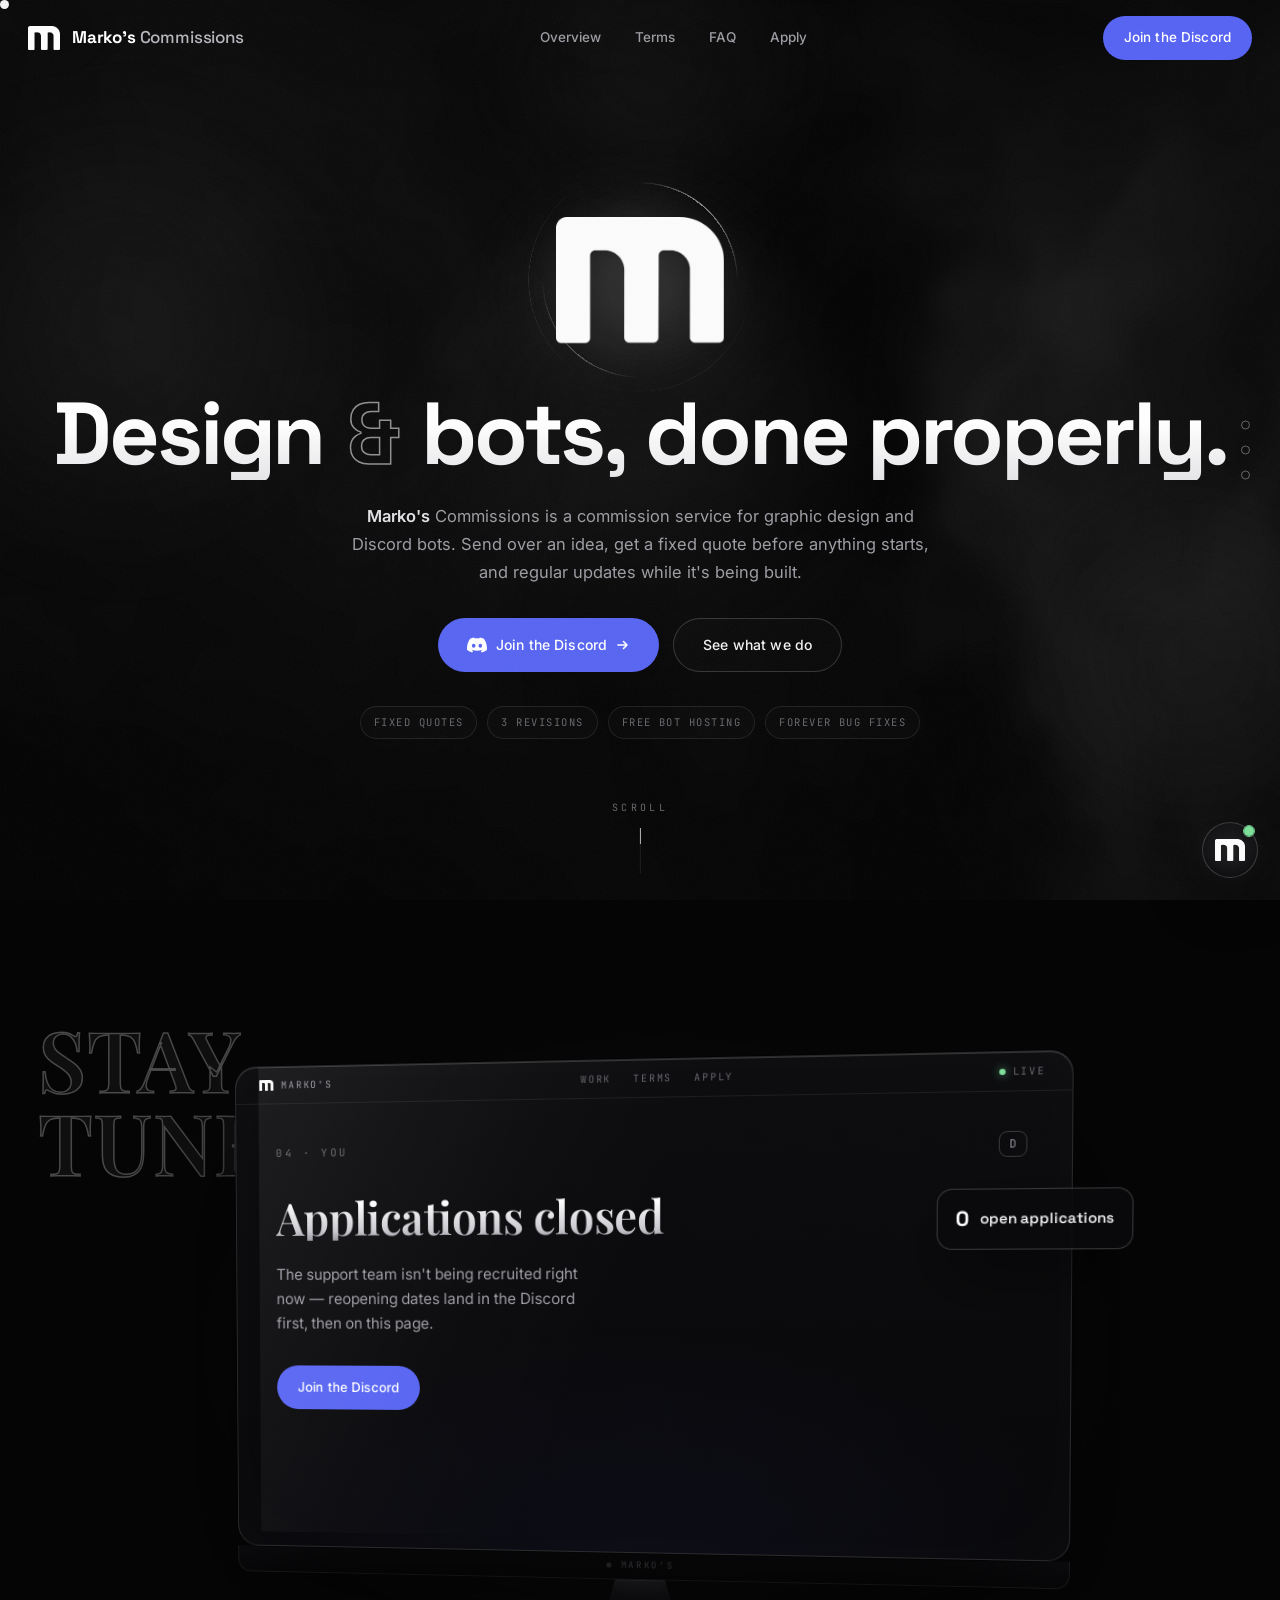
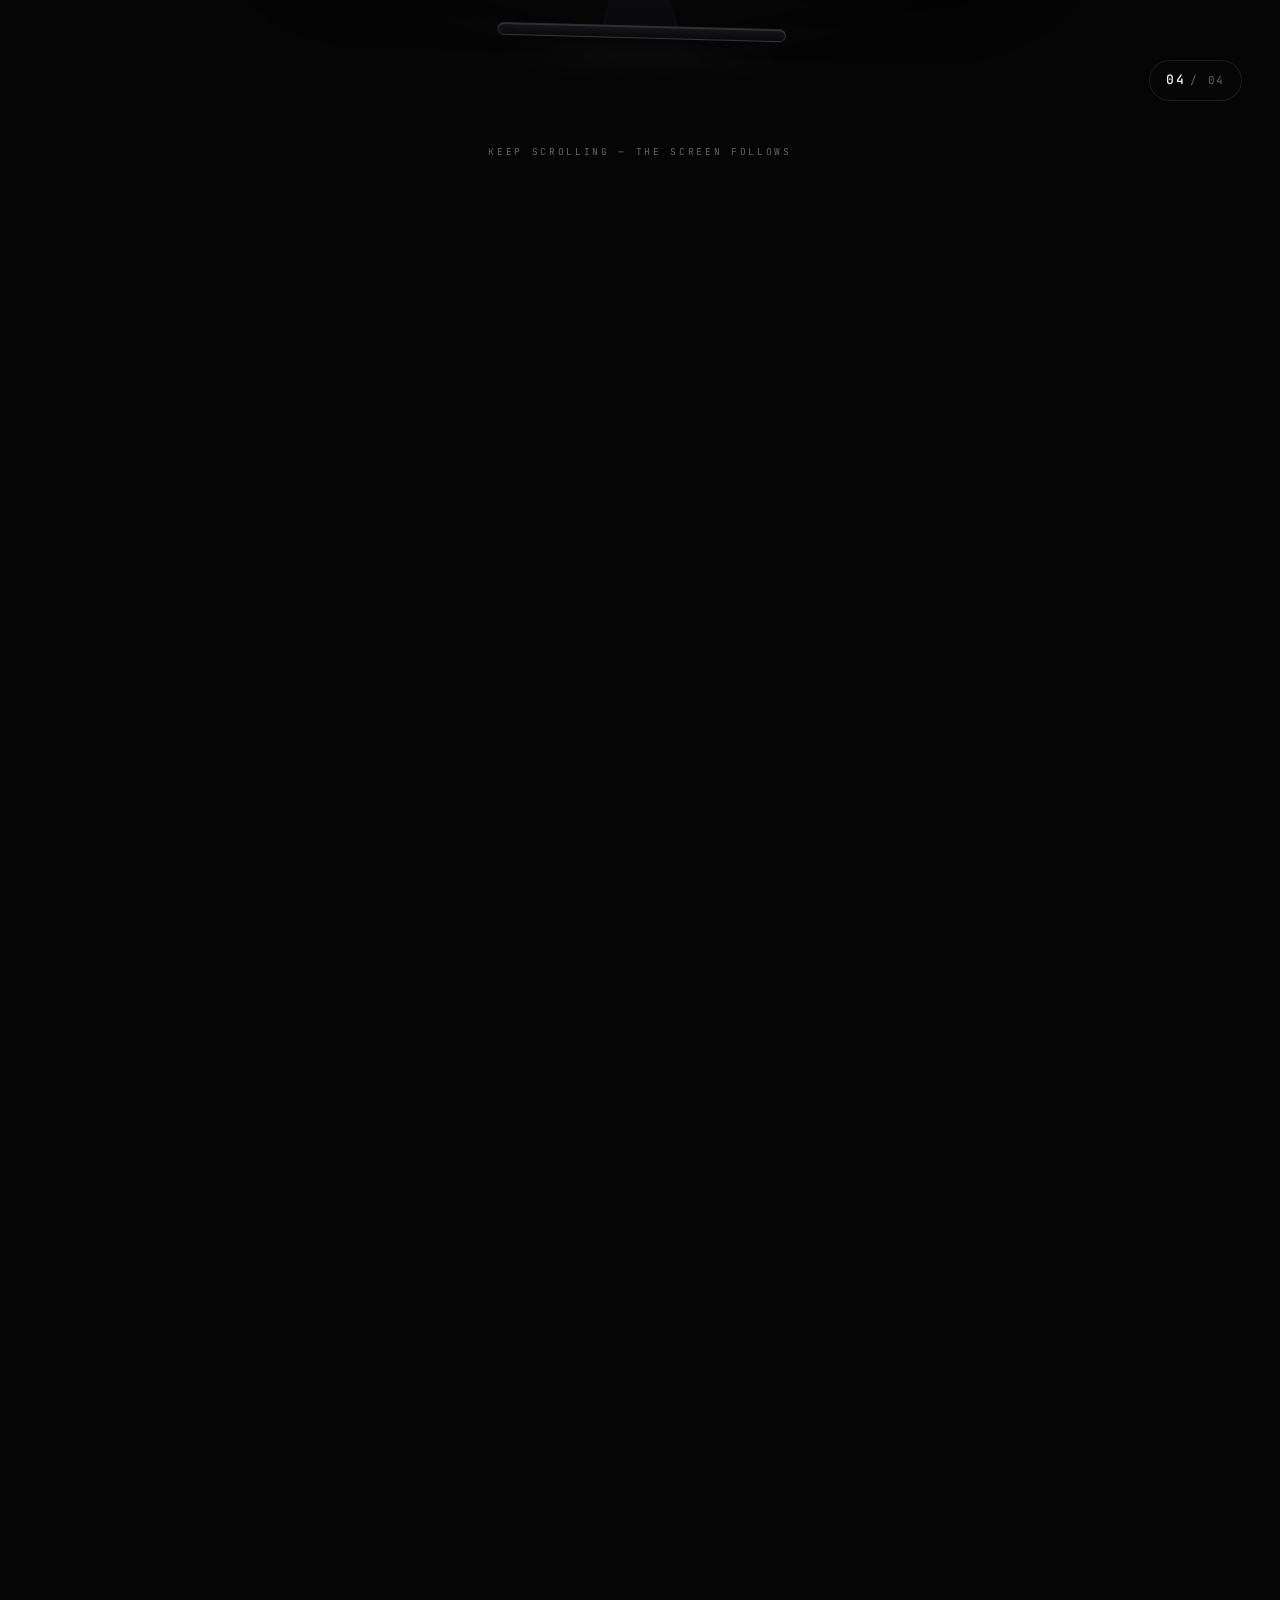
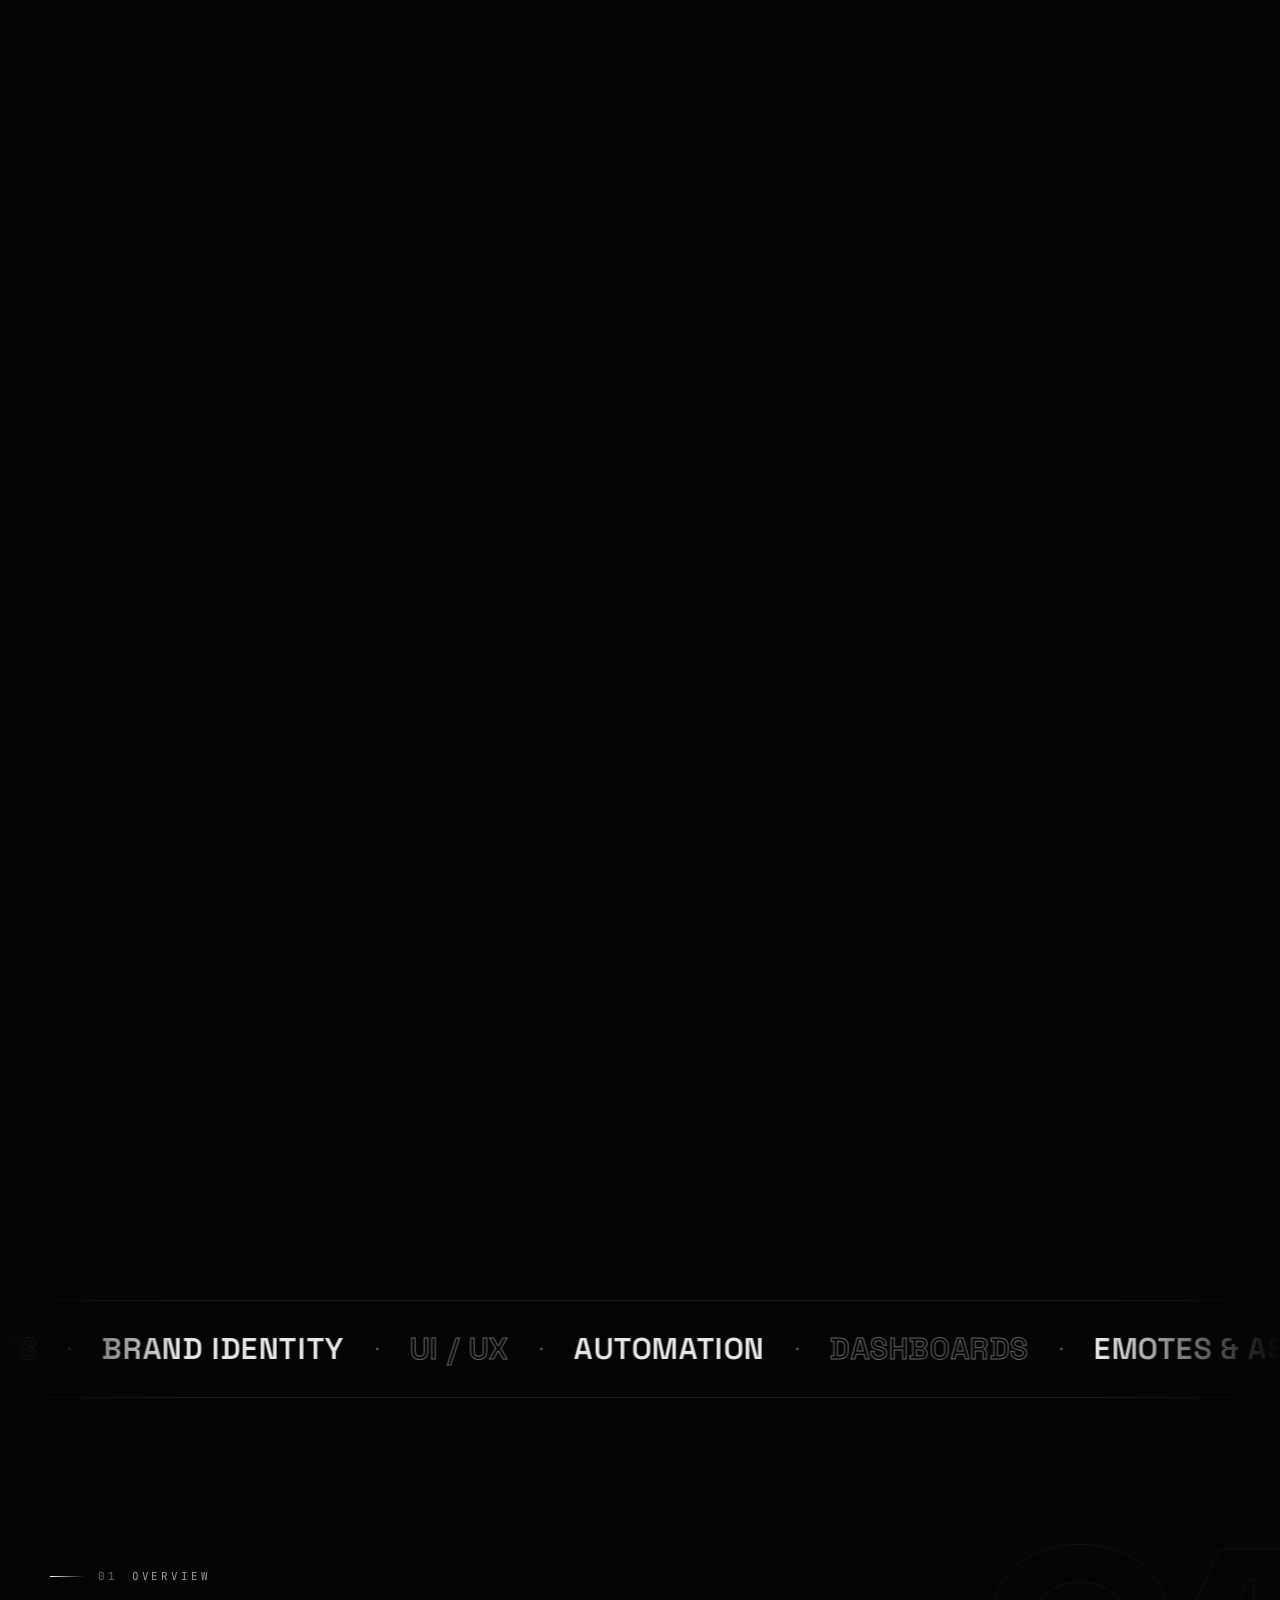
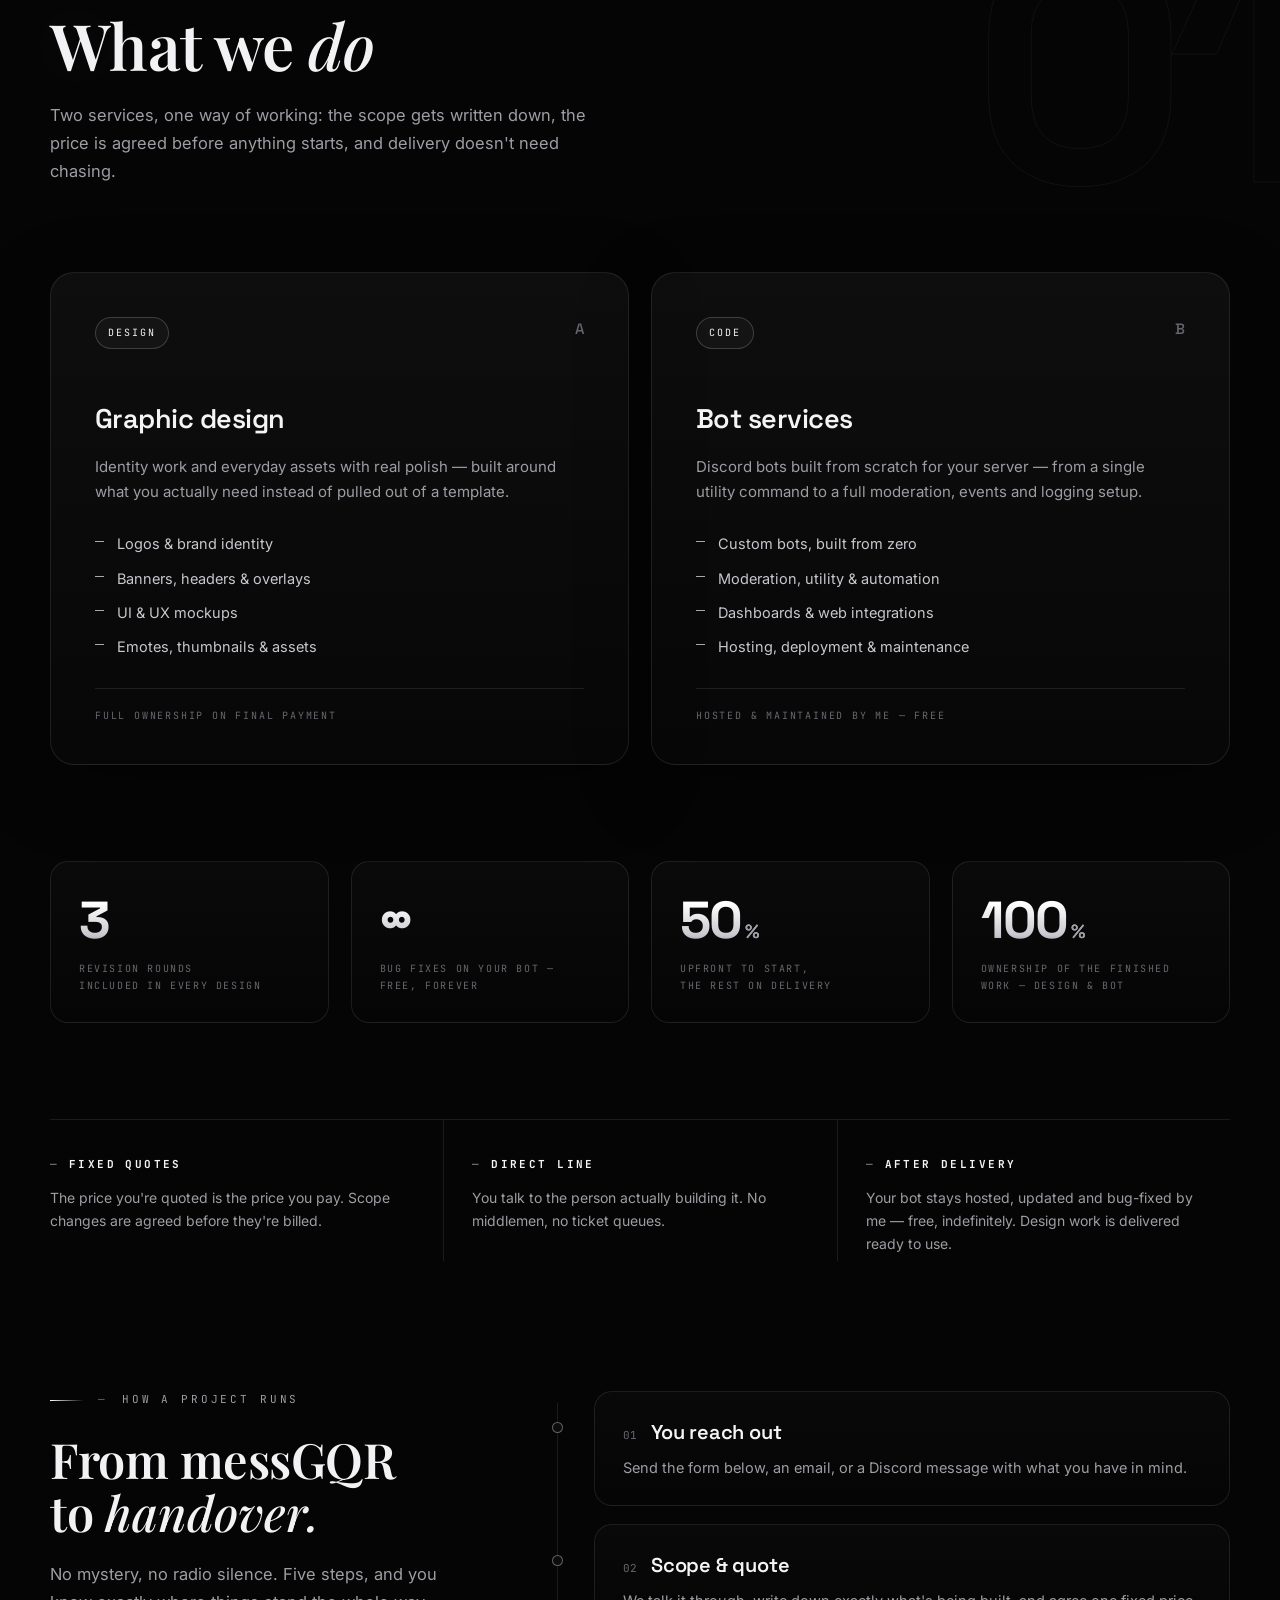
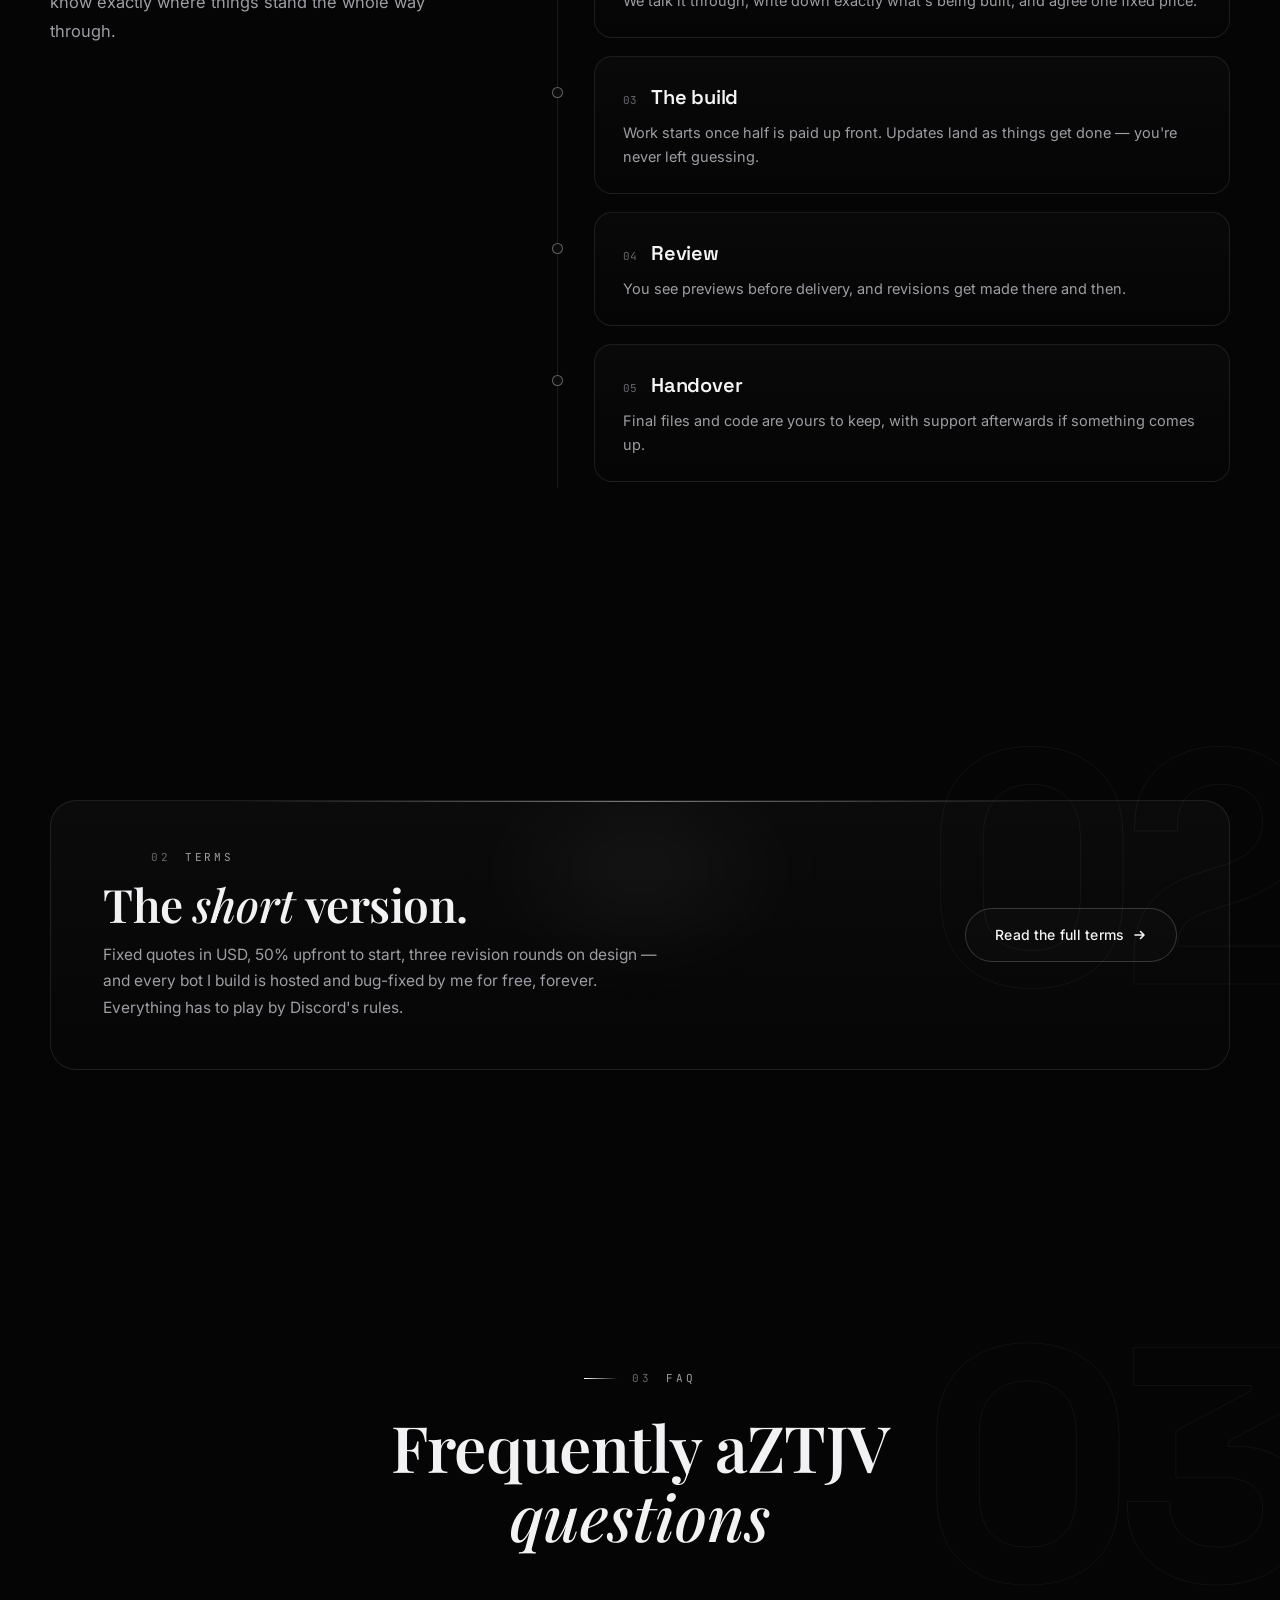
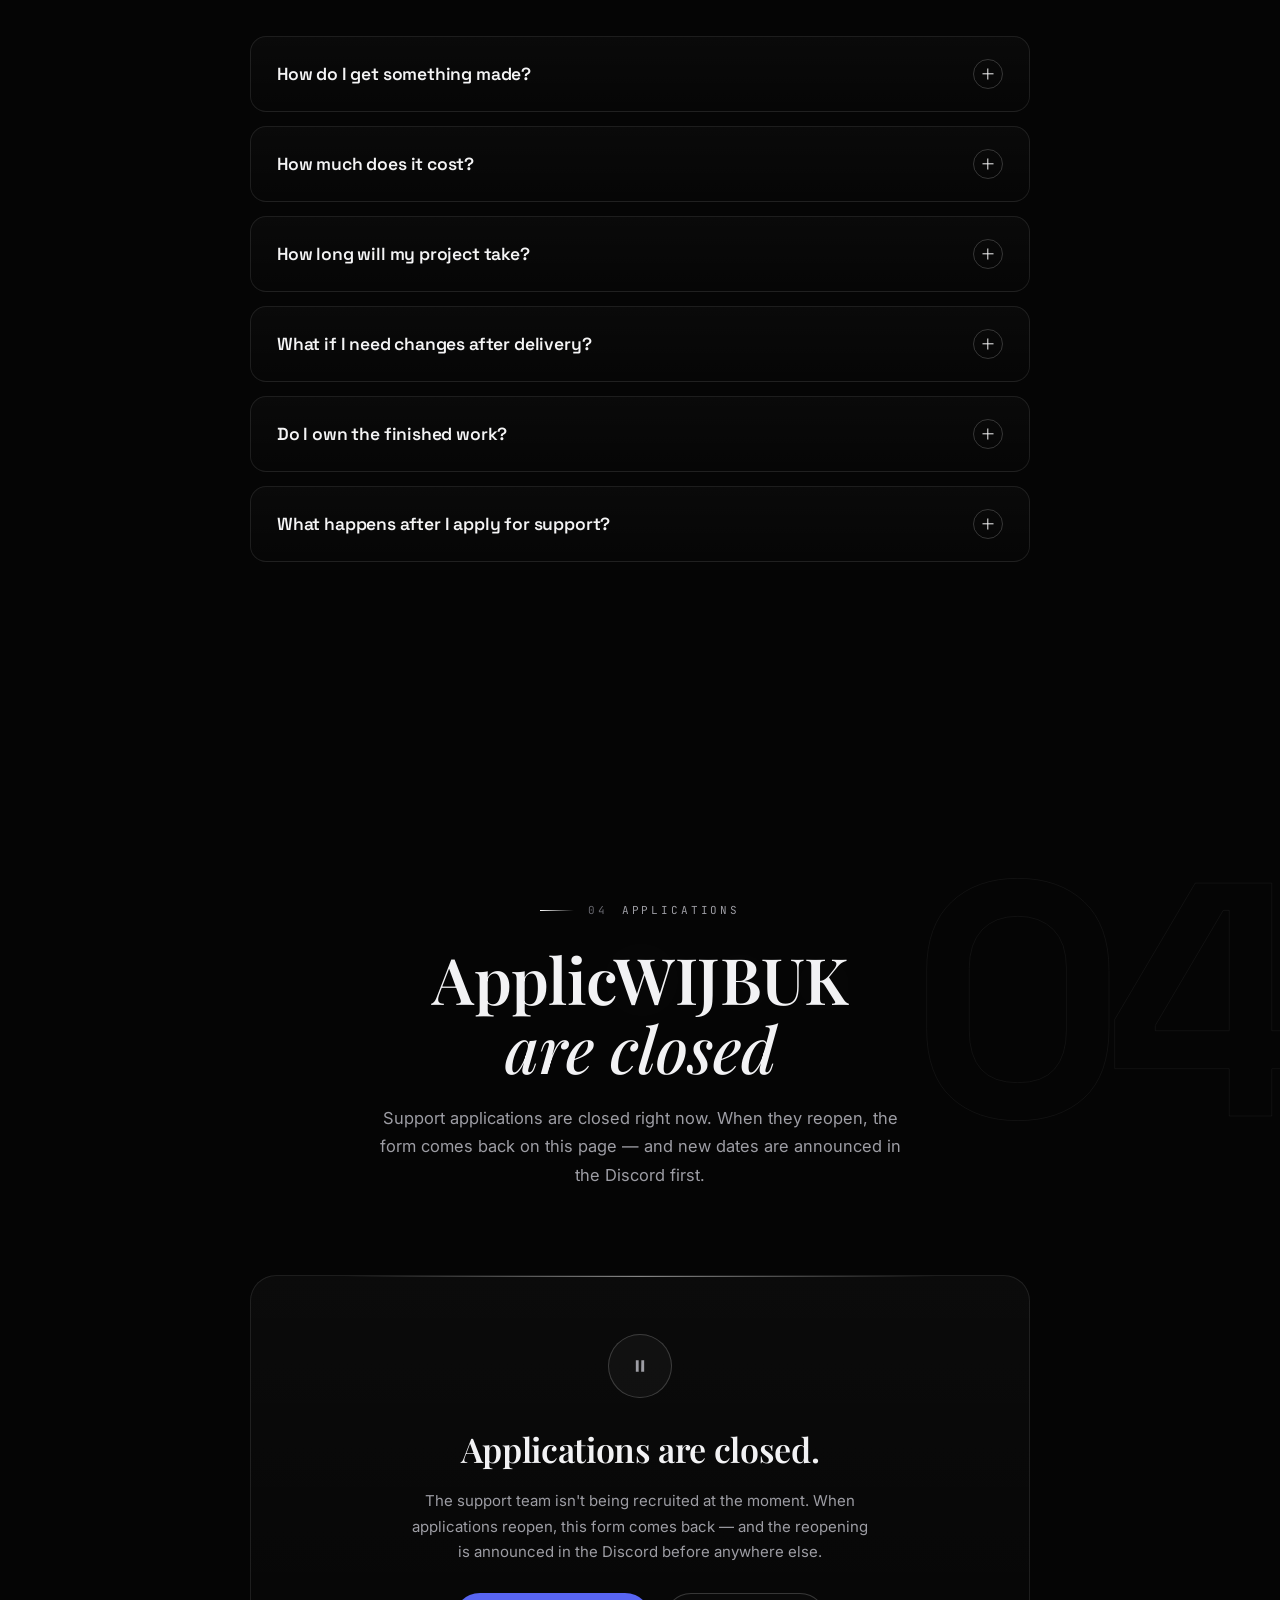
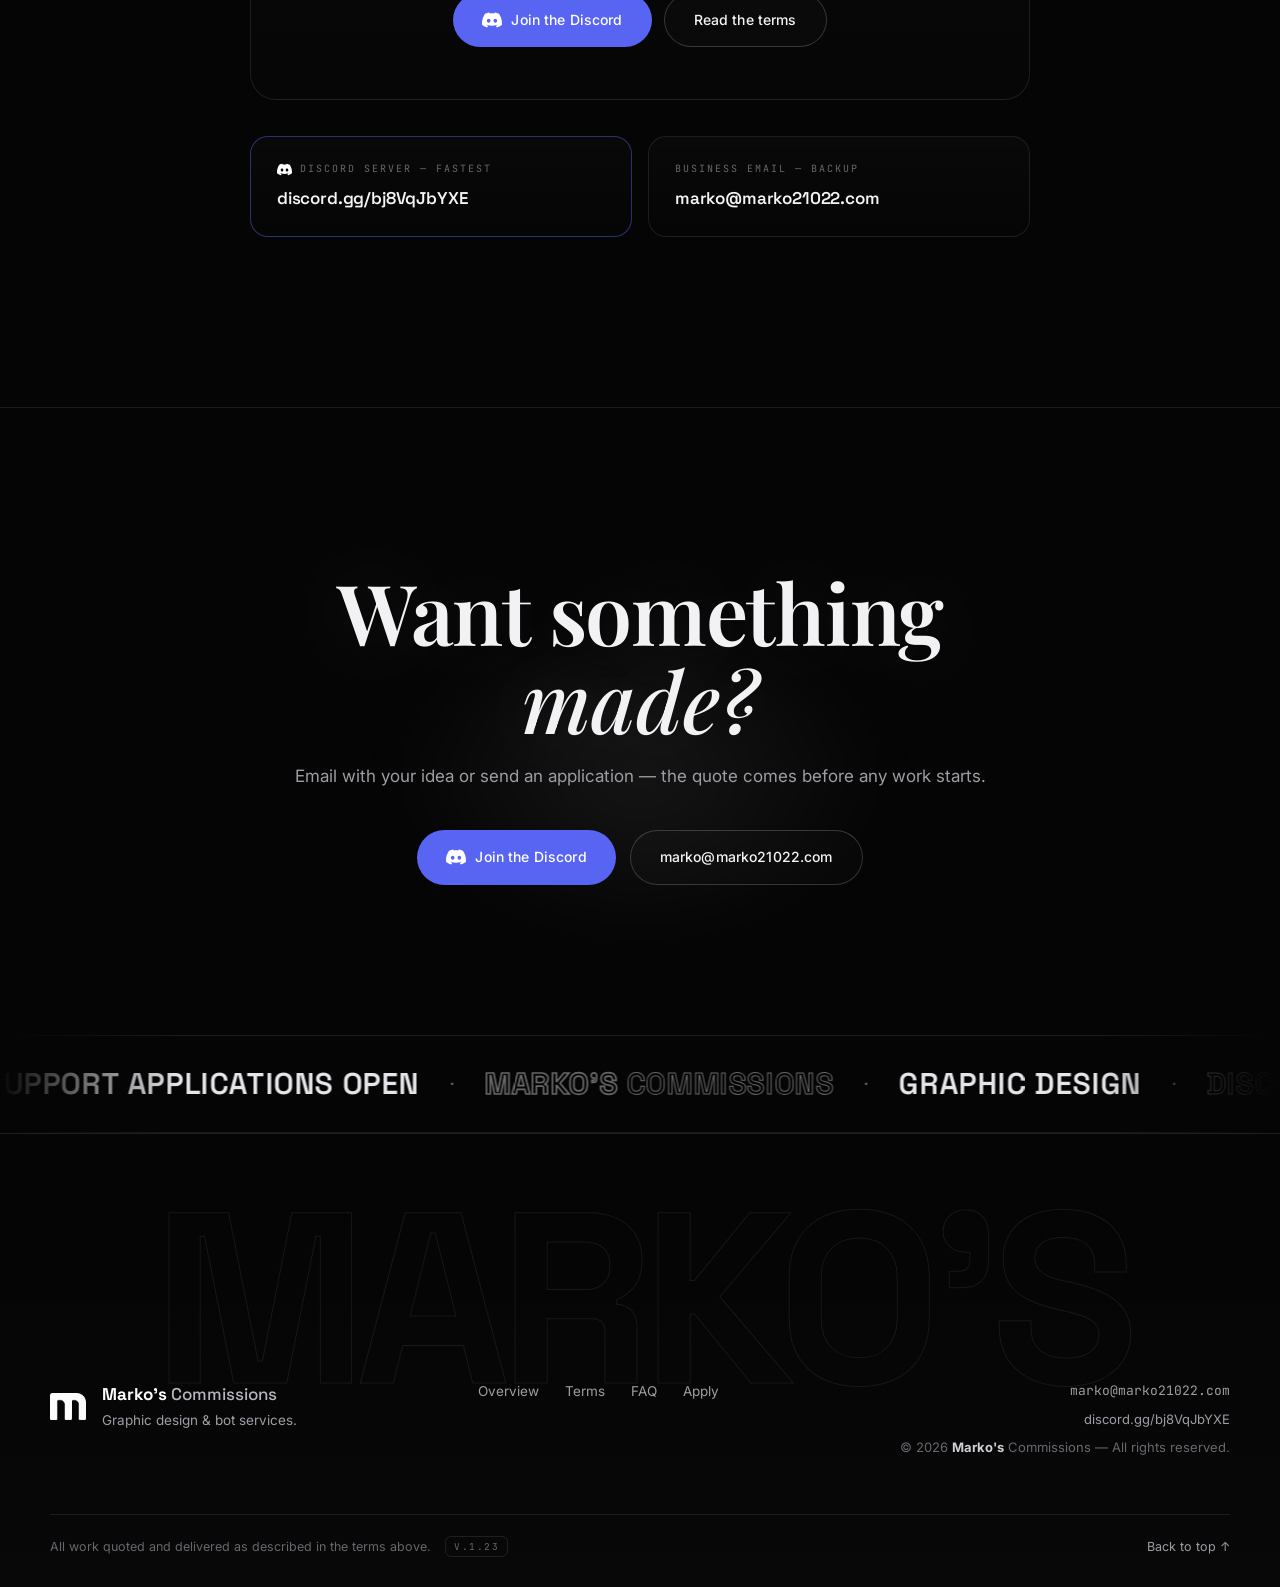
==== index.html @ 053f7dba "V.1.23 — Clanko V2 small talk (how are you, jokes, whats up, status), cursor click pulse, animated s" ====
<!DOCTYPE html>
<html lang="en">
<head>
  <meta charset="UTF-8">
  <meta name="viewport" content="width=device-width, initial-scale=1.0">
  <title>Marko's Commissions — Graphic Design &amp; Bot Services</title>
  <meta name="description" content="Marko's Commissions is a commission service for graphic design and custom Discord bots. Fixed quotes, direct communication, and work delivered finished.">
  <meta name="theme-color" content="#050505">
  <meta name="version" content="V.1.23">
  <link rel="icon" type="image/svg+xml" href="favicon.svg">
  <link rel="apple-touch-icon" href="assets/logo.png">

  <meta property="og:type" content="website">
  <meta property="og:title" content="Marko's Commissions — Graphic Design &amp; Bot Services">
  <meta property="og:description" content="A commission service for graphic design and custom Discord bots. Fixed quotes, direct communication, work delivered finished.">
  <meta property="og:image" content="https://marko-commissions.vercel.app/assets/og.png">
  <meta name="twitter:card" content="summary_large_image">

  <link rel="preconnect" href="https://fonts.googleapis.com">
  <link rel="preconnect" href="https://fonts.gstatic.com" crossorigin>
  <link href="https://fonts.googleapis.com/css2?family=Space+Grotesk:wght@400;500;600;700&family=Playfair+Display:ital,wght@0,500;0,600;0,700;1,500&family=Inter:wght@400;500;600;700&family=JetBrains+Mono:wght@400;500&display=swap" rel="stylesheet">
  <link rel="stylesheet" href="css/style.css">
  <script>
    document.documentElement.classList.add("motion-on");
    document.documentElement.dataset.motion = "on";
  </script>
</head>
<body>
  <div class="loader" id="loader" aria-hidden="true">
    <img src="assets/logo.png" alt="" width="72" height="54">
    <p class="loader-word"><b>Marko's</b>&nbsp;Commissions</p>
    <span class="loader-line"><i></i></span>
    <span class="loader-pct"><b id="loader-pct">0</b>%</span>
  </div>

  <a class="skip" href="#overview">Skip to content</a>

  <canvas id="bg" aria-hidden="true"></canvas>
  <div class="cursor-glow" aria-hidden="true"></div>
  <div class="grain" aria-hidden="true"></div>
  <div id="progress" aria-hidden="true"></div>

  <header class="nav" id="nav">
    <a class="nav-brand" href="#top" aria-label="Marko's Commissions — home">
      <img class="nav-logo" src="assets/logo.png" alt="" width="32" height="24">
      <span class="nav-name"><b>Marko's</b>&nbsp;Commissions</span>
    </a>
    <nav class="nav-links" aria-label="Primary">
      <a href="#overview" data-nav="overview">Overview</a>
      <a href="/terms" data-nav="terms">Terms</a>
      <a href="#faq" data-nav="faq">FAQ</a>
      <a href="#apply" data-nav="apply">Apply</a>
    </nav>
    <div class="nav-right">
      <a class="btn btn-discord nav-cta magnetic" href="https://discord.gg/bj8VqJbYXE" target="_blank" rel="noopener noreferrer">Join the Discord</a>
      <button class="burger" id="burger" type="button" aria-label="Open menu" aria-expanded="false">
        <span></span><span></span>
      </button>
    </div>
  </header>

  <div class="menu" id="menu" aria-hidden="true">
    <nav class="menu-links" aria-label="Menu">
      <a href="#overview" style="--i:0"><span class="ml-num">01</span><span class="ml-txt">Overview</span></a>
      <a href="/terms" style="--i:1"><span class="ml-num">02</span><span class="ml-txt">Terms</span></a>
      <a href="#faq" style="--i:2"><span class="ml-num">03</span><span class="ml-txt">FAQ</span></a>
      <a href="#apply" style="--i:3"><span class="ml-num">04</span><span class="ml-txt">Apply</span></a>
    </nav>
    <div class="menu-actions">
      <a class="btn btn-discord" href="https://discord.gg/bj8VqJbYXE" target="_blank" rel="noopener noreferrer"><img class="btn-ico" src="assets/logos/discord.svg" alt="" width="18" height="18">Join the Discord</a>
      <button class="btn btn-ghost" type="button" data-mail-open>marko@marko21022.com</button>
    </div>
    <p class="menu-foot"><span class="ver">V.1.23</span> &middot; Clanko V2 chat lives bottom-right</p>
  </div>

  <div class="dots" id="dots" aria-hidden="true">
    <a href="#overview" data-dot="overview" data-label="Overview"></a>
    <a href="#faq" data-dot="faq" data-label="FAQ"></a>
    <a href="#apply" data-dot="apply" data-label="Apply"></a>
  </div>

  <main id="page">
    <section class="hero" id="top">
      <div class="hero-orbs" aria-hidden="true"><i class="o1"></i><i class="o2"></i><i class="o3"></i></div>
      <div class="hero-inner" id="hero-inner">
        <div class="hero-logo-wrap li" id="hero-logo-wrap" aria-hidden="true">
          <div class="logo-ring"></div>
          <div class="logo-halo"></div>
          <img class="hero-logo" src="assets/logo.png" alt="" width="190" height="143" draggable="false">
        </div>
        <h1 class="hero-h1" id="hero-h1">
          <span class="w" style="--d:0">Design</span>
          <span class="w amp" style="--d:1">&amp;</span>
          <span class="w" style="--d:2">bots,</span>
          <span class="w" style="--d:3">done</span>
          <span class="w" style="--d:4">properly.</span>
        </h1>
        <p class="hero-sub li">
          <b>Marko's</b> Commissions is a commission service for graphic design and
          Discord bots. Send over an idea, get a fixed quote before anything starts,
          and regular updates while it's being built.
        </p>
        <div class="hero-cta li">
          <a class="btn btn-discord magnetic" href="https://discord.gg/bj8VqJbYXE" target="_blank" rel="noopener noreferrer">
            <img class="btn-ico" src="assets/logos/discord.svg" alt="" width="20" height="20">
            Join the Discord
            <svg class="btn-arrow" width="14" height="14" viewBox="0 0 14 14" fill="none" aria-hidden="true"><path d="M2 7h9M7.5 3.5 11 7l-3.5 3.5" stroke="currentColor" stroke-width="1.6" stroke-linecap="round" stroke-linejoin="round"/></svg>
          </a>
          <a class="btn btn-ghost magnetic" href="#showcase">See what we do</a>
        </div>
        <ul class="hero-facts li" aria-label="What every commission includes">
          <li>Fixed quotes</li>
          <li>3 revisions</li>
          <li>Free bot hosting</li>
          <li>Forever bug fixes</li>
        </ul>
      </div>
      <div class="scroll-cue" aria-hidden="true">
        <span>Scroll</span>
        <span class="cue-line"><i></i></span>
      </div>
    </section>

    <section class="showcase" id="showcase">
      <div class="showcase-sticky">
        <div class="showcase-caption" aria-hidden="true">
          <span class="cap is-on" data-cap="0">Graphic<br>design</span>
          <span class="cap" data-cap="1">Discord<br>bots</span>
          <span class="cap" data-cap="2">Support<br>team</span>
          <span class="cap" data-cap="3">Stay<br>tuned</span>
        </div>

        <div class="monitor-3d" id="monitor-3d">
          <div class="monitor-glow" aria-hidden="true"></div>
          <div class="monitor">
            <div class="monitor-screen">
              <div class="screen-topbar" aria-hidden="true">
                <span class="tb-brand"><img src="assets/logo.png" alt="" width="14" height="11">marko's</span>
                <span class="tb-nav"><i>work</i><i>terms</i><i>apply</i></span>
                <span class="tb-live"><i></i>live</span>
              </div>
              <div class="screen-ui" aria-hidden="true">
                <div class="scr is-on" data-scr="0">
                  <div class="scr-top"><span class="scr-kicker">01 · Design</span><span class="scr-tag">A</span></div>
                  <div class="brand-board">
                    <span class="mark tl"></span><span class="mark tr"></span><span class="mark bl"></span><span class="mark br"></span>
                    <img src="assets/logo.png" alt="" width="88" height="66">
                    <p class="bb-word"><b>Marko's</b> Commissions</p>
                    <p class="bb-sub">brand sheet — final</p>
                  </div>
                  <div class="type-row">
                    <span class="t-serif">Playfair Display</span>
                    <span class="t-grot">Space Grotesk</span>
                    <span class="t-mono">JetBrains Mono</span>
                  </div>
                  <div class="swatches"><i></i><i></i><i></i><i></i><i></i></div>
                </div>
                <div class="scr" data-scr="1">
                  <div class="scr-top"><span class="scr-kicker">02 · Code</span><span class="scr-tag">B</span></div>
                  <h4 class="scr-title">Discord bots</h4>
                  <div class="msg-user">just sent my application through the site</div>
                  <div class="disc-msg">
                    <span class="disc-ava"><img src="assets/logo.png" alt="" width="20" height="15"><i class="disc-on"></i></span>
                    <div class="disc-body">
                      <p class="disc-name">Clanko V2 <span class="app-badge"><svg width="9" height="9" viewBox="0 0 16 16" aria-hidden="true"><path fill="#fff" d="M6.5 13.5 1 8l1.9-1.9 3.6 3.6L13.1 3 15 4.9z"/></svg>APP</span> <span class="disc-time">today at 3:15 PM</span></p>
                      <div class="disc-embed">
                        <p class="de-title">Support Team Application</p>
                        <p class="de-field"><b>Discord:</b> @wanderer</p>
                        <p class="de-field"><b>Email:</b> wan••••@gmail.com</p>
                        <p class="de-field"><b>Hours / week:</b> 5 – 10</p>
                        <p class="de-foot">via website form</p>
                      </div>
                    </div>
                  </div>
                  <div class="scr-chipstat"><b>$0</b><span>hosting &amp; bug fixes — forever</span></div>
                </div>
                <div class="scr" data-scr="2">
                  <div class="scr-top"><span class="scr-kicker">03 · People</span><span class="scr-tag">C</span></div>
                  <h4 class="scr-title">Support team</h4>
                  <div class="feed-head"><span>today</span><span><b>12</b> resolved · <b>3</b> open</span></div>
                  <div class="feed">
                    <div class="feed-row"><i class="fd-dot"></i><p><b>@kai</b> timed out <b>@ruski_88</b> — spam · 10m</p><span>2m</span></div>
                    <div class="feed-row"><i class="fd-dot dim"></i><p><b>auto-mod</b> deleted 12 messages in <b>#general</b></p><span>9m</span></div>
                    <div class="feed-row"><i class="fd-dot dim"></i><p><b>Clanko V2</b> — applications are closed right now</p><span>now</span></div>
                  </div>
                  <div class="scr-chipstat"><b>Closed</b><span>new dates announced in the Discord</span></div>
                </div>
                <div class="scr" data-scr="3">
                  <div class="scr-top"><span class="scr-kicker">04 · You</span><span class="scr-tag">D</span></div>
                  <h4 class="scr-title">Applications closed</h4>
                  <p class="scr-copy">The support team isn't being recruited right now — reopening dates land in the Discord first, then on this page.</p>
                  <a class="btn btn-discord scr-btn" href="https://discord.gg/bj8VqJbYXE" target="_blank" rel="noopener noreferrer" tabindex="-1">Join the Discord</a>
                </div>
              </div>
              <div class="screen-glare" aria-hidden="true"></div>
              <div class="screen-scan" aria-hidden="true"></div>
            </div>
            <div class="monitor-chin"><span class="chin-dot"></span><span class="chin-brand">marko's</span></div>
          </div>
          <div class="monitor-neck" aria-hidden="true"></div>
          <div class="monitor-base" aria-hidden="true"></div>

          <div class="float-badge" aria-hidden="true">
            <div class="fb-v is-on" data-fb="0"><span class="fb-check"><svg width="11" height="11" viewBox="0 0 16 16"><path fill="currentColor" d="M6.5 13.5 1 8l1.9-1.9 3.6 3.6L13.1 3 15 4.9z"/></svg></span><span>brand sheet · final</span></div>
            <div class="fb-v" data-fb="1"><span class="fb-ava"><img src="assets/logo.png" alt="" width="20" height="15"><i></i></span><span>Clanko V2</span></div>
            <div class="fb-v" data-fb="2"><span class="fb-num">3</span><span>open tickets</span></div>
            <div class="fb-v" data-fb="3"><span class="fb-num">0</span><span>open applications</span></div>
          </div>
        </div>

        <div class="showcase-hud" aria-hidden="true">
          <div class="hud-counter"><b id="hud-num">01</b><span>/ 04</span></div>
        </div>
        <p class="showcase-hint">Keep scrolling — the screen follows</p>
      </div>
    </section>

    <div class="marquee" aria-hidden="true">
      <div class="marquee-track" id="marquee-track">
        <div class="marquee-set">
          <span>Graphic design</span><i>·</i>
          <span class="outline">Discord bots</span><i>·</i>
          <span>Brand identity</span><i>·</i>
          <span class="outline">UI / UX</span><i>·</i>
          <span>Automation</span><i>·</i>
          <span class="outline">Dashboards</span><i>·</i>
          <span>Emotes &amp; assets</span><i>·</i>
        </div>
      </div>
    </div>

    <section class="section" id="overview" data-blur>
      <span class="watermark" aria-hidden="true">01</span>
      <div class="container">
        <header class="sec-head">
          <p class="sec-label rv"><span class="sec-num">01</span>Overview</p>
          <h2 class="sec-title rv" style="--d:1">What we <i>do</i></h2>
          <p class="sec-lead rv" style="--d:2">
            Two services, one way of working: the scope gets written down, the price
            is agreed before anything starts, and delivery doesn't need chasing.
          </p>
        </header>

        <div class="cards">
          <article class="card rv" style="--d:0">
            <div class="card-top">
              <span class="card-tag">Design</span>
              <span class="card-index" aria-hidden="true">A</span>
            </div>
            <h3>Graphic design</h3>
            <p class="card-copy">
              Identity work and everyday assets with real polish — built around what
              you actually need instead of pulled out of a template.
            </p>
            <ul class="card-list">
              <li style="--i:0">Logos &amp; brand identity</li>
              <li style="--i:1">Banners, headers &amp; overlays</li>
              <li style="--i:2">UI &amp; UX mockups</li>
              <li style="--i:3">Emotes, thumbnails &amp; assets</li>
            </ul>
            <p class="card-foot">Full ownership on final payment</p>
          </article>

          <article class="card rv" style="--d:1">
            <div class="card-top">
              <span class="card-tag">Code</span>
              <span class="card-index" aria-hidden="true">B</span>
            </div>
            <h3>Bot services</h3>
            <p class="card-copy">
              Discord bots built from scratch for your server — from a single utility
              command to a full moderation, events and logging setup.
            </p>
            <ul class="card-list">
              <li style="--i:0">Custom bots, built from zero</li>
              <li style="--i:1">Moderation, utility &amp; automation</li>
              <li style="--i:2">Dashboards &amp; web integrations</li>
              <li style="--i:3">Hosting, deployment &amp; maintenance</li>
            </ul>
            <p class="card-foot">Hosted &amp; maintained by me — free</p>
          </article>
        </div>

        <div class="stats" id="stats">
          <div class="stat rv" style="--d:0">
            <span class="stat-num"><b data-count="3">0</b></span>
            <span class="stat-label">revision rounds<br>included in every design</span>
          </div>
          <div class="stat rv" style="--d:1">
            <span class="stat-num"><b>&infin;</b></span>
            <span class="stat-label">bug fixes on your bot —<br>free, forever</span>
          </div>
          <div class="stat rv" style="--d:2">
            <span class="stat-num"><b data-count="50">0</b><i>%</i></span>
            <span class="stat-label">upfront to start,<br>the rest on delivery</span>
          </div>
          <div class="stat rv" style="--d:3">
            <span class="stat-num"><b data-count="100">0</b><i>%</i></span>
            <span class="stat-label">ownership of the finished<br>work — design &amp; bot</span>
          </div>
        </div>

        <div class="why">
          <div class="why-item rv" style="--d:0">
            <h4>Fixed quotes</h4>
            <p>The price you're quoted is the price you pay. Scope changes are agreed before they're billed.</p>
          </div>
          <div class="why-item rv" style="--d:1">
            <h4>Direct line</h4>
            <p>You talk to the person actually building it. No middlemen, no ticket queues.</p>
          </div>
          <div class="why-item rv" style="--d:2">
            <h4>After delivery</h4>
            <p>Your bot stays hosted, updated and bug-fixed by me — free, indefinitely. Design work is delivered ready to use.</p>
          </div>
        </div>

        <div class="process" id="process">
          <div class="proc-grid">
            <div class="proc-side">
              <p class="sec-label rv"><span class="sec-num">—</span>How a project runs</p>
              <h2 class="sec-title rv" style="--d:1">From message<br>to <i>handover.</i></h2>
              <p class="sec-lead rv" style="--d:2">
                No mystery, no radio silence. Five steps, and you know exactly
                where things stand the whole way through.
              </p>
            </div>
            <div class="tl" id="tl">
              <div class="tl-rail" aria-hidden="true"><span id="tl-fill"></span></div>
              <div class="tl-step rv" style="--d:0">
                <span class="tl-dot" aria-hidden="true"></span>
                <div class="tl-head"><span class="tl-num">01</span><h4>You reach out</h4></div>
                <p>Send the form below, an email, or a Discord message with what you have in mind.</p>
              </div>
              <div class="tl-step rv" style="--d:1">
                <span class="tl-dot" aria-hidden="true"></span>
                <div class="tl-head"><span class="tl-num">02</span><h4>Scope &amp; quote</h4></div>
                <p>We talk it through, write down exactly what's being built, and agree one fixed price.</p>
              </div>
              <div class="tl-step rv" style="--d:2">
                <span class="tl-dot" aria-hidden="true"></span>
                <div class="tl-head"><span class="tl-num">03</span><h4>The build</h4></div>
                <p>Work starts once half is paid up front. Updates land as things get done — you're never left guessing.</p>
              </div>
              <div class="tl-step rv" style="--d:3">
                <span class="tl-dot" aria-hidden="true"></span>
                <div class="tl-head"><span class="tl-num">04</span><h4>Review</h4></div>
                <p>You see previews before delivery, and revisions get made there and then.</p>
              </div>
              <div class="tl-step rv" style="--d:4">
                <span class="tl-dot" aria-hidden="true"></span>
                <div class="tl-head"><span class="tl-num">05</span><h4>Handover</h4></div>
                <p>Final files and code are yours to keep, with support afterwards if something comes up.</p>
              </div>
            </div>
          </div>
        </div>
      </div>
    </section>

    <section class="terms-teaser" id="terms" data-blur>
      <span class="watermark" aria-hidden="true">02</span>
      <div class="container">
        <div class="tease-card rv">
          <div class="tease-copy">
            <p class="sec-label"><span class="sec-num">02</span>Terms</p>
            <h2 class="tease-title">The <i>short</i> version.</h2>
            <p>
              Fixed quotes in USD, 50% upfront to start, three revision rounds on design —
              and every bot I build is hosted and bug-fixed by me for free, forever.
              Everything has to play by Discord's rules.
            </p>
          </div>
          <a class="btn btn-ghost magnetic" href="/terms">
            Read the full terms
            <svg class="btn-arrow" width="14" height="14" viewBox="0 0 14 14" fill="none" aria-hidden="true"><path d="M2 7h9M7.5 3.5 11 7l-3.5 3.5" stroke="currentColor" stroke-width="1.6" stroke-linecap="round" stroke-linejoin="round"/></svg>
          </a>
        </div>
      </div>
    </section>

    <section class="section" id="faq" data-blur>
      <span class="watermark" aria-hidden="true">03</span>
      <div class="container container-narrow">
        <header class="sec-head sec-head-center">
          <p class="sec-label rv"><span class="sec-num">03</span>FAQ</p>
          <h2 class="sec-title rv" style="--d:1">Frequently asked<br><i>questions</i></h2>
        </header>
        <div class="faq">
          <details class="faq-item rv" style="--d:0">
            <summary>How do I get something made?<span class="faq-icon" aria-hidden="true"></span></summary>
            <div class="faq-body"><p>Use the application form below and mention it's a commission, email <button class="link-btn" type="button" data-mail-open>marko@marko21022.com</button>, or join the <a href="https://discord.gg/bj8VqJbYXE" target="_blank" rel="noopener noreferrer">Discord</a>. All three reach the same place.</p></div>
          </details>
          <details class="faq-item rv" style="--d:1">
            <summary>How much does it cost?<span class="faq-icon" aria-hidden="true"></span></summary>
            <div class="faq-body"><p>Every project is quoted individually once the scope is clear. The price is fixed before work starts, and payment is split 50% upfront / 50% on delivery.</p></div>
          </details>
          <details class="faq-item rv" style="--d:2">
            <summary>How long will my project take?<span class="faq-icon" aria-hidden="true"></span></summary>
            <div class="faq-body"><p>It depends on the scope and the current queue, and you'll get an honest estimate before anything starts. If a deadline ever looks like it might slip, you hear about it before it happens.</p></div>
          </details>
          <details class="faq-item rv" style="--d:3">
            <summary>What if I need changes after delivery?<span class="faq-icon" aria-hidden="true"></span></summary>
            <div class="faq-body"><p>Design work includes three revision rounds before delivery. Bots get free bug fixes forever, and hosting is on me — only brand-new features are quoted separately.</p></div>
          </details>
          <details class="faq-item rv" style="--d:4">
            <summary>Do I own the finished work?<span class="faq-icon" aria-hidden="true"></span></summary>
            <div class="faq-body"><p>Design work is yours outright on final payment, delivered ready to use. For bots, you own the Discord application and everything the bot does — the source code stays with me, since I host and maintain the bot for you free of charge.</p></div>
          </details>
          <details class="faq-item rv" style="--d:5">
            <summary>What happens after I apply for support?<span class="faq-icon" aria-hidden="true"></span></summary>
            <div class="faq-body"><p>Applications are closed right now. When they reopen, the form comes back on this page and the reopening is announced in the Discord first.</p></div>
          </details>
        </div>
      </div>
    </section>

    <section class="section" id="apply" data-blur>
      <span class="watermark" aria-hidden="true">04</span>
      <div class="container container-narrow">
        <header class="sec-head sec-head-center">
          <p class="sec-label rv"><span class="sec-num">04</span>Applications</p>
          <h2 class="sec-title rv" style="--d:1">Applications<br><i>are closed</i></h2>
          <p class="sec-lead rv" style="--d:2">
            Support applications are closed right now. When they reopen, the form
            comes back on this page — and new dates are announced in the Discord first.
          </p>
        </header>

        <div class="closed-panel rv" id="closed-panel">
          <span class="closed-ico"><svg width="20" height="20" viewBox="0 0 24 24" aria-hidden="true"><path fill="currentColor" d="M7 5h3.4v14H7zM13.6 5H17v14h-3.6z"/></svg></span>
          <h3>Applications are closed.</h3>
          <p>The support team isn't being recruited at the moment. When applications reopen, this form comes back — and the reopening is announced in the Discord before anywhere else.</p>
          <div class="closed-actions">
            <a class="btn btn-discord magnetic" href="https://discord.gg/bj8VqJbYXE" target="_blank" rel="noopener noreferrer">
              <img class="btn-ico" src="assets/logos/discord.svg" alt="" width="20" height="20">
              Join the Discord
            </a>
            <a class="btn btn-ghost magnetic" href="/terms">Read the terms</a>
          </div>
        </div>

        <form class="app-form rv" id="app-form" data-form="support" hidden novalidate>
          <div class="field-row">
            <div class="field">
              <label for="f-contact">Discord username <em>*</em></label>
              <input type="text" id="f-contact" name="contact" placeholder="e.g. marko" required autocomplete="off">
            </div>
            <div class="field">
              <label for="f-email">Email <em>*</em></label>
              <input type="email" id="f-email" name="email" placeholder="you@example.com" required autocomplete="email">
            </div>
          </div>
          <div class="field-row">
            <div class="field">
              <label for="f-age">Age range <em>*</em></label>
              <div class="select-wrap">
                <select id="f-age" name="age" required>
                  <option value="" disabled selected>Select a range</option>
                  <option value="13 – 15">13 – 15</option>
                  <option value="16 – 17">16 – 17</option>
                  <option value="18 – 20">18 – 20</option>
                  <option value="21+">21+</option>
                </select>
              </div>
            </div>
            <div class="field">
              <label for="f-tz">Time zone <em>*</em></label>
              <input type="text" id="f-tz" name="timezone" placeholder="e.g. UTC−5" required autocomplete="off">
            </div>
          </div>
          <div class="field">
            <label for="f-hours">Roughly how many hours can you give per week? <em>*</em></label>
            <div class="select-wrap">
              <select id="f-hours" name="hours" required>
                <option value="" disabled selected>Select a range</option>
                <option value="1 – 5">1 – 5</option>
                <option value="5 – 10">5 – 10</option>
                <option value="10 – 20">10 – 20</option>
                <option value="20+">20+</option>
              </select>
            </div>
          </div>
          <div class="field">
            <label for="f-exp">Have you moderated or supported a server before? If so, where and what did you handle? <em>*</em></label>
            <textarea id="f-exp" name="experience" rows="4" minlength="2" required placeholder="Servers, roles, tools you've used — or say none, that's fine too."></textarea>
          </div>
          <div class="field">
            <label for="f-scenario">Someone is spamming a channel and arguing with members. Walk us through what you'd do. <em>*</em></label>
            <textarea id="f-scenario" name="scenario" rows="4" minlength="2" required placeholder="Step by step, in your own words."></textarea>
          </div>
          <div class="field">
            <label for="f-why">Why do you want to join the support team? <em>*</em></label>
            <textarea id="f-why" name="why" rows="4" minlength="2" required placeholder="Short and honest beats long and rehearsed."></textarea>
          </div>
          <div class="field">
            <label for="f-extra">Anything else we should know? <span class="opt">optional</span></label>
            <input type="text" id="f-extra" name="extra" placeholder="Time constraints, questions, anything at all." autocomplete="off">
          </div>
          <input class="hp" type="text" name="company" tabindex="-1" autocomplete="off" aria-hidden="true">
          <div class="form-foot">
            <button class="btn btn-solid btn-submit" type="submit">
              <span class="submit-label">Send application</span>
              <span class="submit-loading" aria-hidden="true">Sending…</span>
            </button>
            <p class="form-note">Submissions land directly in the team's Discord. Fields marked <em>*</em> are required.</p>
          </div>
          <p class="form-msg" role="status" aria-live="polite"></p>
        </form>

        <div class="form-success" id="form-success" hidden>
          <svg class="check" viewBox="0 0 64 64" aria-hidden="true">
            <circle class="check-ring" cx="32" cy="32" r="29"/>
            <path class="check-mark" d="M20 33 L28.5 41.5 L45 24"/>
          </svg>
          <h3>Application sent.</h3>
          <p>It's in the queue — you'll hear back on Discord or by email.</p>
        </div>

        <div class="contact-strip rv">
          <a class="contact-card spot contact-primary" href="https://discord.gg/bj8VqJbYXE" target="_blank" rel="noopener noreferrer">
            <span class="contact-k"><img src="assets/logos/discord.svg" alt="" width="16" height="16">Discord server — fastest</span>
            <span class="contact-v">discord.gg/bj8VqJbYXE</span>
          </a>
          <button class="contact-card spot" type="button" data-mail-open>
            <span class="contact-k">Business email — backup</span>
            <span class="contact-v">marko@marko21022.com</span>
          </button>
        </div>
      </div>
    </section>

    <section class="cta-band" data-blur>
      <div class="container cta-inner">
        <h2 class="rv">Want something<br><i>made?</i></h2>
        <p class="rv" style="--d:1">Email with your idea or send an application — the quote comes before any work starts.</p>
        <div class="cta-actions rv" style="--d:2">
          <a class="btn btn-discord magnetic" href="https://discord.gg/bj8VqJbYXE" target="_blank" rel="noopener noreferrer">
            <img class="btn-ico" src="assets/logos/discord.svg" alt="" width="20" height="20">
            Join the Discord
          </a>
          <button class="btn btn-ghost magnetic" type="button" data-mail-open>marko@marko21022.com</button>
        </div>
      </div>
    </section>
  </main>

  <div class="marquee marquee-2" aria-hidden="true">
    <div class="marquee-track reverse" id="marquee-2">
      <div class="marquee-set">
        <span class="outline"><b>Marko's</b> Commissions</span><i>·</i>
        <span>Graphic design</span><i>·</i>
        <span class="outline">Discord bots</span><i>·</i>
        <span>Support applications open</span><i>·</i>
      </div>
    </div>
  </div>

  <footer class="footer">
    <div class="footer-mark" aria-hidden="true">MARKO'S</div>
    <div class="container footer-grid">
      <div class="footer-brand">
        <img class="footer-logo" src="assets/logo.png" alt="Marko's Commissions logo" width="36" height="27">
        <div>
          <p class="footer-name"><b>Marko's</b>&nbsp;Commissions</p>
          <p class="footer-tag">Graphic design &amp; bot services.</p>
        </div>
      </div>
      <nav class="footer-links" aria-label="Footer">
        <a href="#overview">Overview</a>
        <a href="/terms">Terms</a>
        <a href="#faq">FAQ</a>
        <a href="#apply">Apply</a>
      </nav>
      <div class="footer-meta">
        <button class="link-btn mono" type="button" data-mail-open>marko@marko21022.com</button>
        <a href="https://discord.gg/bj8VqJbYXE" target="_blank" rel="noopener noreferrer">discord.gg/bj8VqJbYXE</a>
        <p>© 2026 <b>Marko's</b> Commissions — All rights reserved.</p>
      </div>
    </div>
    <div class="container footer-line">
      <p>All work quoted and delivered as described in the terms above. <span class="ver">V.1.23</span></p>
      <a href="#top" class="to-top">Back to top ↑</a>
    </div>
  </footer>

  <div class="mail-modal" id="mail-modal" aria-hidden="true">
    <div class="mail-backdrop" data-mail-close></div>
    <div class="mail-card" role="dialog" aria-modal="true" aria-labelledby="mail-title">
      <button class="mail-x" type="button" data-mail-close aria-label="Close">
        <svg width="14" height="14" viewBox="0 0 14 14" fill="none"><path d="M2 2l10 10M12 2 2 12" stroke="currentColor" stroke-width="1.6" stroke-linecap="round"/></svg>
      </button>
      <p class="mail-k">Contact</p>
      <h3 id="mail-title">marko@marko21022.com</h3>
      <p class="mail-sub">Discord is the fastest way to reach us — email is the backup.</p>
      <div class="mail-options">
        <a class="mail-opt mail-primary" href="https://discord.gg/bj8VqJbYXE" target="_blank" rel="noopener noreferrer">
          <span class="mail-ico" style="--tile:#5865f2">
            <img src="assets/logos/discord.svg" alt="" width="24" height="24">
          </span>
          <span class="mail-txt"><b>Join the Discord</b><span>Fastest — message us directly in the server</span></span>
          <svg class="mail-arr" width="14" height="14" viewBox="0 0 14 14" fill="none" aria-hidden="true"><path d="M2 7h9M7.5 3.5 11 7l-3.5 3.5" stroke="currentColor" stroke-width="1.6" stroke-linecap="round" stroke-linejoin="round"/></svg>
        </a>
        <p class="mail-div">or email — if you can't join the Discord</p>
        <a class="mail-opt" href="https://mail.google.com/mail/?view=cm&amp;fs=1&amp;to=marko%40marko21022.com" target="_blank" rel="noopener noreferrer">
          <span class="mail-ico mail-ico-light">
            <img src="assets/logos/gmail.svg" alt="" width="24" height="24">
          </span>
          <span class="mail-txt"><b>Gmail</b><span>Opens Gmail compose in a new tab</span></span>
          <svg class="mail-arr" width="14" height="14" viewBox="0 0 14 14" fill="none" aria-hidden="true"><path d="M2 7h9M7.5 3.5 11 7l-3.5 3.5" stroke="currentColor" stroke-width="1.6" stroke-linecap="round" stroke-linejoin="round"/></svg>
        </a>
        <a class="mail-opt" href="https://outlook.live.com/mail/0/deeplink/compose?to=marko%40marko21022.com" target="_blank" rel="noopener noreferrer">
          <span class="mail-ico" style="--tile:#0f6cbd">
            <img src="assets/logos/outlook.svg" alt="" width="24" height="24">
          </span>
          <span class="mail-txt"><b>Outlook</b><span>Opens Outlook compose in a new tab</span></span>
          <svg class="mail-arr" width="14" height="14" viewBox="0 0 14 14" fill="none" aria-hidden="true"><path d="M2 7h9M7.5 3.5 11 7l-3.5 3.5" stroke="currentColor" stroke-width="1.6" stroke-linecap="round" stroke-linejoin="round"/></svg>
        </a>
        <a class="mail-opt" href="https://compose.mail.yahoo.com/?to=marko%40marko21022.com" target="_blank" rel="noopener noreferrer">
          <span class="mail-ico" style="--tile:#6001d2">
            <img src="assets/logos/yahoo.svg" alt="" width="24" height="24">
          </span>
          <span class="mail-txt"><b>Yahoo Mail</b><span>Opens Yahoo compose in a new tab</span></span>
          <svg class="mail-arr" width="14" height="14" viewBox="0 0 14 14" fill="none" aria-hidden="true"><path d="M2 7h9M7.5 3.5 11 7l-3.5 3.5" stroke="currentColor" stroke-width="1.6" stroke-linecap="round" stroke-linejoin="round"/></svg>
        </a>
        <a class="mail-opt" href="mailto:marko@marko21022.com">
          <span class="mail-ico" style="--tile:#3f3f46">
            <svg viewBox="0 0 24 24" aria-hidden="true"><rect x="3.2" y="5.6" width="17.6" height="12.8" rx="2" fill="none" stroke="#fff" stroke-width="1.8"/><path d="m4 7 8 6 8-6" fill="none" stroke="#fff" stroke-width="1.8" stroke-linecap="round" stroke-linejoin="round"/></svg>
          </span>
          <span class="mail-txt"><b>Default mail app</b><span>Opens whatever your device uses</span></span>
          <svg class="mail-arr" width="14" height="14" viewBox="0 0 14 14" fill="none" aria-hidden="true"><path d="M2 7h9M7.5 3.5 11 7l-3.5 3.5" stroke="currentColor" stroke-width="1.6" stroke-linecap="round" stroke-linejoin="round"/></svg>
        </a>
      </div>
      <div class="mail-actions">
        <button class="btn btn-solid btn-copy" id="mail-copy" type="button">Copy address</button>
        <button class="btn btn-ghost" type="button" data-mail-close>Close</button>
      </div>
    </div>
  </div>

  <div class="toast" id="toast" role="status" aria-live="polite">Email address copied</div>

  <button class="to-top-fab" id="to-top-fab" type="button" aria-label="Back to top"><svg width="14" height="14" viewBox="0 0 14 14" fill="none" aria-hidden="true"><path d="M7 12V2M3 5.5 7 2l4 3.5" stroke="currentColor" stroke-width="1.6" stroke-linecap="round" stroke-linejoin="round"/></svg></button>

  <!-- Clanko V2 assistant -->
  <button class="chat-launcher" id="chat-launcher" type="button" aria-label="Chat with Clanko V2">
    <img src="assets/logo.png" alt="" width="26" height="20">
    <span class="cl-pulse"></span>
  </button>
  <div class="chat-teaser" id="chat-teaser" aria-hidden="true">
    <p>Hey! I'm Clanko V2 — ask me anything about the site.</p>
    <button type="button" class="chat-teaser-x" id="chat-teaser-x" aria-label="Dismiss">&times;</button>
  </div>
  <section class="chat-panel" id="chat-panel" aria-hidden="true" role="dialog" aria-label="Chat with Clanko V2">
    <header class="chat-head">
      <span class="chat-ava"><img src="assets/logo.png" alt="" width="22" height="17"><i></i></span>
      <div class="chat-id">
        <b>Clanko V2 <span class="app-badge"><svg width="9" height="9" viewBox="0 0 16 16" aria-hidden="true"><path fill="#fff" d="M6.5 13.5 1 8l1.9-1.9 3.6 3.6L13.1 3 15 4.9z"/></svg>APP</span></b>
        <span class="chat-status">online &middot; replies instantly</span>
      </div>
      <button class="chat-x" id="chat-x" type="button" aria-label="Close chat">
        <svg width="13" height="13" viewBox="0 0 14 14" fill="none"><path d="M2 2l10 10M12 2 2 12" stroke="currentColor" stroke-width="1.6" stroke-linecap="round"/></svg>
      </button>
    </header>
    <div class="chat-log" id="chat-log" aria-live="polite"></div>
    <div class="chat-sugs" id="chat-sugs"></div>
    <form class="chat-input" id="chat-form">
      <input type="text" id="chat-text" placeholder="Ask about pricing, hosting, applying&hellip;" maxlength="400" autocomplete="off">
      <button type="submit" aria-label="Send">
        <svg width="15" height="15" viewBox="0 0 14 14" fill="none" aria-hidden="true"><path d="M2 7h9M7.5 3.5 11 7l-3.5 3.5" stroke="currentColor" stroke-width="1.6" stroke-linecap="round" stroke-linejoin="round"/></svg>
      </button>
    </form>
    <p class="chat-foot">Automated answers &mdash; for anything binding, <a href="https://discord.gg/bj8VqJbYXE" target="_blank" rel="noopener noreferrer">join the Discord</a>.</p>
  </section>

  <script src="js/lenis.min.js"></script>
  <script type="module" src="js/bg-fbm.js"></script>
  <script type="module" src="js/main.js"></script>
</body>
</html>
---- css/style.css ----
:root {
  --bg: #050505;
  --bg-2: #0b0b0c;
  --fg: #f4f4f5;
  --mut: #9d9da4;
  --dim: #67676e;
  --line: rgba(255, 255, 255, 0.09);
  --line-2: rgba(255, 255, 255, 0.18);
  --disp: "Space Grotesk", "Inter", system-ui, sans-serif;
  --serif: "Playfair Display", Georgia, "Times New Roman", serif;
  --body: "Inter", system-ui, sans-serif;
  --mono: "JetBrains Mono", ui-monospace, monospace;
  --ease: cubic-bezier(0.22, 1, 0.36, 1);
  --grad-text: linear-gradient(180deg, #ffffff 18%, #c9c9cf 78%, #97979e 100%);
}

@view-transition { navigation: auto; }
@keyframes pagein { from { opacity: 0; } }

* { margin: 0; padding: 0; box-sizing: border-box; }

html {
  background: var(--bg);
  scrollbar-color: #2a2a2e transparent;
  scroll-behavior: smooth;
}
html.lenis, html.lenis body { height: auto; }
.lenis.lenis-smooth { scroll-behavior: auto !important; }
.lenis.lenis-stopped { overflow: hidden; }

html, body { overflow-x: clip; }
@supports not (overflow: clip) {
  html, body { overflow-x: hidden; }
}

body {
  animation: pagein 0.45s ease both;
  font-family: var(--body);
  background: var(--bg);
  color: var(--fg);
  line-height: 1.6;
  -webkit-font-smoothing: antialiased;
}

::selection { background: var(--fg); color: var(--bg); }
::-webkit-scrollbar { width: 10px; }
::-webkit-scrollbar-thumb { background: #26262b; border-radius: 99px; border: 2px solid var(--bg); }
::-webkit-scrollbar-track { background: transparent; }

a { color: inherit; text-decoration: none; }
button { font: inherit; color: inherit; background: none; border: 0; cursor: pointer; }
img { display: block; max-width: 100%; }
ul, ol { list-style: none; }

:focus-visible { outline: 2px solid rgba(255, 255, 255, 0.75); outline-offset: 3px; border-radius: 4px; }

.mono { font-family: var(--mono); }

.skip {
  position: fixed; top: -60px; left: 20px; z-index: 300;
  background: var(--fg); color: var(--bg); padding: 10px 18px;
  border-radius: 10px; font-weight: 600; font-size: 14px;
  transition: top 0.3s var(--ease);
}
.skip:focus { top: 16px; }

.container { width: min(1180px, 100% - 48px); margin-inline: auto; }
.container-narrow { width: min(780px, 100% - 48px); }


#bg {
  position: fixed; inset: 0; width: 100%; height: 100%;
  z-index: -2; display: block; background: var(--bg);
}

.cursor-glow {
  position: fixed; left: 0; top: 0; z-index: -1;
  width: 620px; height: 620px; border-radius: 50%;
  background: radial-gradient(circle, rgba(255, 255, 255, 0.05), transparent 62%);
  transform: translate(-50%, -50%);
  pointer-events: none; opacity: 0;
}
html.motion-on .cursor-glow { opacity: 1; }
@media (hover: none) { .cursor-glow { display: none; } }

.vignette {
  position: fixed; inset: 0; z-index: 79; pointer-events: none;
  background: radial-gradient(125% 95% at 50% 38%, transparent 58%, rgba(0, 0, 0, 0.42) 100%);
}

.grain {
  position: fixed; inset: 0; z-index: 80; pointer-events: none; opacity: 0.05;
  background-image: url("data:image/svg+xml,%3Csvg xmlns='http://www.w3.org/2000/svg' width='160' height='160'%3E%3Cfilter id='n'%3E%3CfeTurbulence type='fractalNoise' baseFrequency='0.9' numOctaves='2' stitchTiles='stitch'/%3E%3CfeColorMatrix type='saturate' values='0'/%3E%3C/filter%3E%3Crect width='100%25' height='100%25' filter='url(%23n)'/%3E%3C/svg%3E");
  background-size: 160px 160px;
}

#progress {
  position: fixed; top: 0; left: 0; right: 0; height: 2px; z-index: 200;
  background: linear-gradient(90deg, rgba(255,255,255,0.95), rgba(255,255,255,0.35));
  transform-origin: 0 50%; transform: scaleX(0); opacity: 0.85;
}


.nav {
  position: fixed; top: 0; left: 0; right: 0; z-index: 100;
  display: flex; align-items: center; justify-content: space-between;
  padding: 16px 28px;
  transition: transform 0.5s var(--ease), background 0.4s ease, border-color 0.4s ease, padding 0.4s ease;
  border-bottom: 1px solid transparent;
}
.nav.scrolled {
  background: rgba(5, 5, 5, 0.78);
  -webkit-backdrop-filter: blur(24px) saturate(1.35);
  backdrop-filter: blur(24px) saturate(1.35);
  border-bottom-color: var(--line);
  box-shadow: 0 14px 44px rgba(0, 0, 0, 0.5);
  padding: 12px 28px;
}
.nav.hidden { transform: translateY(-100%); }

.nav-brand { display: flex; align-items: center; gap: 12px; }
.nav-logo { width: 32px; height: auto; }
.nav-name { font-family: var(--disp); font-weight: 500; font-size: 17px; letter-spacing: -0.01em; color: #b6b6bd; }
.nav-name b, .footer-name b { font-weight: 700; color: #ffffff; }

.nav-links { display: flex; gap: 6px; }
.nav-links a {
  position: relative; z-index: 0; font-size: 13.5px; font-weight: 500; color: var(--mut);
  padding: 8px 14px; border-radius: 999px;
  transition: color 0.3s ease, background 0.3s ease;
}
.nav-links a::before {
  content: ""; position: absolute; inset: 0; z-index: -1;
  border-radius: 999px; background: rgba(255, 255, 255, 0.06);
  transform: scaleX(0); transform-origin: 50% 50%;
  transition: transform 0.35s var(--ease);
}
.nav-links a:hover { color: var(--fg); }
.nav-links a:hover::before { transform: scaleX(1); }
.nav-links a.active { color: var(--fg); }
.nav-links a.active::after {
  content: ""; position: absolute; left: 50%; bottom: 1px; transform: translateX(-50%);
  width: 4px; height: 4px; border-radius: 50%; background: var(--fg);
}

.nav-right { display: flex; align-items: center; gap: 12px; }


.dots {
  position: fixed; right: 30px; top: 50%; transform: translateY(-50%);
  z-index: 90; display: grid; gap: 16px;
}
.dots a {
  position: relative; width: 9px; height: 9px; border-radius: 50%;
  border: 1px solid rgba(255, 255, 255, 0.35); cursor: pointer;
  transition: background 0.3s ease, border-color 0.3s ease, box-shadow 0.3s ease, scale 0.3s ease;
}
.dots a:hover { border-color: #fff; }
.dots a.active {
  background: #fff; border-color: #fff; scale: 1.2;
  box-shadow: 0 0 10px rgba(255, 255, 255, 0.6);
}
.dots a::after {
  content: attr(data-label);
  position: absolute; right: 22px; top: 50%; translate: 0 -50%;
  font-family: var(--mono); font-size: 10px; letter-spacing: 0.16em; text-transform: uppercase;
  color: var(--mut); background: rgba(8, 8, 9, 0.92); border: 1px solid var(--line);
  padding: 6px 11px; border-radius: 8px; white-space: nowrap;
  opacity: 0; pointer-events: none; transition: opacity 0.25s ease;
}
.dots a:hover::after { opacity: 1; }


.btn {
  position: relative; display: inline-flex; align-items: center; justify-content: center; gap: 9px;
  padding: 15px 29px; border-radius: 999px; overflow: hidden;
  font-size: 14px; font-weight: 500; letter-spacing: 0.01em; white-space: nowrap;
  transition: transform 0.5s var(--ease), background 0.35s ease, color 0.35s ease, border-color 0.35s ease, box-shadow 0.5s ease;
}
.btn:active { transform: scale(0.97); }
.btn-arrow { transition: transform 0.45s var(--ease); }
.btn:hover .btn-arrow { transform: translateX(3px); }
.btn-solid { background: var(--fg); color: #08080a; }
.btn-solid::after {
  content: ""; position: absolute; inset: 0;
  background: linear-gradient(105deg, transparent 35%, rgba(255, 255, 255, 0.75) 50%, transparent 65%);
  transform: translateX(-120%);
}
html.motion-on .btn-solid:hover::after { animation: sheen 0.9s var(--ease); }
@keyframes sheen { to { transform: translateX(120%); } }
.btn-solid:hover { background: #fff; box-shadow: 0 6px 40px rgba(255, 255, 255, 0.18); }

.btn-ghost { border: 1px solid var(--line-2); color: var(--fg); background: rgba(255, 255, 255, 0.015); }
.btn-ghost:hover { border-color: rgba(255, 255, 255, 0.55); background: rgba(255, 255, 255, 0.05); }

.nav-cta { padding: 11px 21px; font-size: 13.5px; }

.ripple {
  position: absolute; border-radius: 50%; pointer-events: none;
  background: radial-gradient(circle, rgba(8, 8, 10, 0.35) 0%, transparent 65%);
  transform: scale(0); opacity: 1;
}
html.motion-on .ripple { animation: ripple 0.65s var(--ease) forwards; }
@keyframes ripple { to { transform: scale(2.6); opacity: 0; } }

.link-btn {
  color: var(--fg);
  background: linear-gradient(#f4f4f5, #f4f4f5) no-repeat 0 100% / 100% 1px;
  padding-bottom: 1px; border-radius: 0;
  transition: background-size 0.4s var(--ease), color 0.3s ease;
}
.link-btn:hover { background-size: 40% 1px; }

.burger { display: none; position: relative; width: 40px; height: 40px; border: 1px solid var(--line); border-radius: 999px; }
.burger span {
  position: absolute; left: 11px; right: 11px; height: 1.5px; background: var(--fg);
  transition: transform 0.4s var(--ease), top 0.4s var(--ease);
}
.burger span:nth-child(1) { top: 15px; }
.burger span:nth-child(2) { top: 23px; }
.burger.open span:nth-child(1) { top: 19px; transform: rotate(45deg); }
.burger.open span:nth-child(2) { top: 19px; transform: rotate(-45deg); }


.menu {
  position: fixed; inset: 0; z-index: 90;
  background: rgba(4, 4, 4, 0.9);
  -webkit-backdrop-filter: blur(26px); backdrop-filter: blur(26px);
  display: flex; flex-direction: column; justify-content: center; align-items: center; gap: 8vh;
  opacity: 0; visibility: hidden; transition: opacity 0.45s ease, visibility 0.45s;
}
.menu.open { opacity: 1; visibility: visible; }
.menu-links {
  display: flex; flex-direction: column; align-items: flex-start;
  gap: 4px; width: min(560px, calc(100vw - 48px));
}
.menu-links a {
  display: flex; align-items: baseline; gap: 20px;
  font-family: var(--serif); font-weight: 600;
  font-size: clamp(42px, 7.5vh, 68px); line-height: 1.12; letter-spacing: -0.02em;
  color: var(--fg); opacity: 1; transform: none; filter: none;
  padding: 4px 0;
}
.ml-num { font-family: var(--mono); font-size: clamp(10px, 1.6vh, 12px); letter-spacing: 0.22em; color: var(--dim); }
.ml-txt { position: relative; transition: font-style 0.2s ease; }
.ml-txt::after {
  content: ""; position: absolute; left: 0; bottom: 0.08em; height: 1px; width: 100%;
  background: linear-gradient(90deg, #fff, rgba(255,255,255,.25));
  transform: scaleX(0); transform-origin: right;
  transition: transform 0.5s var(--ease);
}
.menu-links a:hover .ml-txt::after { transform: scaleX(1); transform-origin: left; }
.menu-links a:hover .ml-txt { font-style: italic; }
.menu-actions { display: flex; gap: 12px; flex-wrap: wrap; justify-content: center; margin-top: 4vh; }
.menu-actions .btn { padding: 12px 22px; font-size: 13.5px; }
html.motion-on .menu-links a { opacity: 0; transform: translateY(26px); filter: blur(10px); transition: opacity 0.7s var(--ease), transform 0.7s var(--ease), filter 0.7s var(--ease); transition-delay: calc(0.08s + var(--i) * 0.07s); }
html.motion-on .menu.open .menu-links a { opacity: 1; transform: none; filter: none; }
.menu-foot {
  font-family: var(--mono); font-size: 10px; letter-spacing: 0.14em;
  text-transform: uppercase; color: var(--dim);
  display: flex; align-items: center; gap: 10px;
}


.hero {
  position: relative; min-height: 100vh; min-height: 100svh;
  display: flex; flex-direction: column; align-items: center; justify-content: center;
  text-align: center; padding: 108px 24px 84px;
}

.hero-logo-wrap {
  position: relative; width: 210px; height: 190px;
  display: flex; align-items: center; justify-content: center;
  margin: 0 auto 14px;
}
html.motion-on .hero-logo-wrap { animation: floaty 7s ease-in-out infinite; }
@keyframes floaty { 0%, 100% { translate: 0 0; } 50% { translate: 0 -12px; } }

.hero-logo {
  position: relative; z-index: 2; width: 168px; height: auto;
  filter: drop-shadow(0 18px 50px rgba(255, 255, 255, 0.16));
}

.logo-halo {
  position: absolute; left: 50%; top: 50%; transform: translate(-50%, -50%);
  width: 150%; height: 150%; z-index: 0; pointer-events: none;
  background: radial-gradient(closest-side, rgba(255, 255, 255, 0.10), rgba(255, 255, 255, 0.03) 46%, transparent 70%);
  filter: blur(14px);
}
html.motion-on .logo-halo { animation: halo 5s ease-in-out infinite; }
@keyframes halo { 0%, 100% { opacity: 0.75; scale: 1; } 50% { opacity: 1; scale: 1.12; } }

.logo-ring {
  position: absolute; left: 50%; top: 50%; z-index: 1;
  width: 196px; height: 196px; border-radius: 50%;
  transform: translate(-50%, -50%);
}
.logo-ring::before, .logo-ring::after {
  content: ""; position: absolute; inset: 0; border-radius: 50%;
}
.logo-ring::before {
  background: conic-gradient(from var(--ring-ang, 0deg),
    transparent 0deg, rgba(255, 255, 255, 0.55) 40deg, transparent 90deg,
    transparent 180deg, rgba(255, 255, 255, 0.28) 220deg, transparent 270deg);
  -webkit-mask: radial-gradient(farthest-side, transparent calc(100% - 1.5px), #000 calc(100% - 1.5px));
          mask: radial-gradient(farthest-side, transparent calc(100% - 1.5px), #000 calc(100% - 1.5px));
}
html.motion-on .logo-ring::before { animation: ring-spin 9s linear infinite; }
@keyframes ring-spin { to { transform: rotate(360deg); } }
.logo-ring::after {
  inset: -14px;
  background: conic-gradient(from 210deg, transparent 0deg, rgba(255, 255, 255, 0.10) 60deg, transparent 120deg, transparent 240deg, rgba(255, 255, 255, 0.06) 300deg, transparent 360deg);
  -webkit-mask: radial-gradient(farthest-side, transparent calc(100% - 1px), #000 calc(100% - 1px));
          mask: radial-gradient(farthest-side, transparent calc(100% - 1px), #000 calc(100% - 1px));
}
html.motion-on .logo-ring::after { animation: ring-spin 14s linear infinite reverse; }

.hero-inner { position: relative; z-index: 2; }

.hero-h1 {
  margin-top: 10px;
  font-family: var(--disp); font-weight: 700;
  font-size: clamp(44px, 7.2vw, 88px); line-height: 1.03; letter-spacing: -0.035em;
}
.hero-h1 .w {
  display: inline-block;
  background: var(--grad-text);
  background-size: 100% 220%;
  -webkit-background-clip: text; background-clip: text;
  -webkit-text-fill-color: transparent; color: transparent;
}
html.motion-on .hero-h1 .w { animation: hsheen 9s ease-in-out infinite alternate; }
@keyframes hsheen {
  0% { background-position: 50% 0%; }
  100% { background-position: 50% 100%; }
}
.hero-h1 .amp {
  -webkit-text-fill-color: transparent;
  -webkit-text-stroke: 1.5px rgba(255, 255, 255, 0.55);
  background: none; padding: 0 0.06em;
}

.hero-sub {
  max-width: 600px; margin: 22px auto 0;
  color: var(--mut); font-size: 16.5px; line-height: 1.7;
}
.hero-sub b { color: #e3e3e7; font-weight: 600; }

.hero-cta { display: flex; gap: 14px; justify-content: center; margin-top: 32px; flex-wrap: wrap; }

.hero-facts {
  display: flex; justify-content: center; gap: 10px; flex-wrap: wrap;
  margin-top: 34px;
}
.hero-facts li {
  font-family: var(--mono); font-size: 10.5px; letter-spacing: 0.14em; text-transform: uppercase;
  color: var(--dim); padding: 7px 13px; border: 1px solid var(--line); border-radius: 999px;
  background: rgba(255, 255, 255, 0.015);
}

.scroll-cue {
  position: absolute; bottom: 26px; left: 50%; transform: translateX(-50%);
  display: flex; flex-direction: column; align-items: center; gap: 12px;
  font-family: var(--mono); font-size: 10px; letter-spacing: 0.34em; text-transform: uppercase;
  color: var(--dim);
}
.cue-line { position: relative; width: 1px; height: 46px; background: var(--line); overflow: hidden; }
.cue-line i { position: absolute; left: 0; top: 0; width: 1px; height: 16px; background: #fff; }
html.motion-on .cue-line i { animation: cue 2.1s var(--ease) infinite; }
@keyframes cue { 0% { transform: translateY(-18px); } 100% { transform: translateY(50px); } }

/* load-in states */
html.motion-on .li {
  opacity: 0; transform: translateY(22px); filter: blur(10px);
  transition: opacity 1s var(--ease), transform 1s var(--ease), filter 1s var(--ease);
}
html.motion-on .hero-h1 .w {
  opacity: 0; transform: translateY(60%) rotate(1.5deg); filter: blur(12px);
  display: inline-block;
  transition: opacity 1s var(--ease), transform 1.1s var(--ease), filter 1s var(--ease);
  transition-delay: calc(0.18s + var(--d) * 0.09s);
}
html.motion-on .hero-logo-wrap { transition: opacity 1.4s ease 0.15s, transform 1.6s var(--ease) 0.15s; opacity: 0; transform: scale(0.92); }
html.motion-on body.loaded .hero-logo-wrap { opacity: 1; transform: none; animation: floaty 7s ease-in-out 1.6s infinite; }
html.motion-on .hero-sub { transition-delay: 0.62s; }
html.motion-on .hero-cta { transition-delay: 0.74s; }
html.motion-on .hero-facts { transition-delay: 0.86s; }
html.motion-on .scroll-cue { opacity: 0; transition: opacity 1.2s ease 1.5s; }
html.motion-on .marquee { opacity: 0; transition: opacity 1.2s ease 1.2s; }
html.motion-on .nav { opacity: 0; transform: translateY(-14px); transition: opacity 0.9s ease 0.5s, transform 0.9s var(--ease) 0.5s, background 0.4s ease, border-color 0.4s ease, padding 0.4s ease; }
html.motion-on body.loaded .li,
html.motion-on body.loaded .hero-h1 .w { opacity: 1; transform: none; filter: none; }
html.motion-on body.loaded .scroll-cue,
html.motion-on body.loaded .marquee { opacity: 1; }
html.motion-on body.loaded .nav { opacity: 1; transform: none; }
html.motion-on body.loaded .nav.hidden { transform: translateY(-100%); }


.marquee {
  border-block: 1px solid var(--line);
  padding: 24px 0; overflow: hidden;
  -webkit-mask-image: linear-gradient(90deg, transparent, #000 14%, #000 86%, transparent);
  mask-image: linear-gradient(90deg, transparent, #000 14%, #000 86%, transparent);
}
.marquee-track { display: flex; width: max-content; will-change: transform; }
.marquee-set { display: flex; align-items: center; flex-shrink: 0; }
.marquee-set span {
  font-family: var(--disp); font-weight: 600; text-transform: uppercase;
  font-size: clamp(20px, 2.6vw, 30px); letter-spacing: 0.02em; color: #e6e6ea;
  white-space: nowrap;
}
.marquee-set span b { font-weight: 700; }
.marquee-set span.outline {
  color: transparent; -webkit-text-stroke: 1px rgba(255, 255, 255, 0.4);
}
.marquee-set span.outline b { -webkit-text-stroke-width: 1.7px; }
.marquee-set i { font-style: normal; color: var(--dim); margin: 0 30px; font-size: 20px; }


.section { position: relative; padding: 170px 0; }

.watermark {
  position: absolute; top: 66px; right: -18px; z-index: 0;
  font-family: var(--disp); font-weight: 700; line-height: 0.8;
  font-size: clamp(180px, 26vw, 380px); letter-spacing: -0.06em;
  color: transparent; -webkit-text-stroke: 1px rgba(255, 255, 255, 0.05);
  user-select: none; pointer-events: none;
  will-change: transform;
}

.sec-head { margin-bottom: 86px; position: relative; z-index: 1; }
.sec-head-center { text-align: center; }
.sec-head-center .sec-lead { margin-left: auto; margin-right: auto; }

.sec-label {
  display: flex; align-items: center; gap: 14px;
  font-family: var(--mono); font-size: 11px; letter-spacing: 0.26em; text-transform: uppercase;
  color: var(--mut);
}
.sec-label::before {
  content: ""; width: 34px; height: 1px;
  background: linear-gradient(90deg, #fff, transparent);
  transform: scaleX(0); transform-origin: 0 50%;
  transition: transform 0.9s var(--ease) 0.15s;
}
html.motion-on .sec-label.in::before { transform: scaleX(1); }
.sec-head-center .sec-label::before { transform-origin: 50% 50%; }
html.motion-on .sec-head-center .sec-label.in::before { transform: scaleX(1); }
.sec-num { color: var(--dim); }
.sec-head-center .sec-label { justify-content: center; }

.sec-title i, .tease-title i, .cta-band h2 i {
  font-style: italic; font-weight: 500; letter-spacing: 0;
}

.sec-title {
  margin-top: 24px;
  font-family: var(--serif); font-weight: 600;
  font-size: clamp(40px, 5vw, 64px); line-height: 1.08; letter-spacing: -0.01em;
  color: #f2f2f4;
  text-shadow: 0 0 80px rgba(255, 255, 255, 0.12);
}
.sec-lead { max-width: 540px; margin-top: 22px; color: var(--mut); font-size: 16.5px; line-height: 1.72; }


.cards { display: grid; grid-template-columns: 1fr 1fr; gap: 22px; position: relative; z-index: 1; }

.card, .spot { position: relative; }
.card {
  border-radius: 24px; padding: 44px 44px 40px;
  background: linear-gradient(180deg, rgba(255, 255, 255, 0.04), rgba(255, 255, 255, 0.012));
  border: 1px solid var(--line);
  box-shadow: 0 20px 70px rgba(0, 0, 0, 0.35);
  transition: transform 0.18s ease-out, border-color 0.4s ease, box-shadow 0.5s ease;
  transform-style: preserve-3d;
}
.card:hover { box-shadow: 0 34px 90px rgba(0, 0, 0, 0.45); }
.card::before, .spot::before {
  content: ""; position: absolute; inset: 0; border-radius: inherit; padding: 1px;
  background: radial-gradient(280px circle at var(--mx, 50%) var(--my, 50%), rgba(255, 255, 255, 0.9), rgba(255, 255, 255, 0.1) 55%, transparent 78%);
  -webkit-mask: linear-gradient(#000 0 0) content-box, linear-gradient(#000 0 0);
  -webkit-mask-composite: xor;
          mask: linear-gradient(#000 0 0) content-box, linear-gradient(#000 0 0);
          mask-composite: exclude;
  opacity: 0; transition: opacity 0.45s ease; pointer-events: none;
}
.card::after, .spot::after {
  content: ""; position: absolute; inset: 0; border-radius: inherit;
  background: radial-gradient(360px circle at var(--mx, 50%) var(--my, 50%), rgba(255, 255, 255, 0.065), transparent 62%);
  opacity: 0; transition: opacity 0.45s ease; pointer-events: none;
}
.card:hover, .spot:hover { border-color: var(--line-2); }
.card:hover::before, .card:hover::after,
.spot:hover::before, .spot:hover::after { opacity: 1; }

.card-top { display: flex; justify-content: space-between; align-items: flex-start; margin-bottom: 48px; }
.card-tag {
  font-family: var(--mono); font-size: 10px; letter-spacing: 0.2em; text-transform: uppercase;
  color: var(--fg); border: 1px solid var(--line-2); border-radius: 999px;
  padding: 7px 12px; background: rgba(255, 255, 255, 0.03);
}
.card-index { font-family: var(--disp); font-weight: 500; font-size: 15px; color: var(--dim); }
.card h3 { font-family: var(--disp); font-weight: 600; font-size: 27px; letter-spacing: -0.02em; margin-bottom: 14px; }
.card-copy { color: var(--mut); font-size: 15px; line-height: 1.68; margin-bottom: 28px; }
.card-list { display: grid; gap: 11px; }
.card-list li {
  position: relative; padding-left: 22px;
  color: #c7c7cd; font-size: 14.5px;
}
.card-list li::before {
  content: ""; position: absolute; left: 0; top: 0.62em;
  width: 9px; height: 1px; background: rgba(255, 255, 255, 0.65);
}
.card-foot {
  margin-top: 30px; padding-top: 19px; border-top: 1px solid var(--line);
  font-family: var(--mono); font-size: 10px; letter-spacing: 0.18em; text-transform: uppercase;
  color: var(--dim);
}


.stats {
  display: grid; grid-template-columns: repeat(4, 1fr); gap: 22px;
  margin-top: 96px; position: relative; z-index: 1;
}
.stat {
  position: relative; padding: 32px 28px 28px;
  border: 1px solid var(--line); border-radius: 18px;
  background: linear-gradient(180deg, rgba(255, 255, 255, 0.025), rgba(255, 255, 255, 0.005));
  overflow: hidden;
  transition: transform 0.5s var(--ease), border-color 0.4s ease, box-shadow 0.5s ease;
}
.stat:hover { transform: translateY(-4px); border-color: var(--line-2); box-shadow: 0 24px 70px rgba(0, 0, 0, 0.4); }
.stat::before {
  content: ""; position: absolute; top: 0; left: 20%; right: 20%; height: 1px;
  background: linear-gradient(90deg, transparent, rgba(255, 255, 255, 0.4), transparent);
}
.stat-num {
  display: flex; align-items: baseline; gap: 3px;
  font-family: var(--disp); font-weight: 700; font-size: 52px; letter-spacing: -0.03em; line-height: 1;
  background: var(--grad-text);
  -webkit-background-clip: text; background-clip: text;
  -webkit-text-fill-color: transparent; color: transparent;
}
.stat-num i {
  font-family: var(--disp); font-style: normal; font-weight: 500; font-size: 19px;
  color: var(--mut); -webkit-text-fill-color: var(--mut);
}
.stat-label {
  display: block; margin-top: 14px;
  font-family: var(--mono); font-size: 10px; letter-spacing: 0.16em; text-transform: uppercase;
  color: var(--dim); line-height: 1.7;
}


.why { display: grid; grid-template-columns: repeat(3, 1fr); margin-top: 96px; border-top: 1px solid var(--line); position: relative; z-index: 1; }
.why-item { padding: 36px 32px 6px 28px; border-left: 1px solid var(--line); }
.why-item:first-child { border-left: 0; padding-left: 0; }
.why-item h4 {
  font-family: var(--mono); font-size: 11px; letter-spacing: 0.22em; text-transform: uppercase;
  color: var(--fg); margin-bottom: 12px;
}
.why-item h4::before { content: "— "; color: var(--dim); }
.why-item p { color: var(--mut); font-size: 14px; line-height: 1.66; }


.process { margin-top: 130px; position: relative; z-index: 1; }
.proc-grid { display: grid; grid-template-columns: 400px 1fr; gap: 90px; align-items: start; }
.proc-side { position: sticky; top: 130px; }
.proc-side .sec-title { font-size: clamp(34px, 3.8vw, 50px); }

.tl { position: relative; padding-left: 54px; }
.tl-rail {
  position: absolute; left: 17px; top: 12px; bottom: 12px; width: 1px;
  background: var(--line);
}
.tl-fill {
  position: absolute; left: 0; top: 0; width: 100%; height: 0;
  background: linear-gradient(180deg, #fff, rgba(255, 255, 255, 0.35));
  box-shadow: 0 0 12px rgba(255, 255, 255, 0.35);
}
.tl-step {
  position: relative;
  border: 1px solid var(--line); border-radius: 18px;
  padding: 24px 28px; margin-bottom: 18px;
  background: linear-gradient(180deg, rgba(255, 255, 255, 0.02), rgba(255, 255, 255, 0.004));
  transition: border-color 0.4s ease, background 0.4s ease, box-shadow 0.4s ease, transform 0.5s var(--ease);
}
.tl-step.active,
html.motion-on .tl-step.rv.in.active {
  border-color: var(--line-2);
  background: linear-gradient(180deg, rgba(255, 255, 255, 0.038), rgba(255, 255, 255, 0.012));
  box-shadow: 0 10px 60px rgba(255, 255, 255, 0.05);
  transform: translateX(6px);
}
.tl-dot {
  position: absolute; left: -43px; top: 30px;
  width: 11px; height: 11px; border-radius: 50%;
  background: #0c0c0d; border: 1px solid rgba(255, 255, 255, 0.35);
  transition: background 0.4s ease, border-color 0.4s ease, box-shadow 0.4s ease;
}
.tl-step.active .tl-dot {
  background: #fff; border-color: #fff;
  box-shadow: 0 0 0 4px rgba(255, 255, 255, 0.12), 0 0 16px rgba(255, 255, 255, 0.55);
}
.tl-head { display: flex; align-items: baseline; gap: 14px; margin-bottom: 8px; }
.tl-num { font-family: var(--mono); font-size: 11px; color: var(--dim); }
.tl-head h4 { font-family: var(--disp); font-weight: 600; font-size: 20px; letter-spacing: -0.01em; }
.tl-step:hover { border-color: var(--line-2); transform: translateY(-2px); }
.tl-step.active:hover { transform: translate(6px, -2px); }
html.motion-on .tl-step.rv.in.active:hover { transform: translate(6px, -2px); }
.tl-step p { color: var(--mut); font-size: 14.5px; line-height: 1.66; }


.terms-grid { display: grid; grid-template-columns: 400px 1fr; gap: 90px; align-items: start; position: relative; z-index: 1; }
.terms-side { position: sticky; top: 130px; }
.terms-updated {
  margin-top: 28px; font-family: var(--mono); font-size: 10.5px;
  letter-spacing: 0.2em; text-transform: uppercase; color: var(--dim);
}
.terms-list { border-bottom: 1px solid var(--line); }
.term {
  display: grid; grid-template-columns: 58px 1fr; gap: 18px;
  padding: 30px 14px; border-top: 1px solid var(--line); border-radius: 12px;
  transition: background 0.35s ease;
}
.term:hover { background: rgba(255, 255, 255, 0.022); }
.term-num { font-family: var(--mono); font-size: 12px; color: var(--dim); padding-top: 6px; }
.term h4 { font-family: var(--disp); font-weight: 600; font-size: 19px; letter-spacing: -0.01em; margin-bottom: 8px; }
.term p { color: var(--mut); font-size: 14.5px; line-height: 1.7; }


.faq { display: grid; gap: 14px; position: relative; z-index: 1; text-align: left; }
.faq-item {
  border: 1px solid var(--line); border-radius: 16px;
  background: linear-gradient(180deg, rgba(255, 255, 255, 0.025), rgba(255, 255, 255, 0.006));
  transition: border-color 0.35s ease, background 0.35s ease, transform 0.5s var(--ease);
  overflow: hidden;
}
.faq-item:hover { transform: translateY(-2px); }
.faq-item[open] { border-color: var(--line-2); background: rgba(255, 255, 255, 0.03); }
.faq-item summary {
  display: flex; align-items: center; justify-content: space-between; gap: 20px;
  padding: 22px 26px; cursor: pointer; list-style: none;
  font-family: var(--disp); font-weight: 600; font-size: 17.5px; letter-spacing: -0.01em;
}
.faq-item summary::-webkit-details-marker { display: none; }
.faq-icon {
  position: relative; flex: none; width: 30px; height: 30px;
  border: 1px solid var(--line-2); border-radius: 50%;
  transition: transform 0.45s var(--ease), background 0.35s ease;
}
.faq-icon::before, .faq-icon::after {
  content: ""; position: absolute; left: 50%; top: 50%; background: var(--fg);
  transform: translate(-50%, -50%); transition: background 0.3s ease;
}
.faq-icon::before { width: 11px; height: 1.4px; }
.faq-icon::after { width: 1.4px; height: 11px; transition: transform 0.45s var(--ease); }
.faq-item[open] .faq-icon { background: var(--fg); transform: rotate(135deg); }
.faq-item[open] .faq-icon::before, .faq-item[open] .faq-icon::after { background: #0a0a0b; }
.faq-body {
  display: grid; grid-template-rows: 0fr;
  transition: grid-template-rows 0.5s var(--ease);
}
.faq-item[open] .faq-body { grid-template-rows: 1fr; }
.faq-body > p {
  overflow: hidden; padding: 0 26px;
  color: var(--mut); font-size: 15px; line-height: 1.7;
}
.faq-item[open] .faq-body > p { padding-bottom: 24px; }
.faq-body a {
  color: var(--fg); position: relative;
  background: linear-gradient(#f4f4f5, #f4f4f5) no-repeat 0 100% / 100% 1px;
  transition: background-size 0.4s var(--ease);
}
.faq-body a:hover { background-size: 40% 1px; }
.faq-body .link-btn { background: linear-gradient(#f4f4f5, #f4f4f5) no-repeat 0 100% / 100% 1px; }
.faq-body .link-btn:hover { background-size: 40% 1px; }


.app-form {
  position: relative; border: 1px solid var(--line); border-radius: 26px;
  padding: 48px 48px 42px;
  background: linear-gradient(180deg, rgba(255, 255, 255, 0.03), rgba(255, 255, 255, 0.01));
  overflow: hidden; z-index: 1; text-align: left;
}
.app-form::before {
  content: ""; position: absolute; top: 0; left: 12%; right: 12%; height: 1px;
  background: linear-gradient(90deg, transparent, rgba(255, 255, 255, 0.5), transparent);
}
@property --spin-ang { syntax: "<angle>"; initial-value: 0deg; inherits: false; }
.app-form::after {
  content: ""; position: absolute; inset: -1px; border-radius: 27px; padding: 1px;
  background: conic-gradient(from var(--spin-ang), transparent 0deg, transparent 300deg, rgba(255, 255, 255, 0.5) 330deg, transparent 360deg);
  -webkit-mask: linear-gradient(#000 0 0) content-box, linear-gradient(#000 0 0);
  -webkit-mask-composite: xor;
          mask: linear-gradient(#000 0 0) content-box, linear-gradient(#000 0 0);
          mask-composite: exclude;
  opacity: 0.6; pointer-events: none;
}
html.motion-on .app-form::after { animation: spin-border 7s linear infinite; }
@keyframes spin-border { to { --spin-ang: 360deg; } }

.field-row { display: grid; grid-template-columns: 1fr 1fr; gap: 18px; }
.field { margin-bottom: 18px; }
.field label {
  display: block; font-family: var(--mono); font-size: 10.5px;
  letter-spacing: 0.16em; text-transform: uppercase; color: var(--mut);
  margin-bottom: 9px; line-height: 1.7;
}
.field label em { font-style: normal; color: var(--fg); }
.field label .opt {
  color: var(--dim); text-transform: lowercase; letter-spacing: 0.05em; font-size: 10px;
  border: 1px solid var(--line); border-radius: 999px; padding: 2px 8px; margin-left: 6px;
}

.field input, .field select, .field textarea {
  width: 100%; background: rgba(255, 255, 255, 0.03);
  border: 1px solid var(--line); border-radius: 13px;
  padding: 13px 16px; color: var(--fg);
  font-family: var(--body); font-size: 14.5px; line-height: 1.5;
  transition: border-color 0.3s ease, box-shadow 0.3s ease, background 0.3s ease;
}
.field input::placeholder, .field textarea::placeholder { color: #55555c; }
.field input:focus, .field select:focus, .field textarea:focus {
  outline: none; border-color: rgba(255, 255, 255, 0.55);
  background: rgba(255, 255, 255, 0.045);
  box-shadow: 0 0 0 3px rgba(255, 255, 255, 0.07), 0 0 30px rgba(255, 255, 255, 0.04);
}
.field textarea { resize: vertical; min-height: 104px; }
.field.bad input, .field.bad select, .field.bad textarea {
  border-color: rgba(255, 120, 120, 0.55);
  background: rgba(255, 100, 100, 0.045);
}
.field select {
  -webkit-appearance: none; appearance: none; cursor: pointer; padding-right: 42px;
  background-image: url("data:image/svg+xml,%3Csvg xmlns='http://www.w3.org/2000/svg' width='12' height='8' viewBox='0 0 12 8'%3E%3Cpath d='M1 1.5 L6 6.5 L11 1.5' fill='none' stroke='%239d9da4' stroke-width='1.5' stroke-linecap='round'/%3E%3C/svg%3E");
  background-repeat: no-repeat; background-position: right 16px center;
}
.field select option { background: #0c0c0d; color: var(--fg); }
.field select:invalid { color: #55555c; }

.hp { position: absolute !important; left: -9999px !important; width: 1px; height: 1px; opacity: 0; }

.form-foot { display: flex; align-items: center; gap: 24px; margin-top: 28px; flex-wrap: wrap; }
.btn-submit { min-width: 200px; }
.btn-submit[disabled] { opacity: 0.6; cursor: wait; }
.submit-loading { display: none; }
.btn-submit.is-loading .submit-label { display: none; }
.btn-submit.is-loading .submit-loading { display: inline; }
.form-note { font-size: 12.5px; color: var(--dim); line-height: 1.55; max-width: 280px; }

.form-msg {
  margin-top: 18px; font-size: 14px; line-height: 1.6; display: none;
  padding: 14px 18px; border-radius: 13px;
}
.form-msg.show { display: block; }
.form-msg.error {
  color: #ffb1b1;
  border: 1px solid rgba(255, 120, 120, 0.28);
  background: rgba(255, 100, 100, 0.05);
}

.form-success { text-align: center; padding: 64px 20px 40px; }
.form-success h3 { font-family: var(--disp); font-weight: 600; font-size: 26px; letter-spacing: -0.02em; margin: 26px 0 10px; }
.form-success p { color: var(--mut); margin-bottom: 30px; }
.check { width: 76px; height: 76px; margin-inline: auto; display: block; }
.check-ring, .check-mark { fill: none; stroke-linecap: round; stroke-linejoin: round; }
.check-ring { stroke: rgba(255, 255, 255, 0.25); stroke-width: 1.5; }
.check-mark { stroke: #fff; stroke-width: 2.5; }
html.motion-on .check-ring { stroke-dasharray: 183; stroke-dashoffset: 183; animation: draw 0.8s var(--ease) forwards; }
html.motion-on .check-mark { stroke-dasharray: 38; stroke-dashoffset: 38; animation: draw 0.5s var(--ease) 0.65s forwards; }
html.motion-on .check { animation: pop 0.7s var(--ease); }
@keyframes draw { to { stroke-dashoffset: 0; } }
@keyframes pop { 0% { transform: scale(0.8); opacity: 0; } 100% { transform: scale(1); opacity: 1; } }

.contact-strip { display: grid; grid-template-columns: 1fr 1fr; gap: 16px; margin-top: 36px; position: relative; z-index: 1; }
.contact-card {
  display: flex; flex-direction: column; gap: 8px; text-align: left;
  padding: 24px 26px; border: 1px solid var(--line); border-radius: 18px;
  background: linear-gradient(180deg, rgba(255, 255, 255, 0.02), rgba(255, 255, 255, 0.004));
  transition: border-color 0.4s ease, transform 0.5s var(--ease), background 0.4s ease;
}
.contact-card:hover { border-color: var(--line-2); transform: translateY(-3px); background: rgba(255, 255, 255, 0.03); }
.contact-k {
  font-family: var(--mono); font-size: 10px; letter-spacing: 0.2em; text-transform: uppercase;
  color: var(--dim);
}
.contact-v { font-family: var(--disp); font-weight: 600; font-size: 17px; letter-spacing: -0.01em; }


.cta-band {
  position: relative; padding: 160px 0 150px; text-align: center; overflow: hidden;
  border-top: 1px solid var(--line);
}
.cta-band::before {
  content: ""; position: absolute; left: 50%; top: 20%; transform: translateX(-50%);
  width: 720px; height: 480px; pointer-events: none;
  background: radial-gradient(closest-side, rgba(255, 255, 255, 0.07), transparent 72%);
  filter: blur(30px);
}
html.motion-on .cta-band::before { animation: halo 6s ease-in-out infinite; }
.cta-inner { position: relative; z-index: 1; }
.cta-band h2 {
  font-family: var(--serif); font-weight: 600;
  font-size: clamp(46px, 6.6vw, 84px); line-height: 1.04; letter-spacing: -0.015em;
  color: #f2f2f4; text-shadow: 0 0 90px rgba(255, 255, 255, 0.16);
}
.cta-band p { color: var(--mut); font-size: 17px; margin-top: 20px; }
.cta-actions { display: flex; gap: 14px; justify-content: center; margin-top: 40px; flex-wrap: wrap; }


.mail-modal {
  position: fixed; inset: 0; z-index: 400;
  display: flex; align-items: center; justify-content: center; padding: 20px;
  opacity: 0; visibility: hidden;
  transition: opacity 0.35s ease, visibility 0.35s;
}
.mail-modal.open { opacity: 1; visibility: visible; }
.mail-backdrop {
  position: absolute; inset: 0;
  background: rgba(3, 3, 4, 0.7);
  -webkit-backdrop-filter: blur(14px); backdrop-filter: blur(14px);
}
.mail-card {
  position: relative; width: min(500px, 100%);
  border: 1px solid var(--line-2); border-radius: 26px;
  padding: 34px 34px 28px; text-align: left;
  background: linear-gradient(180deg, #101013, #0a0a0b);
  box-shadow: 0 30px 120px rgba(0, 0, 0, 0.7), 0 0 90px rgba(255, 255, 255, 0.05);
  transform: translateY(18px) scale(0.97); filter: blur(8px);
  transition: transform 0.5s var(--ease), filter 0.5s var(--ease);
}
.mail-modal.open .mail-card { transform: none; filter: none; }
.mail-x {
  position: absolute; top: 18px; right: 18px;
  width: 36px; height: 36px; border: 1px solid var(--line); border-radius: 50%;
  display: grid; place-items: center; color: var(--mut);
  transition: color 0.3s ease, border-color 0.3s ease, transform 0.4s var(--ease);
}
.mail-x:hover { color: var(--fg); border-color: var(--line-2); transform: rotate(90deg); }
.mail-k {
  font-family: var(--mono); font-size: 10px; letter-spacing: 0.22em; text-transform: uppercase;
  color: var(--dim);
}
.mail-card h3 {
  font-family: var(--disp); font-weight: 700; font-size: 24px; letter-spacing: -0.02em;
  margin-top: 8px;
}
.mail-sub { color: var(--mut); font-size: 14px; margin-top: 6px; }
.mail-options { display: grid; gap: 11px; margin-top: 24px; }
.mail-opt {
  display: flex; align-items: center; gap: 16px;
  border: 1px solid var(--line); border-radius: 15px;
  padding: 13px 16px;
  background: rgba(255, 255, 255, 0.02);
  transition: border-color 0.3s ease, background 0.3s ease, transform 0.35s var(--ease);
}
.mail-opt:hover {
  border-color: var(--line-2); background: rgba(255, 255, 255, 0.045);
  transform: translateX(5px);
}
.mail-ico {
  flex: none; width: 42px; height: 42px; border-radius: 12px;
  background: var(--tile, #3f3f46);
  display: grid; place-items: center;
  box-shadow: inset 0 1px 0 rgba(255, 255, 255, 0.25), 0 4px 16px rgba(0, 0, 0, 0.4);
}
.mail-ico svg { width: 23px; height: 23px; }
.mail-txt { flex: 1; min-width: 0; }
.mail-txt b { display: block; font-family: var(--disp); font-weight: 600; font-size: 15.5px; }
.mail-txt span { display: block; font-size: 12.5px; color: var(--dim); margin-top: 1px; }
.mail-arr { flex: none; color: var(--dim); transition: transform 0.35s var(--ease), color 0.3s ease; }
.mail-opt:hover .mail-arr { transform: translateX(3px); color: var(--fg); }
.mail-actions { display: flex; gap: 12px; margin-top: 24px; }
.btn-copy { flex: 1; }


.toast {
  position: fixed; left: 50%; bottom: 30px; transform: translate(-50%, 12px);
  z-index: 500;
  font-family: var(--mono); font-size: 11.5px; letter-spacing: 0.08em;
  color: var(--fg); background: rgba(12, 12, 14, 0.92);
  border: 1px solid var(--line-2); border-radius: 999px; padding: 11px 18px;
  opacity: 0; visibility: hidden;
  -webkit-backdrop-filter: blur(10px); backdrop-filter: blur(10px);
  transition: opacity 0.35s ease, transform 0.35s var(--ease), visibility 0.35s;
}
.toast.show { opacity: 1; visibility: visible; transform: translate(-50%, 0); }


.footer { border-top: 1px solid var(--line); padding: 66px 0 30px; background: linear-gradient(180deg, transparent, rgba(255, 255, 255, 0.015)); }
.footer-grid { display: flex; justify-content: space-between; align-items: flex-start; gap: 40px; flex-wrap: wrap; }
.footer-brand { display: flex; gap: 16px; align-items: center; }
.footer-logo { width: 36px; height: auto; }
.footer-name { font-family: var(--disp); font-weight: 500; font-size: 17px; color: #b6b6bd; }
.footer-tag { color: var(--mut); font-size: 13.5px; margin-top: 2px; }
.footer-links { display: flex; gap: 26px; }
.footer-links a {
  position: relative; font-size: 13.5px; color: var(--mut);
  transition: color 0.3s ease;
}
.footer-links a::after {
  content: ""; position: absolute; left: 0; bottom: -3px; height: 1px; width: 100%;
  background: linear-gradient(90deg, #fff, rgba(255,255,255,.3));
  transform: scaleX(0); transform-origin: right;
  transition: transform 0.4s var(--ease);
}
.footer-links a:hover { color: var(--fg); }
.footer-links a:hover::after { transform: scaleX(1); transform-origin: left; }
.footer-meta { text-align: right; display: grid; gap: 7px; }
.footer-meta p { font-size: 13px; color: var(--dim); }
.footer-meta p b { color: #cfcfd4; font-weight: 700; }
.footer-meta a, .footer-meta .link-btn {
  color: var(--mut); font-size: 13px; transition: color 0.3s ease; justify-self: end;
  background: none; padding-bottom: 0;
}
.footer-meta a:hover, .footer-meta .link-btn:hover { color: var(--fg); background: none; }
.footer-meta .mono { font-family: var(--mono); }
.footer-line {
  display: flex; justify-content: space-between; align-items: center; gap: 20px;
  margin-top: 56px; padding-top: 22px; border-top: 1px solid var(--line);
}
.footer-line p { font-size: 12.5px; color: var(--dim); }
.to-top { font-size: 12.5px; color: var(--mut); transition: color 0.3s ease; }
.to-top:hover { color: var(--fg); }


html.motion-on .rv {
  opacity: 0; transform: translateY(30px); filter: blur(14px);
  transition: opacity 0.95s var(--ease), transform 0.95s var(--ease), filter 0.95s var(--ease);
  transition-delay: calc(var(--d, 0) * 85ms);
}
html.motion-on .rv.in { opacity: 1; transform: none; filter: none; }

/* motion off: kill decorative animations */
html[data-motion="off"] .marquee-track,
html[data-motion="off"] .cue-line i { animation: none !important; }
html[data-motion="off"] .cursor-glow { display: none; }


@media (max-width: 1180px) {
  .dots { display: none; }
}

@media (max-width: 1060px) {
  .cards { grid-template-columns: 1fr; }
  .stats { grid-template-columns: 1fr 1fr; margin-top: 76px; }
  .why { grid-template-columns: 1fr; border-top: 0; margin-top: 76px; }
  .why-item { border-left: 0; border-top: 1px solid var(--line); padding: 30px 0 4px; }
  .why-item:first-child { border-top: 1px solid var(--line); padding-left: 0; }
  .terms-grid { grid-template-columns: 1fr; gap: 54px; }
  .terms-side { position: static; }
  .proc-grid { grid-template-columns: 1fr; gap: 50px; }
  .proc-side { position: static; }
  .footer-grid { flex-direction: column; gap: 30px; }
  .footer-meta { text-align: left; }
  .footer-meta a, .footer-meta .link-btn { justify-self: start; }
  .watermark { font-size: 200px; top: 40px; right: -30px; }
}

@media (max-width: 860px) {
  .nav-links, .nav-cta { display: none; }
  .burger { display: block; }
  .section { padding: 104px 0; }
  .hero { padding: 118px 20px 90px; }
  .hero-sub { font-size: 15.5px; }
  .app-form { padding: 28px 24px; }
  .field input, .field select, .field textarea { font-size: 16px; }
  .field-row { grid-template-columns: 1fr; gap: 0; }
  .form-foot { flex-direction: column; align-items: stretch; gap: 16px; }
  .btn-submit { width: 100%; }
  .form-note { max-width: none; }
  .contact-strip { grid-template-columns: 1fr; }
  .footer-line { flex-direction: column; align-items: flex-start; gap: 8px; }
  .cta-band { padding: 120px 0 110px; }
  .mail-card { padding: 26px 22px 22px; }
  .mail-txt span { white-space: normal; }
}

@media (max-width: 540px) {
  .container, .container-narrow { width: calc(100% - 40px); }
  .monitor-screen { aspect-ratio: 16 / 16.5; }
  .hero-h1 { font-size: clamp(40px, 11.5vw, 54px); }
  .hero-cta { flex-direction: column; align-items: stretch; }
  .hero-logo-wrap { width: 180px; height: 164px; }
  .hero-logo { width: 144px; }
  .logo-ring { width: 168px; height: 168px; }
  .stats { grid-template-columns: 1fr; }
  .sec-title { font-size: clamp(34px, 9vw, 44px); }
  .term { grid-template-columns: 40px 1fr; gap: 12px; }
  .scroll-cue { display: none; }
  .watermark { font-size: 150px; }
  .faq-item summary { padding: 18px 20px; font-size: 16px; }
  .faq-body > p { padding: 0 20px; }
  .faq-item[open] .faq-body > p { padding-bottom: 20px; }
  .tl { padding-left: 40px; }
  .tl-dot { left: -31px; }
  .tl-step { padding: 20px 20px; }
  .tl-step.active,
  html.motion-on .tl-step.rv.in.active { transform: none; }
}

/* short landscape (phones rotated sideways) */
@media (max-height: 520px) and (orientation: landscape) {
  .hero { min-height: auto; padding: 92px 20px 54px; }
  .hero-logo-wrap { width: 116px; height: 104px; margin-bottom: 4px; }
  .hero-logo { width: 92px; }
  .logo-ring { width: 112px; height: 112px; }
  .hero-h1 { font-size: clamp(28px, 7vh, 44px); margin-top: 8px; }
  .hero-sub { font-size: 14px; margin-top: 10px; }
  .hero-cta { margin-top: 16px; }
  .hero-facts, .scroll-cue { display: none; }
  .showcase { height: 300vh; }
  .monitor { width: min(680px, 84vw); }
  .monitor-screen { aspect-ratio: 16 / 8.8; }
  .monitor-neck { height: 34px; }
  .float-badge { right: 4px; }
  .section { padding: 76px 0; }
  .cta-band { padding: 90px 0; }
  .footer-mark { font-size: clamp(80px, 14vw, 160px); }
}

@media (min-width: 1800px) {
  .container { width: min(1280px, 100% - 48px); }
}

@media (prefers-reduced-motion: reduce) {
  html { scroll-behavior: auto; }
}


.btn-discord { background: #5865f2; color: #fff; }
.btn-discord:hover { background: #6a75f5; box-shadow: 0 6px 44px rgba(88, 101, 242, 0.45); }
.btn-discord::after {
  content: ""; position: absolute; inset: 0;
  background: linear-gradient(105deg, transparent 35%, rgba(255, 255, 255, 0.45) 50%, transparent 65%);
  transform: translateX(-120%);
}
html.motion-on .btn-discord:hover::after { animation: sheen 0.9s var(--ease); }
.btn-ico { flex: none; width: 20px; height: 20px; }

.showcase { position: relative; height: 400vh; }
.showcase-sticky {
  position: sticky; top: 0; height: 100vh; height: 100svh;
  display: flex; align-items: center; justify-content: center;
  overflow: hidden; perspective: 1500px;
}

.showcase-caption {
  position: absolute; left: max(3vw, 16px); top: 13vh; z-index: 1;
  pointer-events: none; user-select: none;
}
.showcase-caption .cap {
  position: absolute; left: 0; top: 0;
  font-family: var(--serif); font-weight: 600; text-transform: uppercase;
  font-size: clamp(42px, 6.6vw, 108px); line-height: 0.98; letter-spacing: 0.01em;
  color: rgba(255, 255, 255, 0.045);
  -webkit-text-stroke: 1.5px rgba(255, 255, 255, 0.26);
  white-space: nowrap;
  opacity: 0; transform: translateY(26px); filter: blur(10px);
  transition: opacity 0.7s var(--ease), transform 0.7s var(--ease), filter 0.7s var(--ease);
}
.showcase-caption .cap.is-on { opacity: 1; transform: none; filter: none; }

.monitor-3d {
  position: relative; z-index: 2;
  display: flex; flex-direction: column; align-items: center;
  transform-style: preserve-3d; will-change: transform;
}
.monitor-glow {
  position: absolute; inset: -18% -22%; z-index: -1; pointer-events: none;
  background: radial-gradient(closest-side, rgba(255, 255, 255, 0.085), rgba(255, 255, 255, 0.02) 55%, transparent 75%);
  filter: blur(40px);
}
.monitor {
  display: flex; flex-direction: column;
  width: min(840px, 88vw);
  transform-style: preserve-3d;
}
.monitor-screen {
  position: relative; aspect-ratio: 16 / 9.4; min-height: 175px;
  border-radius: 22px; overflow: hidden;
  background: linear-gradient(180deg, #0d0d10, #08080a);
  border: 1px solid rgba(255, 255, 255, 0.13);
  box-shadow:
    0 60px 150px rgba(0, 0, 0, 0.75),
    0 0 0 1px rgba(0, 0, 0, 0.6),
    inset 0 1px 0 rgba(255, 255, 255, 0.16),
    inset 0 0 90px rgba(255, 255, 255, 0.02);
}
.screen-glare {
  position: absolute; inset: 0; pointer-events: none; z-index: 3;
  background: linear-gradient(112deg, rgba(255, 255, 255, 0.07) 0%, rgba(255, 255, 255, 0.016) 30%, transparent 46%);
}
.screen-scan {
  position: absolute; left: 0; right: 0; top: -40%; height: 34%; z-index: 2;
  pointer-events: none;
  background: linear-gradient(180deg, transparent, rgba(255, 255, 255, 0.035), transparent);
}
html.motion-on .screen-scan { animation: scan 7s linear infinite; }
@keyframes scan { to { transform: translateY(440%); } }

.screen-topbar {
  position: absolute; top: 0; left: 0; right: 0; height: 38px; z-index: 4;
  display: flex; align-items: center; justify-content: space-between;
  padding: 0 clamp(16px, 3%, 30px);
  border-bottom: 1px solid rgba(255, 255, 255, 0.07);
  font-family: var(--mono); font-size: clamp(8px, 1vw, 10px);
  letter-spacing: 0.18em; text-transform: uppercase; color: var(--dim);
}
.tb-brand { display: flex; align-items: center; gap: 8px; color: var(--mut); }
.tb-brand img { width: 15px; height: auto; }
.tb-nav { display: flex; gap: clamp(10px, 2vw, 22px); }
.tb-nav i { font-style: normal; }
.tb-live { display: flex; align-items: center; gap: 7px; }
.tb-live i { width: 6px; height: 6px; border-radius: 50%; background: #7ddf9a; box-shadow: 0 0 8px rgba(125, 223, 154, 0.7); }
.screen-ui { position: absolute; inset: 38px 0 0 0; z-index: 1; }
.scr {
  position: absolute; inset: 0;
  padding: clamp(20px, 4.5%, 44px) clamp(22px, 5%, 52px);
  display: flex; flex-direction: column;
  opacity: 0; transform: translateY(14px) scale(0.985); filter: blur(8px);
  transition: opacity 0.65s var(--ease), transform 0.65s var(--ease), filter 0.65s var(--ease);
  pointer-events: none;
}
.scr[data-scr="0"] { background: radial-gradient(90% 70% at 50% 0%, rgba(255,255,255,.03), transparent 60%); }
.scr[data-scr="1"] { background: radial-gradient(90% 80% at 18% 30%, rgba(88,101,242,.055), transparent 62%); }
.scr[data-scr="2"] { background: radial-gradient(90% 80% at 82% 30%, rgba(255,255,255,.028), transparent 62%); }
.scr[data-scr="3"] { background: radial-gradient(90% 80% at 50% 100%, rgba(88,101,242,.05), transparent 62%); }

.scr.is-on { opacity: 1; transform: none; filter: none; pointer-events: auto; }
.scr > * {
  opacity: 0; transform: translateY(12px);
  transition: opacity 0.5s var(--ease), transform 0.5s var(--ease);
}
.scr.is-on > * { opacity: 1; transform: none; }
.scr.is-on > *:nth-child(1) { transition-delay: 0.05s; }
.scr.is-on > *:nth-child(2) { transition-delay: 0.12s; }
.scr.is-on > *:nth-child(3) { transition-delay: 0.19s; }
.scr.is-on > *:nth-child(4) { transition-delay: 0.26s; }
.scr.is-on > *:nth-child(5) { transition-delay: 0.33s; }
.scr.is-on > *:nth-child(6) { transition-delay: 0.4s; }

.scr-top { display: flex; justify-content: space-between; align-items: center; }
.scr-kicker {
  font-family: var(--mono); font-size: clamp(9px, 1.1vw, 11px);
  letter-spacing: 0.24em; text-transform: uppercase; color: var(--dim);
}
.scr-tag {
  font-family: var(--mono); font-size: clamp(9px, 1.1vw, 11px); color: var(--mut);
  border: 1px solid var(--line-2); border-radius: 8px; padding: 3px 9px;
}
.scr-title {
  margin-top: 4%;
  font-family: var(--serif); font-weight: 600; letter-spacing: -0.01em;
  font-size: clamp(24px, 4.2vw, 46px); line-height: 1.02;
  background: var(--grad-text);
  -webkit-background-clip: text; background-clip: text;
  -webkit-text-fill-color: transparent; color: transparent;
}
.scr-rows { margin-top: 3.4%; display: grid; gap: 0; }
.scr-rows li {
  display: flex; justify-content: space-between; align-items: center; gap: 16px;
  padding: 2.1% 2%;
  border-top: 1px solid var(--line);
  font-size: clamp(11px, 1.6vw, 15.5px); color: #c9c9cf;
}
.scr-rows li::after {
  content: "—"; color: var(--dim); font-size: 0.8em;
}
.scr-chipstat {
  margin-top: auto; align-self: flex-start;
  display: flex; align-items: baseline; gap: 10px;
  border: 1px solid var(--line); border-radius: 999px;
  padding: 8px 16px; background: rgba(255, 255, 255, 0.025);
}
.scr-chipstat b {
  font-family: var(--disp); font-weight: 700; font-size: clamp(13px, 1.8vw, 17px);
  color: var(--fg);
}
.scr-chipstat span {
  font-family: var(--mono); font-size: clamp(8.5px, 1.05vw, 10px);
  letter-spacing: 0.14em; text-transform: uppercase; color: var(--dim);
}

.brand-board {
  position: relative;
  margin-top: 4%;
  border: 1px solid var(--line); border-radius: 16px;
  background:
    linear-gradient(rgba(255,255,255,.028) 1px, transparent 1px),
    linear-gradient(90deg, rgba(255,255,255,.028) 1px, transparent 1px),
    radial-gradient(120% 140% at 50% 0%, rgba(255,255,255,.05), rgba(255,255,255,.01));
  background-size: 26px 26px, 26px 26px, 100% 100%;
  padding: 5% 4% 4%;
  display: grid; place-items: center; gap: 8px;
}
.brand-board .mark { position: absolute; width: 11px; height: 11px; border: 0 solid rgba(255,255,255,.4); }
.brand-board .mark.tl { top: 8px; left: 8px; border-top-width: 1px; border-left-width: 1px; }
.brand-board .mark.tr { top: 8px; right: 8px; border-top-width: 1px; border-right-width: 1px; }
.brand-board .mark.bl { bottom: 8px; left: 8px; border-bottom-width: 1px; border-left-width: 1px; }
.brand-board .mark.br { bottom: 8px; right: 8px; border-bottom-width: 1px; border-right-width: 1px; }
.brand-board img { width: clamp(64px, 9vw, 96px); height: auto; filter: drop-shadow(0 10px 34px rgba(255,255,255,.18)); }
.bb-word { font-family: var(--disp); font-weight: 500; font-size: clamp(14px, 2vw, 20px); color: #b6b6bd; }
.bb-word b { font-weight: 700; color: #fff; }
.bb-sub { font-family: var(--mono); font-size: clamp(8px, 1vw, 9.5px); letter-spacing: 0.26em; text-transform: uppercase; color: var(--dim); }
.type-row { display: flex; gap: 10px; margin-top: 3.5%; flex-wrap: wrap; }
.type-row span {
  border: 1px solid var(--line); border-radius: 999px;
  padding: clamp(5px, 0.9vw, 8px) clamp(12px, 2vw, 20px);
  font-size: clamp(10px, 1.5vw, 14px); color: #cfcfd5;
}
.t-serif { font-family: var(--serif); }
.t-grot { font-family: var(--disp); }
.t-mono { font-family: var(--mono); font-size: clamp(9px, 1.2vw, 12px) !important; }
.swatches { display: flex; gap: 8px; margin-top: 3.5%; }
.swatches i { flex: 1; height: clamp(20px, 3.4vw, 30px); border-radius: 9px; border: 1px solid rgba(255,255,255,.09); }
.swatches i:nth-child(1) { background: #f4f4f5; }
.swatches i:nth-child(2) { background: #c9c9cf; }
.swatches i:nth-child(3) { background: #9d9da4; }
.swatches i:nth-child(4) { background: #3f3f46; }
.swatches i:nth-child(5) { background: #17171a; }

.msg-user {
  align-self: flex-end;
  margin-top: 3.5%; margin-bottom: 2%;
  background: rgba(255,255,255,.09); border-radius: 12px 12px 3px 12px;
  padding: clamp(6px, 1vw, 9px) clamp(11px, 1.8vw, 15px);
  font-size: clamp(10.5px, 1.5vw, 13px); color: #d9d9de;
}
.disc-msg {
  display: flex; gap: 13px; margin-top: 0;
  background: #313338; border: 1px solid rgba(255,255,255,.06);
  border-radius: 14px; padding: clamp(12px, 2vw, 18px);
  box-shadow: 0 12px 40px rgba(0,0,0,.35);
}
.disc-ava {
  position: relative; flex: none;
  width: clamp(30px, 4vw, 38px); height: clamp(30px, 4vw, 38px);
  border-radius: 50%; background: linear-gradient(180deg, #2a2c6e, #15163a);
  display: grid; place-items: center;
}
.disc-ava img { width: 58%; height: auto; }
.disc-on {
  position: absolute; right: -1px; bottom: -1px;
  width: 30%; height: 30%; border-radius: 50%;
  background: #23a55a; border: 3px solid #313338;
}
.disc-body { flex: 1; min-width: 0; }
.disc-name {
  display: flex; align-items: center; gap: 7px; flex-wrap: wrap;
  font-family: var(--disp); font-weight: 600; font-size: clamp(12px, 1.6vw, 14.5px); color: #f2f3f5;
}
.app-badge {
  display: inline-flex; align-items: center; gap: 3px;
  background: #5865f2; color: #fff;
  font-family: var(--body); font-weight: 600; font-size: clamp(7.5px, 0.9vw, 9.5px);
  letter-spacing: 0.06em; padding: 2px 5px; border-radius: 4px;
}
.disc-time { font-family: var(--mono); font-weight: 400; font-size: clamp(8.5px, 1vw, 10px); color: #949ba4; }
.disc-embed {
  border-left: 3px solid #5865f2;
  background: #2b2d31;
  border-radius: 8px; padding: clamp(8px, 1.4vw, 12px) clamp(10px, 1.6vw, 14px);
  margin-top: 7px; display: grid; gap: 3px;
}
.de-title { font-family: var(--disp); font-weight: 600; font-size: clamp(11.5px, 1.5vw, 14px); color: #f2f3f5; }
.de-field { font-size: clamp(10.5px, 1.4vw, 13px); color: #dbdee1; }
.de-field b { color: #fff; font-weight: 600; }
.de-foot { font-family: var(--mono); font-size: clamp(8px, 1vw, 9.5px); letter-spacing: 0.14em; text-transform: uppercase; color: #949ba4; }

.feed-head {
  display: flex; justify-content: space-between; align-items: center;
  margin-top: 3.5%; padding: 0 2px 8px;
  font-family: var(--mono); font-size: clamp(8px, 1vw, 9.5px);
  letter-spacing: 0.18em; text-transform: uppercase; color: var(--dim);
}
.feed-head b { color: var(--mut); font-weight: 500; }
.feed {
  margin-top: 0;
  border: 1px solid var(--line); border-radius: 14px; overflow: hidden;
}
.feed-row {
  display: flex; align-items: center; gap: 12px;
  padding: clamp(10px, 1.8vw, 15px) clamp(12px, 2vw, 18px);
  background: rgba(255,255,255,.02);
}
.feed-row + .feed-row { border-top: 1px solid var(--line); }
.fd-dot {
  flex: none; width: 7px; height: 7px; border-radius: 50%;
  background: #fff; box-shadow: 0 0 10px rgba(255,255,255,.55);
}
.fd-dot.dim { background: rgba(255,255,255,.25); box-shadow: none; }
.feed-row p { flex: 1; font-size: clamp(10.5px, 1.5vw, 13.5px); color: var(--mut); margin: 0; }
.feed-row p b { color: #e0e0e4; font-weight: 600; }
.feed-row span { font-family: var(--mono); font-size: clamp(8.5px, 1vw, 10px); color: var(--dim); }
.feed-row { transition: background 0.4s ease; }
.feed-row.hot { background: rgba(255,255,255,.055); }

.mini-form {
  margin-top: 4%;
  border: 1px solid var(--line); border-radius: 14px;
  background: rgba(255,255,255,.02);
  padding: clamp(10px, 1.8vw, 16px);
  display: grid; gap: clamp(8px, 1.4vw, 12px);
}
.mf-row { display: grid; gap: 5px; }
.mf-label {
  font-family: var(--mono); font-size: clamp(7.5px, 0.95vw, 9.5px);
  letter-spacing: 0.16em; text-transform: uppercase; color: var(--dim);
}
.mf-field {
  display: flex; align-items: center;
  min-height: clamp(24px, 3.4vw, 34px);
  border: 1px solid var(--line); border-radius: 9px;
  background: rgba(255,255,255,.03);
  padding: 0 clamp(9px, 1.5vw, 13px);
  font-size: clamp(10.5px, 1.5vw, 13px); color: #cfcfd5;
}
.mf-ghost { position: relative; overflow: hidden; }
.mf-text { color: #e6e6ea; }
.mf-text::after {
  content: ""; display: inline-block; width: 1.5px; height: 0.9em;
  background: #fff; margin-left: 3px; vertical-align: -0.12em;
}
html.motion-on .mf-ghost .mf-text::after { animation: mf-blink 1s steps(1) infinite; }
@keyframes mf-blink { 50% { opacity: 0; } }
.mf-ghost::after {
  content: ""; position: absolute; inset: 0;
  background: linear-gradient(90deg, transparent, rgba(255,255,255,.05), transparent);
}
html.motion-on .mf-ghost::after { animation: mf-shimmer 2.4s ease-in-out infinite; }
@keyframes mf-shimmer { 0% { transform: translateX(-100%); } 60%, 100% { transform: translateX(100%); } }

.term {
  margin-top: 4%;
  border: 1px solid var(--line); border-radius: 14px; overflow: hidden;
  background: rgba(255, 255, 255, 0.02);
}
.term-bar {
  display: flex; gap: 6px; padding: 10px 14px;
  border-bottom: 1px solid var(--line);
}
.term-bar i { width: 8px; height: 8px; border-radius: 50%; background: rgba(255, 255, 255, 0.14); }
.term-body { padding: 16px 18px 18px; display: grid; gap: 11px; }
.ln { display: block; height: 9px; border-radius: 5px; background: rgba(255, 255, 255, 0.12); }
.ln.w38 { width: 38%; } .ln.w45 { width: 45%; } .ln.w50 { width: 50%; }
.ln.w62 { width: 62%; } .ln.w66 { width: 66%; } .ln.w73 { width: 73%; } .ln.w84 { width: 84%; }

.chat { margin-top: 4%; display: grid; gap: 12px; }
.bubble {
  max-width: 72%;
  padding: 12px 16px; border-radius: 16px;
  font-size: clamp(11.5px, 1.6vw, 15px); line-height: 1.45;
}
.bubble.b1 { justify-self: start; background: rgba(255, 255, 255, 0.08); border-bottom-left-radius: 5px; }
.bubble.b2 {
  justify-self: end; background: rgba(88, 101, 242, 0.22); border: 1px solid rgba(88, 101, 242, 0.35);
  border-bottom-right-radius: 5px;
}
.scr-copy { margin-top: 3%; color: var(--mut); font-size: clamp(12px, 1.6vw, 15.5px); line-height: 1.6; max-width: 34ch; }
.scr-btn { margin-top: 4%; align-self: flex-start; padding: 12px 22px; font-size: 13.5px; }

.monitor-chin {
  display: flex; align-items: center; justify-content: center; gap: 10px;
  height: 27px;
  background: linear-gradient(180deg, #0e0e11, #08080a);
  border: 1px solid rgba(255, 255, 255, 0.09); border-top: 0;
  border-radius: 0 0 14px 14px;
}
.chin-dot { width: 5px; height: 5px; border-radius: 50%; background: rgba(255, 255, 255, 0.25); }
.chin-brand {
  font-family: var(--mono); font-size: 9px; letter-spacing: 0.3em;
  text-transform: uppercase; color: var(--dim);
}
.monitor-neck {
  width: 76px; height: 46px;
  background: linear-gradient(180deg, #0d0d10, #09090b);
  clip-path: polygon(17% 0, 83% 0, 100% 100%, 0 100%);
  border-top: 1px solid rgba(255, 255, 255, 0.09);
  box-shadow: inset 0 8px 14px rgba(255, 255, 255, 0.035);
}
.monitor-base {
  position: relative;
  width: 292px; height: 13px; border-radius: 999px;
  background: linear-gradient(180deg, #16161a, #0a0a0c);
  border: 1px solid rgba(255, 255, 255, 0.14);
  box-shadow: 0 22px 60px rgba(0, 0, 0, 0.65), inset 0 1px 0 rgba(255, 255, 255, 0.12);
}
.float-badge {
  position: absolute; right: -40px; top: 24%; z-index: 6;
  transform: translateZ(85px);
  translate: 0 0;
  animation: fb-bob 6s ease-in-out infinite alternate;
}
@keyframes fb-bob { to { translate: 0 -12px; } }
.fb-v {
  display: none; align-items: center; gap: 10px;
  padding: 12px 16px; border-radius: 14px;
  background: rgba(10, 10, 12, 0.88); border: 1px solid var(--line-2);
  box-shadow: 0 26px 70px rgba(0, 0, 0, 0.55);
  -webkit-backdrop-filter: blur(10px); backdrop-filter: blur(10px);
  font-family: var(--disp); font-weight: 600; font-size: clamp(11px, 1.4vw, 13.5px);
  color: #f0f0f2; white-space: nowrap;
}
.fb-v.is-on { display: flex; animation: fb-in 0.5s var(--ease); }
@keyframes fb-in { from { opacity: 0; transform: translateY(8px) scale(0.94); } }
.fb-check {
  display: grid; place-items: center; width: 24px; height: 24px;
  border-radius: 50%; background: rgba(255,255,255,.12); color: #fff; flex: none;
}
.fb-ava {
  position: relative; display: grid; place-items: center; flex: none;
  width: 26px; height: 26px; border-radius: 50%;
  background: linear-gradient(180deg, #2a2c6e, #15163a);
}
.fb-ava img { width: 58%; height: auto; }
.fb-ava i {
  position: absolute; right: -2px; bottom: -2px;
  width: 9px; height: 9px; border-radius: 50%;
  background: #23a55a; border: 2px solid #0a0a0c;
}
.fb-num { font-size: clamp(15px, 2vw, 19px); font-weight: 700; color: #fff; }
.fb-pulse { position: relative; width: 7px; height: 7px; border-radius: 50%; background: #fff; flex: none; }
.fb-pulse::after {
  content: ""; position: absolute; inset: -1px; border-radius: 50%;
  border: 1px solid rgba(255,255,255,.8);
}
html.motion-on .fb-pulse::after { animation: pulse 2.2s ease-out infinite; }

.monitor-base::after {
  content: ""; position: absolute; left: 50%; top: 16px;
  transform: translateX(-50%);
  width: 150%; height: 30px; border-radius: 50%;
  background: radial-gradient(50% 50% at 50% 50%, rgba(255, 255, 255, 0.055), transparent 70%);
  filter: blur(10px);
  pointer-events: none;
}

.showcase-hud { position: absolute; inset: 0; z-index: 3; pointer-events: none; }
.hud-counter {
  position: absolute; right: max(3vw, 16px); bottom: 11vh;
  display: flex; align-items: baseline; gap: 5px;
  font-family: var(--mono); font-size: 11px; letter-spacing: 0.14em;
  color: var(--dim); border: 1px solid var(--line); border-radius: 999px;
  padding: 9px 16px; background: rgba(8, 8, 9, 0.65);
  -webkit-backdrop-filter: blur(8px); backdrop-filter: blur(8px);
}
.hud-counter b { font-size: 13px; color: var(--fg); font-weight: 500; }
.showcase-hint {
  position: absolute; bottom: 4.5vh; left: 50%; transform: translateX(-50%);
  font-family: var(--mono); font-size: 9.5px; letter-spacing: 0.28em; text-transform: uppercase;
  color: var(--dim);
}

/* mail modal: discord row + real logo tiles */
.mail-opt.mail-primary {
  border-color: rgba(88, 101, 242, 0.5);
  background: rgba(88, 101, 242, 0.08);
}
.mail-opt.mail-primary:hover { border-color: rgba(88, 101, 242, 0.8); background: rgba(88, 101, 242, 0.14); }
.mail-div {
  font-family: var(--mono); font-size: 9.5px; letter-spacing: 0.2em; text-transform: uppercase;
  color: var(--dim); margin: 4px 0 -4px; text-align: center;
}
.mail-ico img { width: 24px; height: 24px; }
.mail-ico-light { background: #f4f4f5; }
.mail-ico-light img { width: 22px; height: 22px; }

.contact-k { display: flex; align-items: center; gap: 8px; }
.contact-k img { width: 15px; height: 15px; }
.contact-primary { border-color: rgba(88, 101, 242, 0.45); }
.contact-primary:hover { border-color: rgba(88, 101, 242, 0.75); }

@media (max-width: 860px) {
  .float-badge { right: 6px; top: auto; bottom: -14px; transform: translateZ(45px); }
  .fb-v { padding: 9px 13px; font-size: 11px; }
  .showcase { height: 340vh; }
  .showcase-caption { top: 10vh; }
  .showcase-caption .cap { font-size: clamp(34px, 10vw, 54px); }
  .monitor { width: min(560px, 94vw); }
  .monitor-screen { aspect-ratio: 16 / 11.5; }
  .monitor-neck { width: 64px; height: 40px; }
  .monitor-base { width: 200px; }
  .scr-rows li { padding: 3% 2%; }
  .bubble { max-width: 86%; }
}

html.motion-on .marquee:hover .marquee-track { animation-play-state: paused; }

html.motion-on .vignette {
  position: fixed; inset: 0; z-index: 79; pointer-events: none;
  background: radial-gradient(125% 95% at 50% 38%, transparent 58%, rgba(0, 0, 0, 0.42) 100%);
}

.grain { animation: grain 1.4s steps(4) infinite; }
@keyframes grain {
  0% { background-position: 0 0; }
  25% { background-position: -56px 32px; }
  50% { background-position: 24px -48px; }
  75% { background-position: -16px -8px; }
  100% { background-position: 0 0; }
}

.spot { transition: border-color 0.4s ease; }

/* preloader */
.loader {
  position: fixed; inset: 0; z-index: 700;
  display: flex; flex-direction: column; align-items: center; justify-content: center;
  gap: 20px; background: var(--bg);
  transition: opacity 0.7s ease, visibility 0.7s;
}
.loader.done { opacity: 0; visibility: hidden; pointer-events: none; }
.loader img { width: 76px; height: auto; filter: drop-shadow(0 10px 40px rgba(255,255,255,.2)); }
html.motion-on .loader img { animation: loaderpop 1s var(--ease); }
@keyframes loaderpop { 0% { scale: 0.8; opacity: 0; } 100% { scale: 1; opacity: 1; } }
.loader-word { font-family: var(--disp); font-weight: 500; font-size: 15px; color: #b6b6bd; }
.loader-word b { font-weight: 700; color: #fff; }
.loader-pct { font-family: var(--mono); font-size: 10px; letter-spacing: 0.3em; color: var(--dim); }
.loader-pct b { color: var(--fg); font-weight: 500; }
.loader-line { width: 170px; height: 1px; background: var(--line); overflow: hidden; }
.loader-line i {
  display: block; width: 100%; height: 100%; background: linear-gradient(90deg, #fff, rgba(255,255,255,.4));
  transform: scaleX(0); transform-origin: 0 50%;
}
html.motion-on .loader-line i { animation: loadline 0.95s var(--ease) 0.1s forwards; }
@keyframes loadline { to { transform: scaleX(1); } }

/* custom cursor (fine pointers, motion on) */
.cursor-dot {
  position: fixed; left: 0; top: 0; z-index: 650; pointer-events: none;
  width: 9px; height: 9px; border-radius: 50%; opacity: 0;
  background: #fff; mix-blend-mode: difference;
  transition: opacity 0.25s ease;
}
html.has-cursor .cursor-dot { opacity: 1; }
html.has-cursor, html.has-cursor * { cursor: none !important; }

/* ambient hero orbs */
.hero-orbs { position: absolute; inset: 0; z-index: 0; pointer-events: none; overflow: hidden; }
.hero-orbs i {
  position: absolute; border-radius: 50%;
  background: radial-gradient(circle, rgba(255,255,255,0.06), transparent 68%);
  filter: blur(46px);
}
.hero-orbs .o1 { width: 520px; height: 520px; left: -140px; top: 8%; }
.hero-orbs .o2 { width: 420px; height: 420px; right: -120px; bottom: 4%; }
.hero-orbs .o3 { width: 380px; height: 380px; left: 36%; top: -14%; }
html.motion-on .hero-orbs .o3 { animation: drift3 30s ease-in-out infinite alternate; }
@keyframes drift3 { to { transform: translate(-70px, 90px) scale(1.06); } }
html.motion-on .hero-orbs .o1 { animation: drift1 19s ease-in-out infinite alternate; }
html.motion-on .hero-orbs .o2 { animation: drift2 24s ease-in-out infinite alternate; }
@keyframes drift1 { to { transform: translate(90px, 70px) scale(1.12); } }
@keyframes drift2 { to { transform: translate(-80px, -60px) scale(0.92); } }

/* staggered card list reveals */
html.motion-on .card .card-list li {
  opacity: 0; transform: translateX(-10px);
  transition: opacity 0.55s var(--ease), transform 0.55s var(--ease);
  transition-delay: calc(0.3s + var(--i, 0) * 75ms);
}
html.motion-on .card.in .card-list li { opacity: 1; transform: none; }
html.motion-on .card:hover .card-list li { transition-delay: 0s; }

/* headline words lift on hover */
html.motion-on .hero-h1 .w { transition-property: opacity, transform, filter; }
html.motion-on .hero-h1 .w:hover { transform: translateY(-5px); }

/* error banner actions */
.form-actions { display: flex; gap: 10px; margin-top: 12px; flex-wrap: wrap; }
.form-actions a {
  display: inline-flex; align-items: center; gap: 7px;
  font-size: 13px; font-weight: 500;
  border: 1px solid var(--line-2); border-radius: 999px; padding: 8px 15px;
  transition: border-color 0.3s ease, background 0.3s ease, transform 0.3s var(--ease);
}
.form-actions a:hover { border-color: rgba(255,255,255,.55); background: rgba(255,255,255,.05); transform: translateY(-1px); }
.form-actions a.pa-discord { border-color: rgba(88,101,242,.5); }
.form-actions a.pa-discord:hover { border-color: rgba(88,101,242,.9); background: rgba(88,101,242,.12); }
.form-actions img { width: 15px; height: 15px; }

/* terms teaser on the homepage */
.terms-teaser { position: relative; padding: 130px 0; }
.tease-card {
  position: relative; display: flex; justify-content: space-between; align-items: center;
  gap: 44px; border: 1px solid var(--line); border-radius: 26px;
  padding: 48px 52px; overflow: hidden;
  background: linear-gradient(180deg, rgba(255,255,255,.028), rgba(255,255,255,.008));
}
.tease-card::before {
  content: ""; position: absolute; top: 0; left: 15%; right: 15%; height: 1px;
  background: linear-gradient(90deg, transparent, rgba(255,255,255,.45), transparent);
}
.tease-card::after {
  content: ""; position: absolute; left: 50%; top: -30%; transform: translateX(-50%);
  width: 480px; height: 300px; pointer-events: none;
  background: radial-gradient(closest-side, rgba(255,255,255,.05), transparent 70%);
  filter: blur(30px);
}
.tease-copy { position: relative; z-index: 1; }
.tease-title {
  font-family: var(--serif); font-weight: 600;
  font-size: clamp(30px, 3.6vw, 46px); letter-spacing: -0.01em;
  color: #f2f2f4; margin: 14px 0 12px; line-height: 1.08;
}
.tease-card p:not(.sec-label) {
  color: var(--mut); font-size: 15.5px; line-height: 1.7; max-width: 560px;
}
.terms-teaser .btn { flex: none; position: relative; z-index: 1; }

/* terms page */
.doc-hero { position: relative; padding: 200px 0 90px; overflow: hidden; }
.doc-hero .sec-lead { max-width: 620px; }
.doc-grid {
  display: grid; grid-template-columns: 280px minmax(0, 1fr);
  gap: 80px; align-items: start; padding: 30px 0 140px;
}
.toc { position: sticky; top: 120px; display: grid; gap: 2px; }
.toc-k {
  font-family: var(--mono); font-size: 10px; letter-spacing: 0.24em;
  text-transform: uppercase; color: var(--dim); margin-bottom: 12px; padding-left: 13px;
}
.toc a {
  font-size: 13px; color: var(--mut); padding: 7px 12px;
  border-left: 1px solid var(--line); border-radius: 0 9px 9px 0;
  transition: color 0.3s ease, border-color 0.3s ease, background 0.3s ease, padding-left 0.3s var(--ease);
}
.toc a:hover { color: var(--fg); border-color: var(--line-2); padding-left: 17px; }
.toc a.active {
  color: var(--fg); border-color: #fff;
  background: linear-gradient(90deg, rgba(255,255,255,.07), transparent);
}
.doc { min-width: 0; }
.doc-sec {
  border: 1px solid var(--line); border-radius: 18px;
  padding: 30px 34px; margin-bottom: 18px;
  background: linear-gradient(180deg, rgba(255,255,255,.02), rgba(255,255,255,.004));
  transition: border-color 0.4s ease, background 0.4s ease;
  scroll-margin-top: 110px;
}
.doc-sec:hover { border-color: var(--line-2); background: linear-gradient(180deg, rgba(255,255,255,.028), rgba(255,255,255,.008)); }
.doc-sec h3 {
  display: flex; align-items: baseline; gap: 14px;
  font-family: var(--serif); font-weight: 600; font-size: 24px; letter-spacing: -0.01em;
  color: #f2f2f4; margin-bottom: 14px;
}
.doc-sec h3 span { font-family: var(--mono); font-size: 11px; color: var(--dim); }
.doc-sec p { color: var(--mut); font-size: 14.5px; line-height: 1.72; margin-bottom: 10px; }
.doc-sec p:last-child { margin-bottom: 0; }
.doc-sec p b, .doc-sec li b { color: #e0e0e4; font-weight: 600; }
.doc-sec ul { display: grid; gap: 9px; margin: 4px 0 10px; }
.doc-sec li { position: relative; padding-left: 20px; color: var(--mut); font-size: 14.5px; line-height: 1.65; }
.doc-sec li::before {
  content: ""; position: absolute; left: 0; top: 0.66em;
  width: 9px; height: 1px; background: rgba(255,255,255,.55);
}
.discord-box {
  border: 1px solid rgba(88,101,242,.35); border-radius: 16px;
  background: rgba(88,101,242,.06);
  padding: 22px 24px; margin: 14px 0 12px; display: grid; gap: 12px;
}
.discord-box p { margin: 0; }
.doc-links { display: flex; gap: 18px; flex-wrap: wrap; }
.doc-links a {
  font-family: var(--mono); font-size: 12px; color: #a5b0ff;
  background: linear-gradient(#a5b0ff, #a5b0ff) no-repeat 0 100% / 100% 1px;
  padding-bottom: 1px; transition: background-size 0.35s var(--ease);
}
.doc-links a:hover { background-size: 40% 1px; }

@media (max-width: 1060px) {
  .doc-grid { grid-template-columns: 1fr; gap: 46px; padding-bottom: 100px; }
  .toc { position: static; display: flex; flex-wrap: wrap; gap: 6px; }
  .toc-k { width: 100%; padding-left: 0; }
  .toc a { border: 1px solid var(--line); border-radius: 999px; padding: 7px 14px; font-size: 12.5px; }
  .toc a:hover { padding-left: 14px; }
  .toc a.active { background: rgba(255,255,255,.06); }
}
@media (max-width: 860px) {
  .doc-hero { padding: 150px 0 60px; }
  .tease-card { flex-direction: column; align-items: flex-start; padding: 34px 28px; gap: 24px; }
  .doc-sec { padding: 24px 22px; }
}

/* giant footer wordmark */
.footer-mark {
  font-family: var(--disp); font-weight: 700;
  font-size: clamp(110px, 19vw, 330px); line-height: 0.82;
  letter-spacing: -0.045em; text-align: center;
  color: transparent; -webkit-text-stroke: 1px rgba(255, 255, 255, 0.075);
  user-select: none; pointer-events: none;
  margin: 0 0 -18px;
}

/* floating back-to-top */
.to-top-fab {
  position: fixed; right: 26px; bottom: 26px; z-index: 60;
  width: 46px; height: 46px; border-radius: 50%;
  border: 1px solid var(--line-2); color: var(--mut);
  display: grid; place-items: center;
  background: rgba(8, 8, 9, 0.72);
  -webkit-backdrop-filter: blur(10px); backdrop-filter: blur(10px);
  opacity: 0; visibility: hidden; transform: translateY(10px);
  transition: opacity 0.35s ease, transform 0.45s var(--ease), visibility 0.35s, color 0.3s ease, border-color 0.3s ease;
}
.to-top-fab.show { opacity: 1; visibility: visible; transform: none; }
.to-top-fab:hover { color: var(--fg); border-color: rgba(255, 255, 255, 0.55); }

@media (max-width: 540px) {
  .footer-mark { font-size: clamp(90px, 26vw, 150px); margin-bottom: -8px; }
  .to-top-fab { right: 18px; bottom: 18px; width: 42px; height: 42px; }
}

/* deploy version badge */
.ver {
  font-family: var(--mono); font-size: 9.5px; letter-spacing: 0.16em;
  color: var(--dim); border: 1px solid var(--line); border-radius: 6px;
  padding: 3px 8px; margin-left: 10px; vertical-align: 1px;
  white-space: nowrap;
}

/* ============================================================
   Clanko V2 chat assistant
   ============================================================ */

.chat-launcher {
  position: fixed; right: 22px; bottom: 22px; z-index: 320;
  width: 56px; height: 56px; border-radius: 50%;
  border: 1px solid var(--line-2);
  background: linear-gradient(180deg, #131316, #0a0a0c);
  display: grid; place-items: center;
  box-shadow: 0 18px 50px rgba(0, 0, 0, 0.55), 0 0 0 0 rgba(255,255,255,0);
  transition: transform 0.4s var(--ease), box-shadow 0.4s ease, border-color 0.3s ease;
}
.chat-launcher img { width: 30px; height: auto; filter: drop-shadow(0 4px 14px rgba(255,255,255,.25)); }
.chat-launcher:hover { transform: translateY(-3px); border-color: rgba(255,255,255,.4); }
.chat-launcher.active { border-color: rgba(255,255,255,.5); }
html.motion-on .chat-launcher .cl-pulse {
  position: absolute; top: 3px; right: 3px; width: 10px; height: 10px;
  border-radius: 50%; background: #7ddf9a;
}
html.motion-on .chat-launcher .cl-pulse::after {
  content: ""; position: absolute; inset: -1px; border-radius: 50%;
  border: 1px solid rgba(125, 223, 154, 0.9);
  animation: pulse 2.2s ease-out infinite;
}

.chat-teaser {
  position: fixed; right: 22px; bottom: 90px; z-index: 319;
  max-width: 250px;
  background: rgba(12, 12, 14, 0.94); border: 1px solid var(--line-2);
  border-radius: 16px 16px 3px 16px; padding: 13px 15px;
  opacity: 0; visibility: hidden; transform: translateY(10px);
  transition: opacity 0.4s ease, transform 0.4s var(--ease), visibility 0.4s;
  cursor: pointer;
}
.chat-teaser.show { opacity: 1; visibility: visible; transform: none; }
.chat-teaser p { font-size: 13px; line-height: 1.5; color: var(--mut); padding-right: 14px; }
.chat-teaser-x {
  position: absolute; top: 7px; right: 9px; width: 20px; height: 20px;
  color: var(--dim); font-size: 14px; line-height: 1;
  transition: color 0.3s ease;
}
.chat-teaser-x:hover { color: var(--fg); }

.chat-panel {
  position: fixed; right: 22px; bottom: 90px; z-index: 330;
  width: min(390px, calc(100vw - 24px)); height: min(600px, calc(100dvh - 130px));
  display: flex; flex-direction: column;
  border: 1px solid var(--line-2); border-radius: 24px;
  background: linear-gradient(180deg, rgba(15, 15, 18, 0.97), rgba(8, 8, 10, 0.97));
  box-shadow: 0 40px 120px rgba(0, 0, 0, 0.7), 0 0 80px rgba(255,255,255,0.04);
  -webkit-backdrop-filter: blur(24px); backdrop-filter: blur(24px);
  opacity: 0; visibility: hidden; transform: translateY(16px) scale(0.97);
  transition: opacity 0.35s ease, transform 0.45s var(--ease), visibility 0.35s;
  overflow: hidden;
}
.chat-panel.open { opacity: 1; visibility: visible; transform: none; }

.chat-head {
  display: flex; align-items: center; gap: 12px;
  padding: 15px 16px; border-bottom: 1px solid var(--line);
  background: rgba(255,255,255,.02);
}
.chat-ava {
  position: relative; flex: none; width: 38px; height: 38px;
  border-radius: 50%; background: linear-gradient(180deg, #2a2c6e, #15163a);
  display: grid; place-items: center;
}
.chat-ava img { width: 58%; height: auto; }
.chat-ava i {
  position: absolute; right: 0; bottom: 0;
  width: 11px; height: 11px; border-radius: 50%;
  background: #23a55a; border: 3px solid #131316;
}
.chat-id { flex: 1; min-width: 0; }
.chat-id b {
  display: flex; align-items: center; gap: 7px;
  font-family: var(--disp); font-weight: 600; font-size: 14.5px; color: #f2f3f5;
}
.chat-status { display: block; font-family: var(--mono); font-size: 9.5px; letter-spacing: 0.08em; color: #7ddf9a; margin-top: 1px; }
.chat-x {
  flex: none; width: 32px; height: 32px; border-radius: 50%;
  border: 1px solid var(--line); color: var(--mut);
  display: grid; place-items: center;
  transition: color 0.3s ease, border-color 0.3s ease, transform 0.4s var(--ease);
}
.chat-x:hover { color: var(--fg); border-color: var(--line-2); transform: rotate(90deg); }

.chat-log {
  flex: 1; overflow-y: auto; padding: 16px 14px;
  display: flex; flex-direction: column; gap: 10px;
  scrollbar-width: thin;
}
.chat-msg { display: flex; gap: 9px; }
.chat-msg.user { justify-content: flex-end; }
.chat-bubble {
  max-width: 82%;
  background: rgba(255,255,255,.06); border: 1px solid var(--line);
  border-radius: 15px 15px 15px 4px;
  padding: 10px 13px;
  font-size: 13.5px; line-height: 1.55; color: #dcdce0;
}
.chat-msg.user .chat-bubble {
  background: rgba(88,101,242,.2); border-color: rgba(88,101,242,.35);
  border-radius: 15px 15px 4px 15px; color: #eceefc;
}
.chat-m-ava {
  position: relative; flex: none; align-self: flex-end;
  width: 26px; height: 26px; border-radius: 50%;
  background: linear-gradient(180deg, #2a2c6e, #15163a);
  display: grid; place-items: center;
}
.chat-m-ava img { width: 58%; height: auto; }
.chat-links { display: flex; flex-wrap: wrap; gap: 6px; margin-top: 9px; }
.chat-links a {
  display: inline-flex; align-items: center;
  font-size: 12px; font-weight: 500;
  border: 1px solid rgba(88,101,242,.5); border-radius: 999px;
  padding: 5px 12px; color: #cdd3ff;
  transition: background 0.3s ease, border-color 0.3s ease, transform 0.3s var(--ease);
}
.chat-links a:hover { background: rgba(88,101,242,.14); border-color: rgba(88,101,242,.9); transform: translateY(-1px); }
.chat-bubble.typing { display: flex; gap: 4px; align-items: center; padding: 13px 15px; }
.chat-bubble.typing i {
  width: 6px; height: 6px; border-radius: 50%; background: var(--mut);
  animation: chat-dot 1.2s ease-in-out infinite;
}
.chat-bubble.typing i:nth-child(2) { animation-delay: 0.15s; }
.chat-bubble.typing i:nth-child(3) { animation-delay: 0.3s; }
@keyframes chat-dot { 0%, 60%, 100% { transform: translateY(0); opacity: 0.5; } 30% { transform: translateY(-4px); opacity: 1; } }

.chat-sugs {
  display: flex; flex-wrap: wrap; gap: 6px;
  padding: 0 14px 10px;
}
.chat-sug {
  font-family: var(--mono); font-size: 10px; letter-spacing: 0.04em;
  color: var(--mut); border: 1px solid var(--line); border-radius: 999px;
  padding: 6px 12px;
  transition: color 0.3s ease, border-color 0.3s ease, background 0.3s ease;
}
.chat-sug:hover { color: var(--fg); border-color: var(--line-2); background: rgba(255,255,255,.04); }

.chat-input {
  display: flex; gap: 9px; align-items: center;
  padding: 11px 12px; border-top: 1px solid var(--line);
}
.chat-input input {
  flex: 1; min-width: 0;
  background: rgba(255,255,255,.04); border: 1px solid var(--line);
  border-radius: 999px; padding: 11px 16px;
  color: var(--fg); font-family: var(--body); font-size: 16px;
  transition: border-color 0.3s ease, background 0.3s ease;
}
.chat-input input:focus {
  outline: none; border-color: rgba(255,255,255,.5); background: rgba(255,255,255,.06);
}
.chat-input button {
  flex: none; width: 42px; height: 42px; border-radius: 50%;
  background: var(--fg); color: #08080a;
  display: grid; place-items: center;
  transition: transform 0.3s var(--ease), box-shadow 0.3s ease;
}
.chat-input button:hover { transform: translateX(2px); box-shadow: 0 6px 26px rgba(255,255,255,.25); }
.chat-input button:active { transform: scale(0.94); }

.chat-foot {
  padding: 9px 14px 11px; border-top: 1px solid var(--line);
  font-size: 10.5px; color: var(--dim); text-align: center;
}
.chat-foot a { color: var(--mut); text-decoration: underline; text-underline-offset: 2px; }
.chat-foot a:hover { color: var(--fg); }

/* shift back-to-top above the launcher */
.to-top-fab { right: 88px; }

@media (max-width: 540px) {
  .chat-panel {
    right: 10px; left: 10px; bottom: 84px; width: auto;
    height: min(560px, calc(100dvh - 150px));
  }
  .chat-teaser { right: 10px; max-width: 230px; }
  .to-top-fab { right: 84px; bottom: 22px; }
}

/* applications closed panel */
.closed-panel {
  position: relative; border: 1px solid var(--line); border-radius: 26px;
  padding: 58px 48px 52px; text-align: center;
  background: linear-gradient(180deg, rgba(255,255,255,.028), rgba(255,255,255,.008));
  overflow: hidden; z-index: 1;
}
.closed-panel::before {
  content: ""; position: absolute; top: 0; left: 12%; right: 12%; height: 1px;
  background: linear-gradient(90deg, transparent, rgba(255,255,255,.5), transparent);
}
.closed-ico {
  width: 64px; height: 64px; margin: 0 auto 24px;
  border-radius: 50%; border: 1px solid var(--line-2);
  display: grid; place-items: center; color: var(--mut);
  background: rgba(255,255,255,.03);
}
.closed-panel h3 {
  font-family: var(--serif); font-weight: 600; font-size: clamp(26px, 3vw, 34px);
  letter-spacing: -0.01em; color: #f2f2f4; margin-bottom: 12px;
}
.closed-panel p {
  color: var(--mut); font-size: 15px; line-height: 1.7;
  max-width: 470px; margin: 0 auto 28px;
}
.closed-actions { display: flex; gap: 12px; justify-content: center; flex-wrap: wrap; }

@media (max-width: 540px) {
  .closed-panel { padding: 40px 24px 36px; }
}

/* bedazzle: cursor click pulse */
.cursor-dot { transition: opacity 0.25s ease, scale 0.22s var(--ease); }
.cursor-dot.click { scale: 2.1; }

/* bedazzle: animated stat hairline */
html.motion-on .stat::before {
  background: linear-gradient(90deg, transparent, rgba(255,255,255,.9), transparent);
  background-size: 200% 100%;
  animation: hairline 5s ease-in-out infinite;
}
@keyframes hairline {
  0% { background-position: 120% 0; }
  100% { background-position: -120% 0; }
}

/* bedazzle: terms doc hover accent */
.doc-sec { border-left: 2px solid rgba(255,255,255,.08); }
.doc-sec:hover { border-left-color: rgba(255,255,255,.55); }

/* bedazzle: closed panel icon float */
html.motion-on .closed-ico { animation: ico-float 5s ease-in-out infinite; }
@keyframes ico-float { 0%, 100% { transform: translateY(0); } 50% { transform: translateY(-5px); } }

/* bedazzle: footer wordmark breathe */
html.motion-on .footer-mark { animation: mark-breathe 7s ease-in-out infinite; }
@keyframes mark-breathe {
  0%, 100% { -webkit-text-stroke-color: rgba(255,255,255,.055); }
  50% { -webkit-text-stroke-color: rgba(255,255,255,.11); }
}

/* bedazzle: chat panel top shimmer */
.chat-head::after {
  content: ""; position: absolute; left: 0; right: 0; bottom: -1px; height: 1px;
  background: linear-gradient(90deg, transparent, rgba(88,101,242,.6), transparent);
}
.chat-head { position: relative; overflow: hidden; }
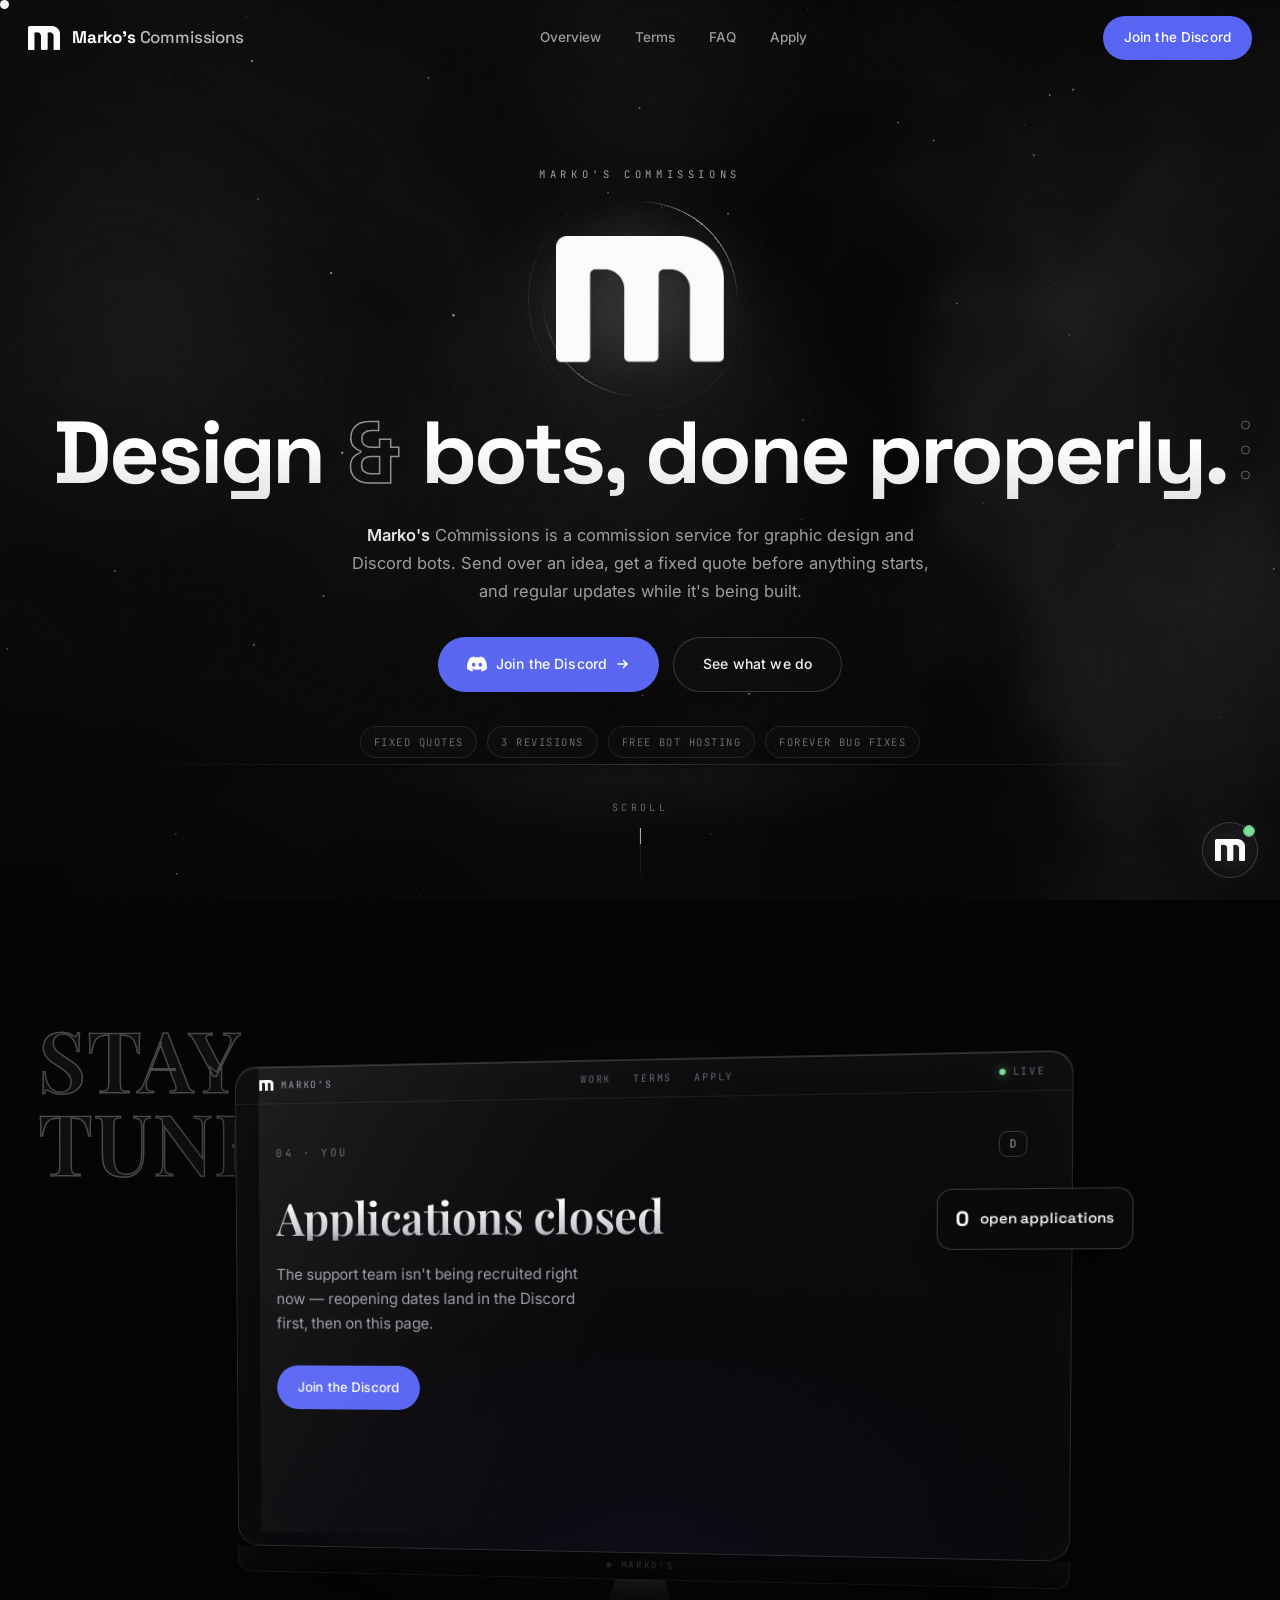
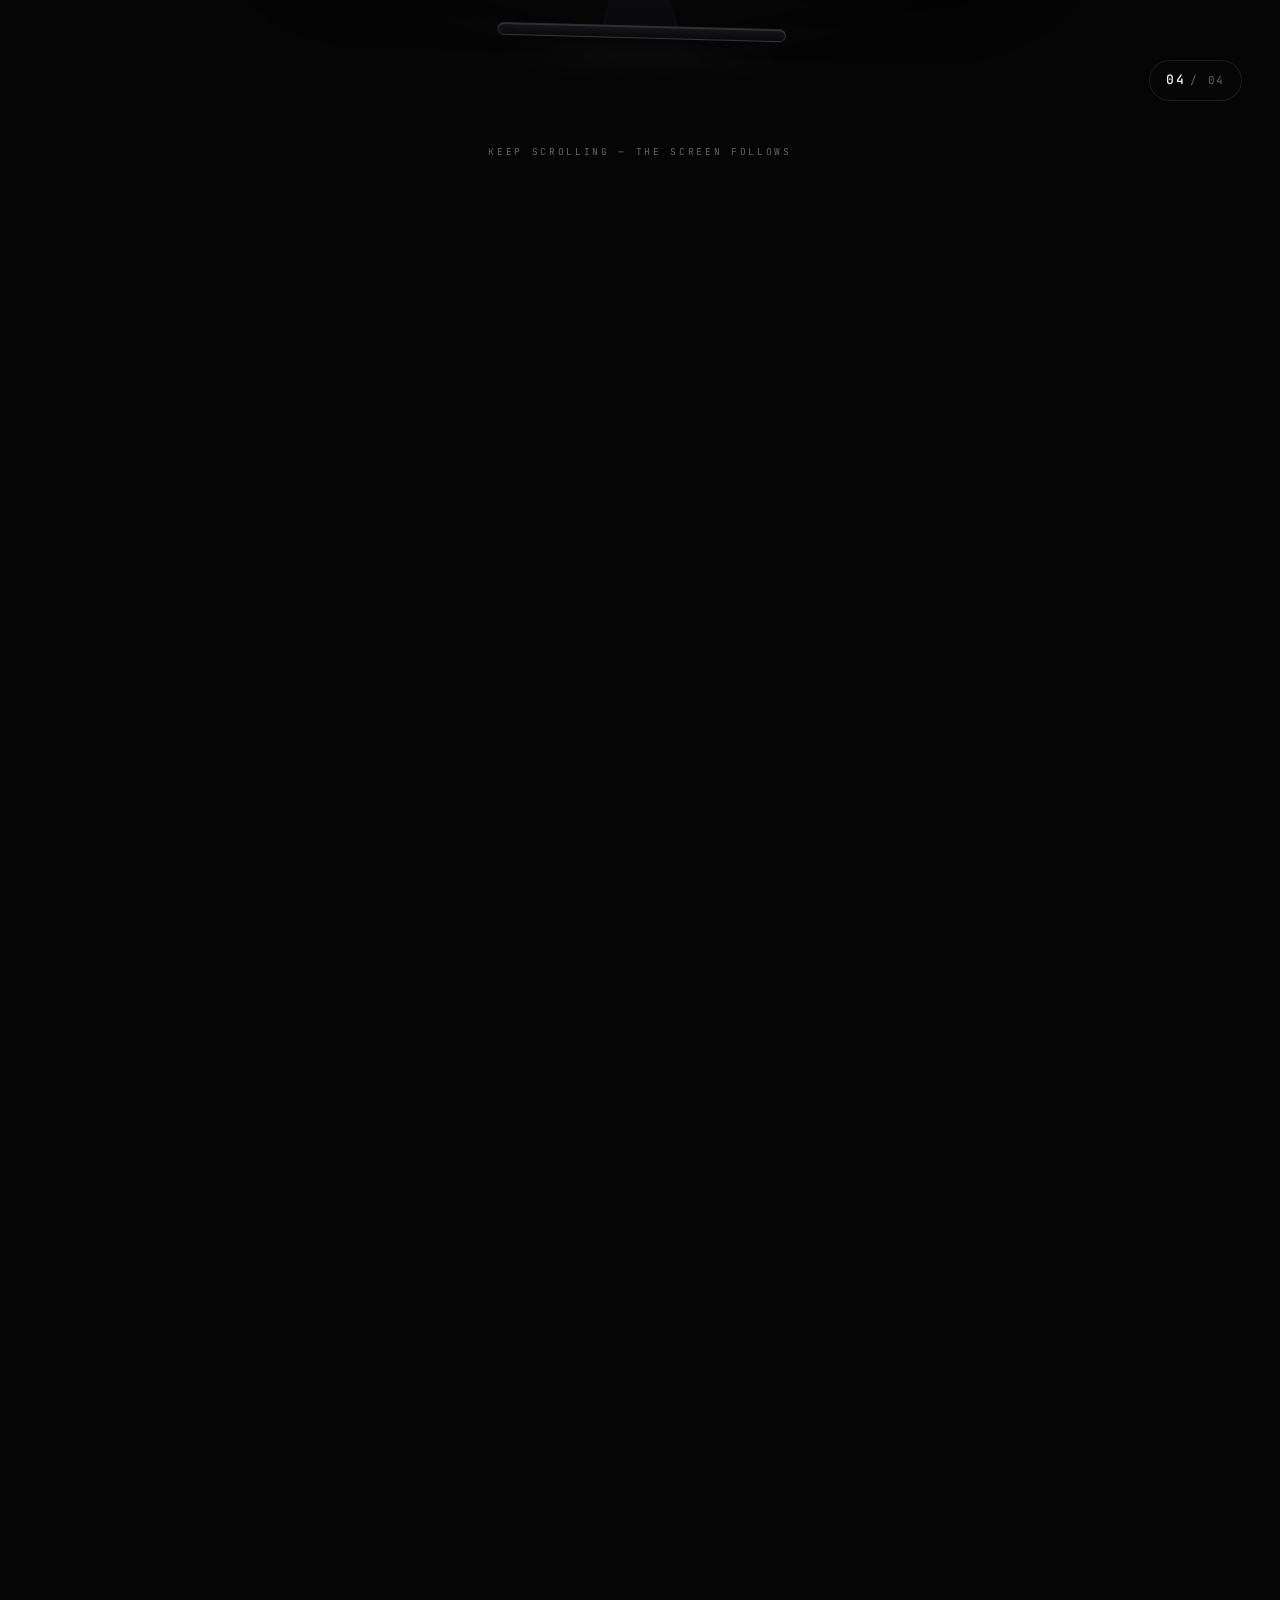
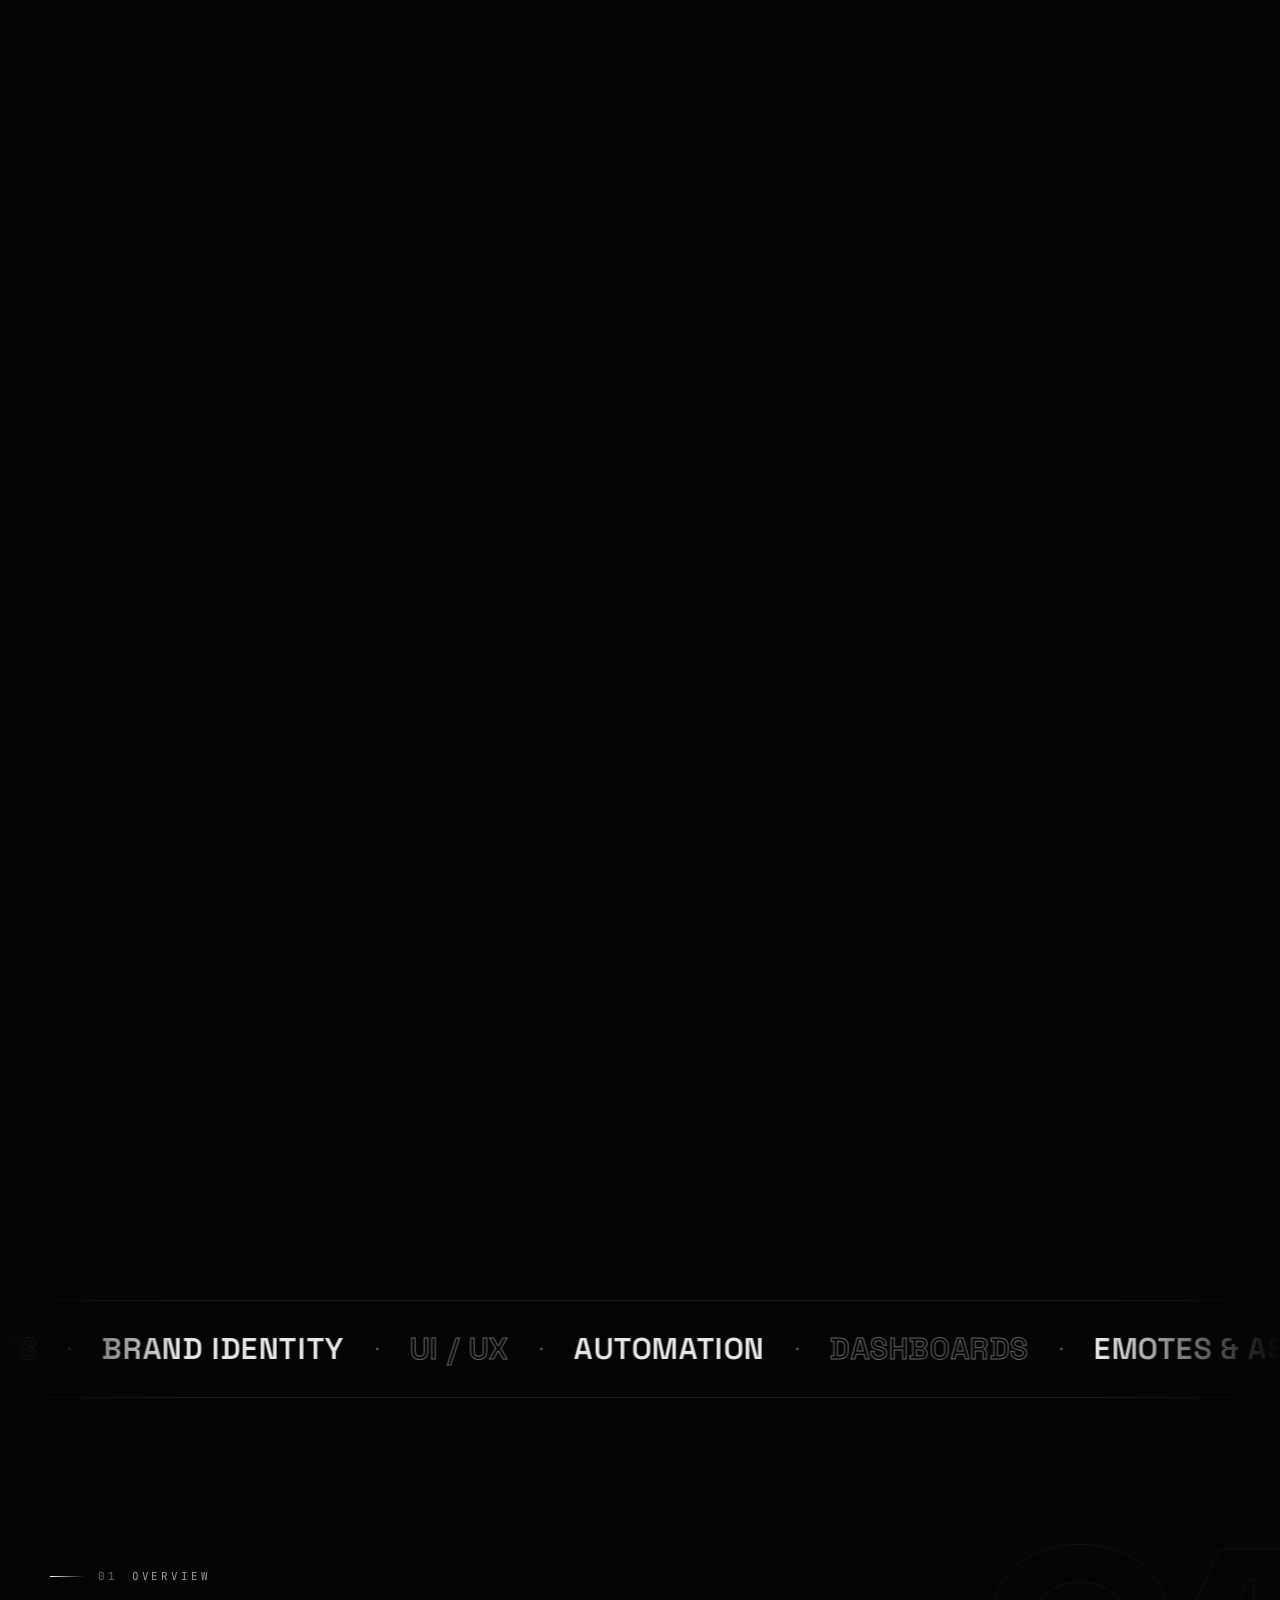
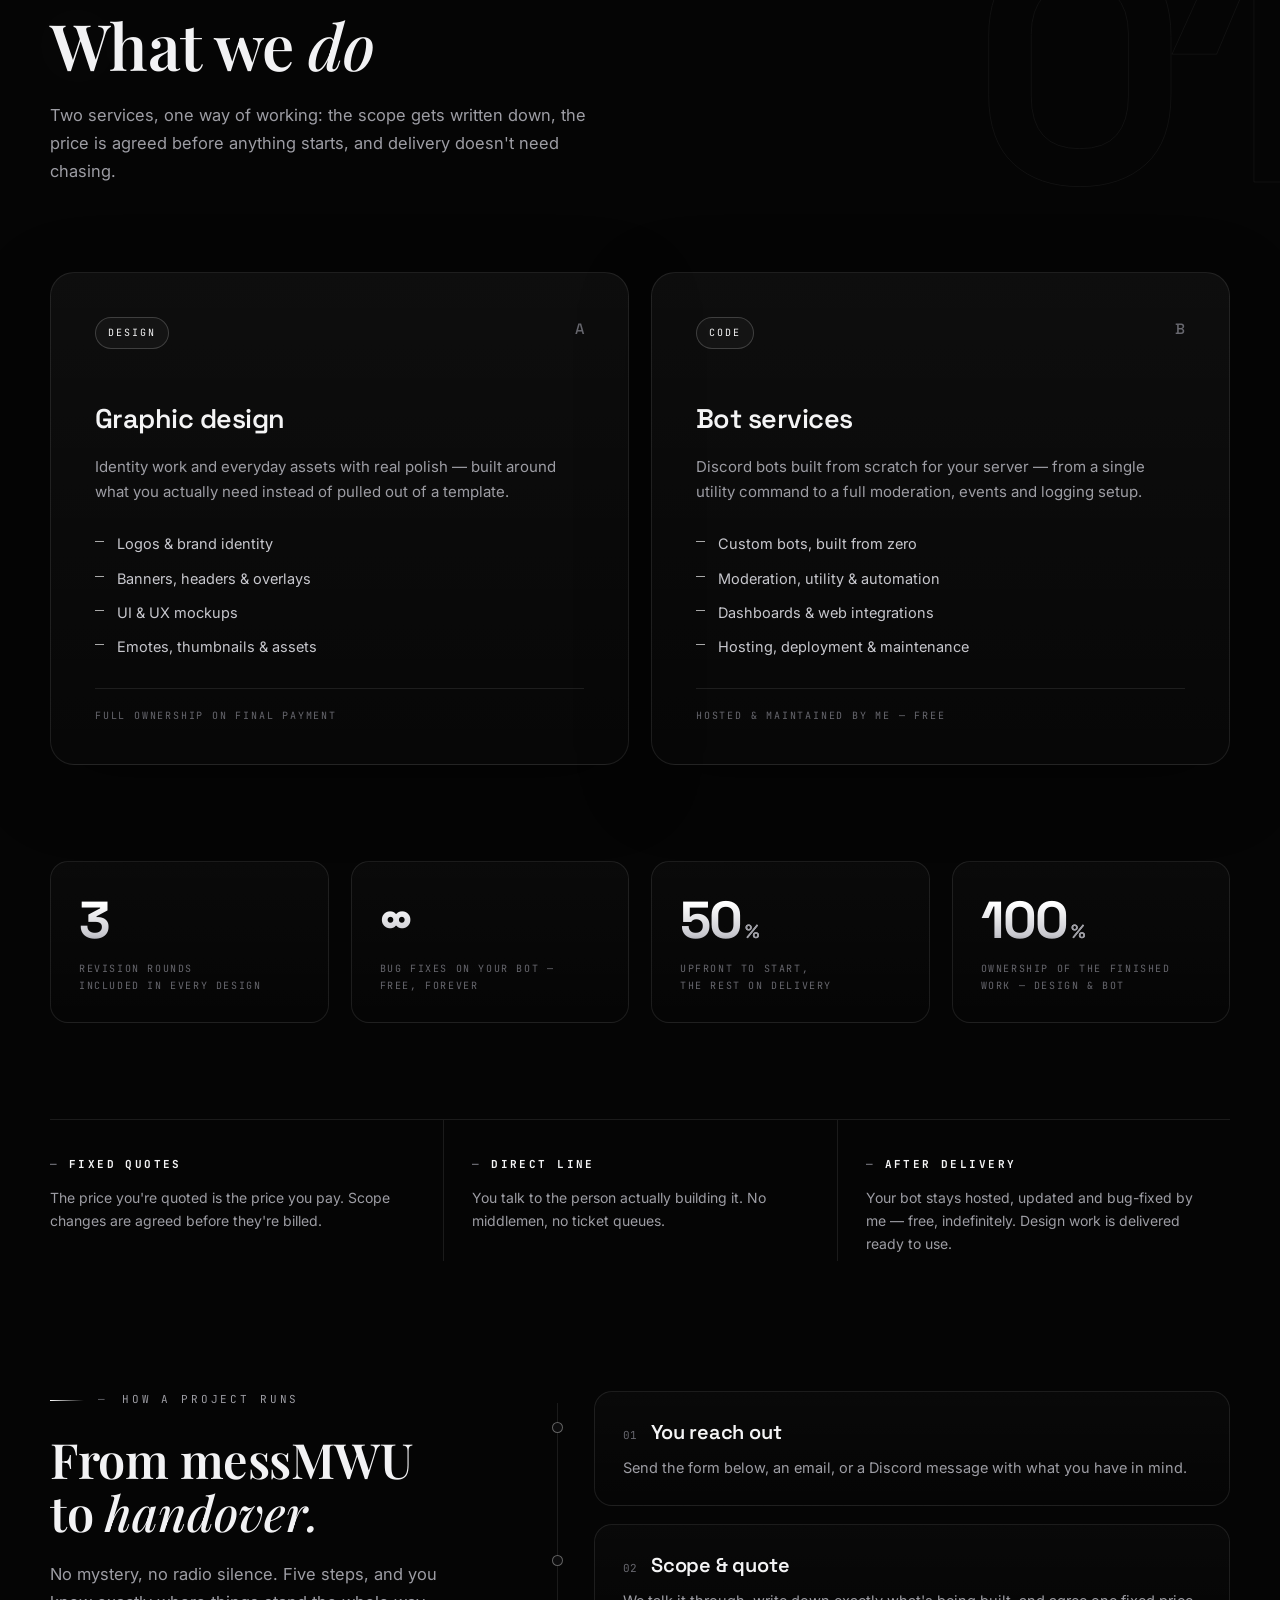
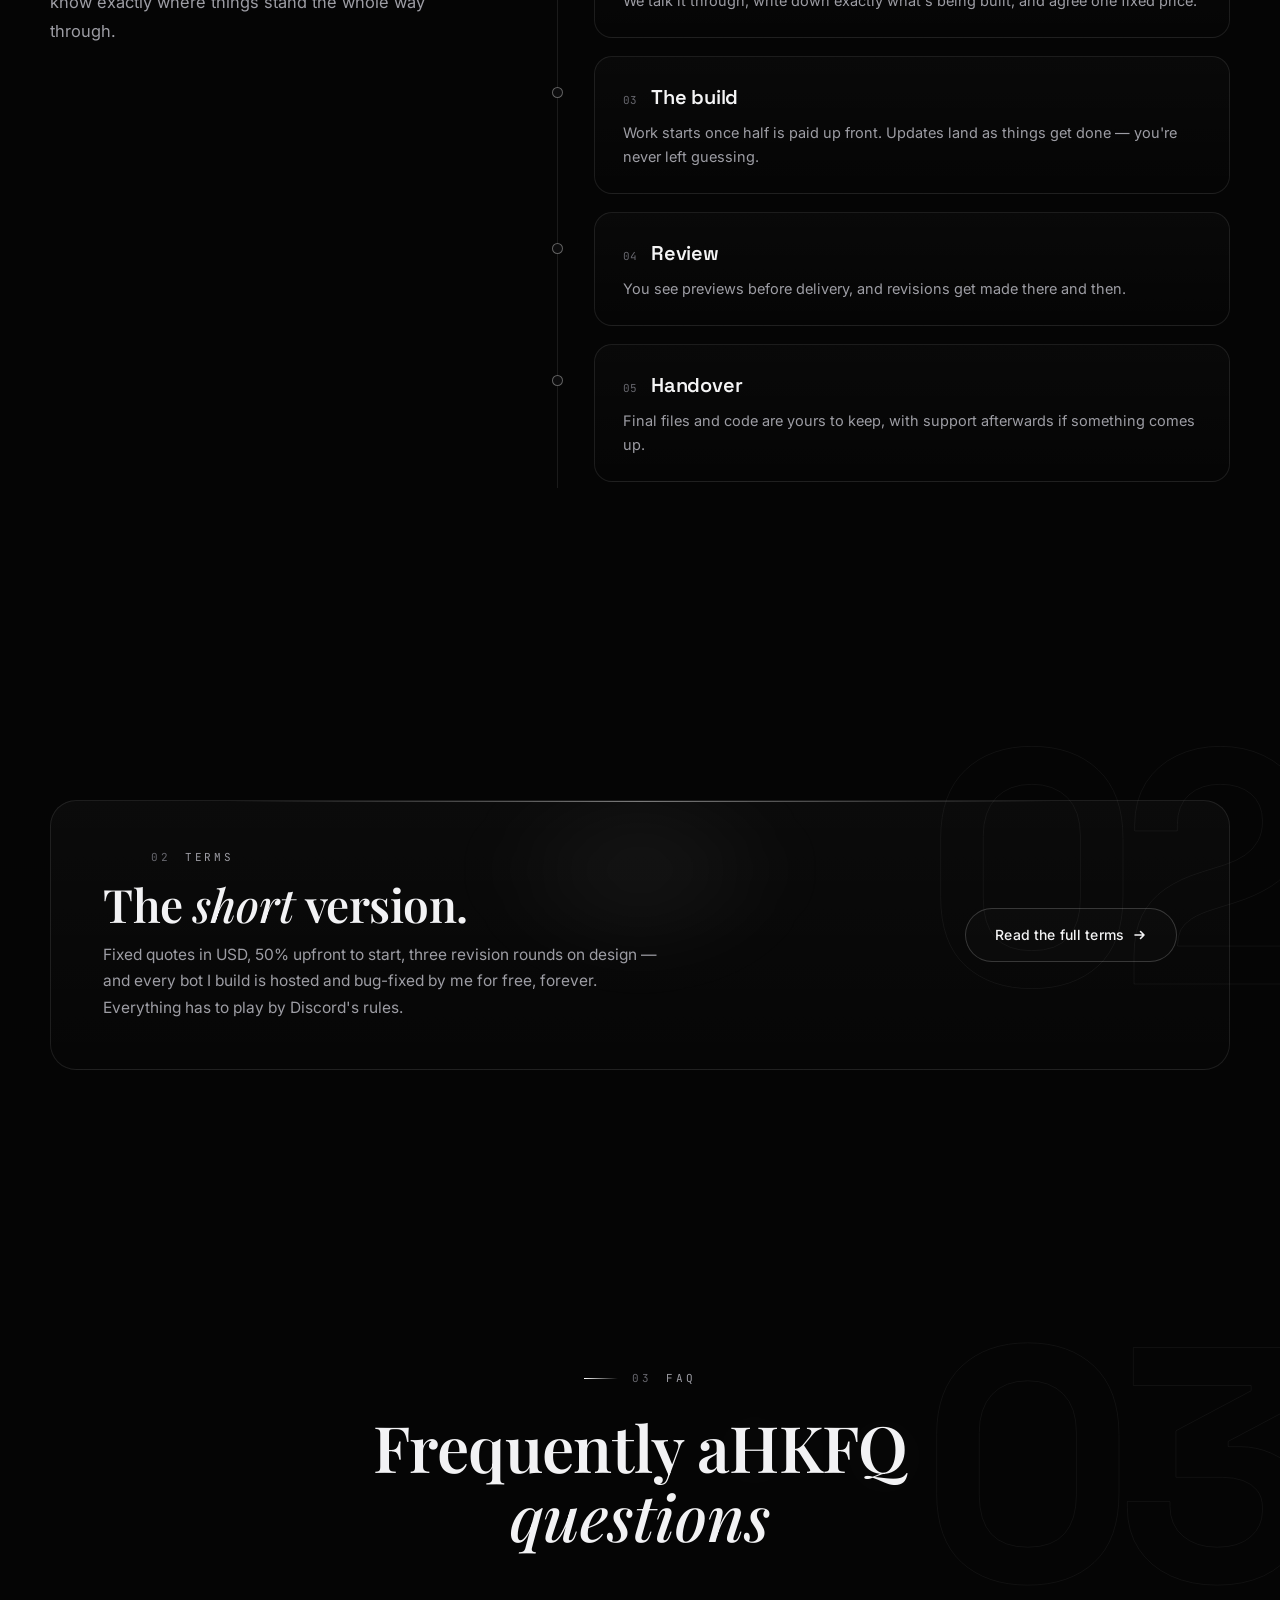
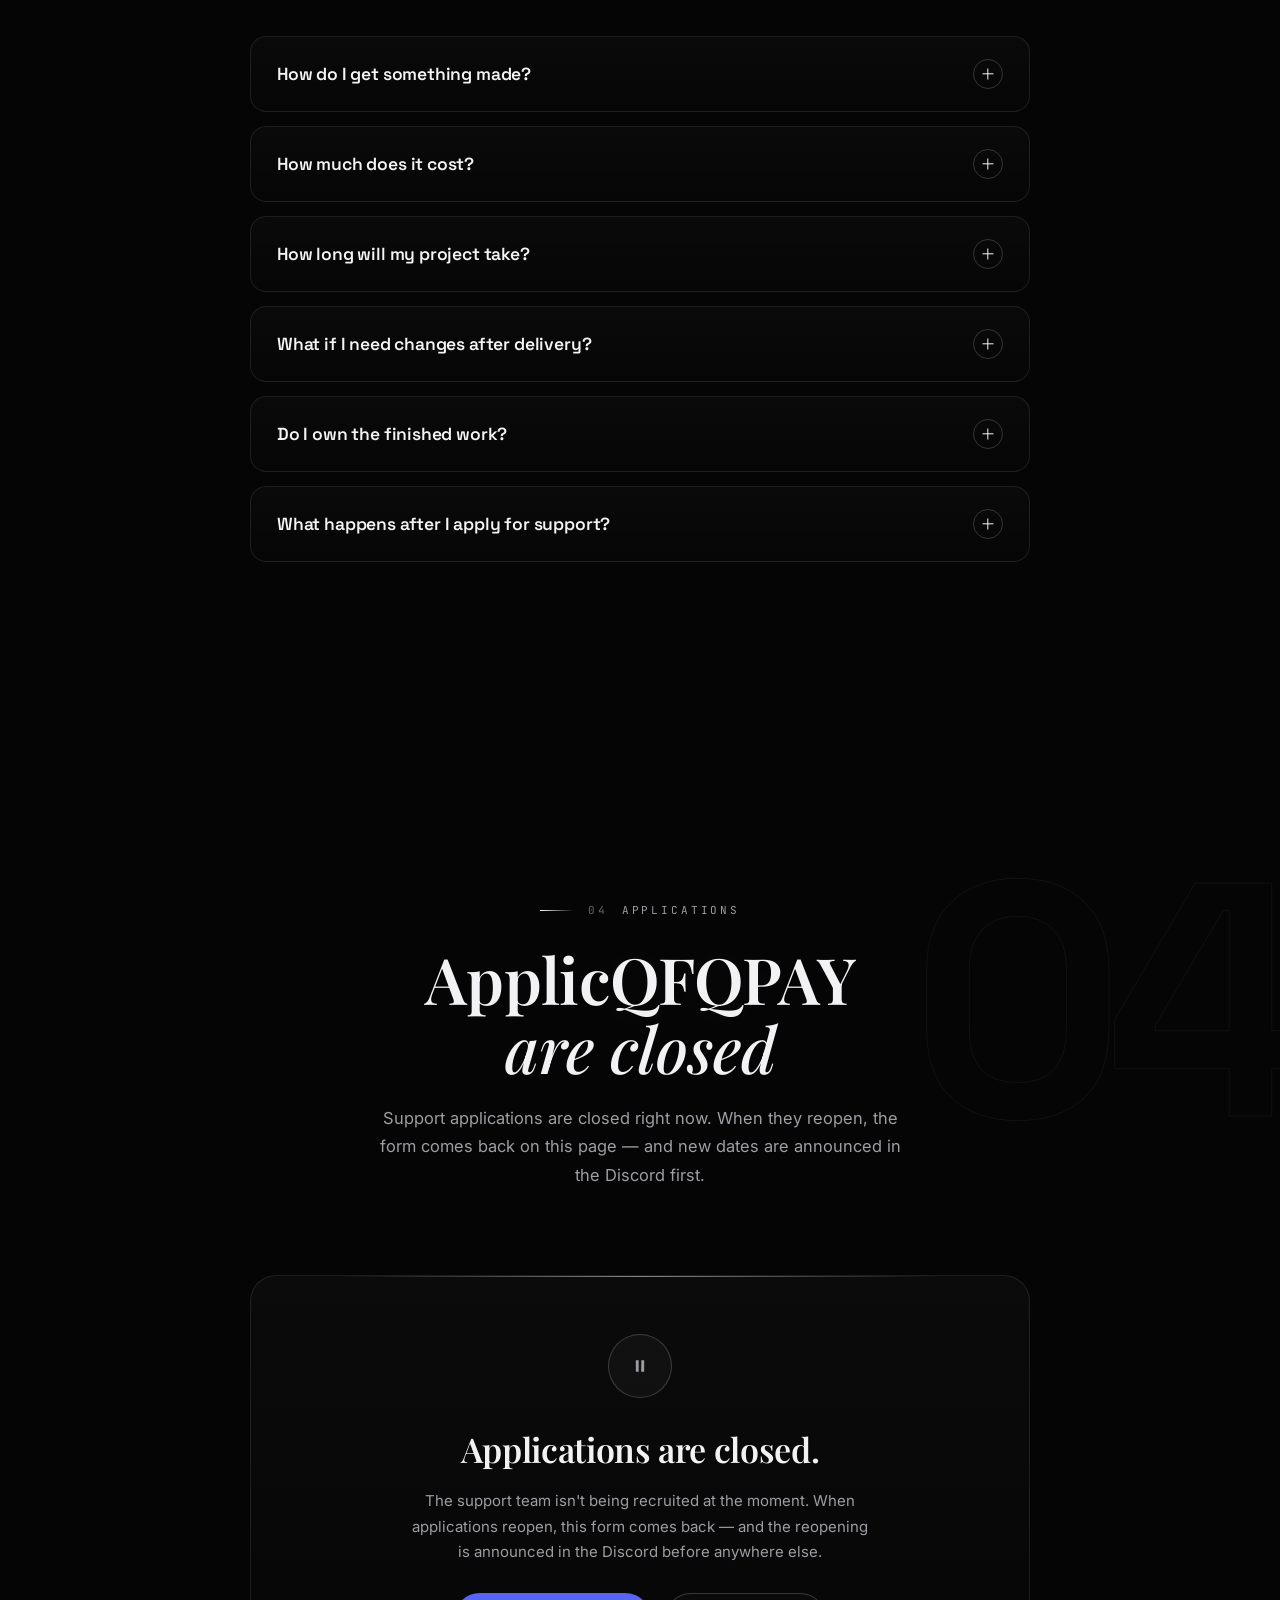
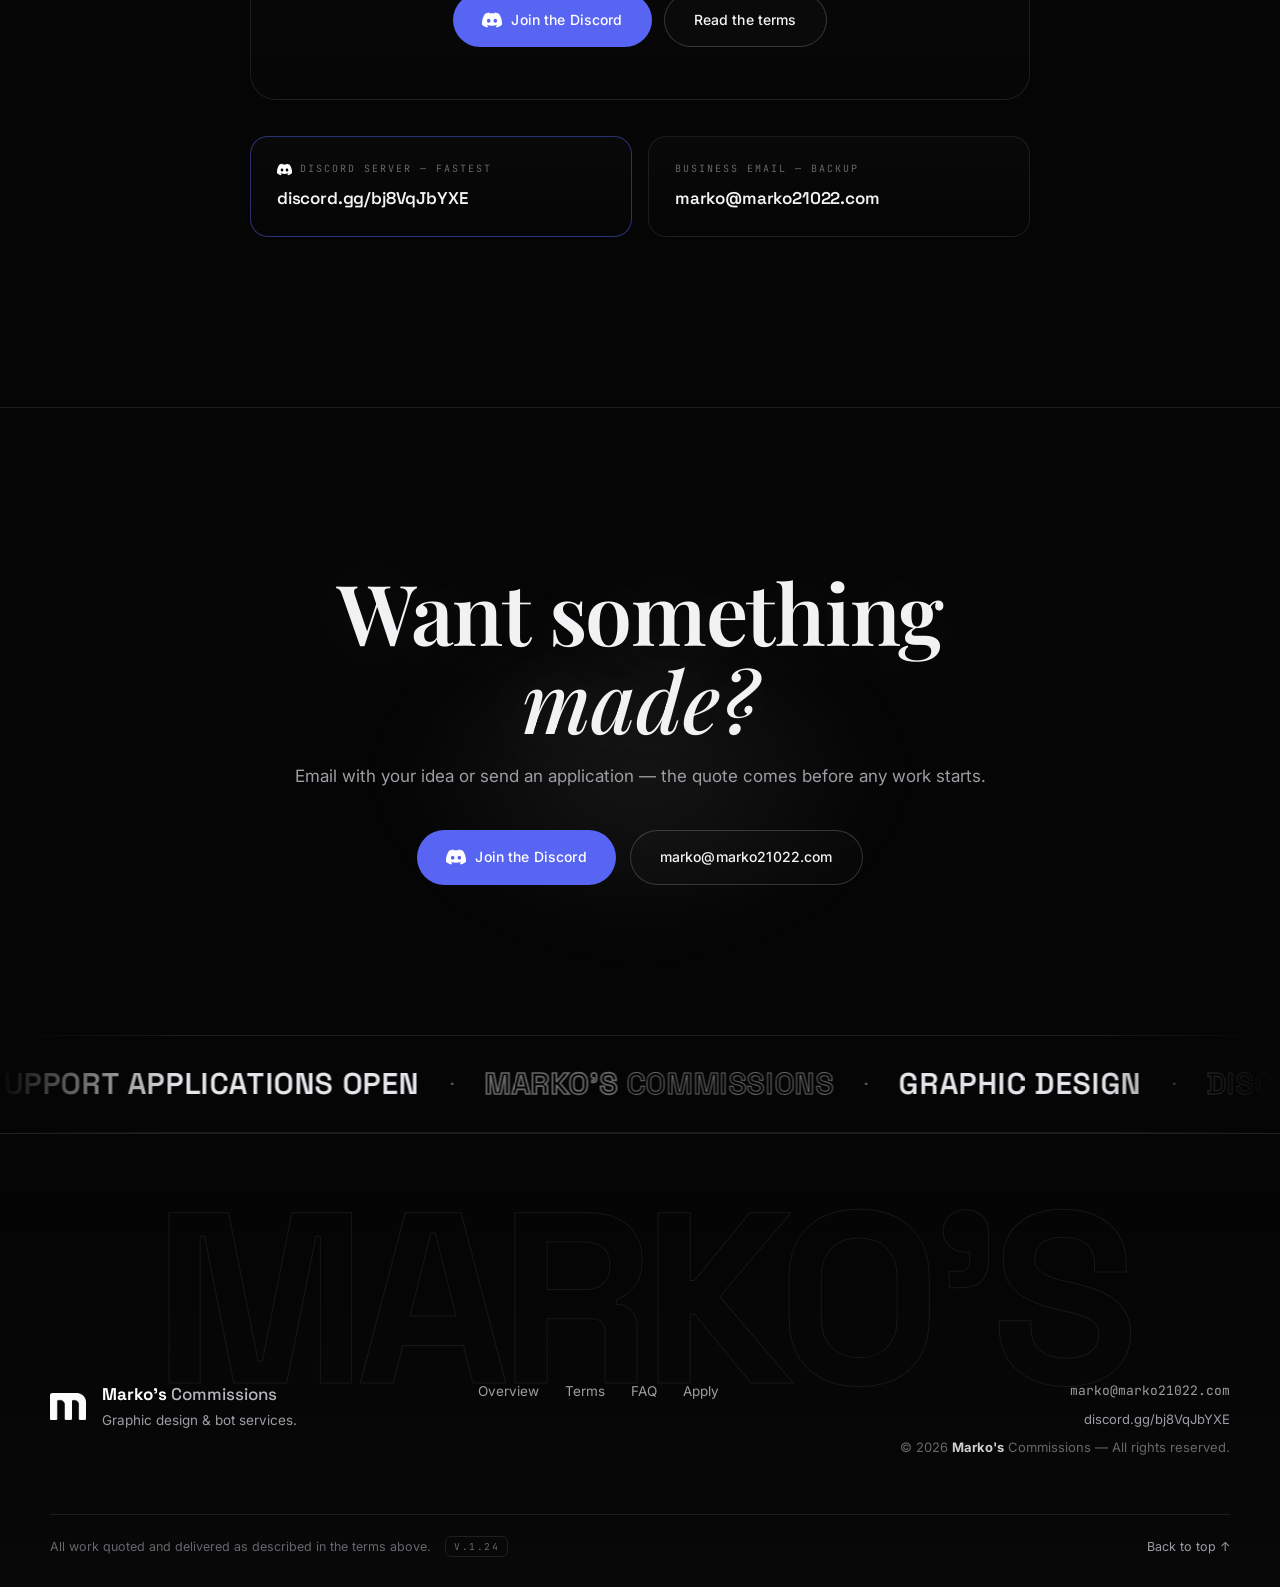
==== commit 19f2cb86: "V.1.24 — hero particle field with mouse parallax, brand kicker, horizon stage, monitor scale-in entr" ====
--- a/index.html
+++ b/index.html
@@ -6,7 +6,7 @@
   <title>Marko's Commissions — Graphic Design &amp; Bot Services</title>
   <meta name="description" content="Marko's Commissions is a commission service for graphic design and custom Discord bots. Fixed quotes, direct communication, and work delivered finished.">
   <meta name="theme-color" content="#050505">
-  <meta name="version" content="V.1.23">
+  <meta name="version" content="V.1.24">
   <link rel="icon" type="image/svg+xml" href="favicon.svg">
   <link rel="apple-touch-icon" href="assets/logo.png">
 
@@ -70,7 +70,7 @@
       <a class="btn btn-discord" href="https://discord.gg/bj8VqJbYXE" target="_blank" rel="noopener noreferrer"><img class="btn-ico" src="assets/logos/discord.svg" alt="" width="18" height="18">Join the Discord</a>
       <button class="btn btn-ghost" type="button" data-mail-open>marko@marko21022.com</button>
     </div>
-    <p class="menu-foot"><span class="ver">V.1.23</span> &middot; Clanko V2 chat lives bottom-right</p>
+    <p class="menu-foot"><span class="ver">V.1.24</span> &middot; Clanko V2 chat lives bottom-right</p>
   </div>
 
   <div class="dots" id="dots" aria-hidden="true">
@@ -82,7 +82,10 @@
   <main id="page">
     <section class="hero" id="top">
       <div class="hero-orbs" aria-hidden="true"><i class="o1"></i><i class="o2"></i><i class="o3"></i></div>
+      <canvas id="hero-particles" aria-hidden="true"></canvas>
+      <div class="hero-horizon" aria-hidden="true"></div>
       <div class="hero-inner" id="hero-inner">
+        <p class="hero-kicker li">Marko's Commissions</p>
         <div class="hero-logo-wrap li" id="hero-logo-wrap" aria-hidden="true">
           <div class="logo-ring"></div>
           <div class="logo-halo"></div>
@@ -579,7 +582,7 @@
       </div>
     </div>
     <div class="container footer-line">
-      <p>All work quoted and delivered as described in the terms above. <span class="ver">V.1.23</span></p>
+      <p>All work quoted and delivered as described in the terms above. <span class="ver">V.1.24</span></p>
       <a href="#top" class="to-top">Back to top ↑</a>
     </div>
   </footer>
@@ -673,6 +676,7 @@
     <p class="chat-foot">Automated answers &mdash; for anything binding, <a href="https://discord.gg/bj8VqJbYXE" target="_blank" rel="noopener noreferrer">join the Discord</a>.</p>
   </section>
 
+  <script type="module" src="js/hero-particles.js"></script>
   <script src="js/lenis.min.js"></script>
   <script type="module" src="js/bg-fbm.js"></script>
   <script type="module" src="js/main.js"></script>
--- a/css/style.css
+++ b/css/style.css
@@ -1973,3 +1973,27 @@
   background: linear-gradient(90deg, transparent, rgba(88,101,242,.6), transparent);
 }
 .chat-head { position: relative; overflow: hidden; }
+
+/* hero kicker */
+.hero-kicker {
+  font-family: var(--mono); font-size: 10.5px; letter-spacing: 0.44em;
+  text-transform: uppercase; color: var(--mut); margin-bottom: 22px;
+}
+/* particle canvas + horizon stage */
+#hero-particles { position: absolute; inset: 0; z-index: 0; width: 100%; height: 100%; pointer-events: none; }
+.hero-horizon {
+  position: absolute; left: 50%; bottom: 15vh; transform: translateX(-50%);
+  width: min(1150px, 92vw); height: 1px; z-index: 0; pointer-events: none;
+  background: linear-gradient(90deg, transparent, rgba(255,255,255,.15), transparent);
+}
+.hero-horizon::after {
+  content: ""; position: absolute; left: 50%; top: 1px; transform: translateX(-50%);
+  width: 72%; height: 110px;
+  background: radial-gradient(50% 100% at 50% 0%, rgba(255,255,255,.05), transparent 72%);
+  filter: blur(6px);
+}
+/* tease card tilt support */
+.tease-card { transform-style: preserve-3d; }
+/* hero facts hover */
+.hero-facts li { transition: color 0.3s ease, border-color 0.3s ease, transform 0.35s var(--ease); }
+.hero-facts li:hover { color: var(--fg); border-color: var(--line-2); transform: translateY(-2px); }
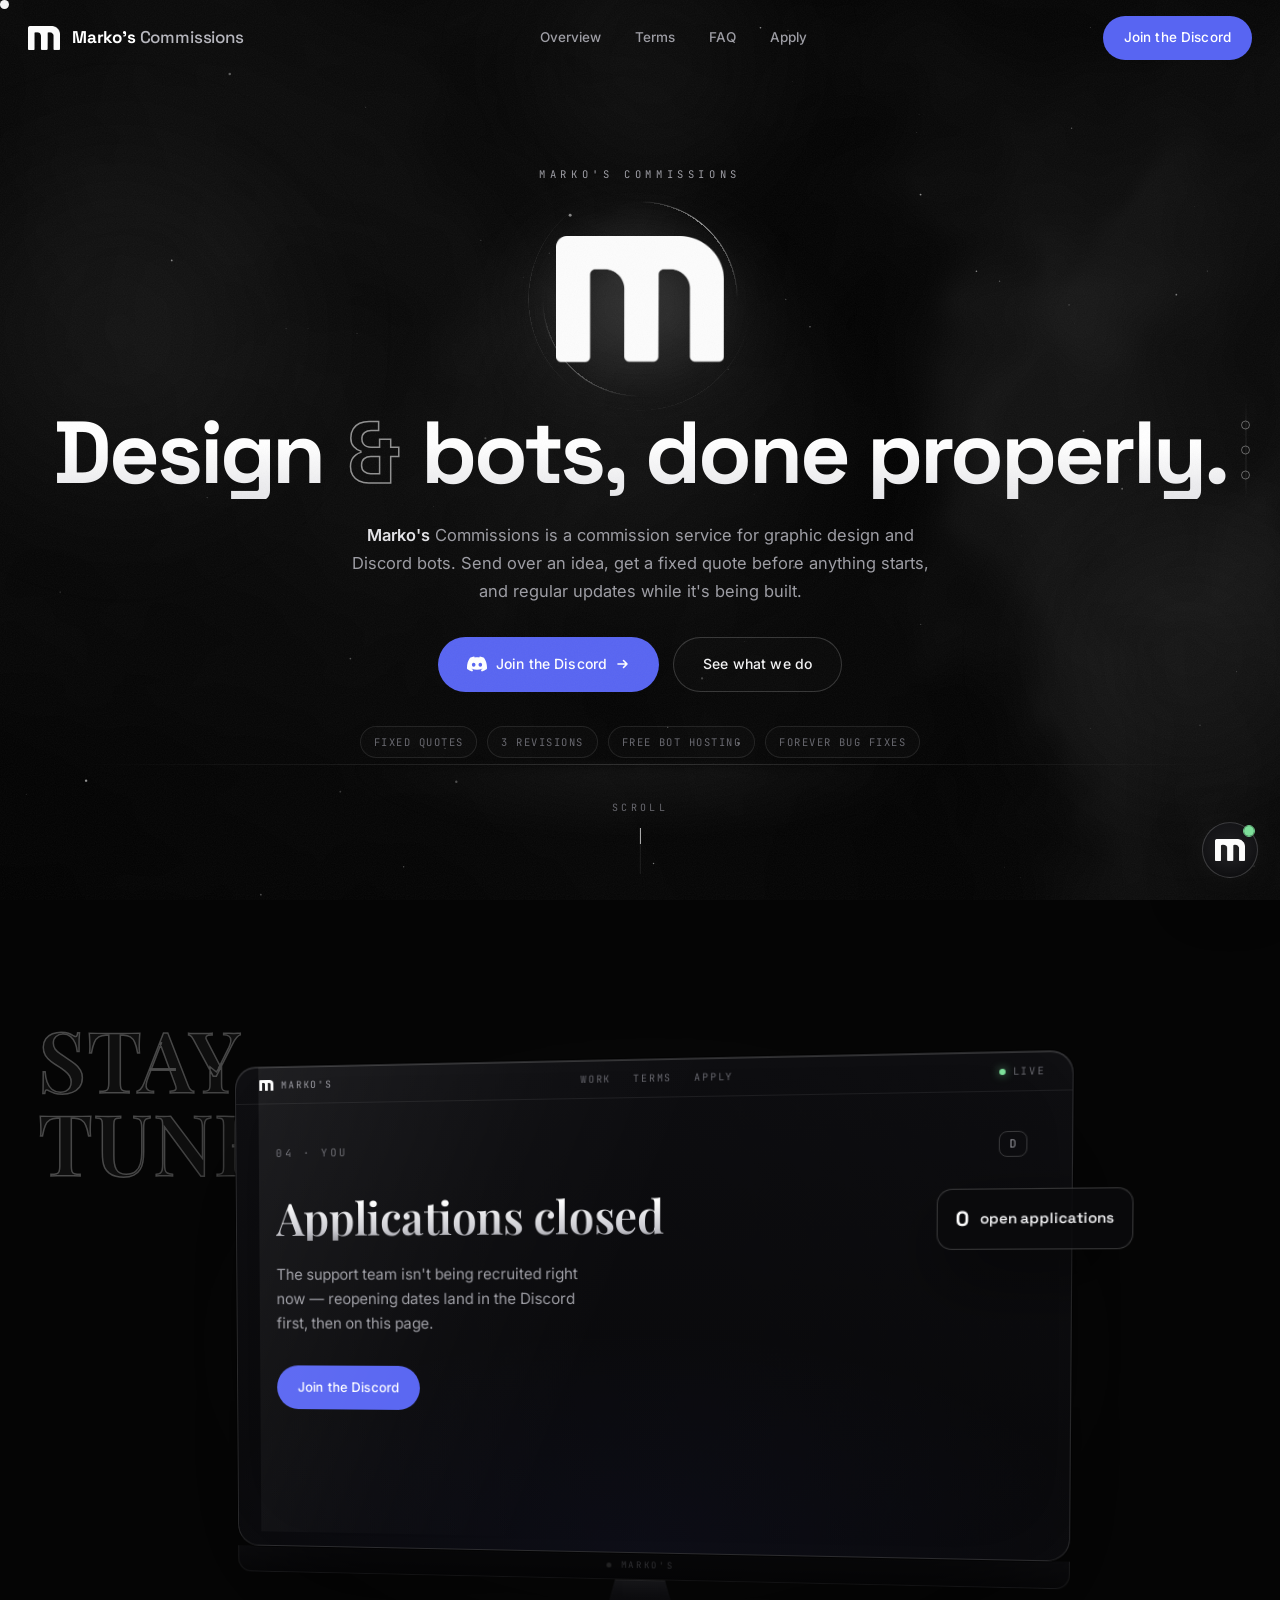
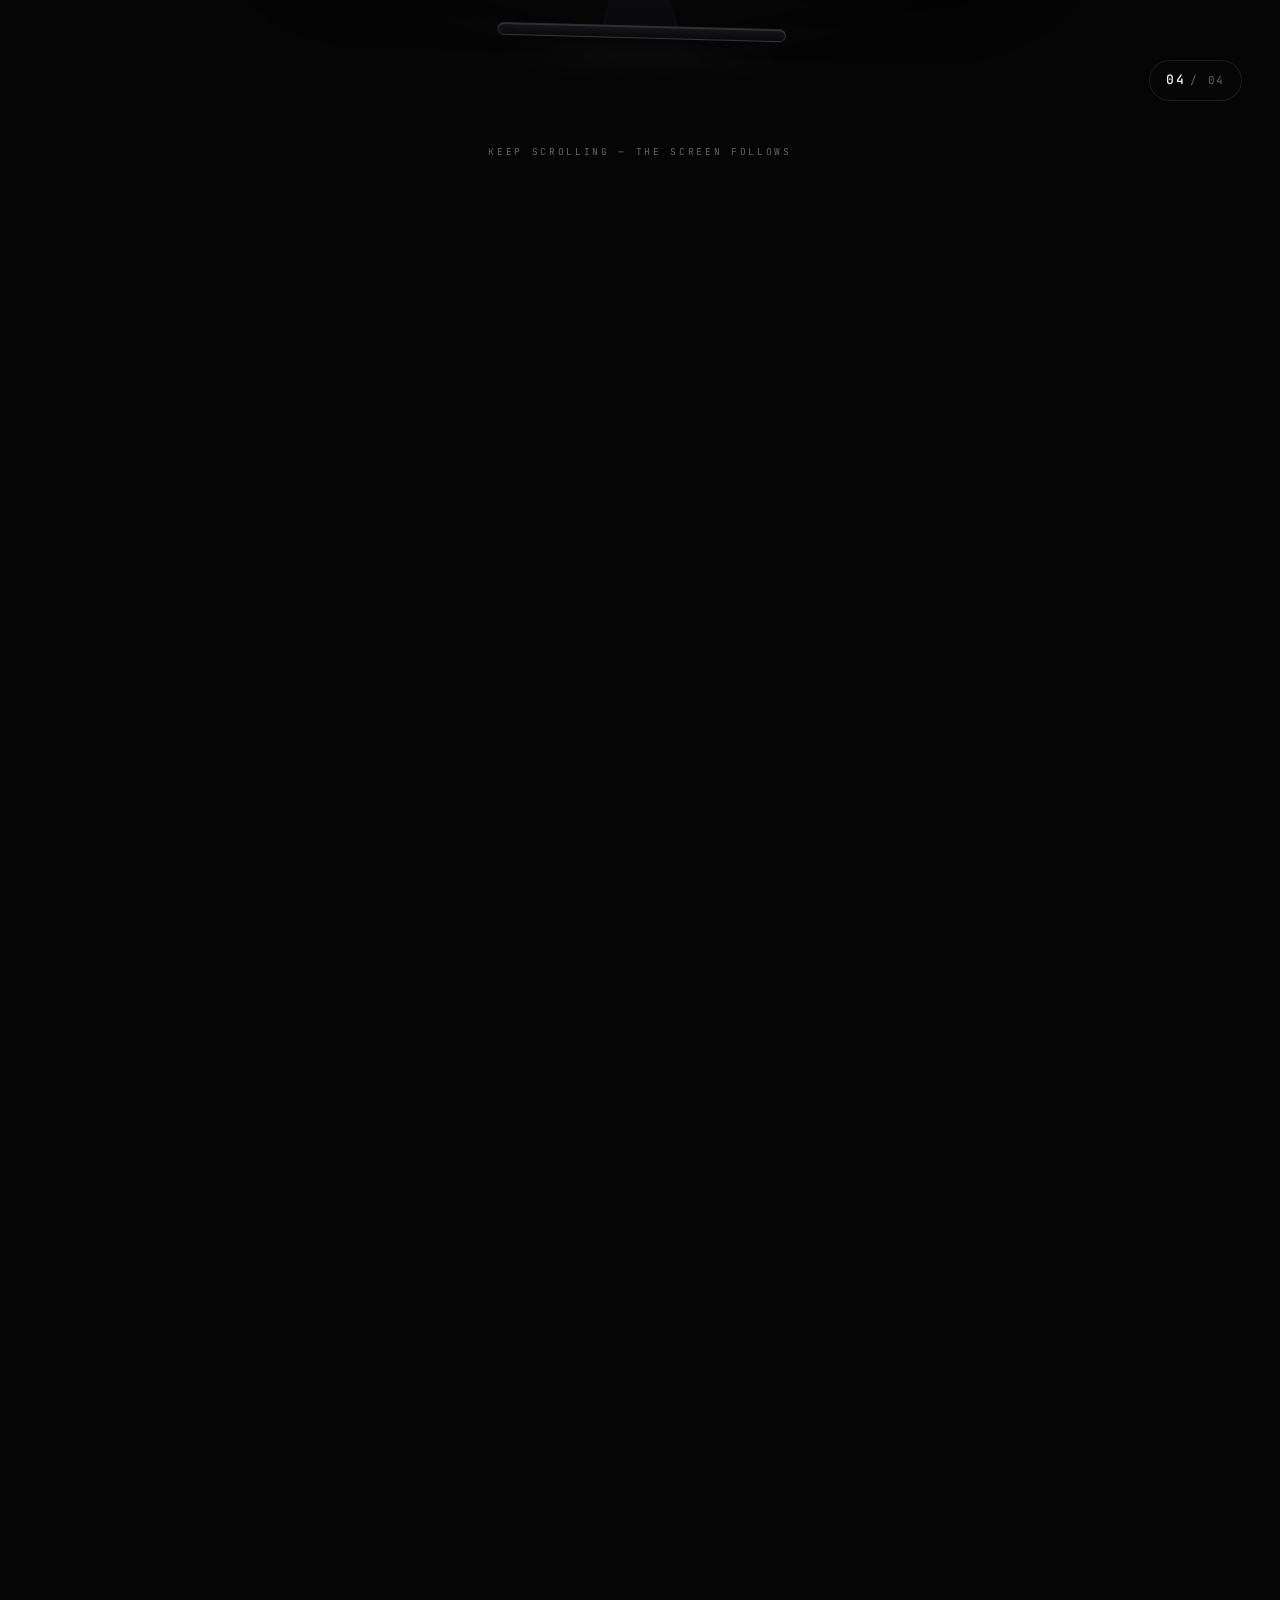
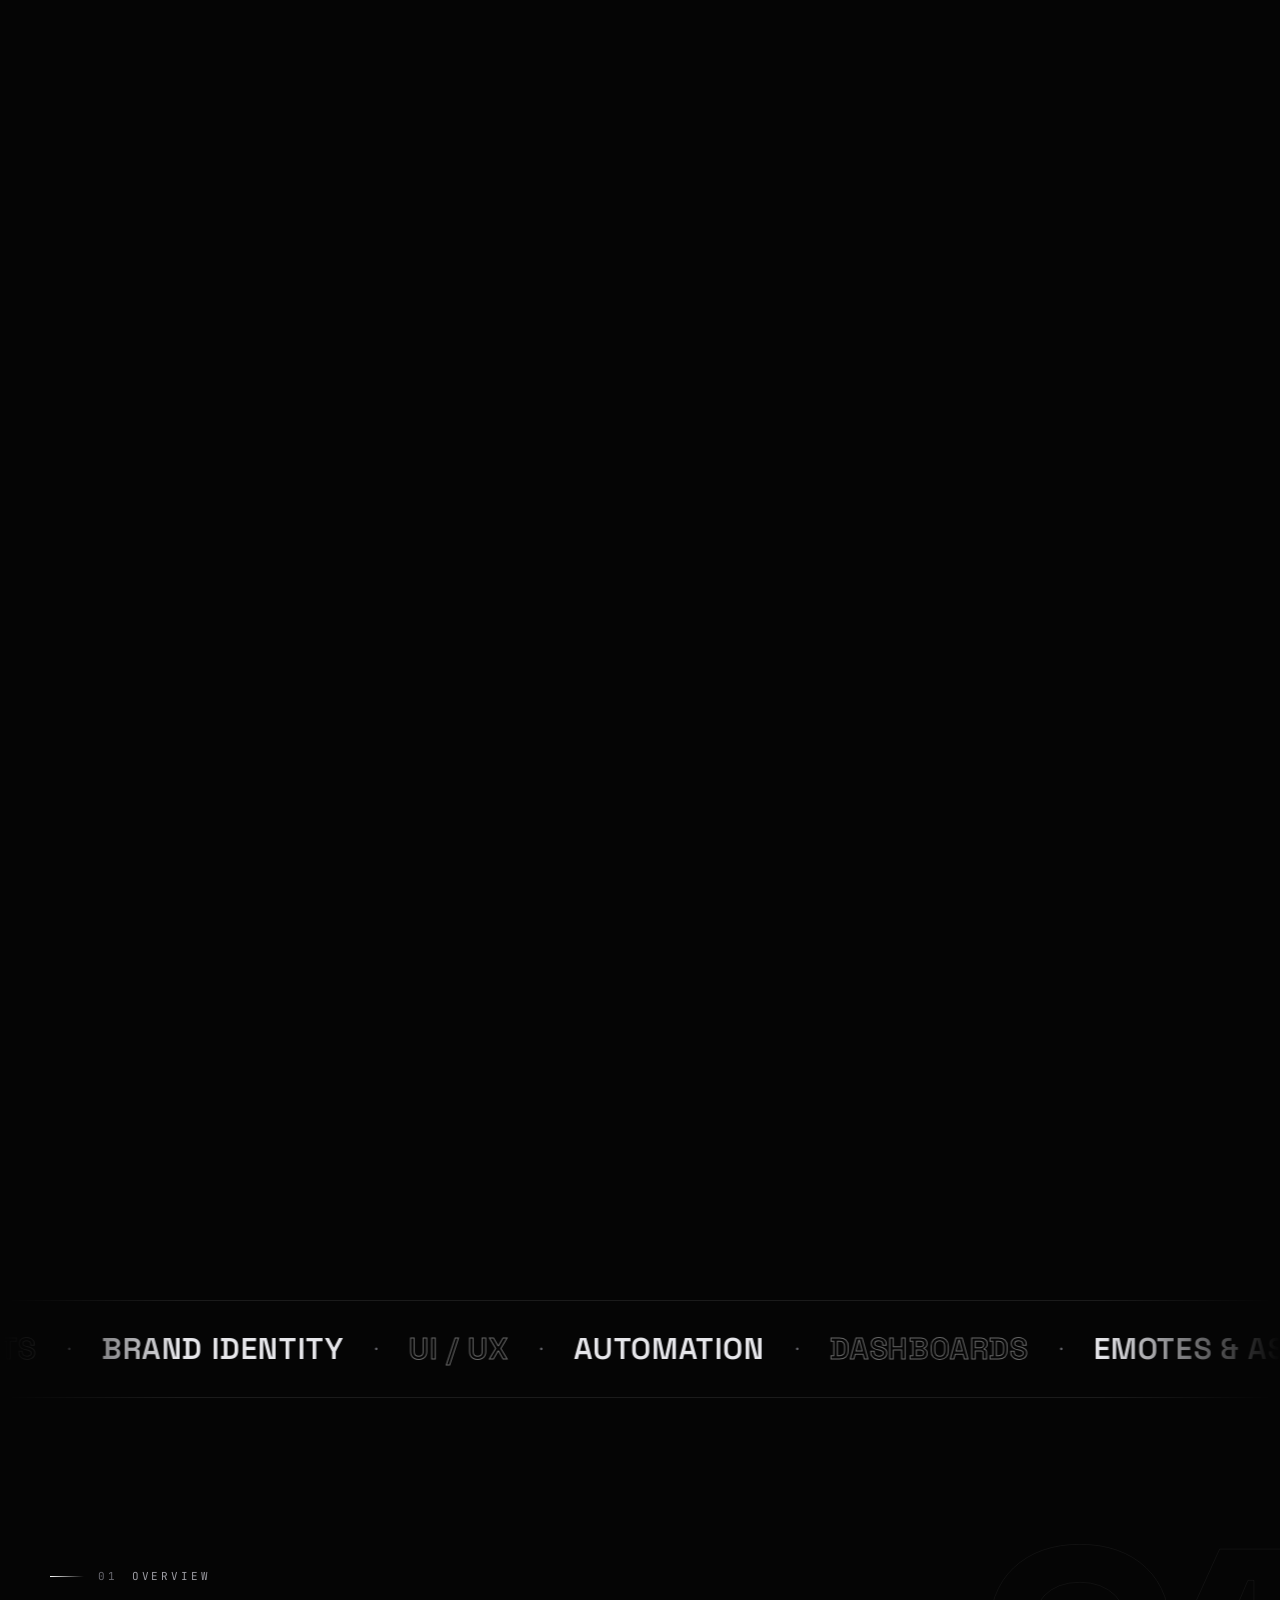
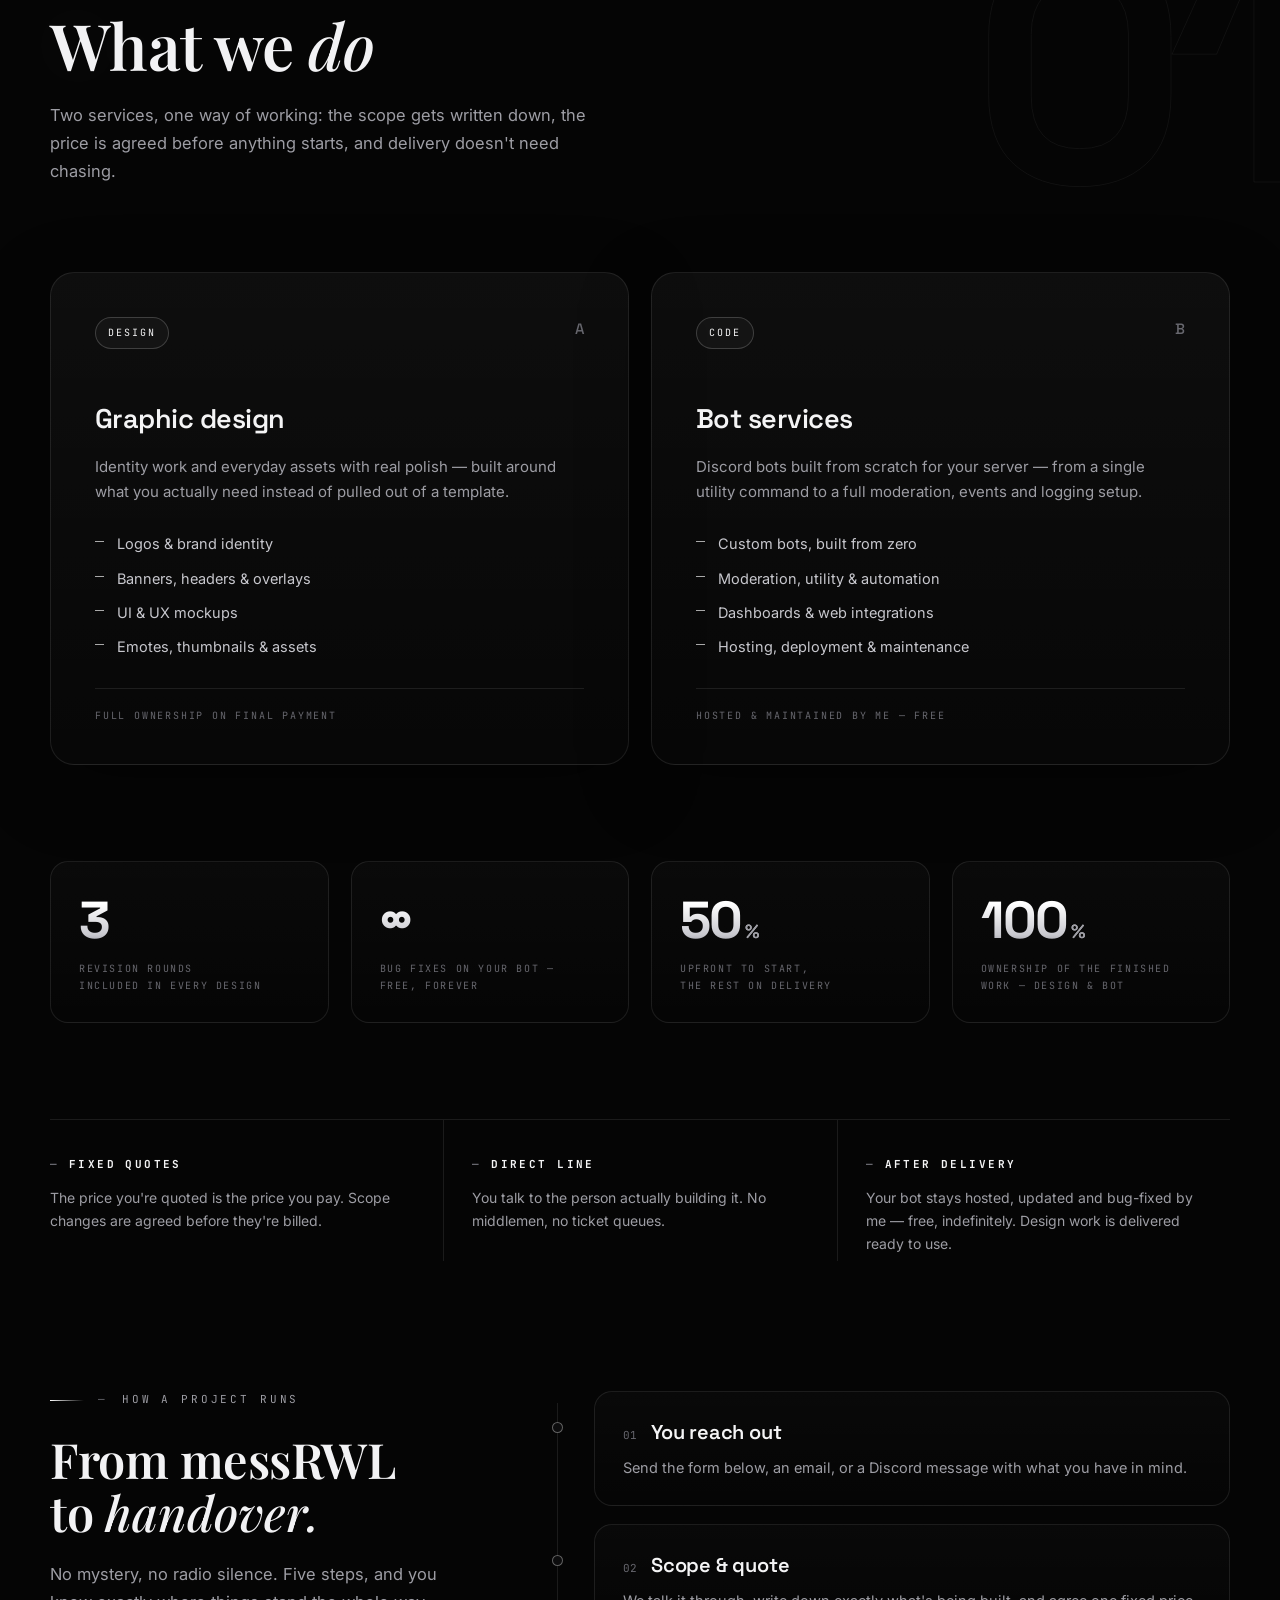
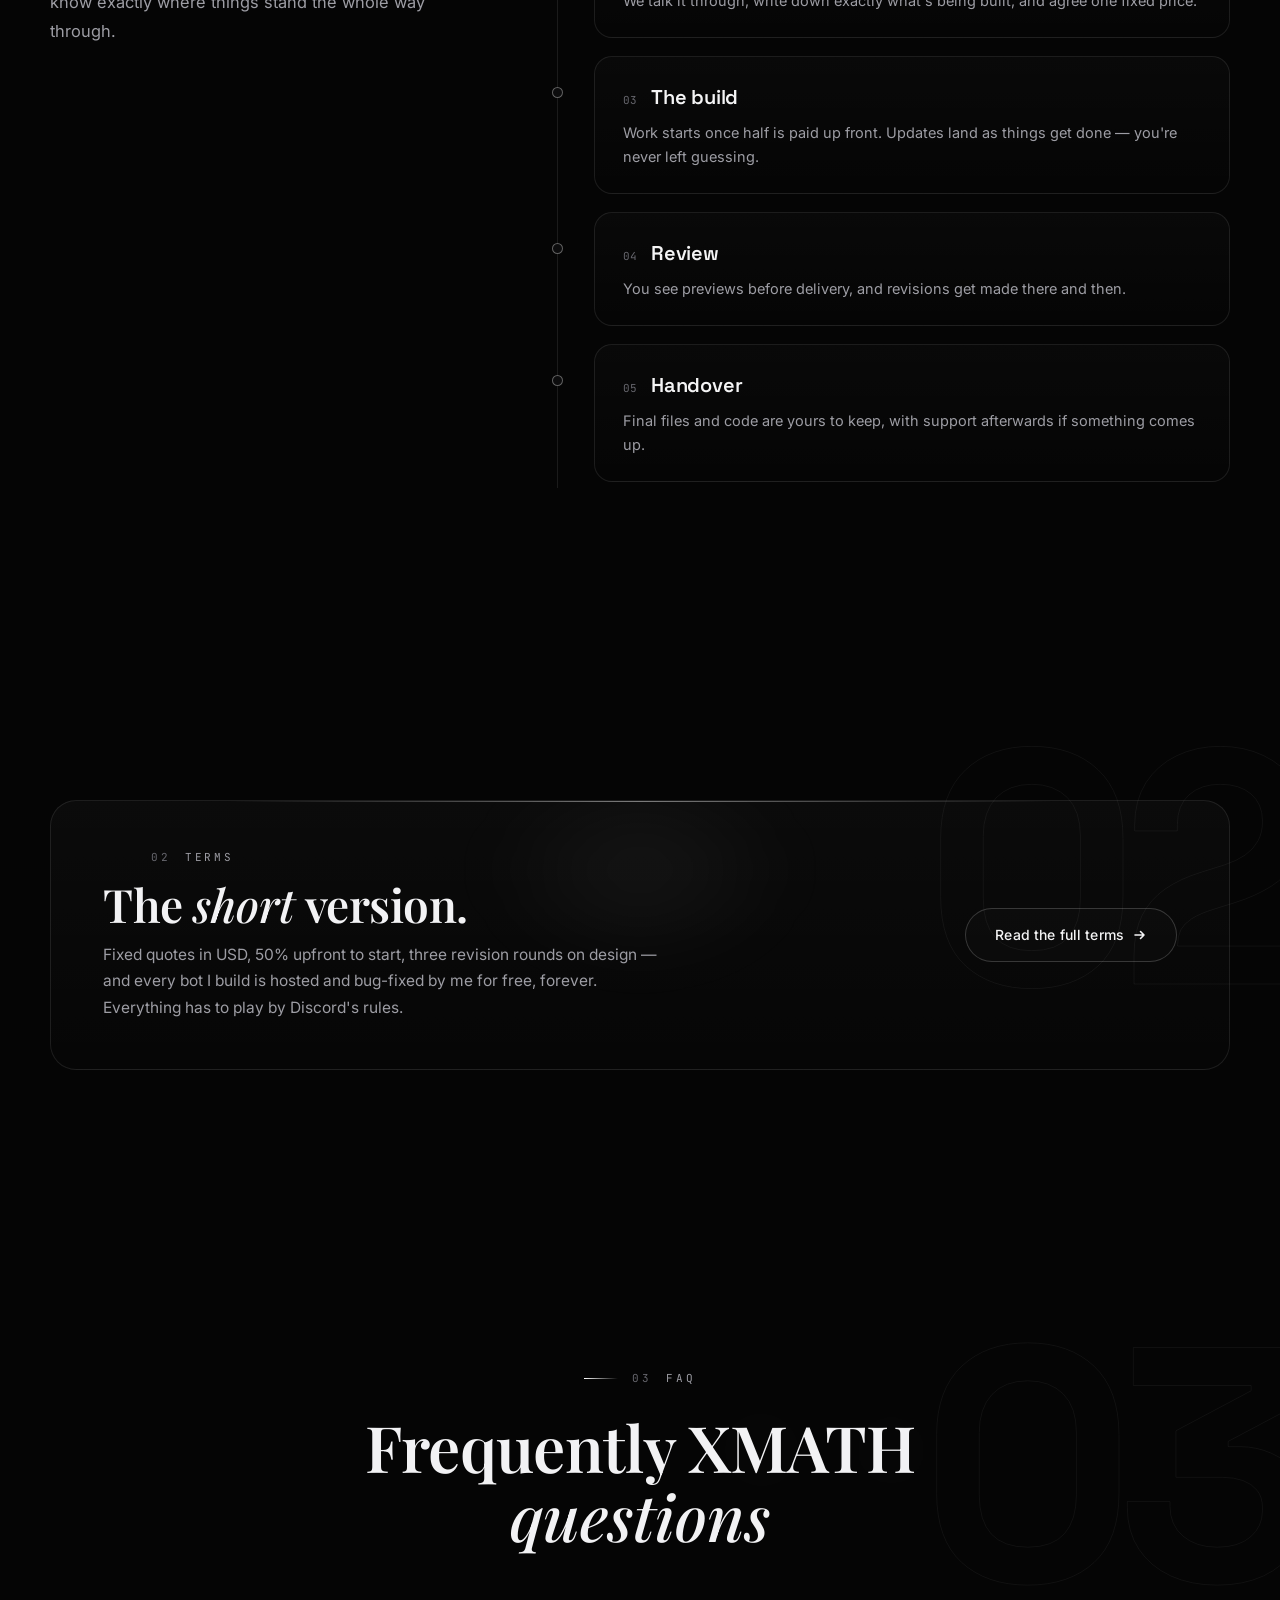
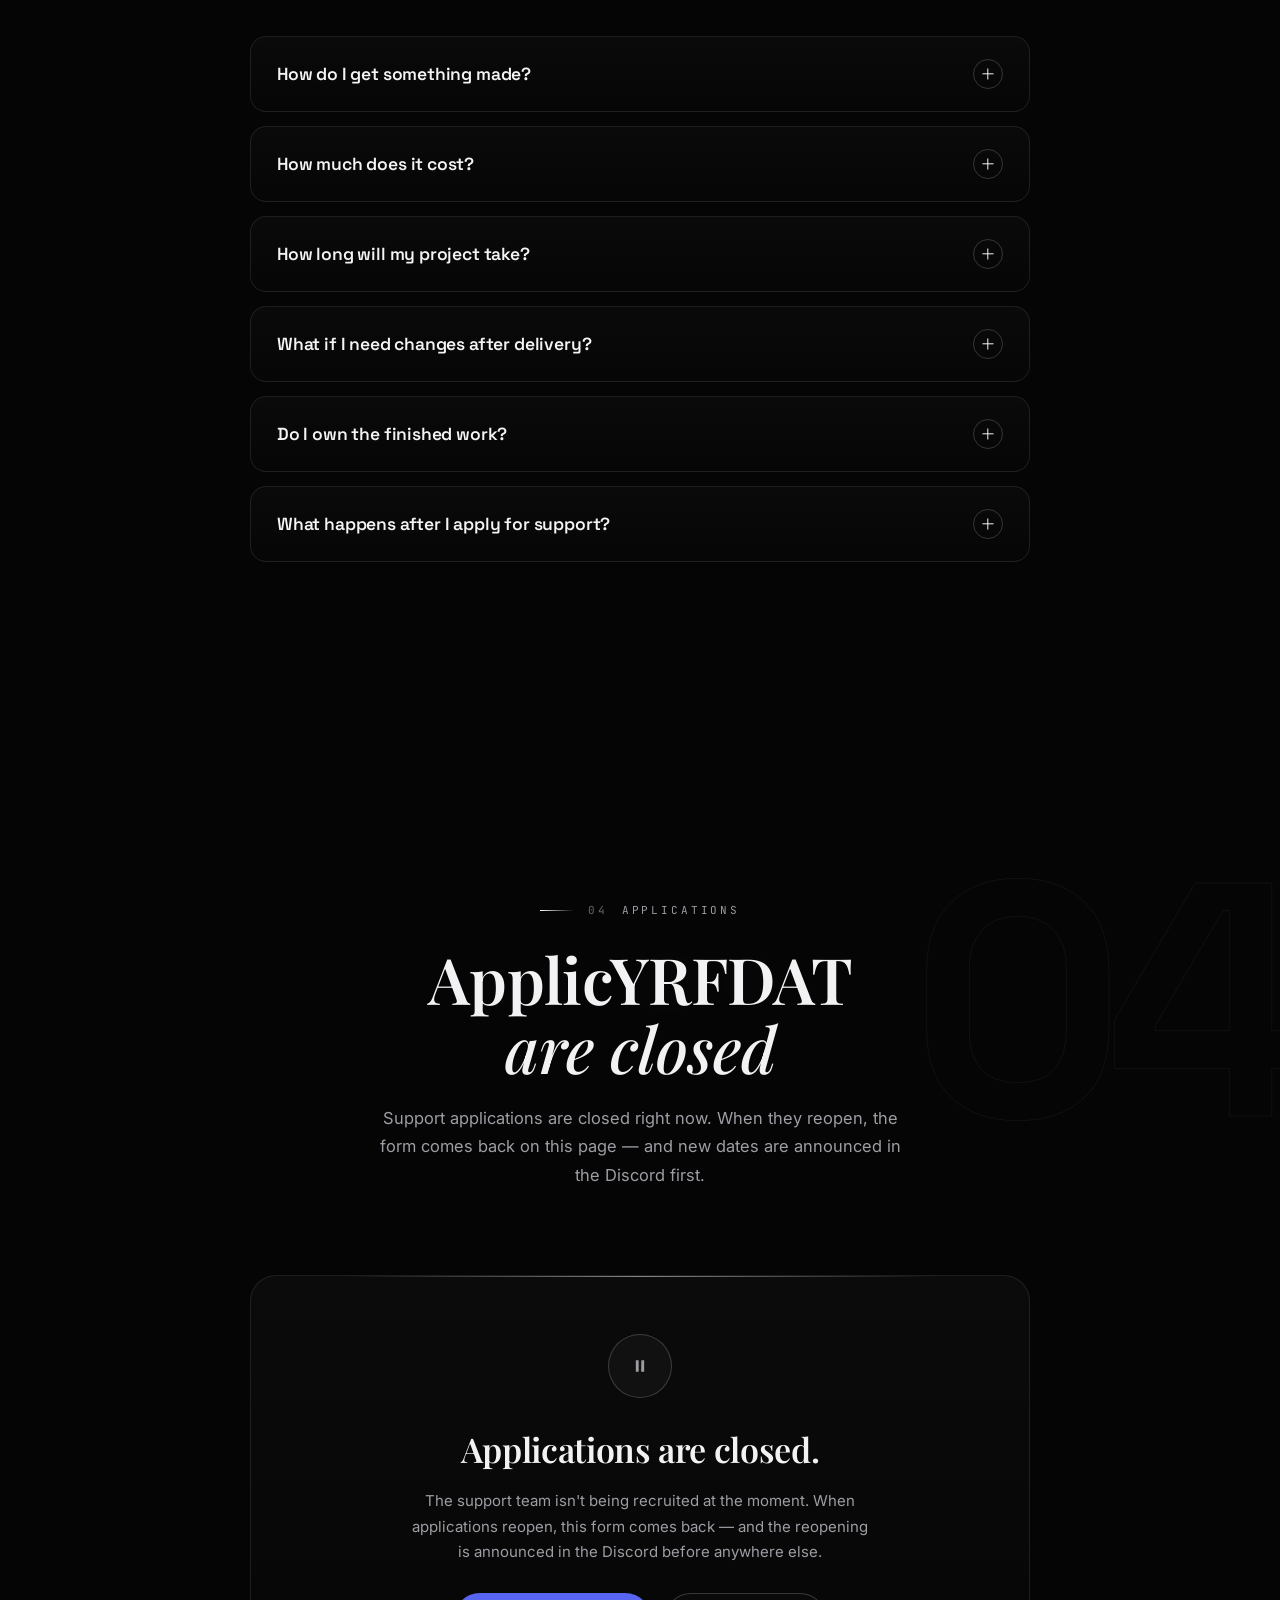
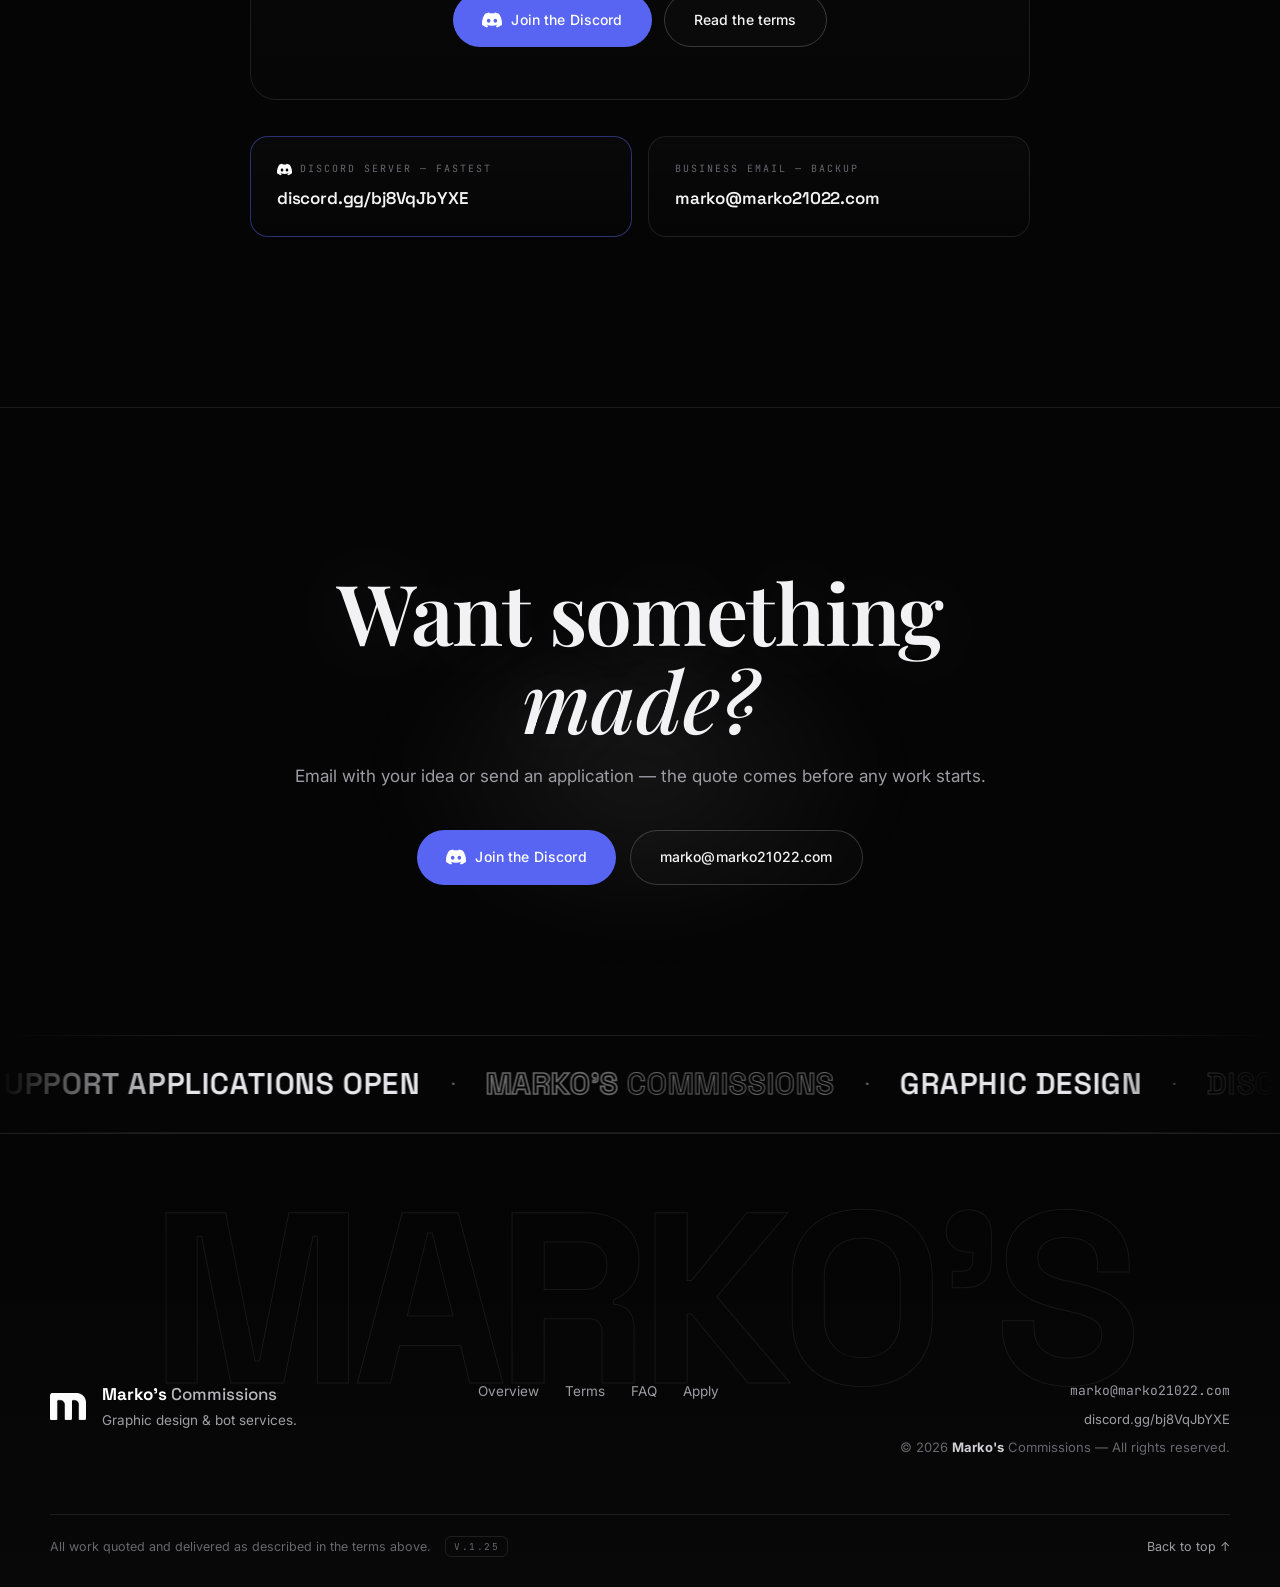
==== commit e98ba6cc: "V.1.25 — 3D layered card content, interactive footer wordmark letters, logo spin easter egg, card en" ====
--- a/index.html
+++ b/index.html
@@ -6,7 +6,7 @@
   <title>Marko's Commissions — Graphic Design &amp; Bot Services</title>
   <meta name="description" content="Marko's Commissions is a commission service for graphic design and custom Discord bots. Fixed quotes, direct communication, and work delivered finished.">
   <meta name="theme-color" content="#050505">
-  <meta name="version" content="V.1.24">
+  <meta name="version" content="V.1.25">
   <link rel="icon" type="image/svg+xml" href="favicon.svg">
   <link rel="apple-touch-icon" href="assets/logo.png">
 
@@ -70,7 +70,7 @@
       <a class="btn btn-discord" href="https://discord.gg/bj8VqJbYXE" target="_blank" rel="noopener noreferrer"><img class="btn-ico" src="assets/logos/discord.svg" alt="" width="18" height="18">Join the Discord</a>
       <button class="btn btn-ghost" type="button" data-mail-open>marko@marko21022.com</button>
     </div>
-    <p class="menu-foot"><span class="ver">V.1.24</span> &middot; Clanko V2 chat lives bottom-right</p>
+    <p class="menu-foot"><span class="ver">V.1.25</span> &middot; Clanko V2 chat lives bottom-right</p>
   </div>
 
   <div class="dots" id="dots" aria-hidden="true">
@@ -560,7 +560,7 @@
   </div>
 
   <footer class="footer">
-    <div class="footer-mark" aria-hidden="true">MARKO'S</div>
+    <div class="footer-mark" aria-hidden="true"><span>M</span><span>A</span><span>R</span><span>K</span><span>O</span><span>'</span><span>S</span></div>
     <div class="container footer-grid">
       <div class="footer-brand">
         <img class="footer-logo" src="assets/logo.png" alt="Marko's Commissions logo" width="36" height="27">
@@ -582,7 +582,7 @@
       </div>
     </div>
     <div class="container footer-line">
-      <p>All work quoted and delivered as described in the terms above. <span class="ver">V.1.24</span></p>
+      <p>All work quoted and delivered as described in the terms above. <span class="ver">V.1.25</span></p>
       <a href="#top" class="to-top">Back to top ↑</a>
     </div>
   </footer>
--- a/css/style.css
+++ b/css/style.css
@@ -151,6 +151,11 @@
   position: fixed; right: 30px; top: 50%; transform: translateY(-50%);
   z-index: 90; display: grid; gap: 16px;
 }
+.dots::before {
+  content: ""; position: absolute; left: 50%; top: -22px; bottom: -22px;
+  width: 1px; transform: translateX(-50%);
+  background: linear-gradient(180deg, transparent, var(--line) 25%, var(--line) 75%, transparent);
+}
 .dots a {
   position: relative; width: 9px; height: 9px; border-radius: 50%;
   border: 1px solid rgba(255, 255, 255, 0.35); cursor: pointer;
@@ -273,6 +278,12 @@
   position: relative; width: 210px; height: 190px;
   display: flex; align-items: center; justify-content: center;
   margin: 0 auto 14px;
+}
+.hero-logo-wrap { cursor: pointer; }
+html.motion-on .hero-logo-wrap.spin { animation: logo-spin 0.95s var(--ease); }
+@keyframes logo-spin {
+  0% { transform: perspective(700px) rotateY(0deg); }
+  100% { transform: perspective(700px) rotateY(360deg); }
 }
 html.motion-on .hero-logo-wrap { animation: floaty 7s ease-in-out infinite; }
 @keyframes floaty { 0%, 100% { translate: 0 0; } 50% { translate: 0 -12px; } }
@@ -501,7 +512,13 @@
   padding: 7px 12px; background: rgba(255, 255, 255, 0.03);
 }
 .card-index { font-family: var(--disp); font-weight: 500; font-size: 15px; color: var(--dim); }
-.card h3 { font-family: var(--disp); font-weight: 600; font-size: 27px; letter-spacing: -0.02em; margin-bottom: 14px; }
+.card h3 { font-family: var(--disp); font-weight: 600; font-size: 27px; letter-spacing: -0.02em; margin-bottom: 14px; transform: translateZ(0); transition: transform 0.55s var(--ease); }
+.card .card-copy, .card .card-list, .card .card-foot, .card .card-top { transform: translateZ(0); transition: transform 0.55s var(--ease); }
+.card:hover h3 { transform: translateZ(30px); }
+.card:hover .card-copy { transform: translateZ(20px); }
+.card:hover .card-list { transform: translateZ(14px); }
+.card:hover .card-foot { transform: translateZ(8px); }
+.card:hover .card-top { transform: translateZ(10px); }
 .card-copy { color: var(--mut); font-size: 15px; line-height: 1.68; margin-bottom: 28px; }
 .card-list { display: grid; gap: 11px; }
 .card-list li {
@@ -932,6 +949,8 @@
   transition-delay: calc(var(--d, 0) * 85ms);
 }
 html.motion-on .rv.in { opacity: 1; transform: none; filter: none; }
+html.motion-on .cards .card:nth-child(1):not(.in) { transform: translateX(-46px); }
+html.motion-on .cards .card:nth-child(2):not(.in) { transform: translateX(46px); }
 
 /* motion off: kill decorative animations */
 html[data-motion="off"] .marquee-track,
@@ -1685,6 +1704,10 @@
 }
 
 /* giant footer wordmark */
+.footer-mark span {
+  display: inline-block; transition: transform 0.3s var(--ease), -webkit-text-stroke-color 0.3s ease;
+  will-change: transform;
+}
 .footer-mark {
   font-family: var(--disp); font-weight: 700;
   font-size: clamp(110px, 19vw, 330px); line-height: 0.82;
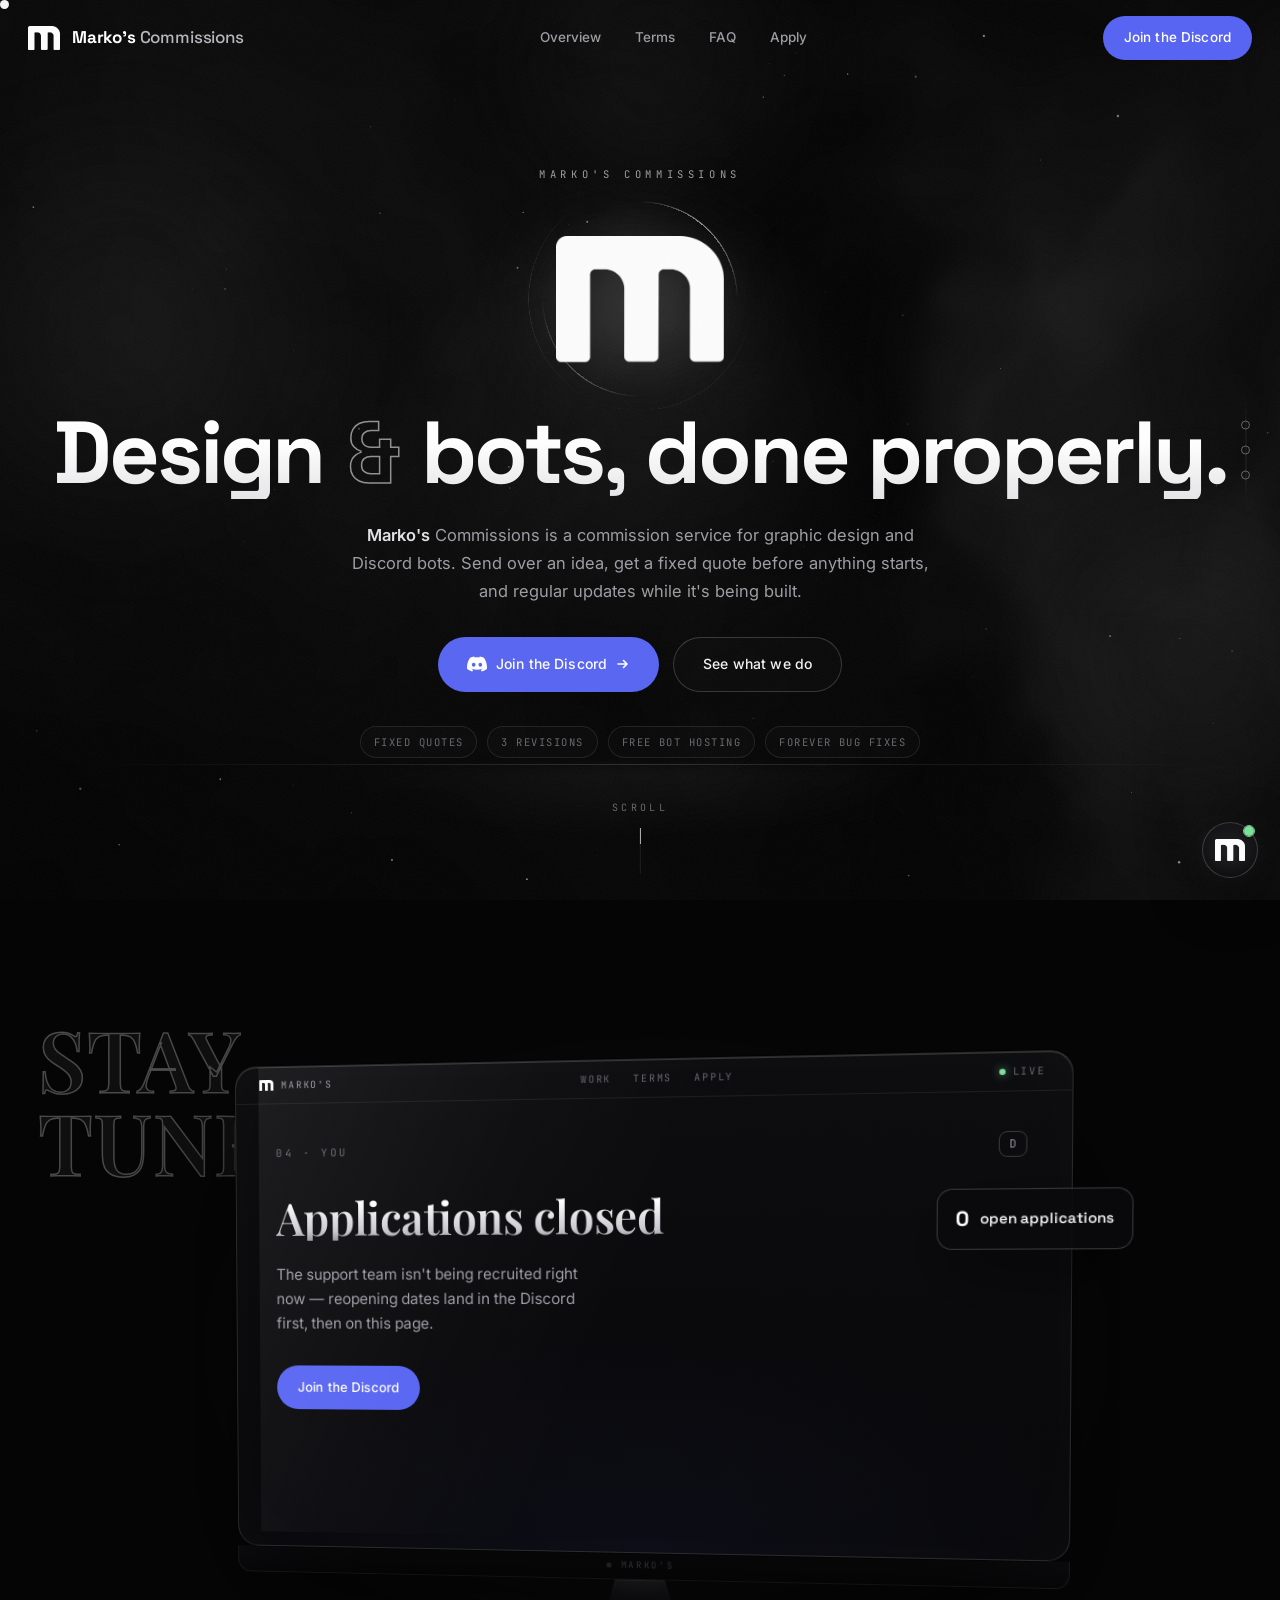
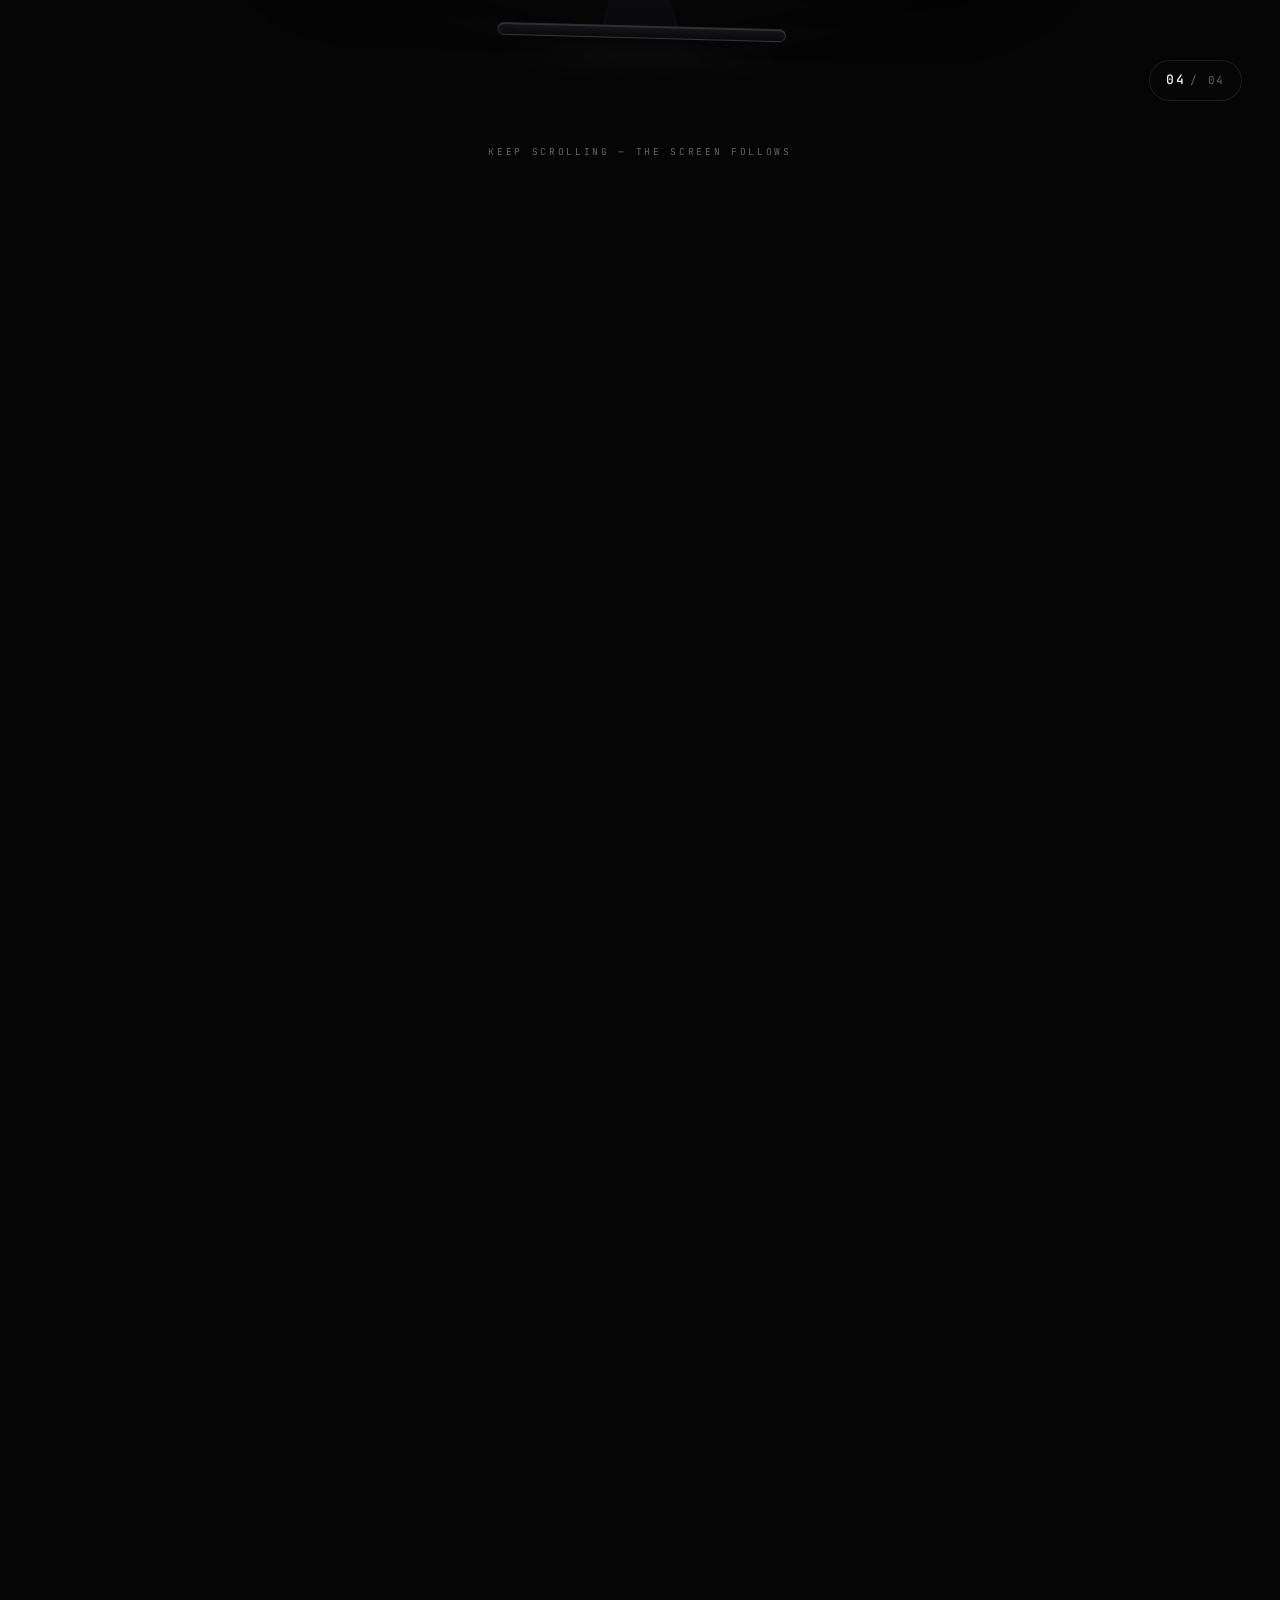
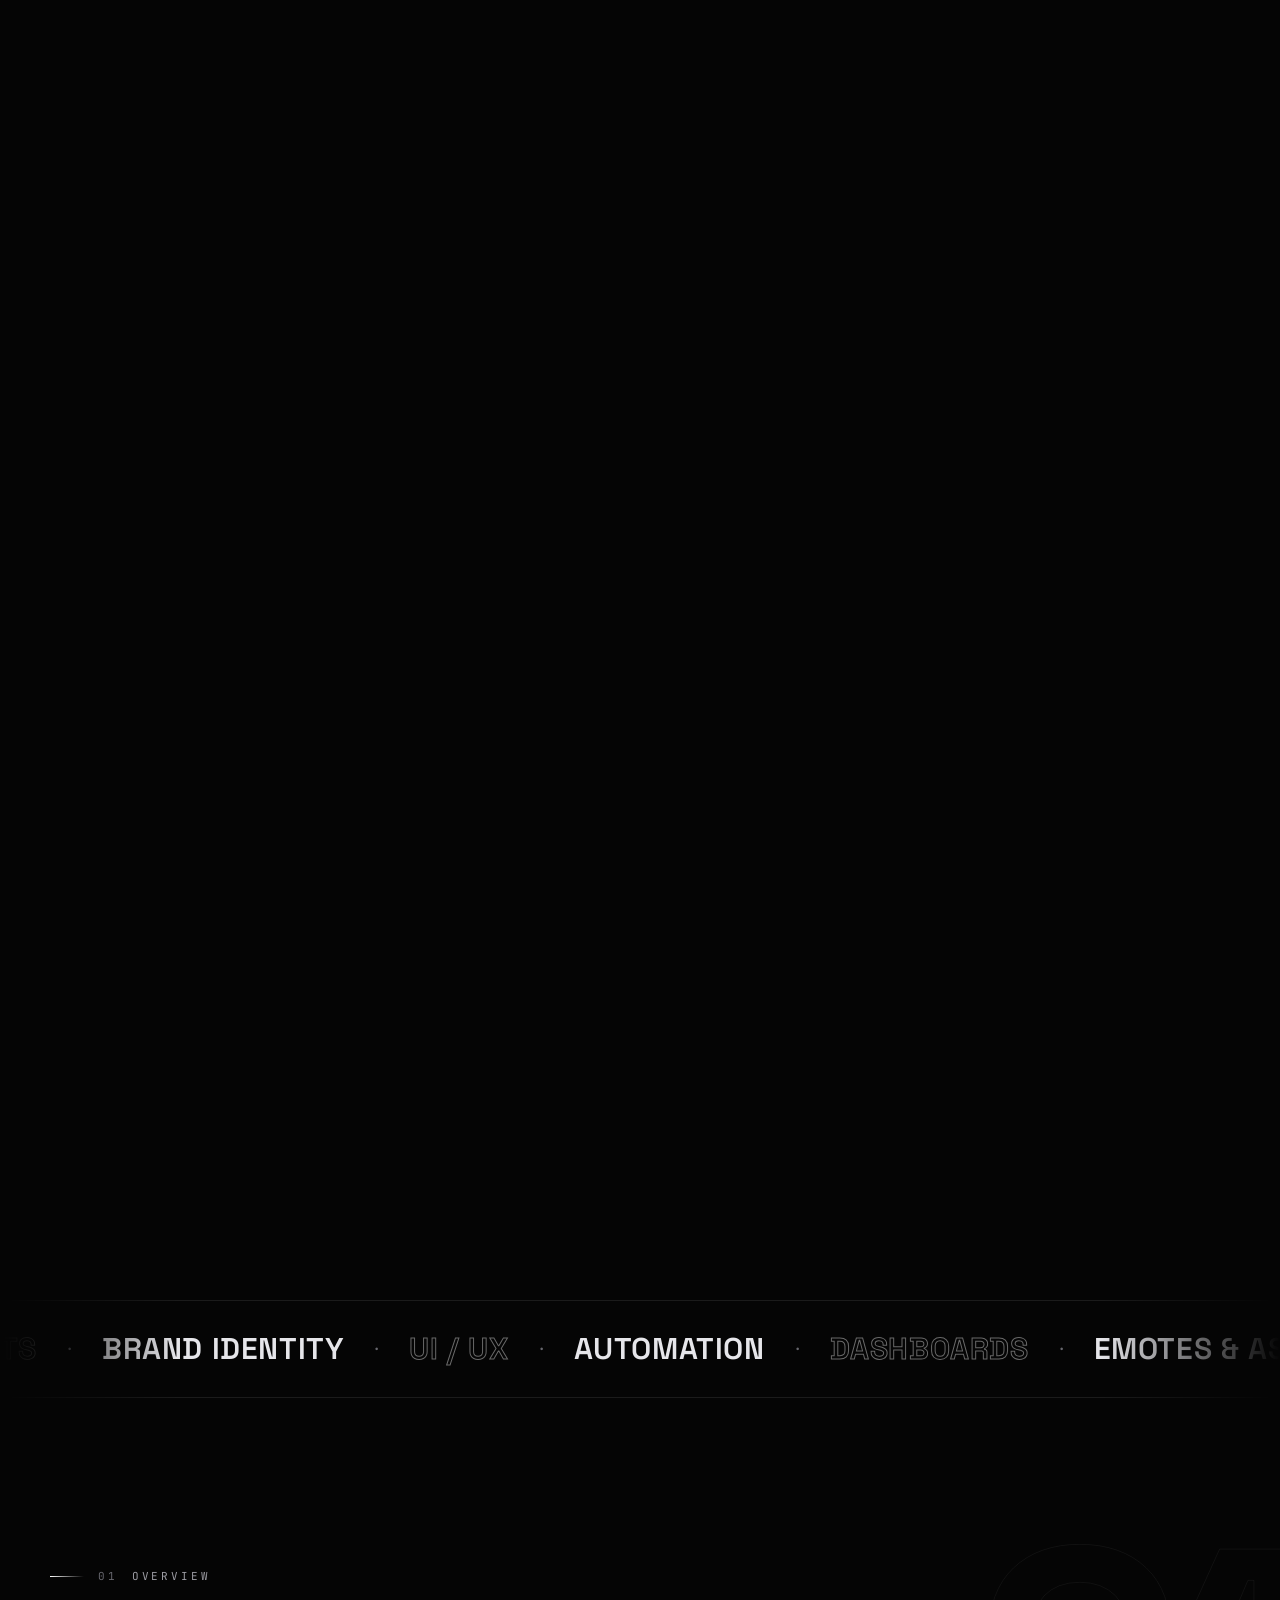
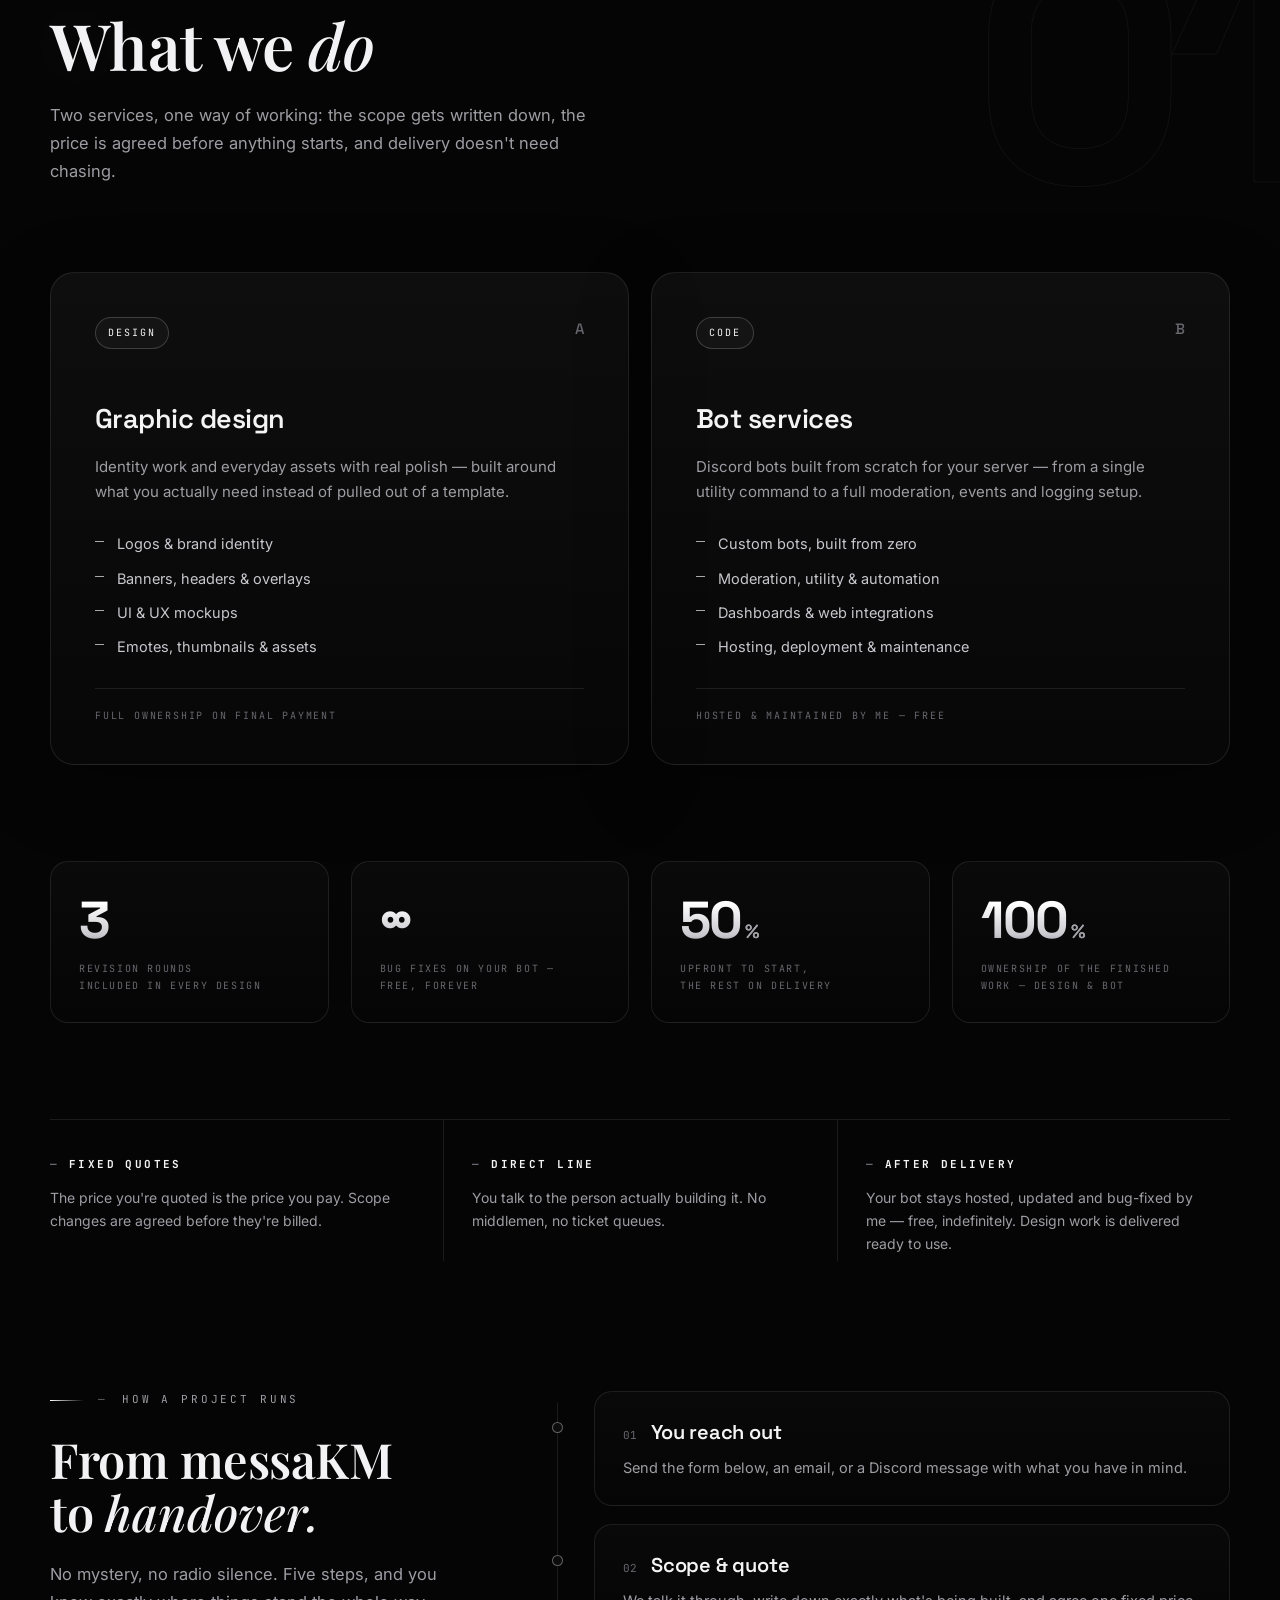
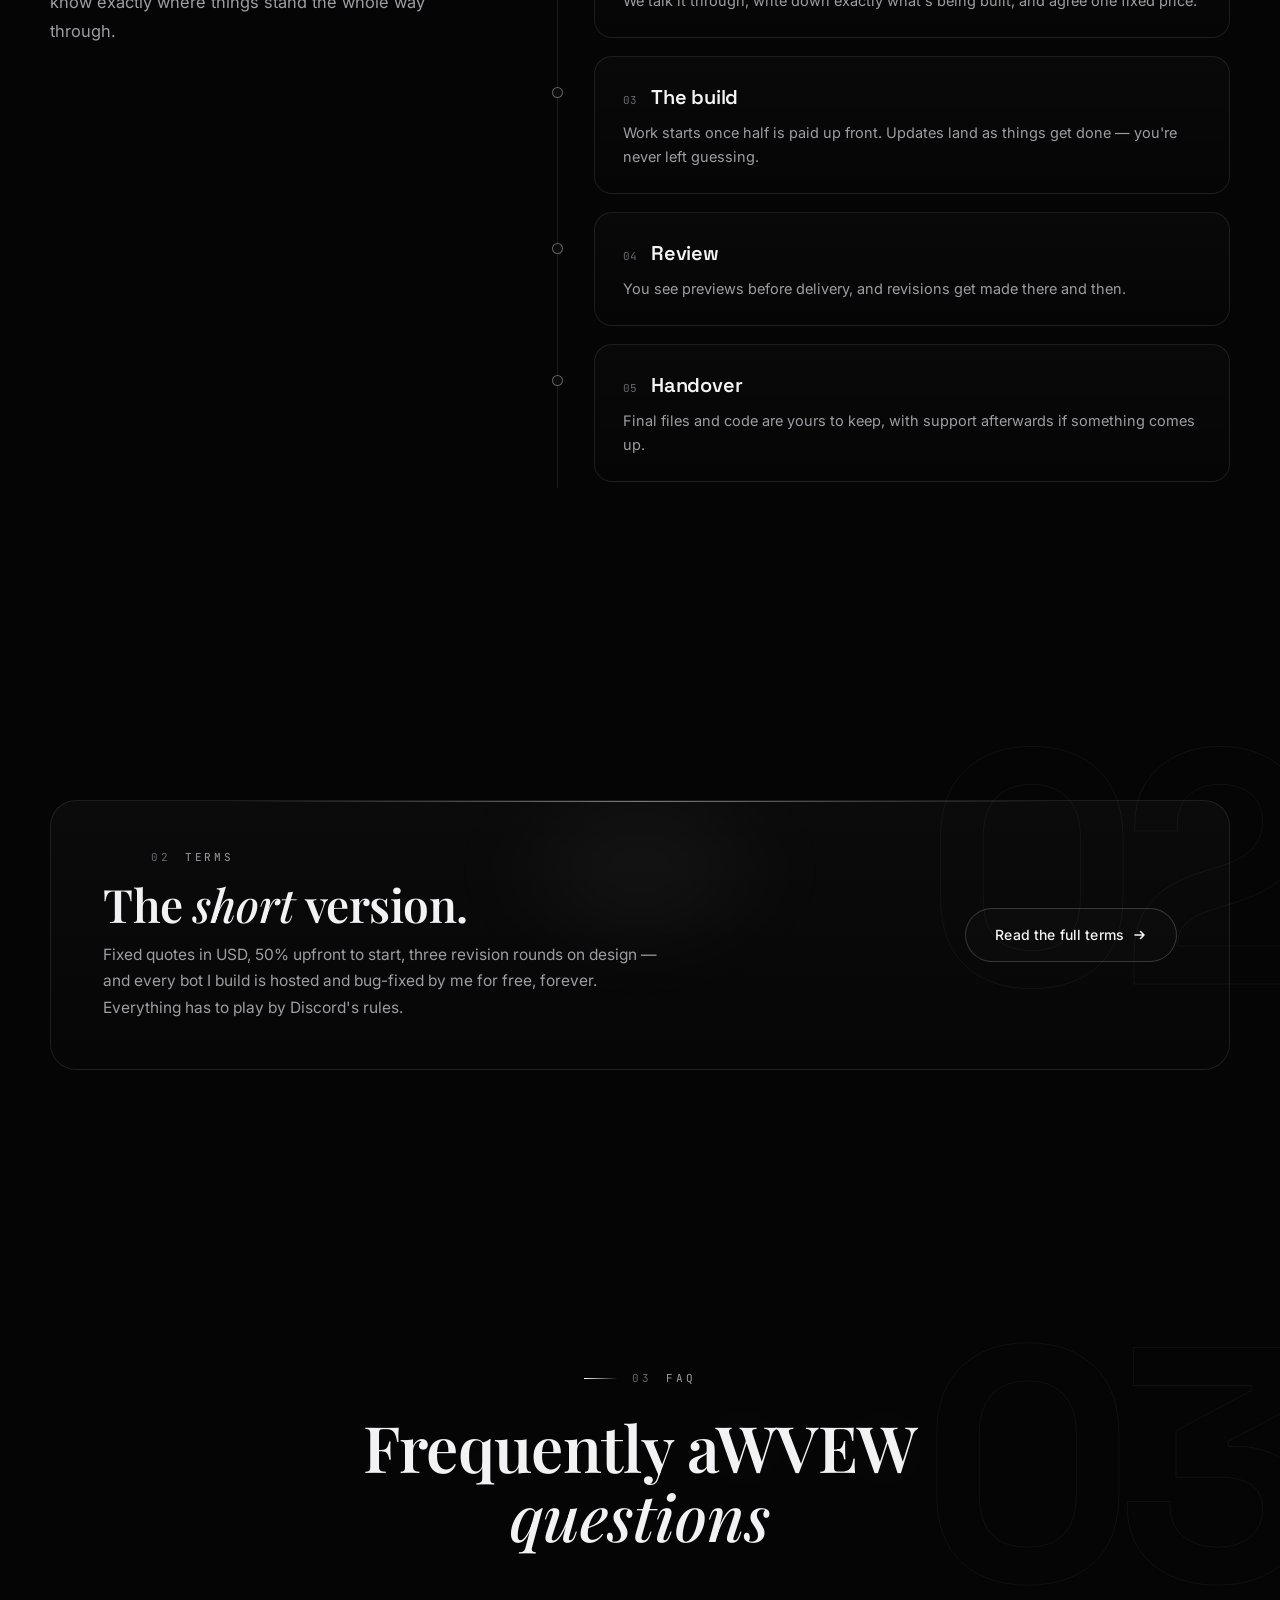
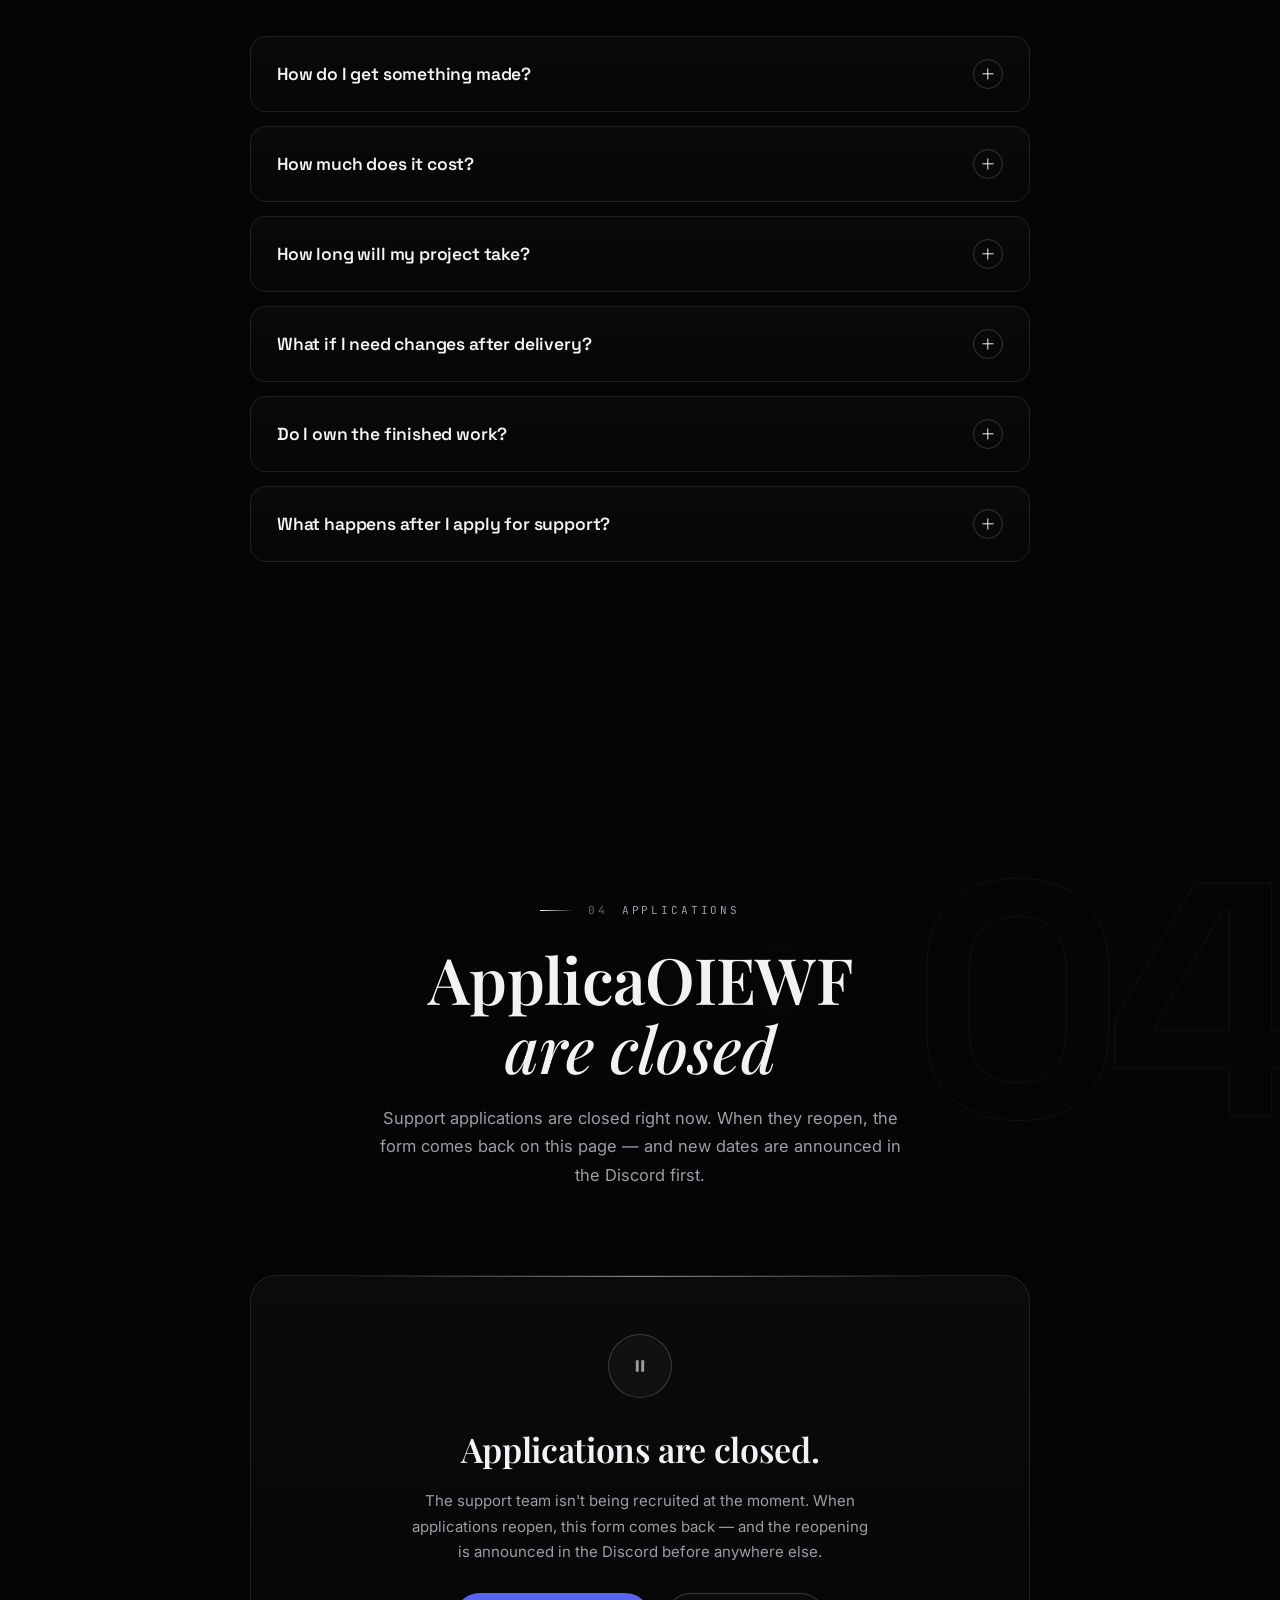
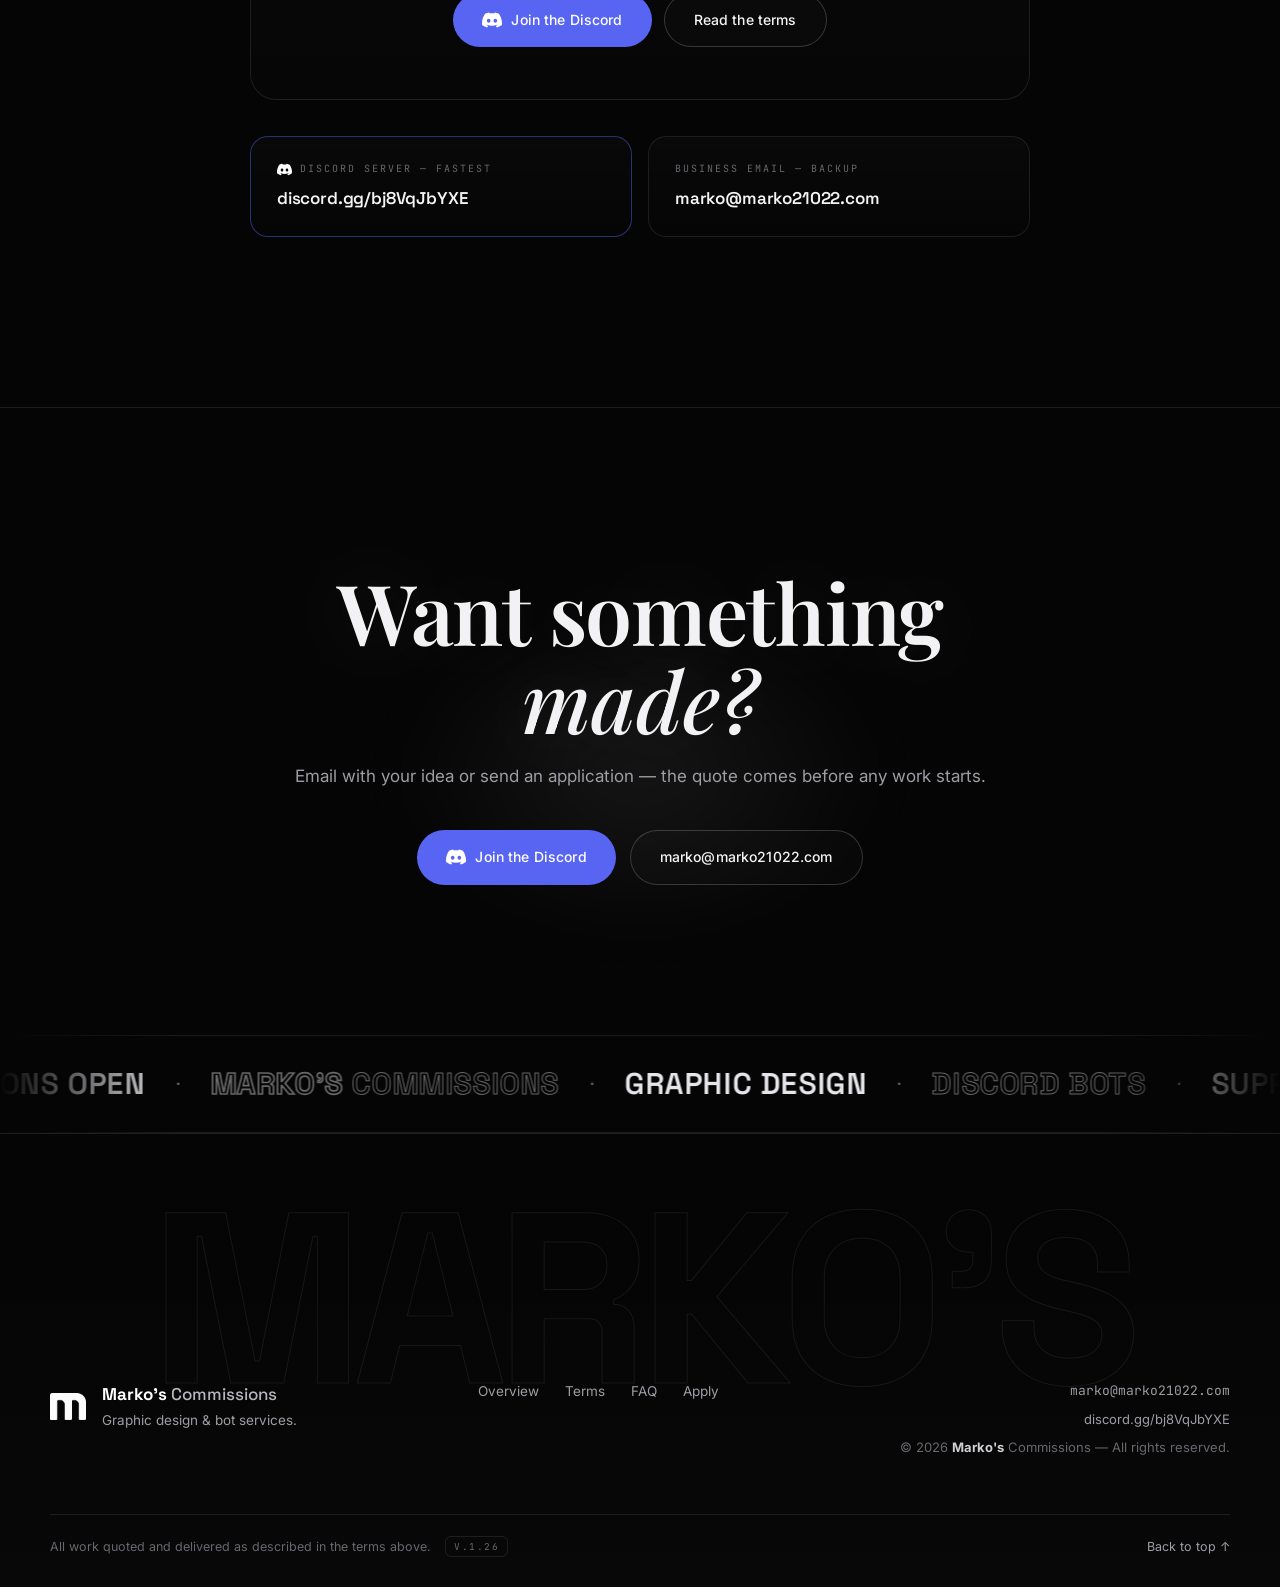
==== commit 36455d08: "V.1.26 — everything interactable: cards/why items ask Clanko V2, marquee words navigate, hero click " ====
--- a/index.html
+++ b/index.html
@@ -6,7 +6,7 @@
   <title>Marko's Commissions — Graphic Design &amp; Bot Services</title>
   <meta name="description" content="Marko's Commissions is a commission service for graphic design and custom Discord bots. Fixed quotes, direct communication, and work delivered finished.">
   <meta name="theme-color" content="#050505">
-  <meta name="version" content="V.1.25">
+  <meta name="version" content="V.1.26">
   <link rel="icon" type="image/svg+xml" href="favicon.svg">
   <link rel="apple-touch-icon" href="assets/logo.png">
 
@@ -70,7 +70,7 @@
       <a class="btn btn-discord" href="https://discord.gg/bj8VqJbYXE" target="_blank" rel="noopener noreferrer"><img class="btn-ico" src="assets/logos/discord.svg" alt="" width="18" height="18">Join the Discord</a>
       <button class="btn btn-ghost" type="button" data-mail-open>marko@marko21022.com</button>
     </div>
-    <p class="menu-foot"><span class="ver">V.1.25</span> &middot; Clanko V2 chat lives bottom-right</p>
+    <p class="menu-foot"><span class="ver">V.1.26</span> &middot; Clanko V2 chat lives bottom-right</p>
   </div>
 
   <div class="dots" id="dots" aria-hidden="true">
@@ -245,7 +245,7 @@
         </header>
 
         <div class="cards">
-          <article class="card rv" style="--d:0">
+          <article class="card rv clickable" style="--d:0" data-chat="Tell me about the graphic design services" title="Click to ask Clanko V2 about design">
             <div class="card-top">
               <span class="card-tag">Design</span>
               <span class="card-index" aria-hidden="true">A</span>
@@ -264,7 +264,7 @@
             <p class="card-foot">Full ownership on final payment</p>
           </article>
 
-          <article class="card rv" style="--d:1">
+          <article class="card rv clickable" style="--d:1" data-chat="Tell me about the bot services" title="Click to ask Clanko V2 about bots">
             <div class="card-top">
               <span class="card-tag">Code</span>
               <span class="card-index" aria-hidden="true">B</span>
@@ -304,15 +304,15 @@
         </div>
 
         <div class="why">
-          <div class="why-item rv" style="--d:0">
+          <div class="why-item rv clickable" style="--d:0" data-chat="How does pricing work?" title="Click to ask Clanko V2 about pricing">
             <h4>Fixed quotes</h4>
             <p>The price you're quoted is the price you pay. Scope changes are agreed before they're billed.</p>
           </div>
-          <div class="why-item rv" style="--d:1">
+          <div class="why-item rv clickable" style="--d:1" data-chat="How do I contact the team?" title="Click to ask Clanko V2 about contact">
             <h4>Direct line</h4>
             <p>You talk to the person actually building it. No middlemen, no ticket queues.</p>
           </div>
-          <div class="why-item rv" style="--d:2">
+          <div class="why-item rv clickable" style="--d:2" data-chat="What about bug fixes and hosting?" title="Click to ask Clanko V2 about support">
             <h4>After delivery</h4>
             <p>Your bot stays hosted, updated and bug-fixed by me — free, indefinitely. Design work is delivered ready to use.</p>
           </div>
@@ -562,13 +562,13 @@
   <footer class="footer">
     <div class="footer-mark" aria-hidden="true"><span>M</span><span>A</span><span>R</span><span>K</span><span>O</span><span>'</span><span>S</span></div>
     <div class="container footer-grid">
-      <div class="footer-brand">
+      <a class="footer-brand" href="#top" aria-label="Back to top">
         <img class="footer-logo" src="assets/logo.png" alt="Marko's Commissions logo" width="36" height="27">
         <div>
           <p class="footer-name"><b>Marko's</b>&nbsp;Commissions</p>
           <p class="footer-tag">Graphic design &amp; bot services.</p>
         </div>
-      </div>
+      </a>
       <nav class="footer-links" aria-label="Footer">
         <a href="#overview">Overview</a>
         <a href="/terms">Terms</a>
@@ -582,7 +582,7 @@
       </div>
     </div>
     <div class="container footer-line">
-      <p>All work quoted and delivered as described in the terms above. <span class="ver">V.1.25</span></p>
+      <p>All work quoted and delivered as described in the terms above. <a class="ver" href="https://github.com/haroldissuperior-dev/marko-commissions" target="_blank" rel="noopener noreferrer" title="View the source repository">V.1.26</a></p>
       <a href="#top" class="to-top">Back to top ↑</a>
     </div>
   </footer>
--- a/css/style.css
+++ b/css/style.css
@@ -2020,3 +2020,18 @@
 /* hero facts hover */
 .hero-facts li { transition: color 0.3s ease, border-color 0.3s ease, transform 0.35s var(--ease); }
 .hero-facts li:hover { color: var(--fg); border-color: var(--line-2); transform: translateY(-2px); }
+
+/* everything interactable */
+.clickable { cursor: pointer; }
+.why-item {
+  transition: transform 0.4s var(--ease), border-left-color 0.35s ease;
+}
+.why-item:hover { transform: translateY(-3px); border-left-color: rgba(255,255,255,.45); }
+.why-item h4 { transition: color 0.3s ease; }
+.why-item:hover h4::before { color: #fff; }
+.marquee-set span { cursor: pointer; transition: opacity 0.3s ease; }
+.marquee-set span:hover { opacity: 0.55; }
+a.ver { transition: color 0.3s ease, border-color 0.3s ease; }
+a.ver:hover { color: var(--fg); border-color: var(--line-2); }
+.footer-brand { transition: opacity 0.3s ease; }
+.footer-brand:hover { opacity: 0.75; }
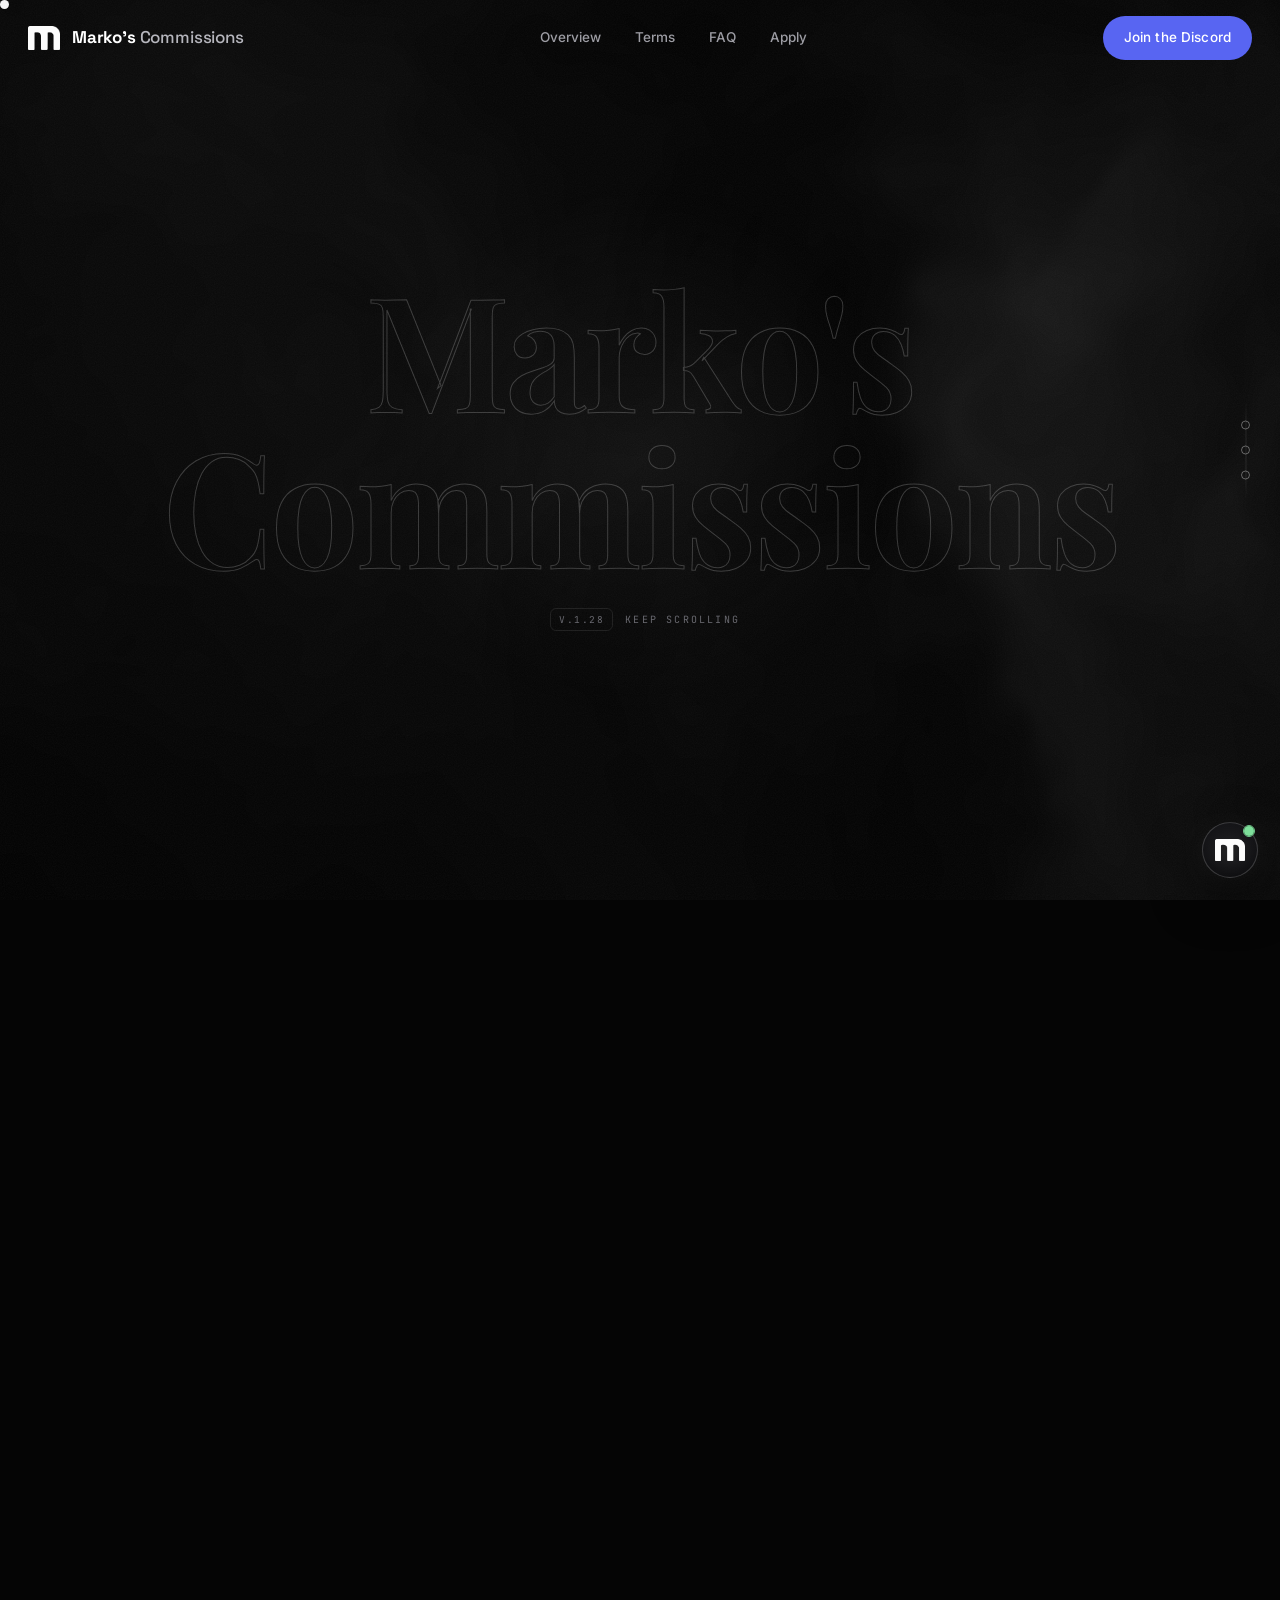
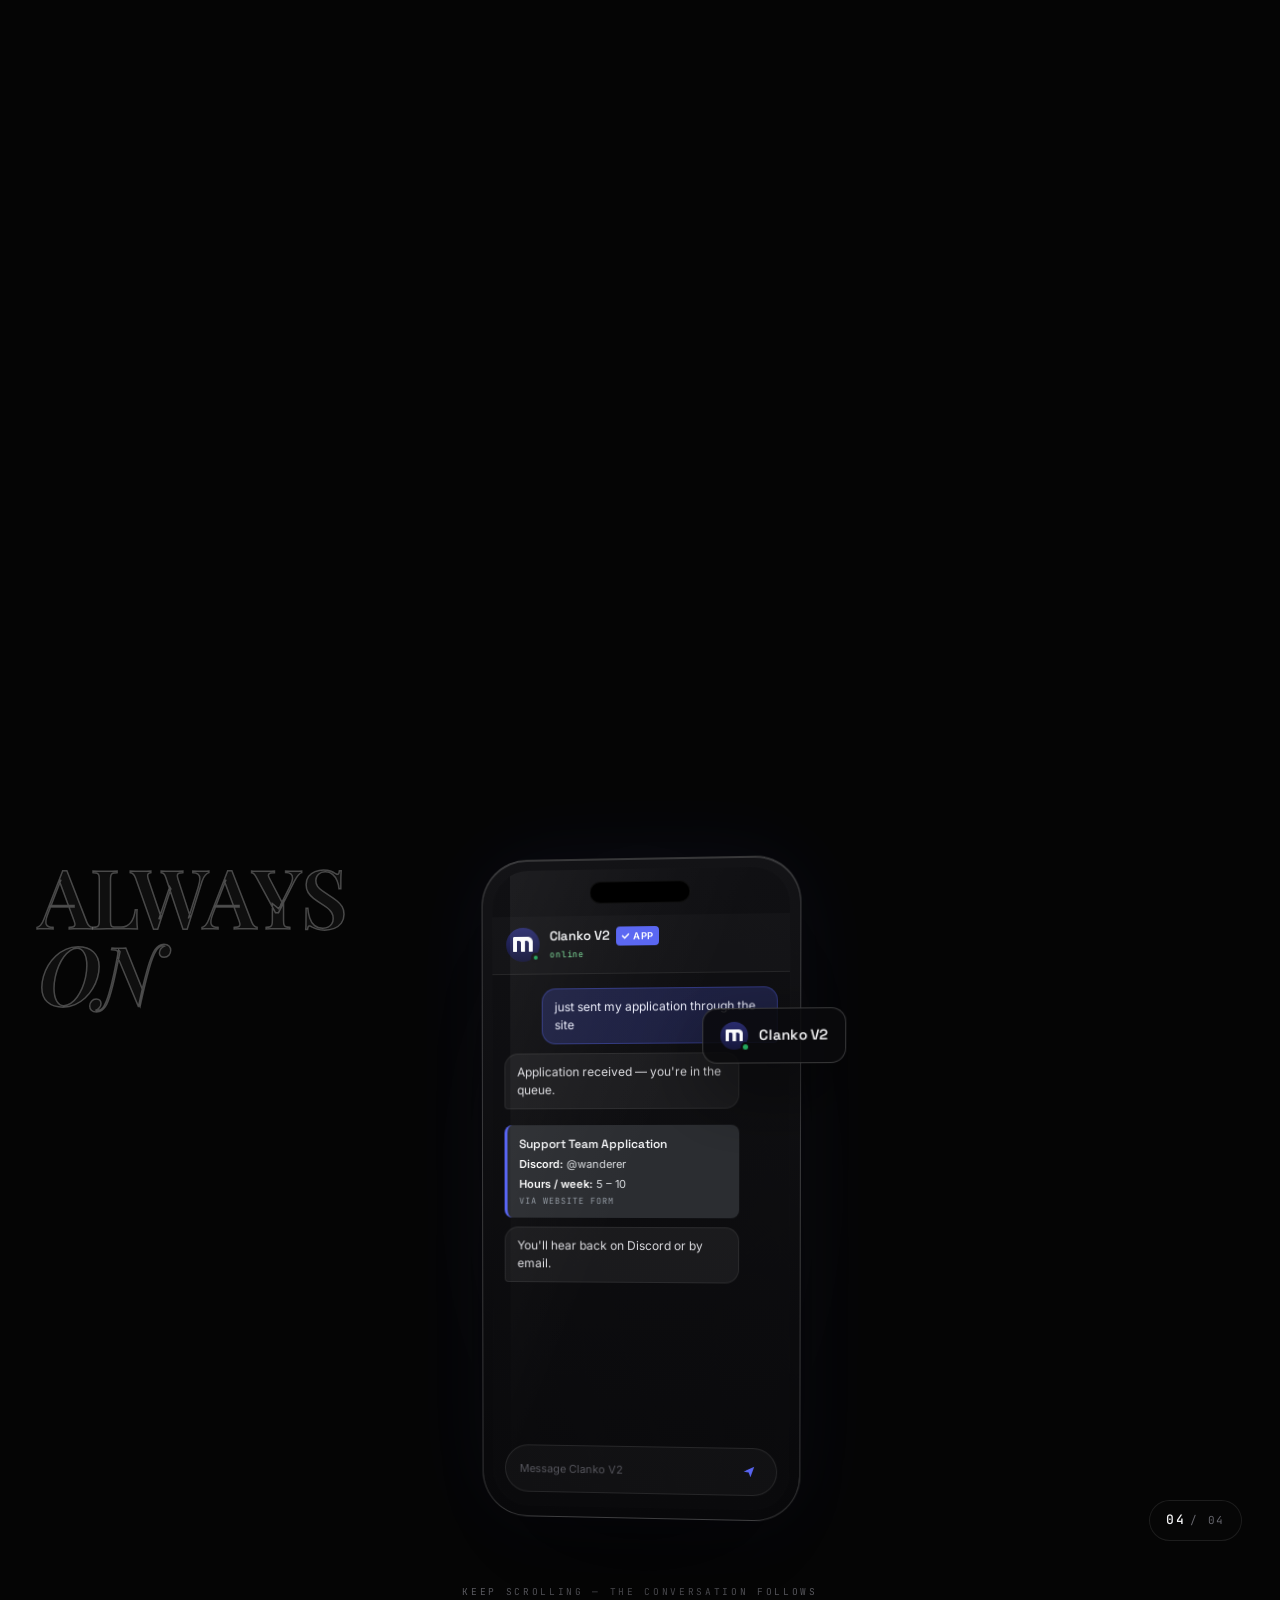
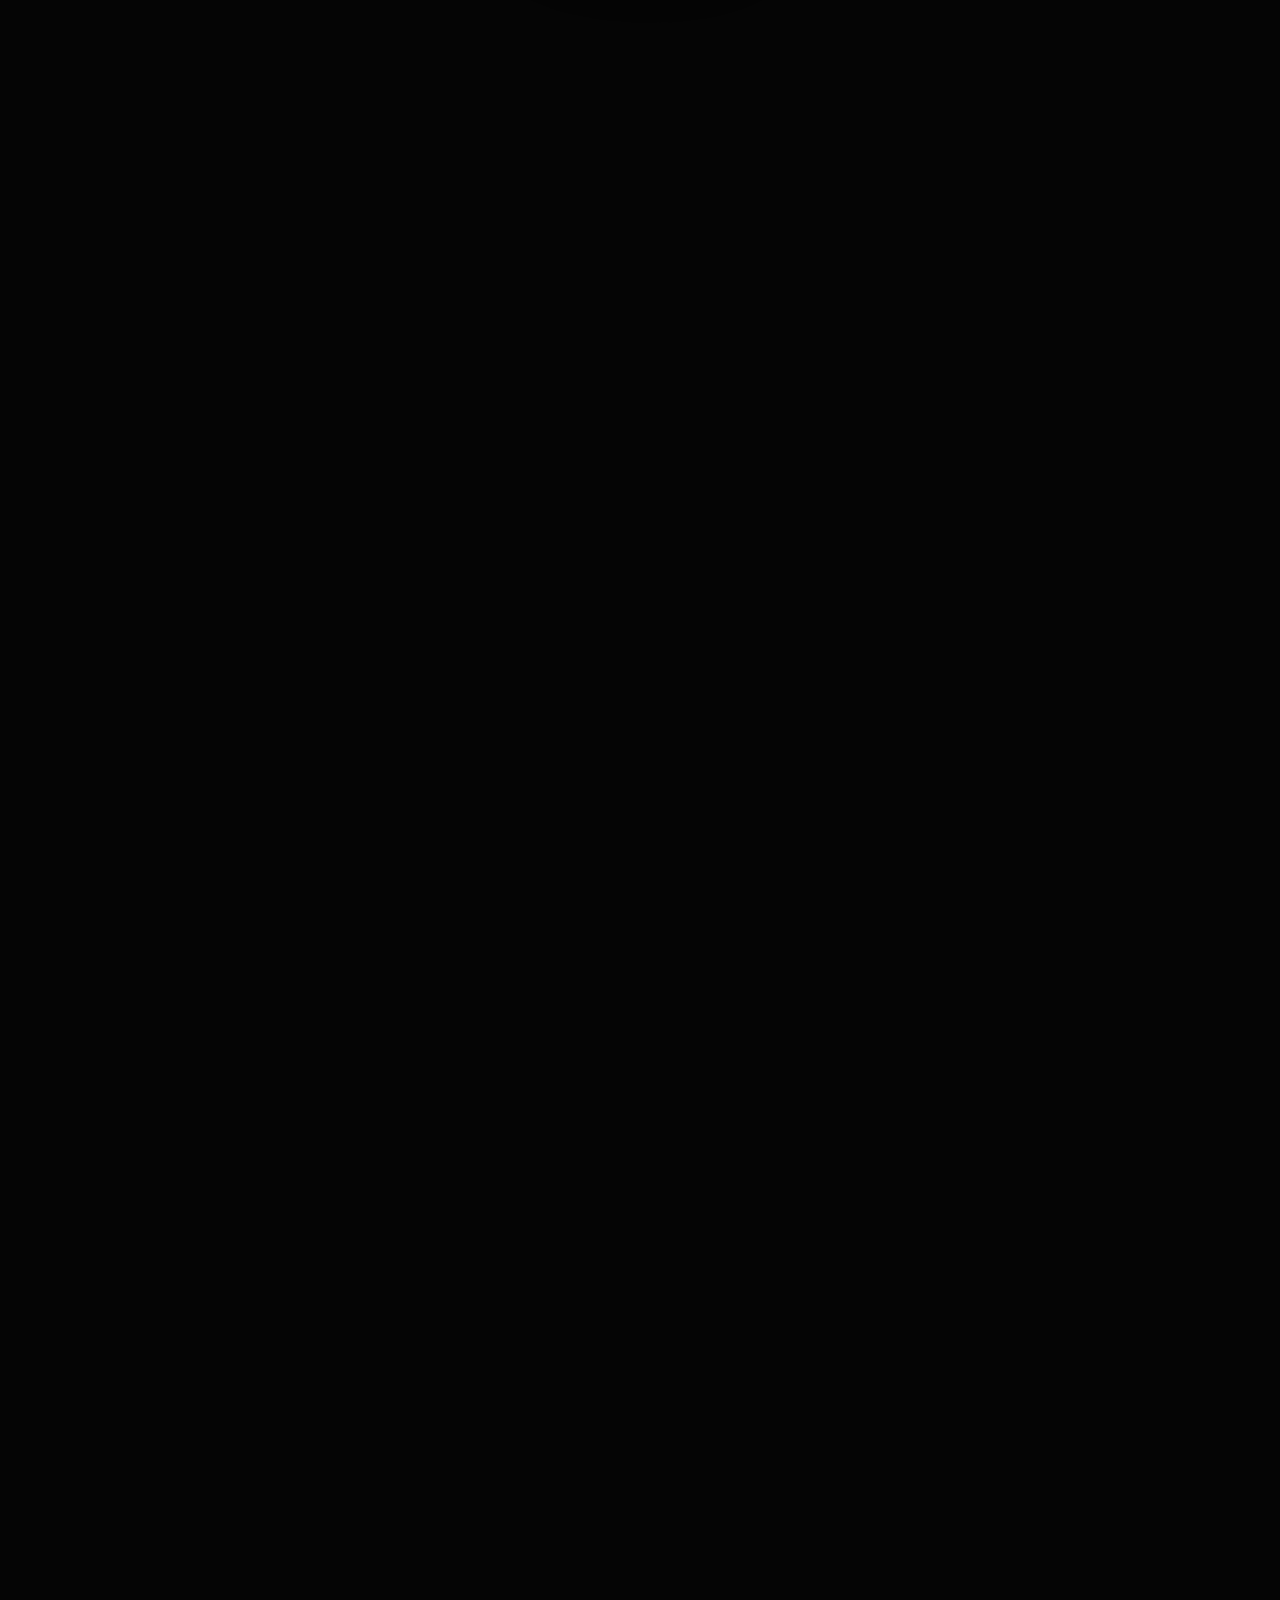
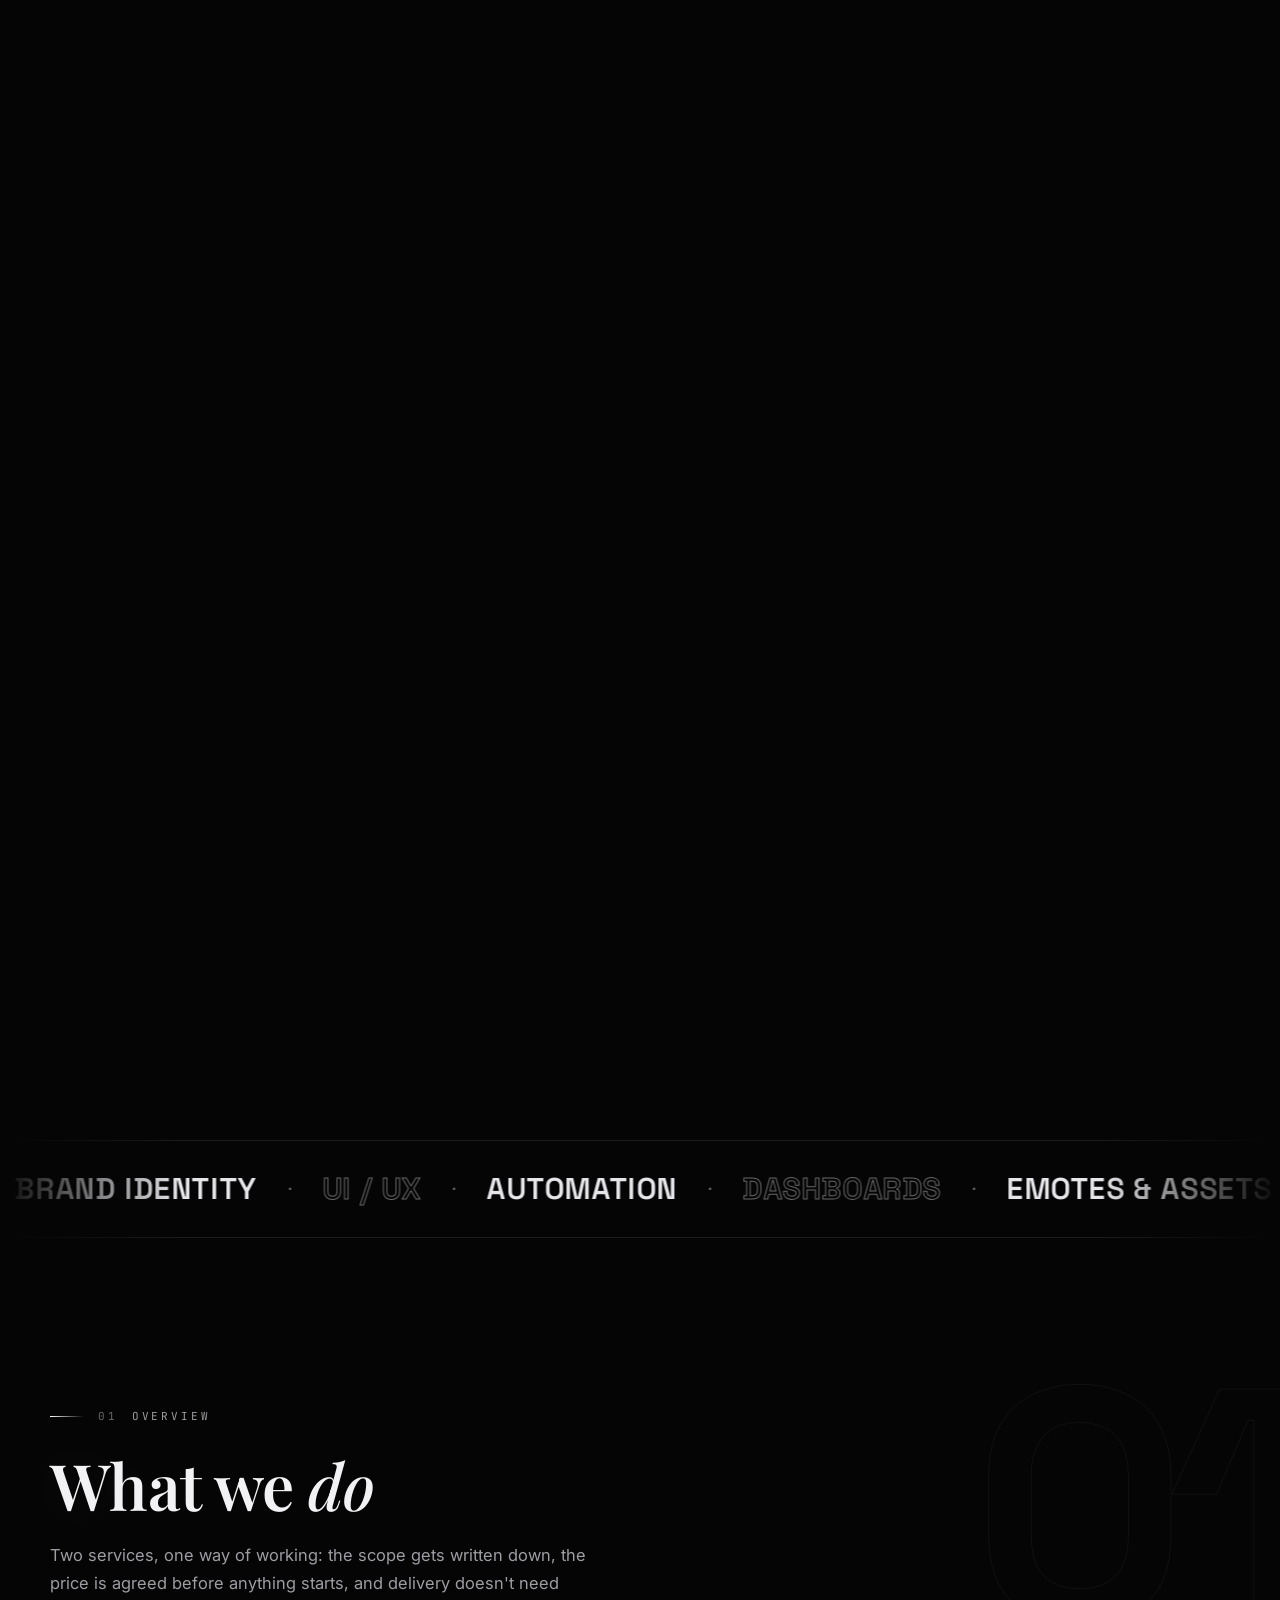
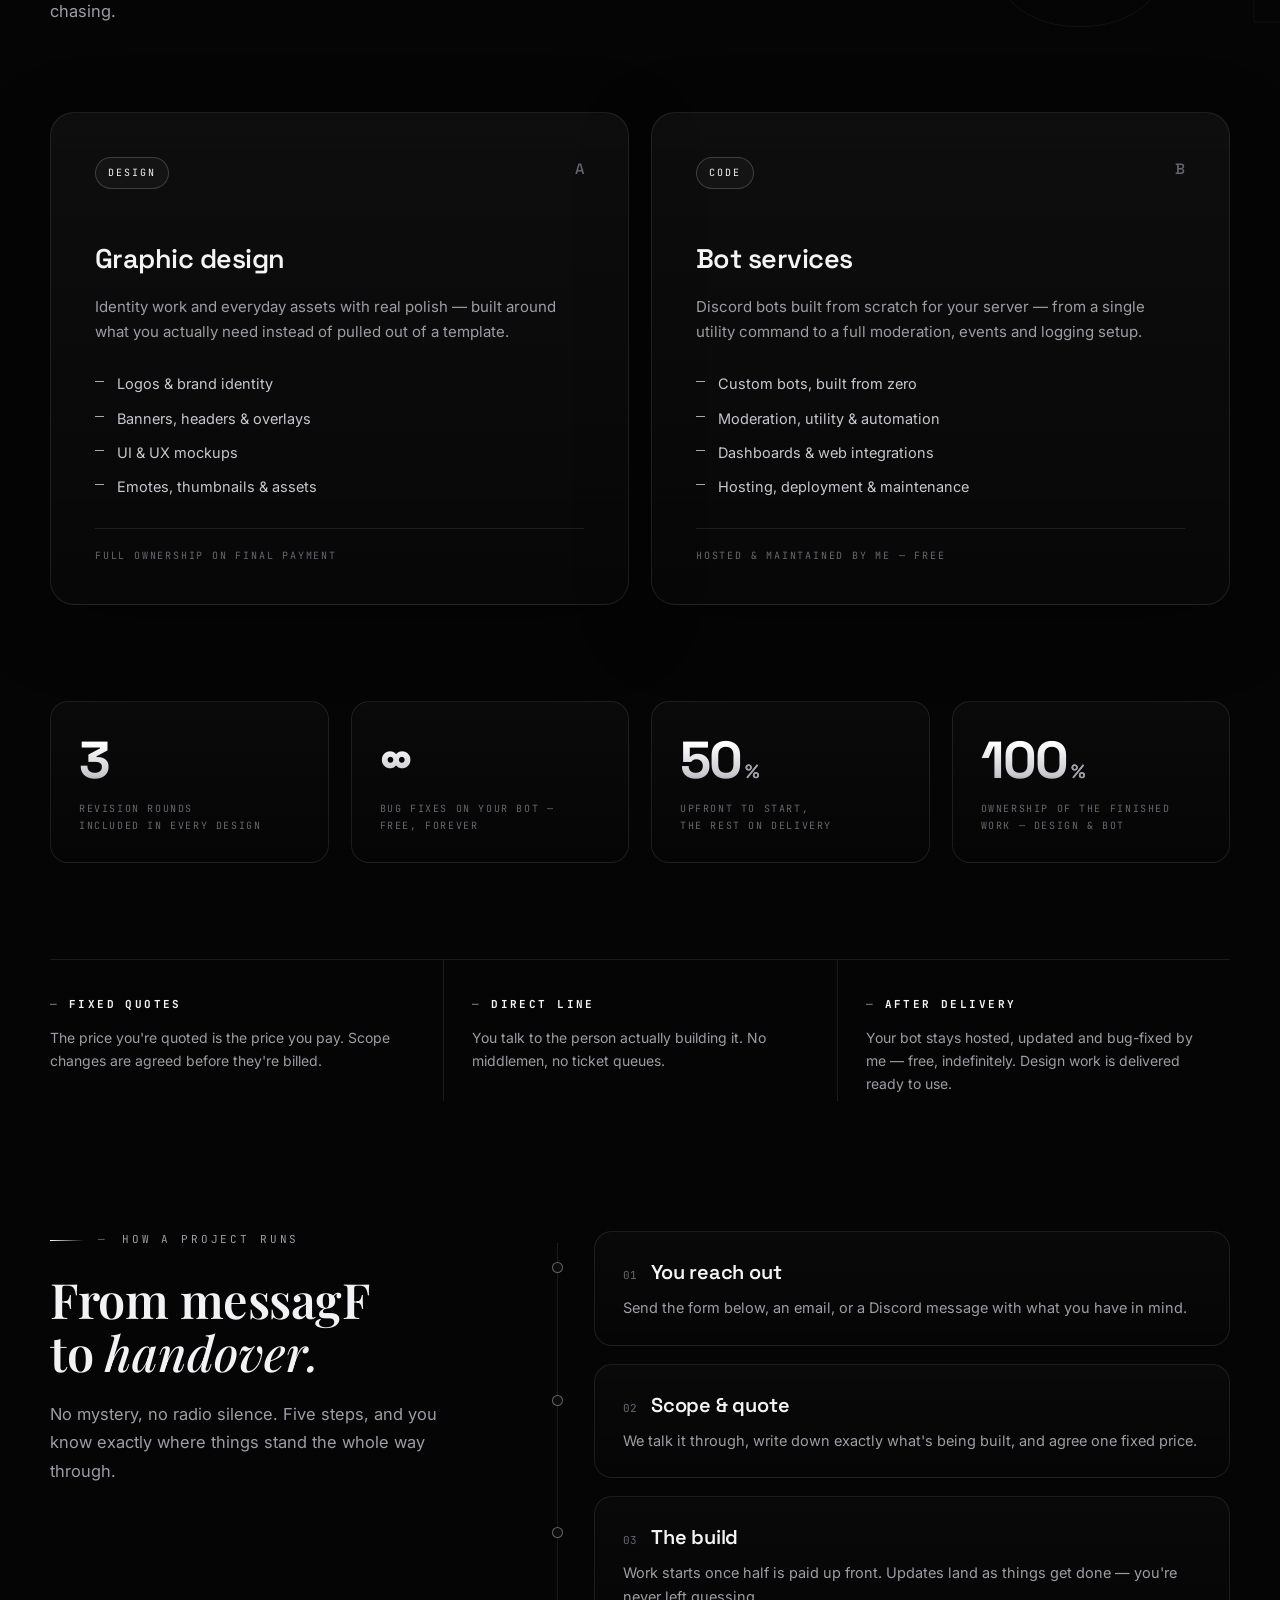
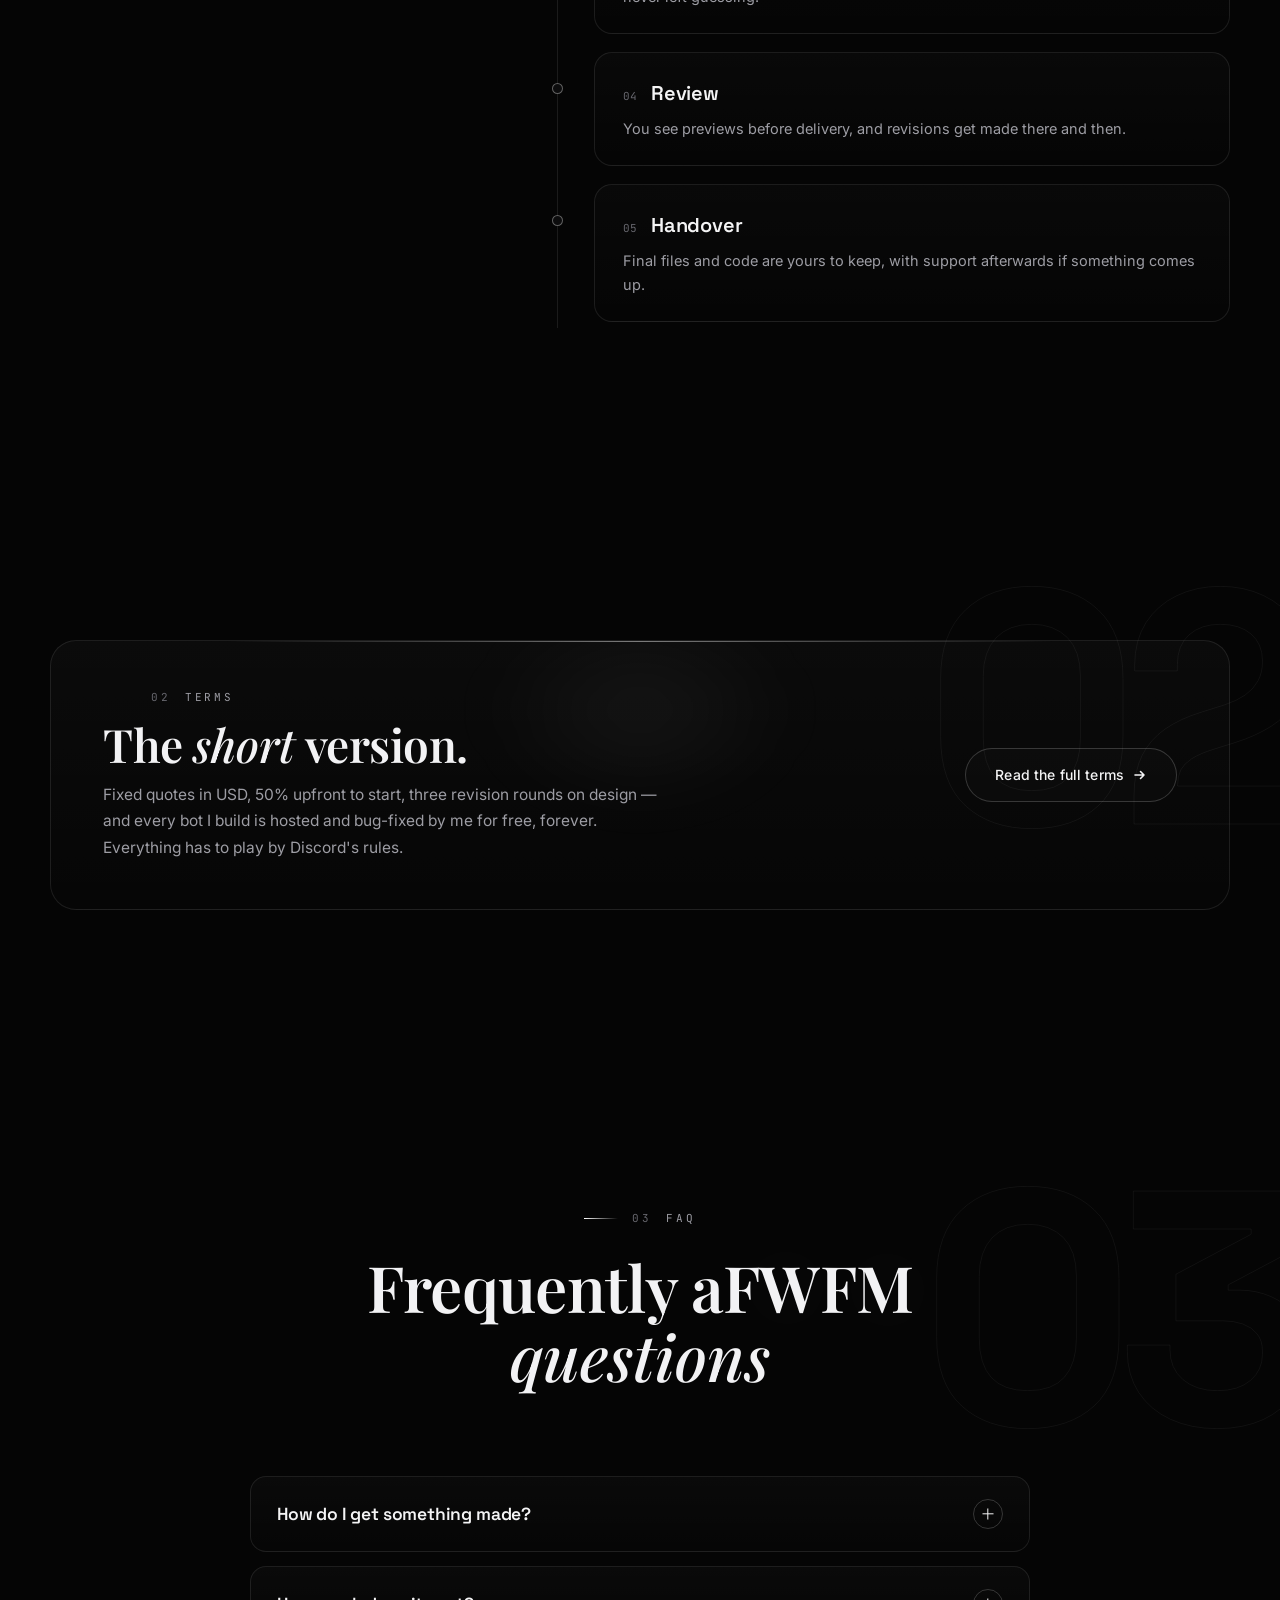
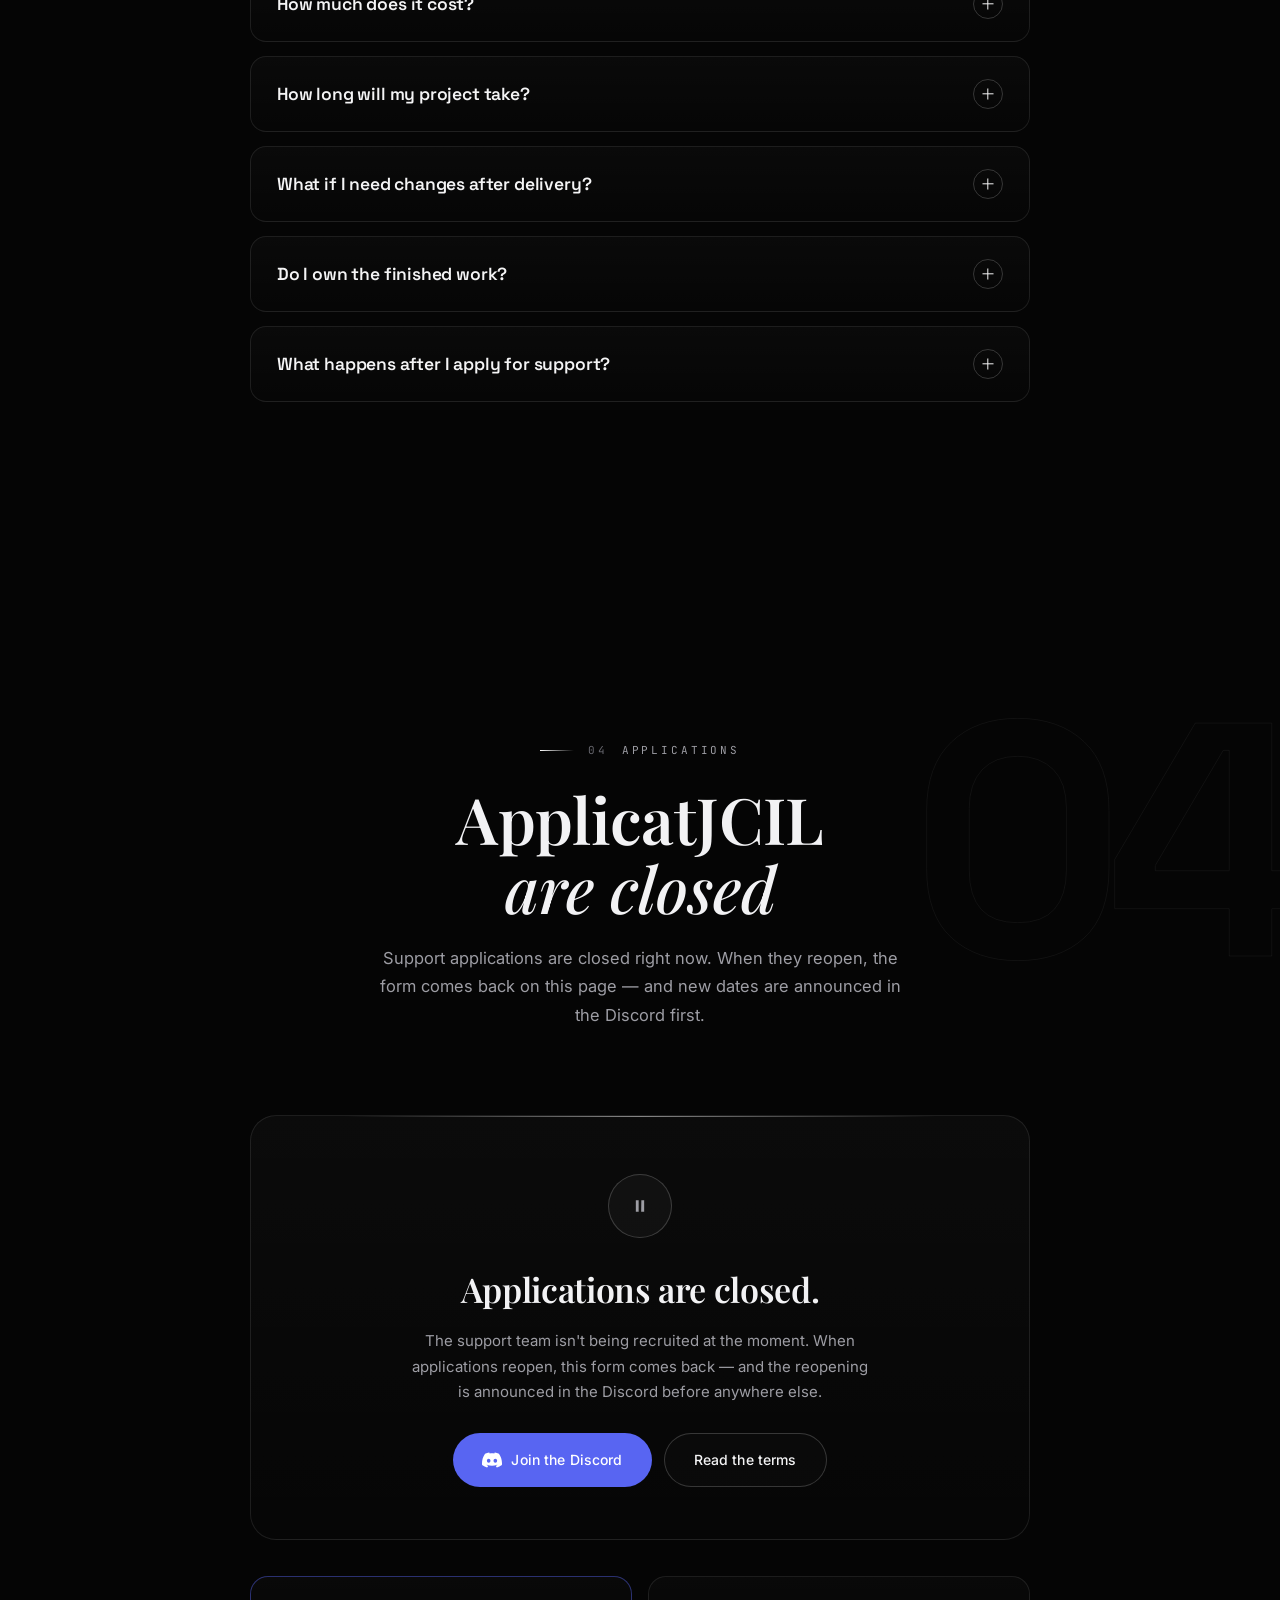
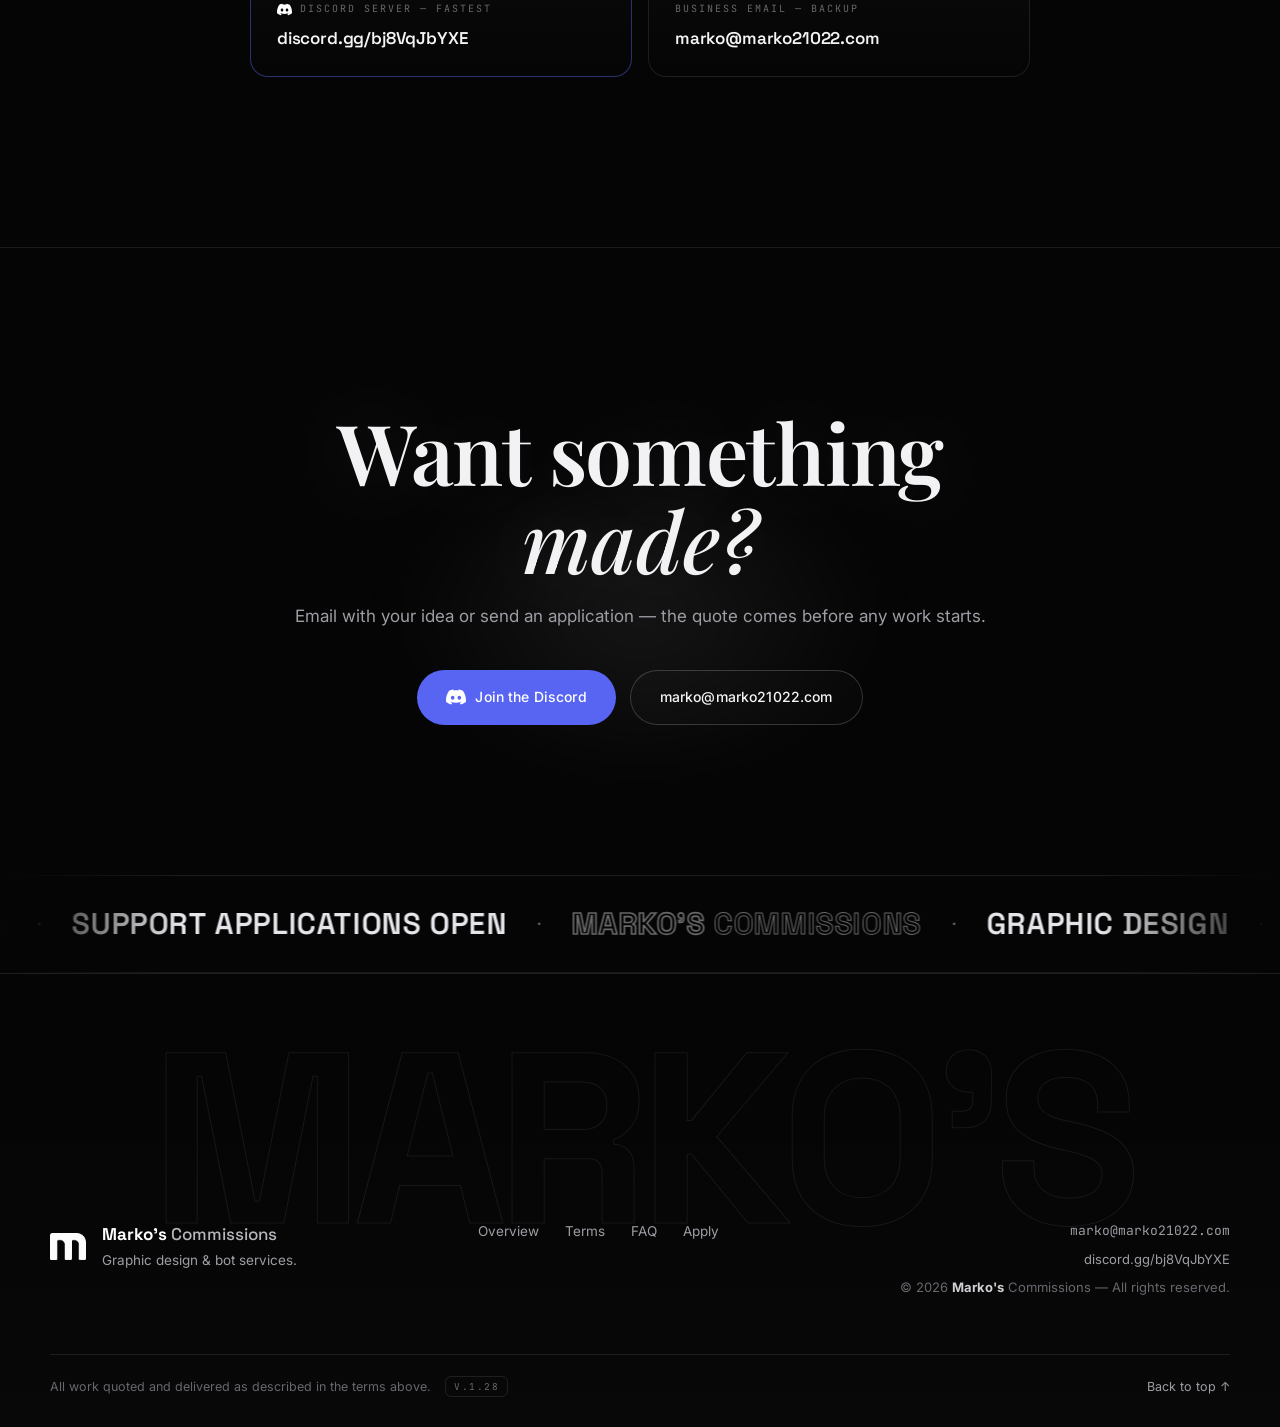
==== commit c6987244: "V.1.28 (local) — scroll-fill MARKO'S COMMISSIONS opener replaces hero; monitor replaced by phone con" ====
--- a/index.html
+++ b/index.html
@@ -6,7 +6,7 @@
   <title>Marko's Commissions — Graphic Design &amp; Bot Services</title>
   <meta name="description" content="Marko's Commissions is a commission service for graphic design and custom Discord bots. Fixed quotes, direct communication, and work delivered finished.">
   <meta name="theme-color" content="#050505">
-  <meta name="version" content="V.1.26">
+  <meta name="version" content="V.1.28">
   <link rel="icon" type="image/svg+xml" href="favicon.svg">
   <link rel="apple-touch-icon" href="assets/logo.png">
 
@@ -70,7 +70,7 @@
       <a class="btn btn-discord" href="https://discord.gg/bj8VqJbYXE" target="_blank" rel="noopener noreferrer"><img class="btn-ico" src="assets/logos/discord.svg" alt="" width="18" height="18">Join the Discord</a>
       <button class="btn btn-ghost" type="button" data-mail-open>marko@marko21022.com</button>
     </div>
-    <p class="menu-foot"><span class="ver">V.1.26</span> &middot; Clanko V2 chat lives bottom-right</p>
+    <p class="menu-foot"><span class="ver">V.1.28</span> &middot; Clanko V2 chat lives bottom-right</p>
   </div>
 
   <div class="dots" id="dots" aria-hidden="true">
@@ -80,141 +80,61 @@
   </div>
 
   <main id="page">
-    <section class="hero" id="top">
-      <div class="hero-orbs" aria-hidden="true"><i class="o1"></i><i class="o2"></i><i class="o3"></i></div>
-      <canvas id="hero-particles" aria-hidden="true"></canvas>
-      <div class="hero-horizon" aria-hidden="true"></div>
-      <div class="hero-inner" id="hero-inner">
-        <p class="hero-kicker li">Marko's Commissions</p>
-        <div class="hero-logo-wrap li" id="hero-logo-wrap" aria-hidden="true">
-          <div class="logo-ring"></div>
-          <div class="logo-halo"></div>
-          <img class="hero-logo" src="assets/logo.png" alt="" width="190" height="143" draggable="false">
-        </div>
-        <h1 class="hero-h1" id="hero-h1">
-          <span class="w" style="--d:0">Design</span>
-          <span class="w amp" style="--d:1">&amp;</span>
-          <span class="w" style="--d:2">bots,</span>
-          <span class="w" style="--d:3">done</span>
-          <span class="w" style="--d:4">properly.</span>
-        </h1>
-        <p class="hero-sub li">
-          <b>Marko's</b> Commissions is a commission service for graphic design and
-          Discord bots. Send over an idea, get a fixed quote before anything starts,
-          and regular updates while it's being built.
-        </p>
-        <div class="hero-cta li">
-          <a class="btn btn-discord magnetic" href="https://discord.gg/bj8VqJbYXE" target="_blank" rel="noopener noreferrer">
-            <img class="btn-ico" src="assets/logos/discord.svg" alt="" width="20" height="20">
-            Join the Discord
-            <svg class="btn-arrow" width="14" height="14" viewBox="0 0 14 14" fill="none" aria-hidden="true"><path d="M2 7h9M7.5 3.5 11 7l-3.5 3.5" stroke="currentColor" stroke-width="1.6" stroke-linecap="round" stroke-linejoin="round"/></svg>
-          </a>
-          <a class="btn btn-ghost magnetic" href="#showcase">See what we do</a>
-        </div>
-        <ul class="hero-facts li" aria-label="What every commission includes">
-          <li>Fixed quotes</li>
-          <li>3 revisions</li>
-          <li>Free bot hosting</li>
-          <li>Forever bug fixes</li>
-        </ul>
-      </div>
-      <div class="scroll-cue" aria-hidden="true">
-        <span>Scroll</span>
-        <span class="cue-line"><i></i></span>
+    <section class="filltext" id="top">
+      <div class="filltext-sticky">
+        <h2 class="fill-title" aria-label="Marko's Commissions">
+          <span class="ft-outline" aria-hidden="true">Marko's<br>Commissions</span>
+          <span class="ft-fill" id="ft-fill" aria-hidden="true">Marko's<br>Commissions</span>
+        </h2>
+        <p class="fill-hint"><span class="ver">V.1.28</span> keep scrolling</p>
       </div>
     </section>
 
-    <section class="showcase" id="showcase">
-      <div class="showcase-sticky">
+    <section class="phoneshow" id="phoneshow">
+      <div class="phoneshow-sticky">
         <div class="showcase-caption" aria-hidden="true">
-          <span class="cap is-on" data-cap="0">Graphic<br>design</span>
-          <span class="cap" data-cap="1">Discord<br>bots</span>
-          <span class="cap" data-cap="2">Support<br>team</span>
-          <span class="cap" data-cap="3">Stay<br>tuned</span>
-        </div>
-
-        <div class="monitor-3d" id="monitor-3d">
+          <span class="cap is-on" data-cap="0">Discord<br><i>native</i></span>
+          <span class="cap" data-cap="1">Built<br><i>for you</i></span>
+          <span class="cap" data-cap="2">Hosted<br><i>free</i></span>
+          <span class="cap" data-cap="3">Always<br><i>on</i></span>
+        </div>
+
+        <div class="phone-3d" id="phone-3d">
           <div class="monitor-glow" aria-hidden="true"></div>
-          <div class="monitor">
-            <div class="monitor-screen">
-              <div class="screen-topbar" aria-hidden="true">
-                <span class="tb-brand"><img src="assets/logo.png" alt="" width="14" height="11">marko's</span>
-                <span class="tb-nav"><i>work</i><i>terms</i><i>apply</i></span>
-                <span class="tb-live"><i></i>live</span>
-              </div>
-              <div class="screen-ui" aria-hidden="true">
-                <div class="scr is-on" data-scr="0">
-                  <div class="scr-top"><span class="scr-kicker">01 · Design</span><span class="scr-tag">A</span></div>
-                  <div class="brand-board">
-                    <span class="mark tl"></span><span class="mark tr"></span><span class="mark bl"></span><span class="mark br"></span>
-                    <img src="assets/logo.png" alt="" width="88" height="66">
-                    <p class="bb-word"><b>Marko's</b> Commissions</p>
-                    <p class="bb-sub">brand sheet — final</p>
-                  </div>
-                  <div class="type-row">
-                    <span class="t-serif">Playfair Display</span>
-                    <span class="t-grot">Space Grotesk</span>
-                    <span class="t-mono">JetBrains Mono</span>
-                  </div>
-                  <div class="swatches"><i></i><i></i><i></i><i></i><i></i></div>
+          <div class="phone">
+            <div class="phone-screen">
+              <div class="phone-island" aria-hidden="true"></div>
+              <div class="screen-glare" aria-hidden="true"></div>
+              <div class="phone-ui" aria-hidden="true">
+                <div class="ph-head">
+                  <span class="ph-ava"><img src="assets/logo.png" alt="" width="22" height="17"><i class="ph-on"></i></span>
+                  <div class="ph-id"><b>Clanko V2 <span class="app-badge"><svg width="9" height="9" viewBox="0 0 16 16"><path fill="#fff" d="M6.5 13.5 1 8l1.9-1.9 3.6 3.6L13.1 3 15 4.9z"/></svg>APP</span></b><span class="ph-sub">online</span></div>
                 </div>
-                <div class="scr" data-scr="1">
-                  <div class="scr-top"><span class="scr-kicker">02 · Code</span><span class="scr-tag">B</span></div>
-                  <h4 class="scr-title">Discord bots</h4>
-                  <div class="msg-user">just sent my application through the site</div>
-                  <div class="disc-msg">
-                    <span class="disc-ava"><img src="assets/logo.png" alt="" width="20" height="15"><i class="disc-on"></i></span>
-                    <div class="disc-body">
-                      <p class="disc-name">Clanko V2 <span class="app-badge"><svg width="9" height="9" viewBox="0 0 16 16" aria-hidden="true"><path fill="#fff" d="M6.5 13.5 1 8l1.9-1.9 3.6 3.6L13.1 3 15 4.9z"/></svg>APP</span> <span class="disc-time">today at 3:15 PM</span></p>
-                      <div class="disc-embed">
-                        <p class="de-title">Support Team Application</p>
-                        <p class="de-field"><b>Discord:</b> @wanderer</p>
-                        <p class="de-field"><b>Email:</b> wan••••@gmail.com</p>
-                        <p class="de-field"><b>Hours / week:</b> 5 – 10</p>
-                        <p class="de-foot">via website form</p>
-                      </div>
+                <div class="ph-msgs">
+                  <div class="ph-msg user is-on" data-msg="0">just sent my application through the site</div>
+                  <div class="ph-msg bot" data-msg="1">Application received &mdash; you're in the queue.</div>
+                  <div class="ph-msg bot embed" data-msg="2">
+                    <div class="disc-embed">
+                      <p class="de-title">Support Team Application</p>
+                      <p class="de-field"><b>Discord:</b> @wanderer</p>
+                      <p class="de-field"><b>Hours / week:</b> 5 &ndash; 10</p>
+                      <p class="de-foot">via website form</p>
                     </div>
                   </div>
-                  <div class="scr-chipstat"><b>$0</b><span>hosting &amp; bug fixes — forever</span></div>
+                  <div class="ph-msg bot" data-msg="3">You'll hear back on Discord or by email.</div>
                 </div>
-                <div class="scr" data-scr="2">
-                  <div class="scr-top"><span class="scr-kicker">03 · People</span><span class="scr-tag">C</span></div>
-                  <h4 class="scr-title">Support team</h4>
-                  <div class="feed-head"><span>today</span><span><b>12</b> resolved · <b>3</b> open</span></div>
-                  <div class="feed">
-                    <div class="feed-row"><i class="fd-dot"></i><p><b>@kai</b> timed out <b>@ruski_88</b> — spam · 10m</p><span>2m</span></div>
-                    <div class="feed-row"><i class="fd-dot dim"></i><p><b>auto-mod</b> deleted 12 messages in <b>#general</b></p><span>9m</span></div>
-                    <div class="feed-row"><i class="fd-dot dim"></i><p><b>Clanko V2</b> — applications are closed right now</p><span>now</span></div>
-                  </div>
-                  <div class="scr-chipstat"><b>Closed</b><span>new dates announced in the Discord</span></div>
-                </div>
-                <div class="scr" data-scr="3">
-                  <div class="scr-top"><span class="scr-kicker">04 · You</span><span class="scr-tag">D</span></div>
-                  <h4 class="scr-title">Applications closed</h4>
-                  <p class="scr-copy">The support team isn't being recruited right now — reopening dates land in the Discord first, then on this page.</p>
-                  <a class="btn btn-discord scr-btn" href="https://discord.gg/bj8VqJbYXE" target="_blank" rel="noopener noreferrer" tabindex="-1">Join the Discord</a>
-                </div>
+                <div class="ph-inputbar"><span>Message Clanko V2</span><i></i></div>
               </div>
-              <div class="screen-glare" aria-hidden="true"></div>
-              <div class="screen-scan" aria-hidden="true"></div>
-            </div>
-            <div class="monitor-chin"><span class="chin-dot"></span><span class="chin-brand">marko's</span></div>
-          </div>
-          <div class="monitor-neck" aria-hidden="true"></div>
-          <div class="monitor-base" aria-hidden="true"></div>
+            </div>
+          </div>
 
           <div class="float-badge" aria-hidden="true">
-            <div class="fb-v is-on" data-fb="0"><span class="fb-check"><svg width="11" height="11" viewBox="0 0 16 16"><path fill="currentColor" d="M6.5 13.5 1 8l1.9-1.9 3.6 3.6L13.1 3 15 4.9z"/></svg></span><span>brand sheet · final</span></div>
-            <div class="fb-v" data-fb="1"><span class="fb-ava"><img src="assets/logo.png" alt="" width="20" height="15"><i></i></span><span>Clanko V2</span></div>
-            <div class="fb-v" data-fb="2"><span class="fb-num">3</span><span>open tickets</span></div>
-            <div class="fb-v" data-fb="3"><span class="fb-num">0</span><span>open applications</span></div>
-          </div>
-        </div>
-
-        <div class="showcase-hud" aria-hidden="true">
-          <div class="hud-counter"><b id="hud-num">01</b><span>/ 04</span></div>
-        </div>
-        <p class="showcase-hint">Keep scrolling — the screen follows</p>
+            <div class="fb-v is-on"><span class="fb-ava"><img src="assets/logo.png" alt="" width="20" height="15"><i class="fb-on"></i></span><span>Clanko V2</span></div>
+          </div>
+        </div>
+
+        <div class="showcase-hud"><div class="hud-counter"><b id="hud-num">01</b><span>/ 04</span></div></div>
+        <p class="showcase-hint">keep scrolling &mdash; the conversation follows</p>
       </div>
     </section>
 
@@ -582,7 +502,7 @@
       </div>
     </div>
     <div class="container footer-line">
-      <p>All work quoted and delivered as described in the terms above. <a class="ver" href="https://github.com/haroldissuperior-dev/marko-commissions" target="_blank" rel="noopener noreferrer" title="View the source repository">V.1.26</a></p>
+      <p>All work quoted and delivered as described in the terms above. <a class="ver" href="https://github.com/haroldissuperior-dev/marko-commissions" target="_blank" rel="noopener noreferrer" title="View the source repository">V.1.28</a></p>
       <a href="#top" class="to-top">Back to top ↑</a>
     </div>
   </footer>
@@ -676,7 +596,6 @@
     <p class="chat-foot">Automated answers &mdash; for anything binding, <a href="https://discord.gg/bj8VqJbYXE" target="_blank" rel="noopener noreferrer">join the Discord</a>.</p>
   </section>
 
-  <script type="module" src="js/hero-particles.js"></script>
   <script src="js/lenis.min.js"></script>
   <script type="module" src="js/bg-fbm.js"></script>
   <script type="module" src="js/main.js"></script>
--- a/css/style.css
+++ b/css/style.css
@@ -2035,3 +2035,178 @@
 a.ver:hover { color: var(--fg); border-color: var(--line-2); }
 .footer-brand { transition: opacity 0.3s ease; }
 .footer-brand:hover { opacity: 0.75; }
+
+/* ============================================================
+   scroll-fill wordmark + phone conversation
+   ============================================================ */
+
+.filltext { position: relative; height: 260vh; }
+.filltext-sticky {
+  position: sticky; top: 0; height: 100vh; height: 100svh;
+  display: flex; flex-direction: column; align-items: center; justify-content: center;
+  gap: 26px; overflow: hidden;
+}
+.fill-title {
+  position: relative;
+  font-family: var(--serif); font-weight: 600; text-align: center;
+  font-size: clamp(64px, 12.5vw, 200px); line-height: 0.98; letter-spacing: -0.02em;
+}
+.ft-outline, .ft-fill { display: block; }
+.ft-outline { color: transparent; -webkit-text-stroke: 1px rgba(255, 255, 255, 0.2); }
+.ft-fill {
+  position: absolute; inset: 0; color: #f4f4f5;
+  text-shadow: 0 0 110px rgba(255, 255, 255, 0.22);
+  clip-path: inset(0 100% 0 0);
+  will-change: clip-path;
+}
+.fill-hint {
+  font-family: var(--mono); font-size: 10px; letter-spacing: 0.22em;
+  text-transform: uppercase; color: var(--dim);
+  display: flex; align-items: center; gap: 12px;
+}
+
+/* phone conversation */
+.phoneshow { position: relative; height: 400vh; }
+.phoneshow-sticky {
+  position: sticky; top: 0; height: 100vh; height: 100svh;
+  display: flex; align-items: center; justify-content: center;
+  overflow: hidden; perspective: 1500px;
+}
+.phone-3d {
+  position: relative; z-index: 2;
+  display: flex; flex-direction: column; align-items: center;
+  transform-style: preserve-3d; will-change: transform;
+}
+.phone-glow {
+  position: absolute; inset: -16% -30%; z-index: -1; pointer-events: none;
+  background: radial-gradient(closest-side, rgba(88, 101, 242, 0.09), rgba(255, 255, 255, 0.03) 55%, transparent 75%);
+  filter: blur(42px);
+}
+.phone {
+  position: relative;
+  width: min(320px, 76vw);
+  aspect-ratio: 9 / 18.6;
+  border-radius: 46px;
+  background: linear-gradient(180deg, #131316, #08080a);
+  border: 1px solid rgba(255, 255, 255, 0.18);
+  box-shadow:
+    0 60px 150px rgba(0, 0, 0, 0.75),
+    inset 0 1px 0 rgba(255, 255, 255, 0.16),
+    0 0 90px rgba(88, 101, 242, 0.08);
+  padding: 10px;
+  display: flex;
+  transform-style: preserve-3d;
+}
+html.motion-on .phone { animation: phone-bob 6s ease-in-out infinite alternate; }
+@keyframes phone-bob { to { translate: 0 -12px; } }
+.phone-screen {
+  position: relative; flex: 1;
+  border-radius: 37px; overflow: hidden;
+  background: linear-gradient(180deg, #101013, #0a0a0c);
+}
+.phone-island {
+  position: absolute; top: 12px; left: 50%; transform: translateX(-50%);
+  width: 34%; height: 22px; border-radius: 999px;
+  background: #000; border: 1px solid rgba(255, 255, 255, 0.06);
+  z-index: 6;
+}
+.screen-glare {
+  position: absolute; inset: 0; pointer-events: none; z-index: 5;
+  background: linear-gradient(112deg, rgba(255, 255, 255, 0.06) 0%, rgba(255, 255, 255, 0.014) 30%, transparent 46%);
+}
+.phone-ui {
+  position: absolute; inset: 0; z-index: 1;
+  display: flex; flex-direction: column;
+  padding-top: 46px;
+}
+.ph-head {
+  display: flex; align-items: center; gap: 10px;
+  padding: 10px 14px 12px;
+  border-bottom: 1px solid rgba(255, 255, 255, 0.07);
+  background: rgba(255, 255, 255, 0.02);
+}
+.ph-ava {
+  position: relative; flex: none; width: 34px; height: 34px;
+  border-radius: 50%; background: linear-gradient(180deg, #2a2c6e, #15163a);
+  display: grid; place-items: center;
+}
+.ph-ava img { width: 58%; height: auto; }
+.ph-on {
+  position: absolute; right: -1px; bottom: -1px;
+  width: 10px; height: 10px; border-radius: 50%;
+  background: #23a55a; border: 3px solid #131316;
+}
+.ph-id { flex: 1; min-width: 0; }
+.ph-id b {
+  display: flex; align-items: center; gap: 6px;
+  font-family: var(--disp); font-weight: 600; font-size: 13px; color: #f2f3f5;
+}
+.ph-sub { display: block; font-family: var(--mono); font-size: 8.5px; letter-spacing: 0.1em; color: #7ddf9a; margin-top: 1px; }
+
+.ph-msgs {
+  flex: 1; overflow: hidden;
+  display: flex; flex-direction: column; gap: 9px;
+  padding: 14px 12px 10px;
+}
+.ph-msg {
+  max-width: 86%;
+  padding: 9px 12px;
+  border-radius: 14px 14px 14px 4px;
+  background: rgba(255,255,255,.06); border: 1px solid rgba(255,255,255,.07);
+  font-size: 12px; line-height: 1.5; color: #dcdce0;
+  opacity: 0; transform: translateY(14px) scale(0.96); filter: blur(5px);
+  transition: opacity 0.55s var(--ease), transform 0.55s var(--ease), filter 0.55s var(--ease);
+}
+.ph-msg.is-on { opacity: 1; transform: none; filter: none; }
+.ph-msg.user {
+  align-self: flex-end;
+  background: rgba(88,101,242,.22); border-color: rgba(88,101,242,.35);
+  border-radius: 14px 14px 4px 14px; color: #eceefc;
+}
+.ph-msg.embed { padding: 0; background: none; border: none; }
+.disc-embed {
+  border-left: 3px solid #5865f2; background: #2b2d31;
+  border-radius: 8px; padding: 10px 12px; display: grid; gap: 3px;
+}
+.de-title { font-family: var(--disp); font-weight: 600; font-size: 12px; color: #f2f3f5; }
+.de-field { font-size: 11px; color: #dbdee1; }
+.de-field b { color: #fff; font-weight: 600; }
+.de-foot { font-family: var(--mono); font-size: 8.5px; letter-spacing: 0.12em; text-transform: uppercase; color: #949ba4; }
+
+.ph-inputbar {
+  display: flex; align-items: center; justify-content: space-between;
+  margin: 0 12px 14px; padding: 10px 14px;
+  border: 1px solid rgba(255,255,255,.09); border-radius: 999px;
+  background: rgba(255,255,255,.03);
+  font-size: 11px; color: #55555c;
+}
+.ph-inputbar i {
+  width: 26px; height: 26px; border-radius: 50%;
+  background: #5865f2; display: block;
+  -webkit-mask: url("data:image/svg+xml,%3Csvg xmlns='http://www.w3.org/2000/svg' viewBox='0 0 24 24'%3E%3Cpath d='M3 11.5 21 3l-6.5 18-3-8z'/%3E%3C/svg%3E") center / 14px no-repeat;
+          mask: url("data:image/svg+xml,%3Csvg xmlns='http://www.w3.org/2000/svg' viewBox='0 0 24 24'%3E%3Cpath d='M3 11.5 21 3l-6.5 18-3-8z'/%3E%3C/svg%3E") center / 14px no-repeat;
+  background-color: #5865f2;
+}
+
+.showcase-caption { position: absolute; left: max(3vw, 16px); top: 13vh; z-index: 1; pointer-events: none; user-select: none; }
+.showcase-caption .cap {
+  position: absolute; left: 0; top: 0;
+  font-family: var(--serif); font-weight: 600; text-transform: uppercase;
+  font-size: clamp(40px, 6.4vw, 104px); line-height: 0.94; letter-spacing: -0.01em;
+  color: rgba(255, 255, 255, 0.045);
+  -webkit-text-stroke: 1.5px rgba(255, 255, 255, 0.26);
+  white-space: nowrap;
+  opacity: 0; transform: translateY(26px); filter: blur(10px);
+  transition: opacity 0.7s var(--ease), transform 0.7s var(--ease), filter 0.7s var(--ease);
+}
+.showcase-caption .cap i { font-style: italic; }
+.showcase-caption .cap.is-on { opacity: 1; transform: none; filter: none; }
+
+@media (max-width: 540px) {
+  .filltext { height: 220vh; }
+  .fill-title { font-size: clamp(52px, 16vw, 110px); }
+  .phoneshow { height: 380vh; }
+  .phone { width: min(300px, 80vw); }
+  .showcase-caption .cap { font-size: clamp(34px, 10vw, 54px); }
+  .filltext-sticky, .phoneshow-sticky { justify-content: center; }
+}
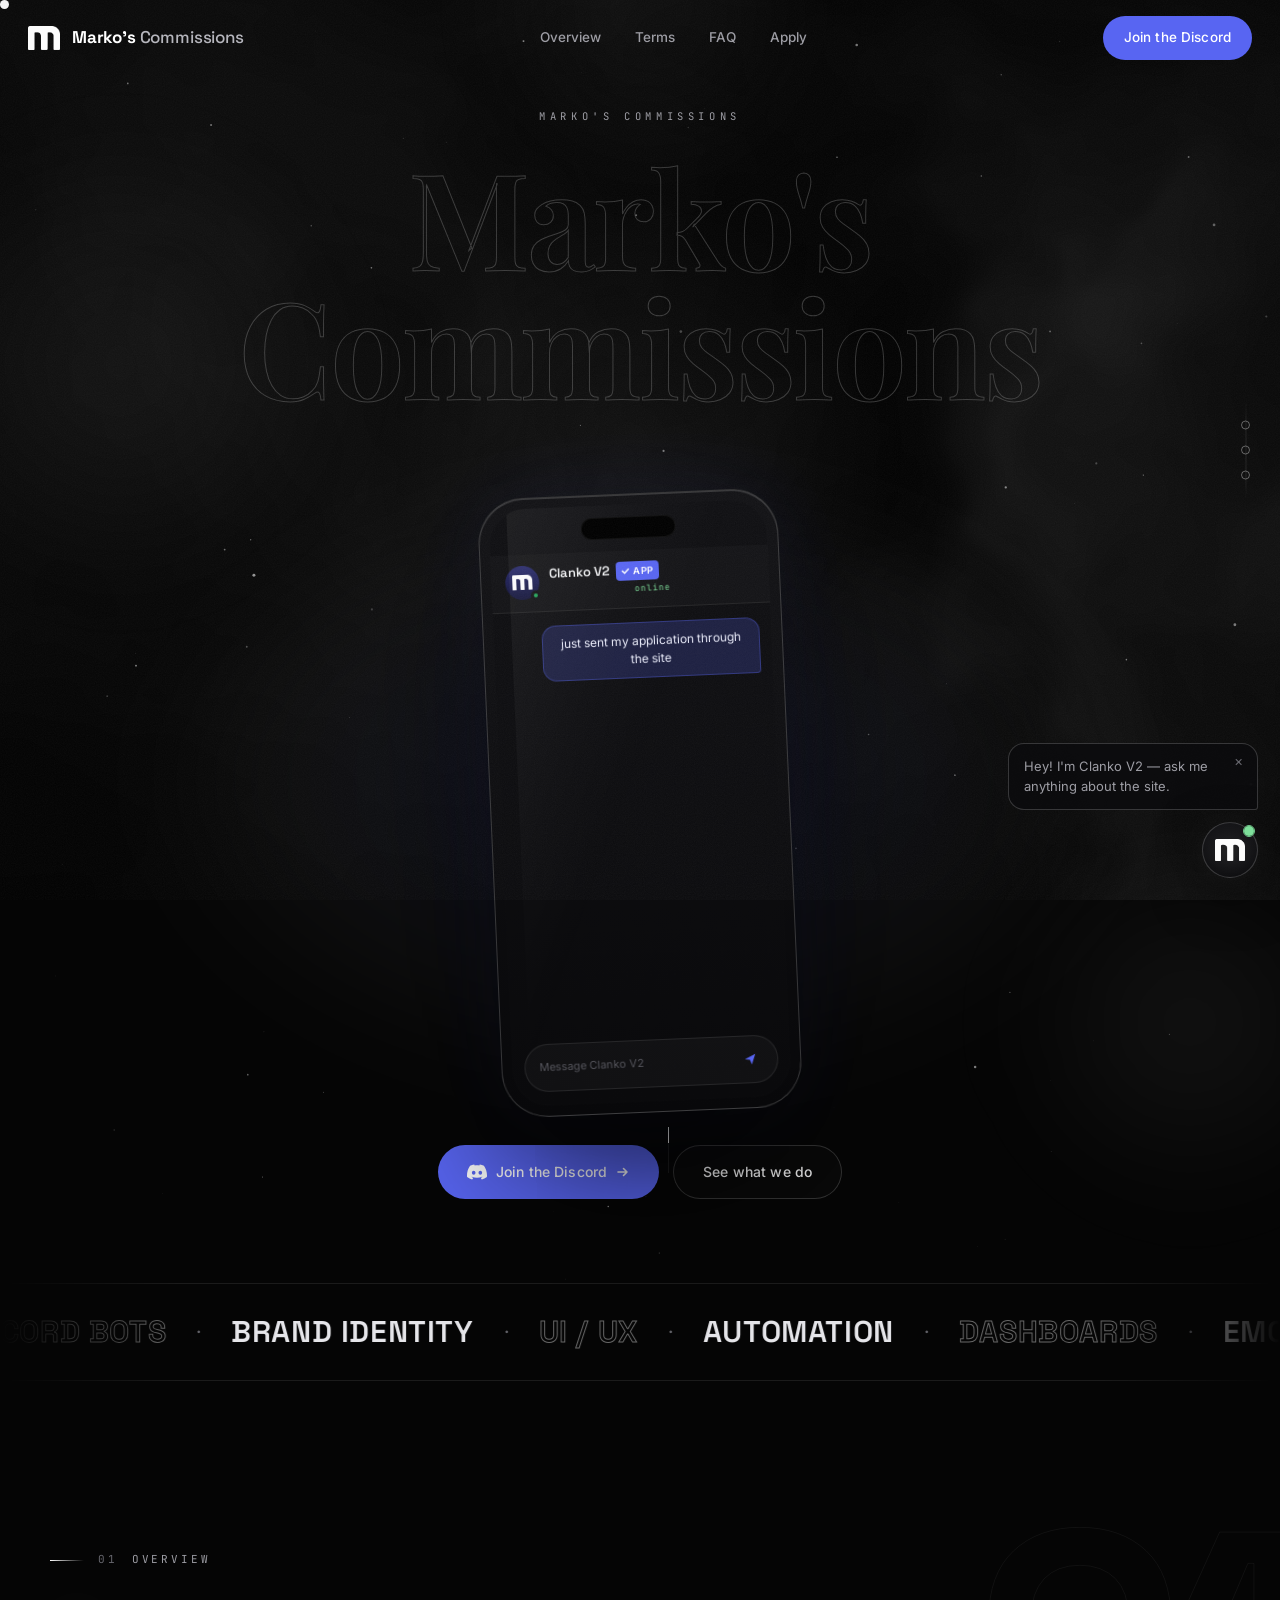
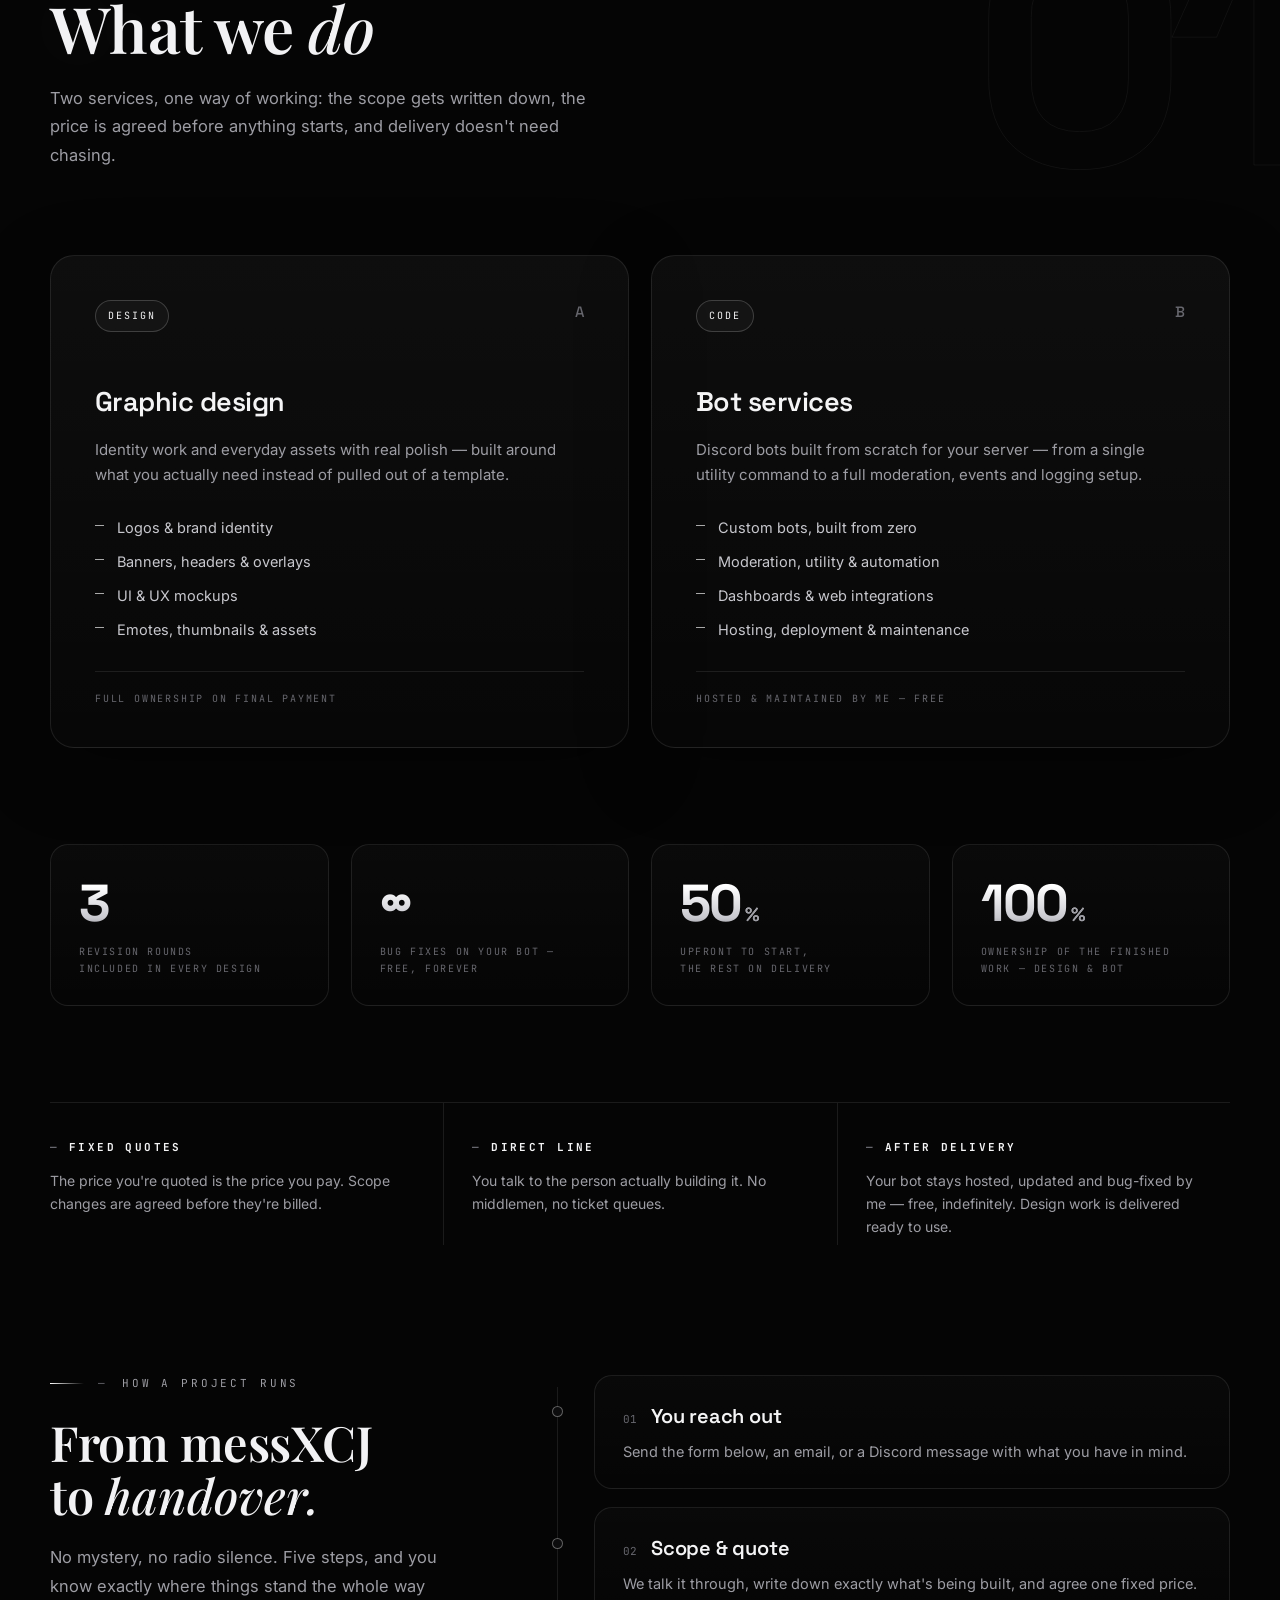
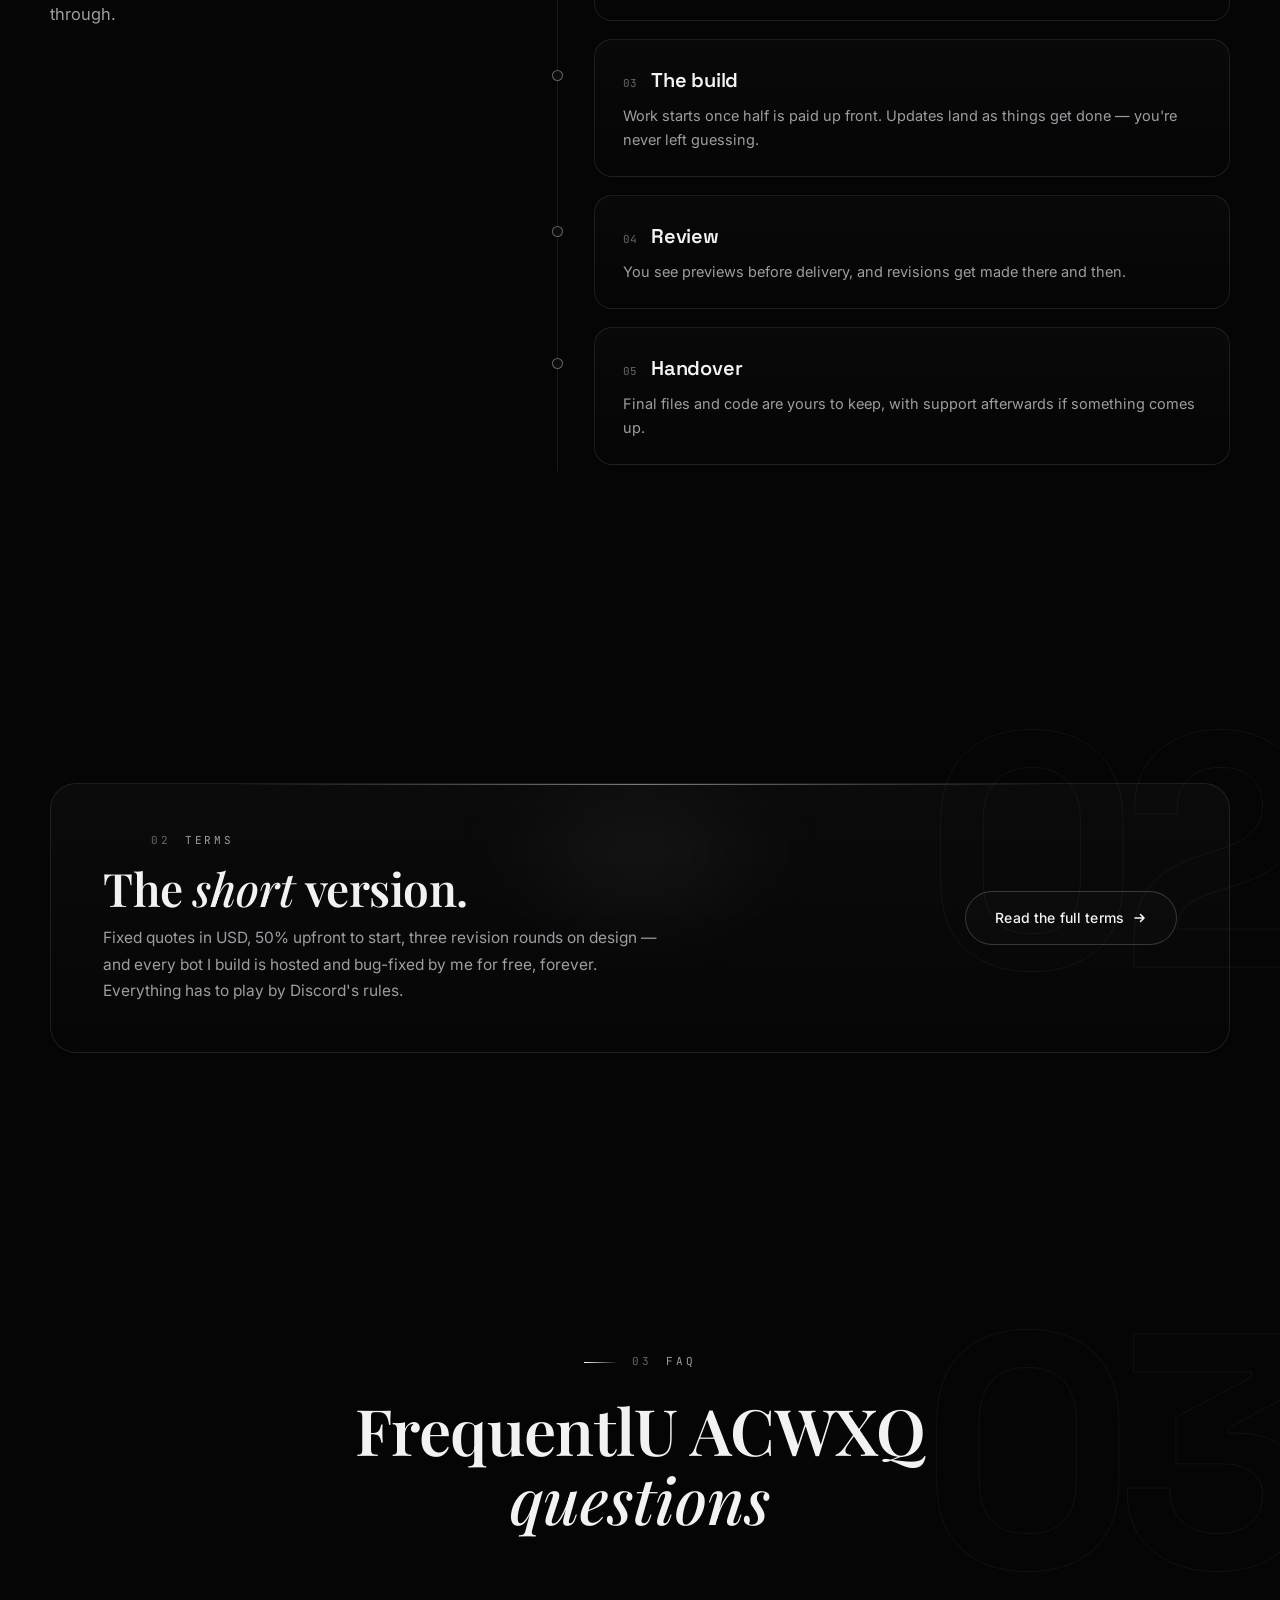
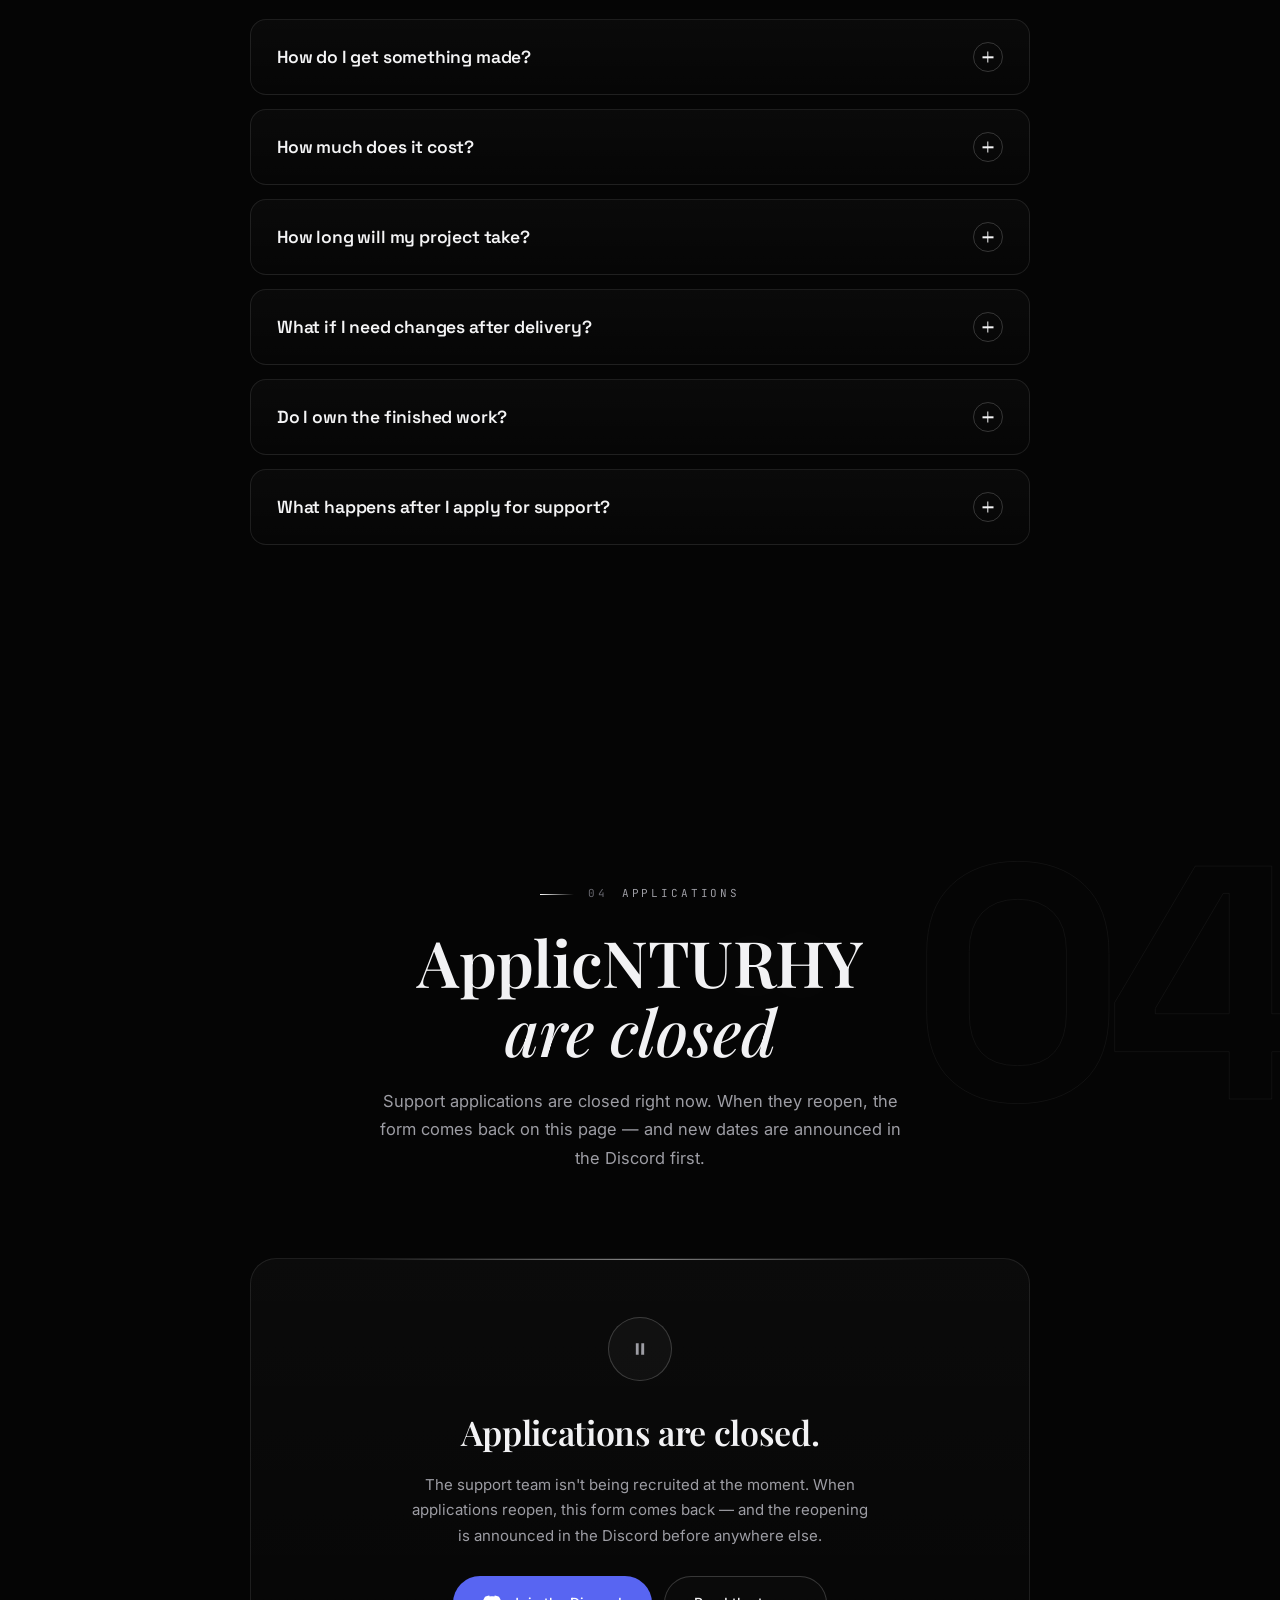
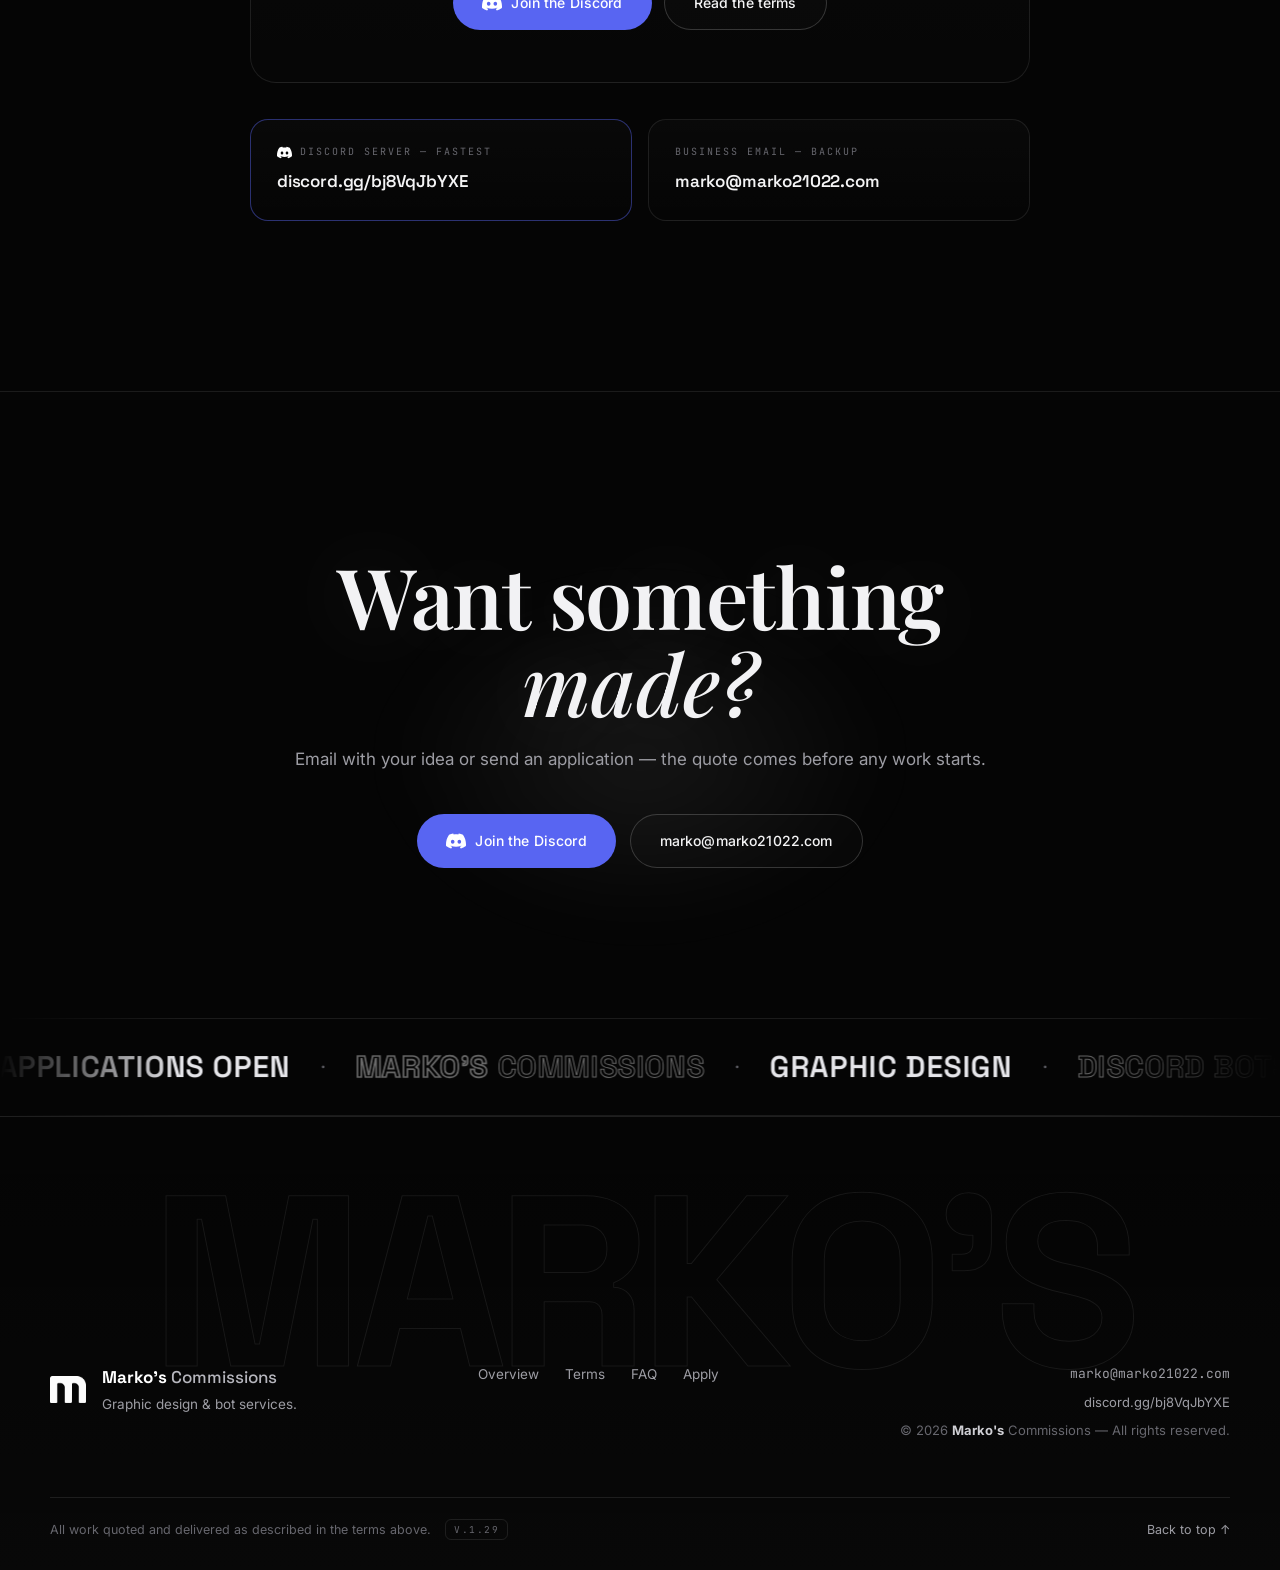
==== commit e4126410: "V.1.29 (local) — scroll-driven wordmark fill (auto messages kept), phone lowered with slight tilt, t" ====
--- a/index.html
+++ b/index.html
@@ -6,7 +6,7 @@
   <title>Marko's Commissions — Graphic Design &amp; Bot Services</title>
   <meta name="description" content="Marko's Commissions is a commission service for graphic design and custom Discord bots. Fixed quotes, direct communication, and work delivered finished.">
   <meta name="theme-color" content="#050505">
-  <meta name="version" content="V.1.28">
+  <meta name="version" content="V.1.29">
   <link rel="icon" type="image/svg+xml" href="favicon.svg">
   <link rel="apple-touch-icon" href="assets/logo.png">
 
@@ -70,7 +70,7 @@
       <a class="btn btn-discord" href="https://discord.gg/bj8VqJbYXE" target="_blank" rel="noopener noreferrer"><img class="btn-ico" src="assets/logos/discord.svg" alt="" width="18" height="18">Join the Discord</a>
       <button class="btn btn-ghost" type="button" data-mail-open>marko@marko21022.com</button>
     </div>
-    <p class="menu-foot"><span class="ver">V.1.28</span> &middot; Clanko V2 chat lives bottom-right</p>
+    <p class="menu-foot"><span class="ver">V.1.29</span> &middot; Clanko V2 chat lives bottom-right</p>
   </div>
 
   <div class="dots" id="dots" aria-hidden="true">
@@ -80,27 +80,17 @@
   </div>
 
   <main id="page">
-    <section class="filltext" id="top">
-      <div class="filltext-sticky">
-        <h2 class="fill-title" aria-label="Marko's Commissions">
+    <section class="hero" id="top">
+      <canvas id="hero-particles" aria-hidden="true"></canvas>
+      <div class="hero-orbs" aria-hidden="true"><i class="o1"></i><i class="o2"></i><i class="o3"></i></div>
+      <div class="hero-inner" id="hero-inner">
+        <p class="hero-kicker li">Marko's Commissions</p>
+        <h1 class="fill-title li" aria-label="Marko's Commissions">
           <span class="ft-outline" aria-hidden="true">Marko's<br>Commissions</span>
-          <span class="ft-fill" id="ft-fill" aria-hidden="true">Marko's<br>Commissions</span>
-        </h2>
-        <p class="fill-hint"><span class="ver">V.1.28</span> keep scrolling</p>
-      </div>
-    </section>
-
-    <section class="phoneshow" id="phoneshow">
-      <div class="phoneshow-sticky">
-        <div class="showcase-caption" aria-hidden="true">
-          <span class="cap is-on" data-cap="0">Discord<br><i>native</i></span>
-          <span class="cap" data-cap="1">Built<br><i>for you</i></span>
-          <span class="cap" data-cap="2">Hosted<br><i>free</i></span>
-          <span class="cap" data-cap="3">Always<br><i>on</i></span>
-        </div>
-
-        <div class="phone-3d" id="phone-3d">
-          <div class="monitor-glow" aria-hidden="true"></div>
+          <span class="ft-fill" aria-hidden="true">Marko's<br>Commissions</span>
+        </h1>
+        <div class="phone-3d li" id="phone-3d">
+          <div class="phone-glow" aria-hidden="true"></div>
           <div class="phone">
             <div class="phone-screen">
               <div class="phone-island" aria-hidden="true"></div>
@@ -111,7 +101,7 @@
                   <div class="ph-id"><b>Clanko V2 <span class="app-badge"><svg width="9" height="9" viewBox="0 0 16 16"><path fill="#fff" d="M6.5 13.5 1 8l1.9-1.9 3.6 3.6L13.1 3 15 4.9z"/></svg>APP</span></b><span class="ph-sub">online</span></div>
                 </div>
                 <div class="ph-msgs">
-                  <div class="ph-msg user is-on" data-msg="0">just sent my application through the site</div>
+                  <div class="ph-msg user" data-msg="0">just sent my application through the site</div>
                   <div class="ph-msg bot" data-msg="1">Application received &mdash; you're in the queue.</div>
                   <div class="ph-msg bot embed" data-msg="2">
                     <div class="disc-embed">
@@ -127,14 +117,19 @@
               </div>
             </div>
           </div>
-
-          <div class="float-badge" aria-hidden="true">
-            <div class="fb-v is-on"><span class="fb-ava"><img src="assets/logo.png" alt="" width="20" height="15"><i class="fb-on"></i></span><span>Clanko V2</span></div>
-          </div>
-        </div>
-
-        <div class="showcase-hud"><div class="hud-counter"><b id="hud-num">01</b><span>/ 04</span></div></div>
-        <p class="showcase-hint">keep scrolling &mdash; the conversation follows</p>
+        </div>
+        <div class="hero-cta li">
+          <a class="btn btn-discord magnetic" href="https://discord.gg/bj8VqJbYXE" target="_blank" rel="noopener noreferrer">
+            <img class="btn-ico" src="assets/logos/discord.svg" alt="" width="20" height="20">
+            Join the Discord
+            <svg class="btn-arrow" width="14" height="14" viewBox="0 0 14 14" fill="none" aria-hidden="true"><path d="M2 7h9M7.5 3.5 11 7l-3.5 3.5" stroke="currentColor" stroke-width="1.6" stroke-linecap="round" stroke-linejoin="round"/></svg>
+          </a>
+          <a class="btn btn-ghost magnetic" href="#overview">See what we do</a>
+        </div>
+        <div class="scroll-cue li" aria-hidden="true">
+          <span>Scroll</span>
+          <span class="cue-line"><i></i></span>
+        </div>
       </div>
     </section>
 
@@ -502,7 +497,7 @@
       </div>
     </div>
     <div class="container footer-line">
-      <p>All work quoted and delivered as described in the terms above. <a class="ver" href="https://github.com/haroldissuperior-dev/marko-commissions" target="_blank" rel="noopener noreferrer" title="View the source repository">V.1.28</a></p>
+      <p>All work quoted and delivered as described in the terms above. <a class="ver" href="https://github.com/haroldissuperior-dev/marko-commissions" target="_blank" rel="noopener noreferrer" title="View the source repository">V.1.29</a></p>
       <a href="#top" class="to-top">Back to top ↑</a>
     </div>
   </footer>
@@ -596,6 +591,7 @@
     <p class="chat-foot">Automated answers &mdash; for anything binding, <a href="https://discord.gg/bj8VqJbYXE" target="_blank" rel="noopener noreferrer">join the Discord</a>.</p>
   </section>
 
+  <script type="module" src="js/hero-particles.js"></script>
   <script src="js/lenis.min.js"></script>
   <script type="module" src="js/bg-fbm.js"></script>
   <script type="module" src="js/main.js"></script>
--- a/css/style.css
+++ b/css/style.css
@@ -2210,3 +2210,146 @@
   .showcase-caption .cap { font-size: clamp(34px, 10vw, 54px); }
   .filltext-sticky, .phoneshow-sticky { justify-content: center; }
 }
+
+/* ============================================================
+   opening: auto-fill wordmark + floating phone
+   ============================================================ */
+
+.fill-title {
+  position: relative;
+  margin: 26px auto 0;
+  font-family: var(--serif); font-weight: 600; text-align: center;
+  font-size: clamp(58px, 10.5vw, 176px); line-height: 0.96; letter-spacing: -0.02em;
+}
+.ft-outline, .ft-fill { display: block; }
+.ft-outline { color: transparent; -webkit-text-stroke: 1px rgba(255, 255, 255, 0.2); }
+.ft-fill {
+  position: absolute; inset: 0; color: #f4f4f5;
+  text-shadow: 0 0 110px rgba(255, 255, 255, 0.24);
+}
+.ft-fill { clip-path: inset(0 100% 0 0); will-change: clip-path; }
+
+/* phone below the wordmark */
+.phone-3d {
+  position: relative; z-index: 2;
+  display: flex; flex-direction: column; align-items: center;
+  margin: 38px auto 0;
+  transform-style: preserve-3d; will-change: transform;
+}
+.phone-glow {
+  position: absolute; inset: -12% -34%; z-index: -1; pointer-events: none;
+  background: radial-gradient(closest-side, rgba(88, 101, 242, 0.1), rgba(255, 255, 255, 0.03) 55%, transparent 75%);
+  filter: blur(44px);
+}
+.phone {
+  position: relative;
+  rotate: -2.5deg;
+  margin-top: 46px;
+  width: min(300px, 74vw);
+  aspect-ratio: 9 / 18.6;
+  border-radius: 46px;
+  background: linear-gradient(180deg, #131316, #08080a);
+  border: 1px solid rgba(255, 255, 255, 0.18);
+  box-shadow:
+    0 60px 150px rgba(0, 0, 0, 0.75),
+    inset 0 1px 0 rgba(255, 255, 255, 0.16),
+    0 0 90px rgba(88, 101, 242, 0.09);
+  padding: 10px;
+  display: flex;
+  transform-style: preserve-3d;
+}
+html.motion-on .phone { animation: phone-bob 6s ease-in-out infinite alternate; }
+@keyframes phone-bob { to { translate: 0 -12px; } }
+.phone-screen {
+  position: relative; flex: 1;
+  border-radius: 37px; overflow: hidden;
+  background: linear-gradient(180deg, #101013, #0a0a0c);
+}
+.phone-island {
+  position: absolute; top: 12px; left: 50%; transform: translateX(-50%);
+  width: 34%; height: 22px; border-radius: 999px;
+  background: #000; border: 1px solid rgba(255, 255, 255, 0.06);
+  z-index: 6;
+}
+.screen-glare {
+  position: absolute; inset: 0; pointer-events: none; z-index: 5;
+  background: linear-gradient(112deg, rgba(255, 255, 255, 0.06) 0%, rgba(255, 255, 255, 0.014) 30%, transparent 46%);
+}
+.phone-ui {
+  position: absolute; inset: 0; z-index: 1;
+  display: flex; flex-direction: column;
+  padding-top: 46px;
+}
+.ph-head {
+  display: flex; align-items: center; gap: 10px;
+  padding: 10px 14px 12px;
+  border-bottom: 1px solid rgba(255, 255, 255, 0.07);
+  background: rgba(255, 255, 255, 0.02);
+}
+.ph-ava {
+  position: relative; flex: none; width: 34px; height: 34px;
+  border-radius: 50%; background: linear-gradient(180deg, #2a2c6e, #15163a);
+  display: grid; place-items: center;
+}
+.ph-ava img { width: 58%; height: auto; }
+.ph-on {
+  position: absolute; right: -1px; bottom: -1px;
+  width: 10px; height: 10px; border-radius: 50%;
+  background: #23a55a; border: 3px solid #131316;
+}
+.ph-id { flex: 1; min-width: 0; }
+.ph-id b {
+  display: flex; align-items: center; gap: 6px;
+  font-family: var(--disp); font-weight: 600; font-size: 13px; color: #f2f3f5;
+}
+.ph-sub { display: block; font-family: var(--mono); font-size: 8.5px; letter-spacing: 0.1em; color: #7ddf9a; margin-top: 1px; }
+
+.ph-msgs {
+  flex: 1; overflow: hidden;
+  display: flex; flex-direction: column; gap: 9px;
+  padding: 14px 12px 10px;
+}
+.ph-msg {
+  max-width: 86%;
+  padding: 9px 12px;
+  border-radius: 14px 14px 14px 4px;
+  background: rgba(255,255,255,.06); border: 1px solid rgba(255,255,255,.07);
+  font-size: 12px; line-height: 1.5; color: #dcdce0;
+  opacity: 0; transform: translateY(14px) scale(0.96); filter: blur(5px);
+  transition: opacity 0.55s var(--ease), transform 0.55s var(--ease), filter 0.55s var(--ease);
+}
+.ph-msg.is-on { opacity: 1; transform: none; filter: none; }
+.ph-msg.user {
+  align-self: flex-end;
+  background: rgba(88,101,242,.22); border-color: rgba(88,101,242,.35);
+  border-radius: 14px 14px 4px 14px; color: #eceefc;
+}
+.ph-msg.embed { padding: 0; background: none; border: none; }
+.disc-embed {
+  border-left: 3px solid #5865f2; background: #2b2d31;
+  border-radius: 8px; padding: 10px 12px; display: grid; gap: 3px;
+}
+.de-title { font-family: var(--disp); font-weight: 600; font-size: 12px; color: #f2f3f5; }
+.de-field { font-size: 11px; color: #dbdee1; }
+.de-field b { color: #fff; font-weight: 600; }
+.de-foot { font-family: var(--mono); font-size: 8.5px; letter-spacing: 0.12em; text-transform: uppercase; color: #949ba4; }
+
+.ph-inputbar {
+  display: flex; align-items: center; justify-content: space-between;
+  margin: auto 12px 14px; padding: 10px 14px;
+  border: 1px solid rgba(255,255,255,.09); border-radius: 999px;
+  background: rgba(255,255,255,.03);
+  font-size: 11px; color: #55555c;
+}
+.ph-inputbar i {
+  width: 26px; height: 26px; border-radius: 50%; flex: none;
+  background-color: #5865f2;
+  -webkit-mask: url("data:image/svg+xml,%3Csvg xmlns='http://www.w3.org/2000/svg' viewBox='0 0 24 24'%3E%3Cpath d='M3 11.5 21 3l-6.5 18-3-8z'/%3E%3C/svg%3E") center / 14px no-repeat;
+          mask: url("data:image/svg+xml,%3Csvg xmlns='http://www.w3.org/2000/svg' viewBox='0 0 24 24'%3E%3Cpath d='M3 11.5 21 3l-6.5 18-3-8z'/%3E%3C/svg%3E") center / 14px no-repeat;
+}
+
+@media (max-width: 540px) {
+  .fill-title { font-size: clamp(52px, 15vw, 110px); }
+  .phone { width: min(290px, 80vw); }
+  .phone-3d { margin-top: 26px; }
+}
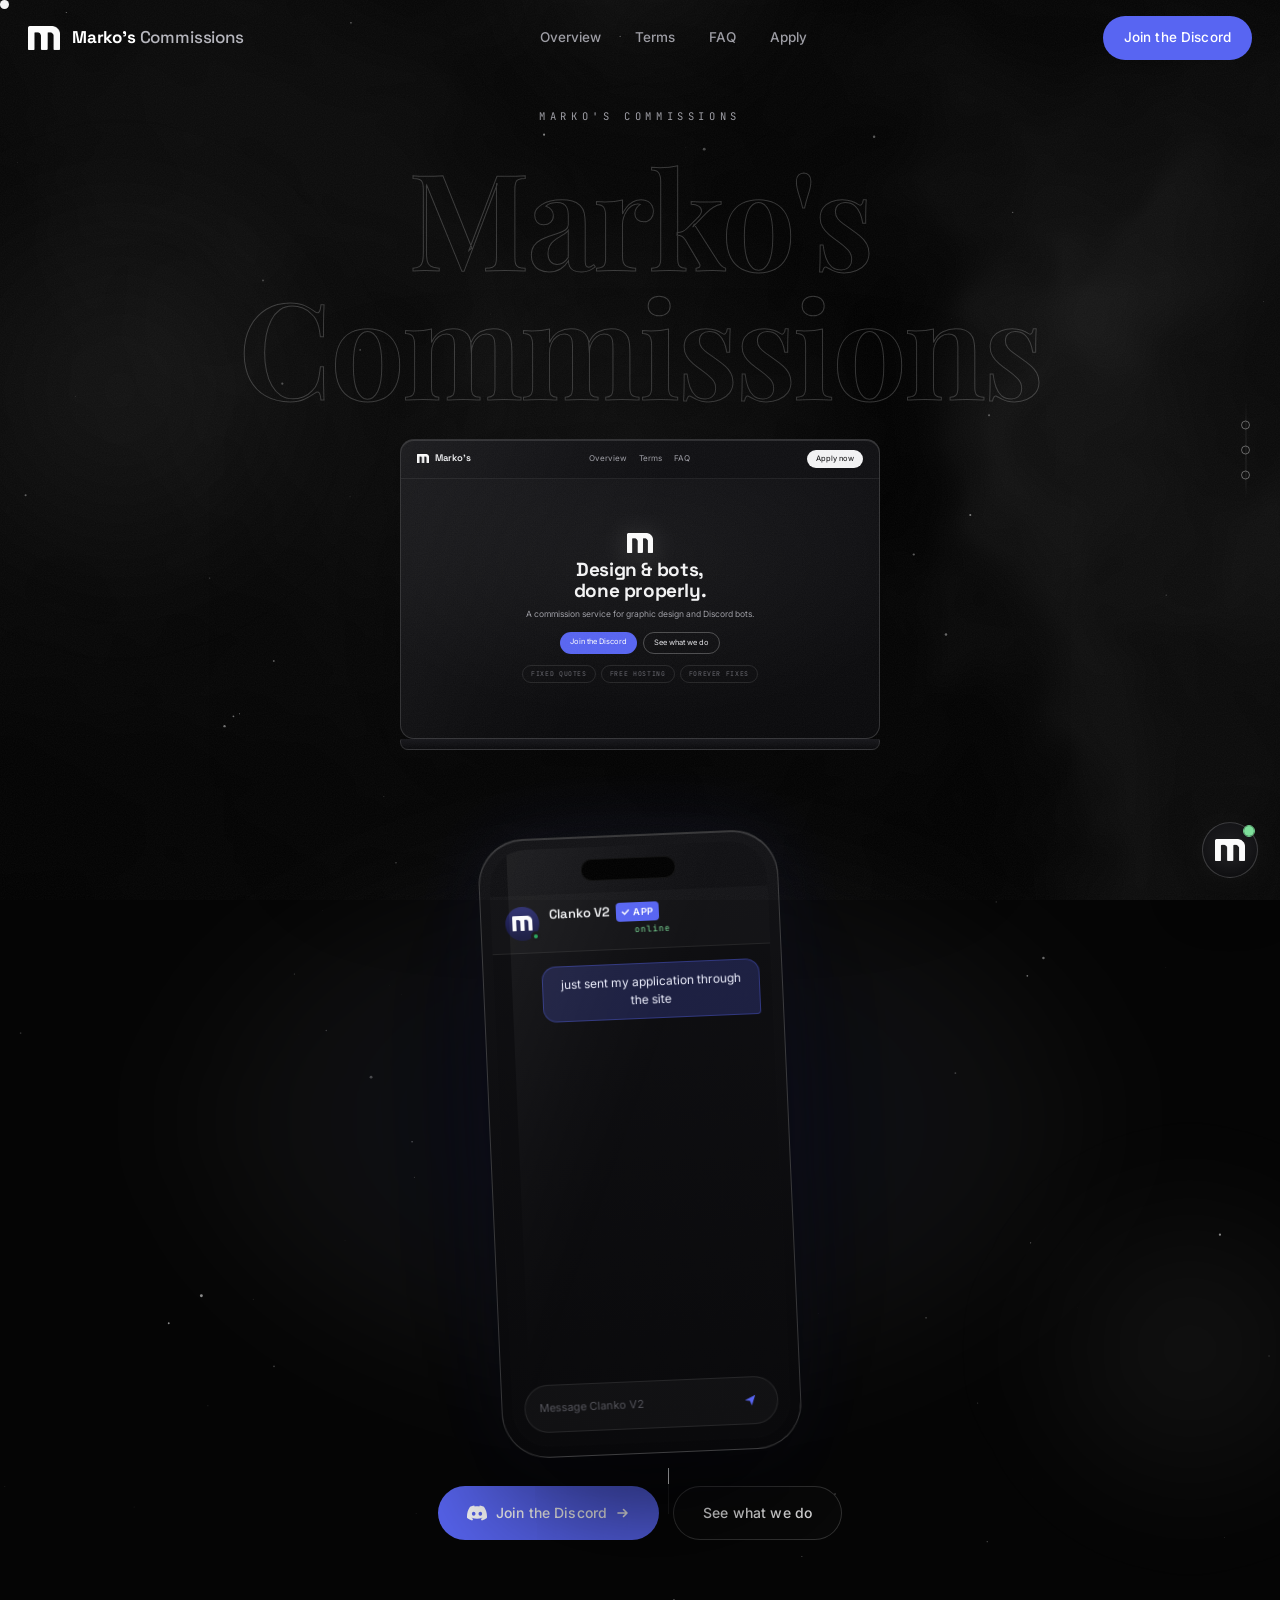
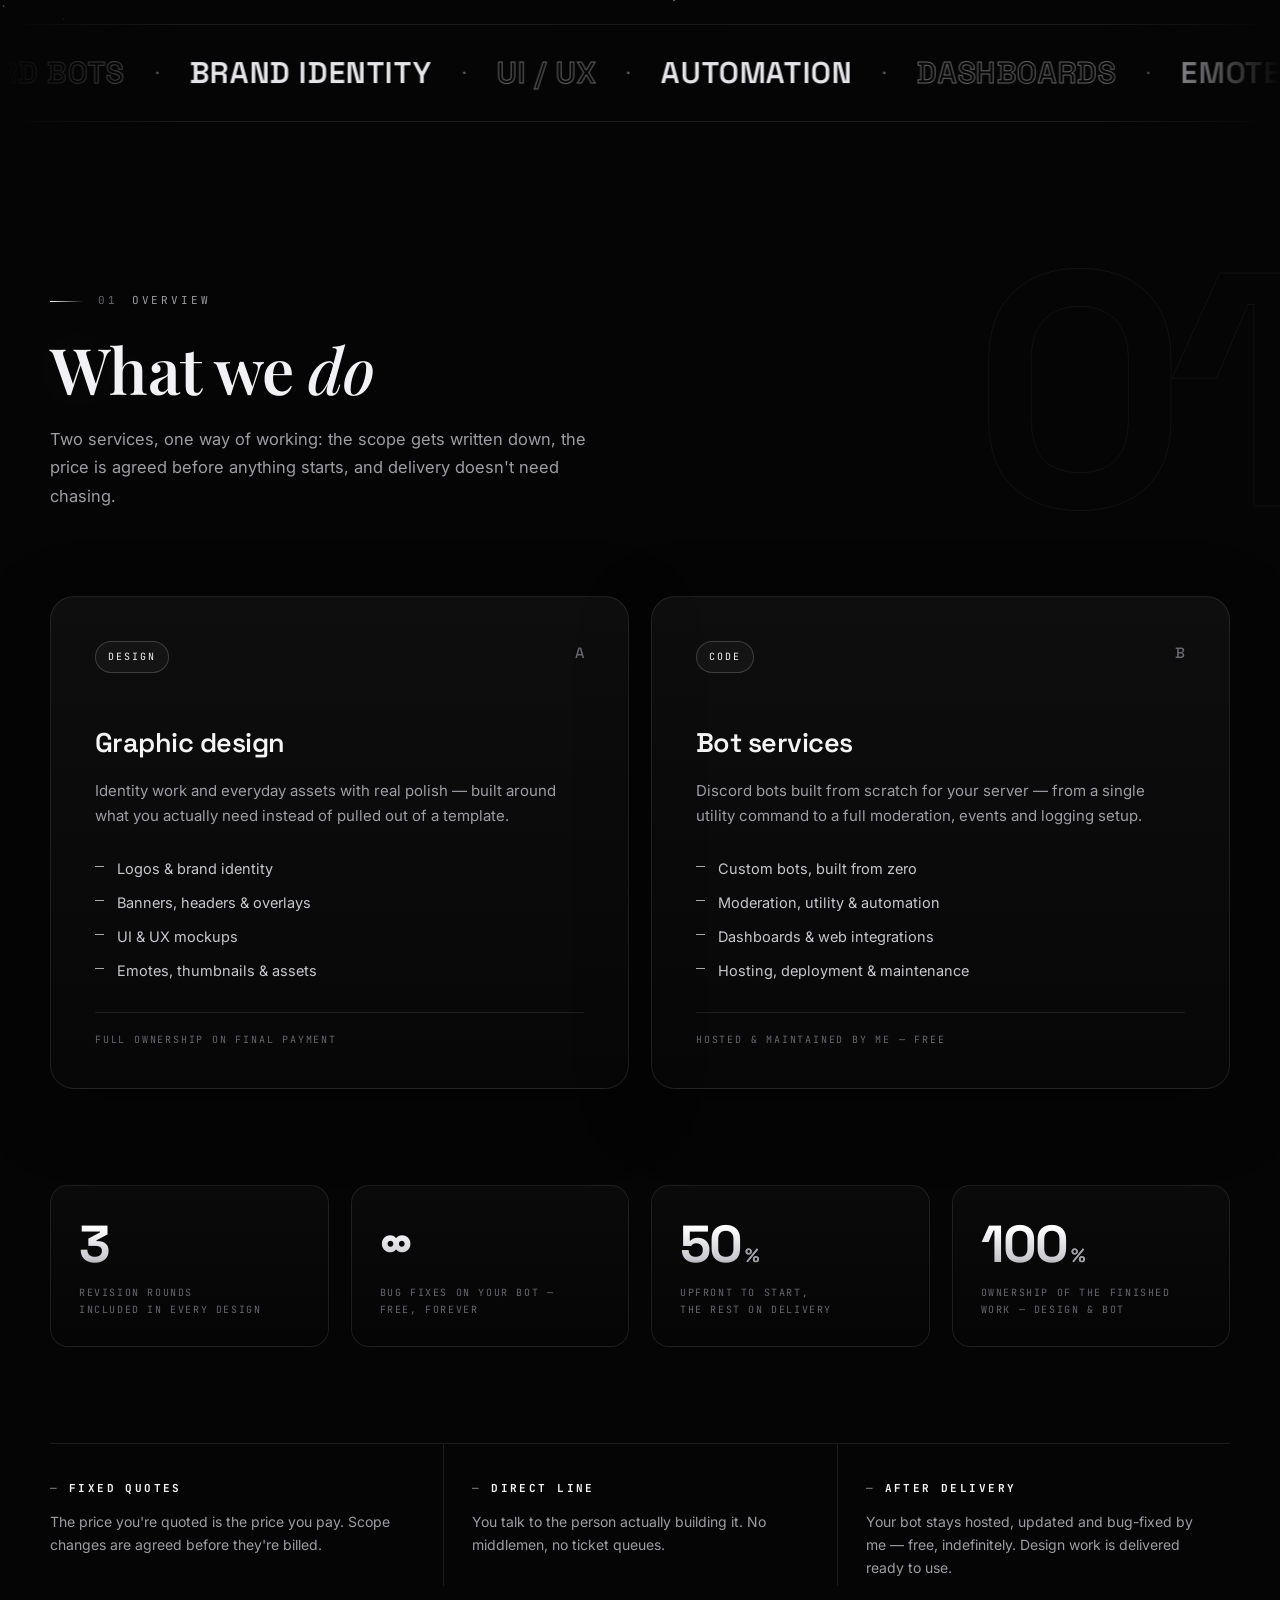
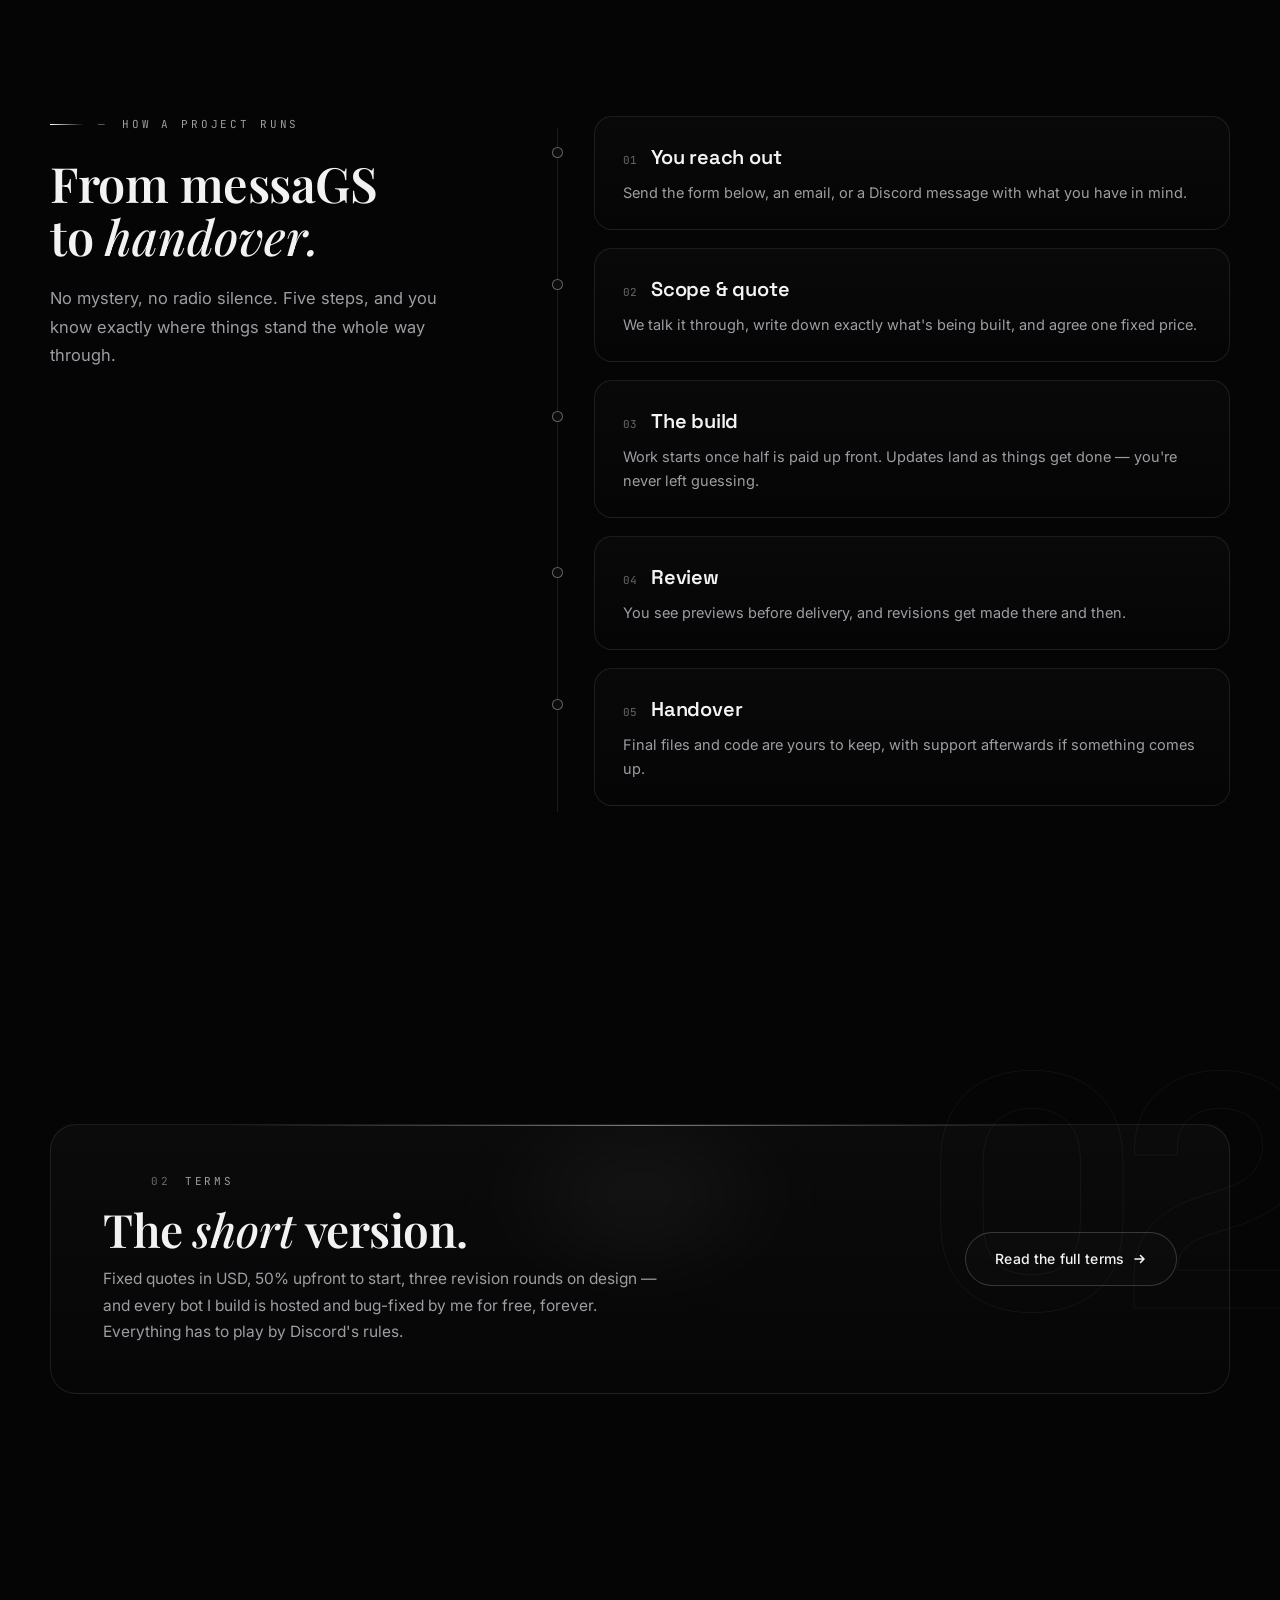
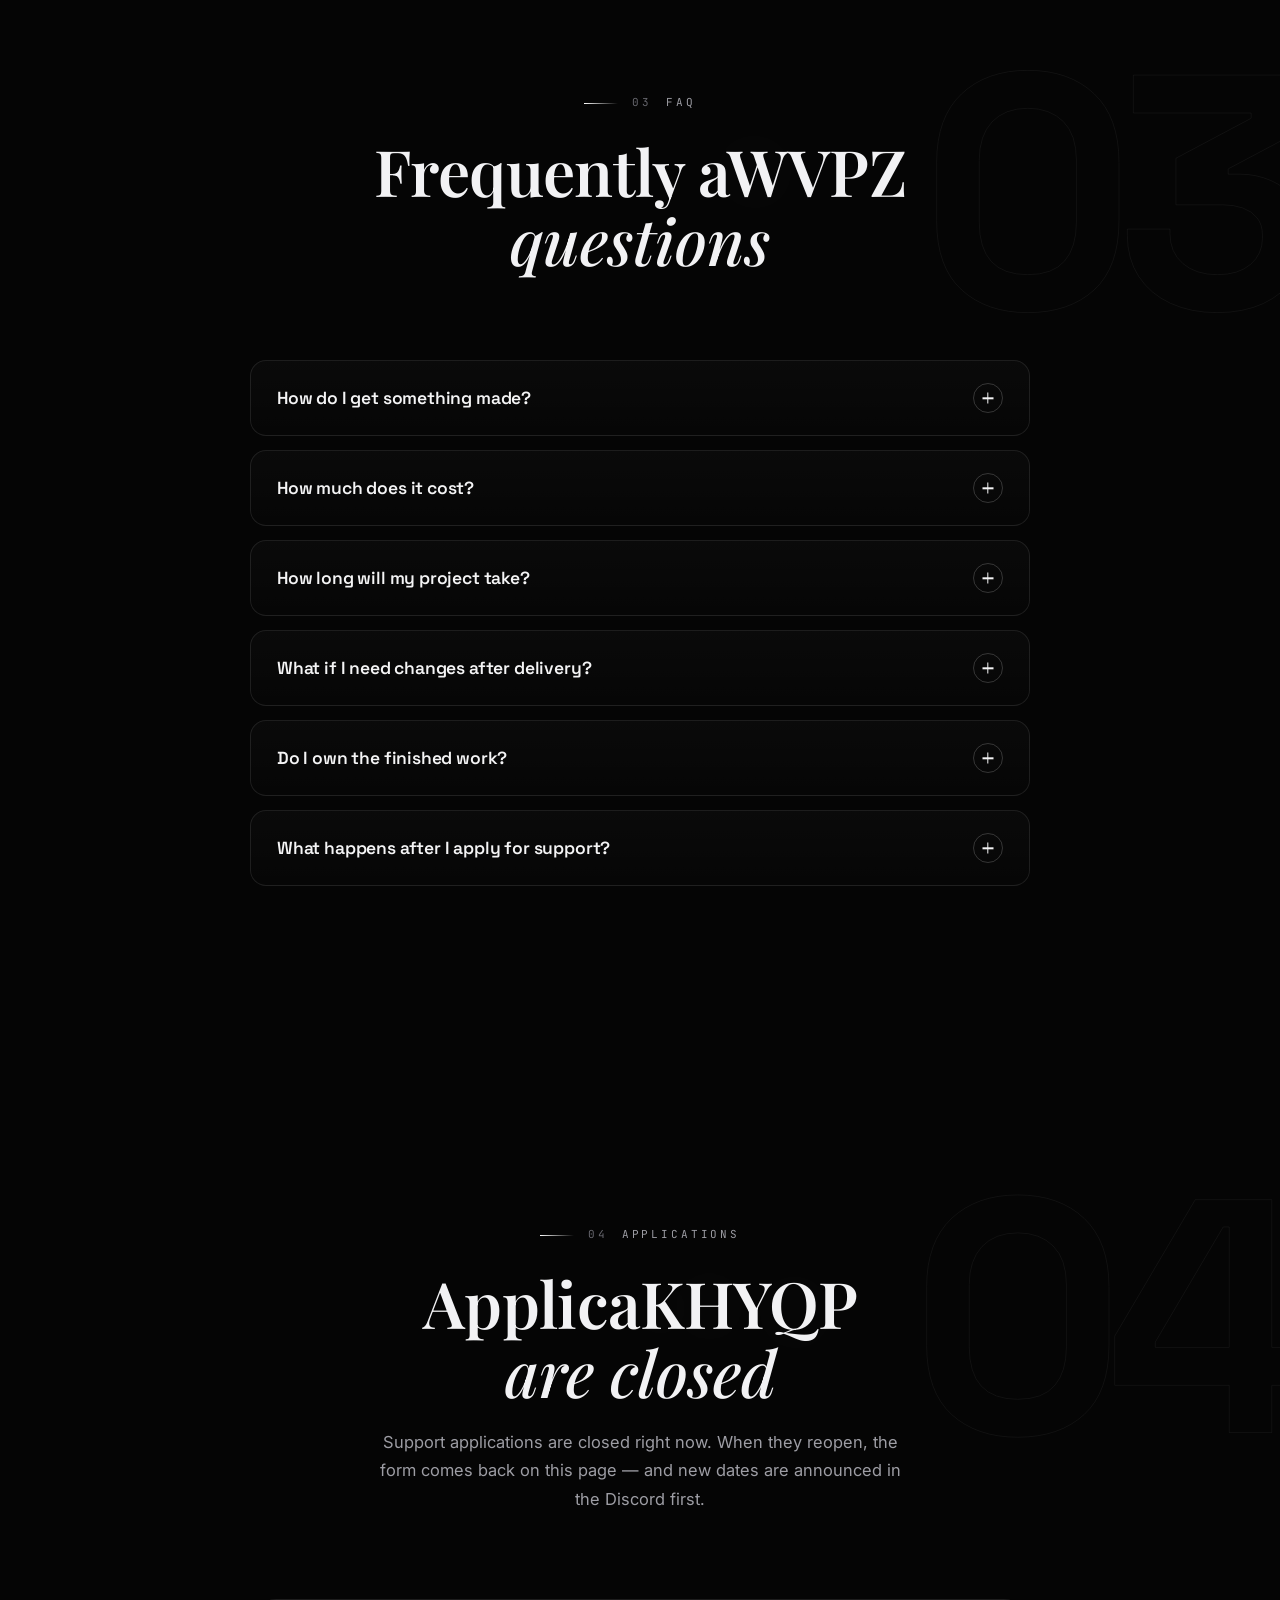
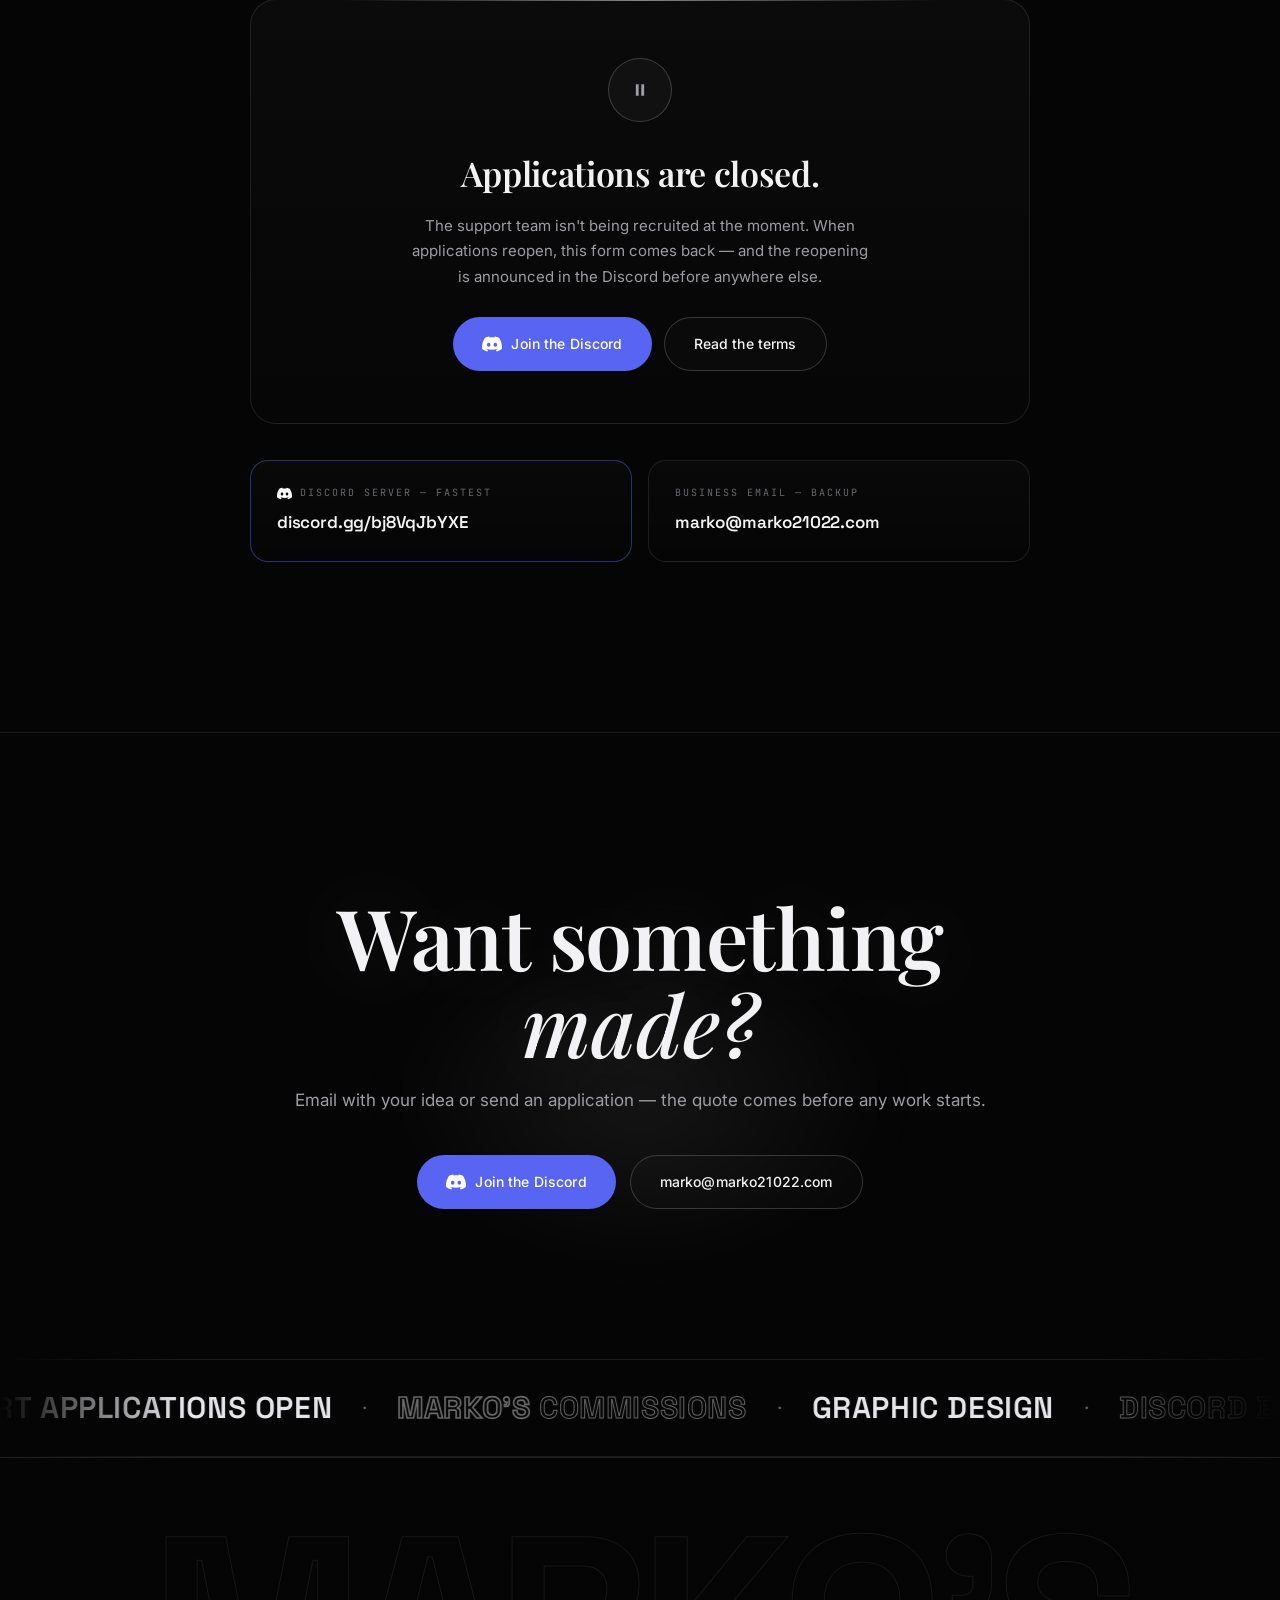
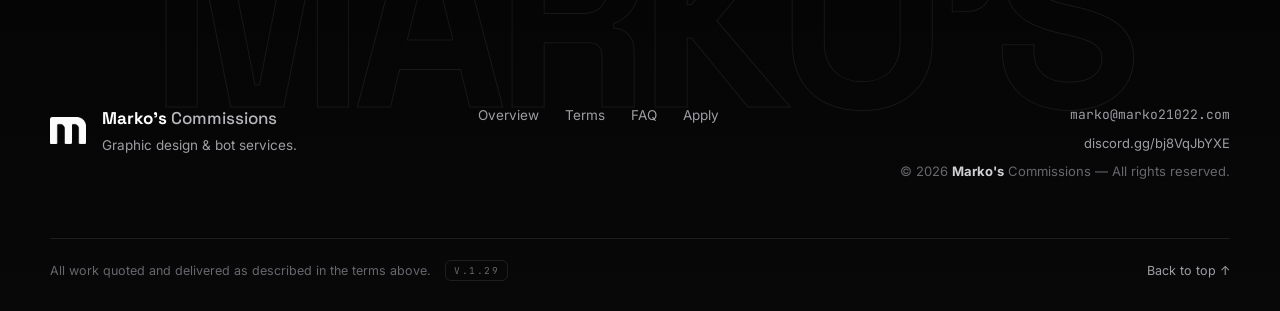
==== commit d08e2d6e: "V.1.30 (local) — laptop companion in the opening, brighter phone bubbles, dashboards item removed fr" ====
--- a/index.html
+++ b/index.html
@@ -89,6 +89,22 @@
           <span class="ft-outline" aria-hidden="true">Marko's<br>Commissions</span>
           <span class="ft-fill" aria-hidden="true">Marko's<br>Commissions</span>
         </h1>
+        <div class="laptop" aria-hidden="true">
+          <div class="laptop-screen">
+            <div class="lp-site">
+              <div class="lp-nav"><span class="lp-mark"><img src="assets/logo.png" alt="" width="14" height="11">Marko's</span><span class="lp-links"><i>Overview</i><i>Terms</i><i>FAQ</i></span><i class="lp-cta">Apply now</i></div>
+              <div class="lp-hero">
+                <img class="lp-logo" src="assets/logo.png" alt="" width="30" height="23">
+                <div class="lp-title">Design &amp; bots,<br>done properly.</div>
+                <div class="lp-sub">A commission service for graphic design and Discord bots.</div>
+                <div class="lp-btns"><i class="lp-b1">Join the Discord</i><i class="lp-b2">See what we do</i></div>
+                <div class="lp-chips"><i>Fixed quotes</i><i>Free hosting</i><i>Forever fixes</i></div>
+              </div>
+            </div>
+            <div class="laptop-glare"></div>
+          </div>
+          <div class="laptop-base"></div>
+        </div>
         <div class="phone-3d li" id="phone-3d">
           <div class="phone-glow" aria-hidden="true"></div>
           <div class="phone">
--- a/css/style.css
+++ b/css/style.css
@@ -2152,7 +2152,7 @@
   max-width: 86%;
   padding: 9px 12px;
   border-radius: 14px 14px 14px 4px;
-  background: rgba(255,255,255,.06); border: 1px solid rgba(255,255,255,.07);
+  background: rgba(255,255,255,.1); border: 1px solid rgba(255,255,255,.12);
   font-size: 12px; line-height: 1.5; color: #dcdce0;
   opacity: 0; transform: translateY(14px) scale(0.96); filter: blur(5px);
   transition: opacity 0.55s var(--ease), transform 0.55s var(--ease), filter 0.55s var(--ease);
@@ -2313,7 +2313,7 @@
   max-width: 86%;
   padding: 9px 12px;
   border-radius: 14px 14px 14px 4px;
-  background: rgba(255,255,255,.06); border: 1px solid rgba(255,255,255,.07);
+  background: rgba(255,255,255,.1); border: 1px solid rgba(255,255,255,.12);
   font-size: 12px; line-height: 1.5; color: #dcdce0;
   opacity: 0; transform: translateY(14px) scale(0.96); filter: blur(5px);
   transition: opacity 0.55s var(--ease), transform 0.55s var(--ease), filter 0.55s var(--ease);
@@ -2353,3 +2353,61 @@
   .phone { width: min(290px, 80vw); }
   .phone-3d { margin-top: 26px; }
 }
+
+/* laptop companion in the opening */
+.devices-space { position: relative; }
+.laptop {
+  position: absolute; right: calc(50% - 615px); top: 42%; z-index: 1;
+  transform: rotate(2.5deg);
+  filter: drop-shadow(0 40px 80px rgba(0, 0, 0, 0.55));
+}
+html.motion-on .laptop { animation: laptop-bob 7s ease-in-out 1s infinite alternate; }
+@keyframes laptop-bob { to { translate: 0 -10px; } }
+.laptop-screen {
+  position: relative; width: 460px; aspect-ratio: 16 / 10;
+  border-radius: 14px; overflow: hidden;
+  background: linear-gradient(180deg, #101013, #0a0a0c);
+  border: 1px solid rgba(255, 255, 255, 0.16);
+  box-shadow: inset 0 1px 0 rgba(255,255,255,.12);
+}
+.laptop-glare {
+  position: absolute; inset: 0; pointer-events: none; z-index: 3;
+  background: linear-gradient(112deg, rgba(255,255,255,.05) 0%, rgba(255,255,255,.012) 32%, transparent 48%);
+}
+.lp-site { position: absolute; inset: 0; display: flex; flex-direction: column; }
+.lp-nav {
+  display: flex; align-items: center; justify-content: space-between;
+  padding: 10px 16px; border-bottom: 1px solid rgba(255,255,255,.07);
+}
+.lp-mark { display: flex; align-items: center; gap: 6px; font-family: var(--disp); font-weight: 600; font-size: 9.5px; color: #f2f3f5; }
+.lp-mark img { width: 12px; height: auto; }
+.lp-links { display: flex; gap: 12px; }
+.lp-links i, .lp-cta, .lp-btns i, .lp-chips i { font-style: normal; }
+.lp-links i { font-size: 8px; color: var(--mut); }
+.lp-cta { font-size: 7.5px; color: #08080a; background: #f4f4f5; border-radius: 999px; padding: 3px 9px; }
+.lp-hero {
+  flex: 1; display: flex; flex-direction: column; align-items: center; justify-content: center;
+  gap: 7px; text-align: center; padding: 8px;
+  background: radial-gradient(90% 90% at 50% 30%, rgba(255,255,255,.045), transparent 70%);
+}
+.lp-logo { width: 26px; height: auto; filter: drop-shadow(0 4px 14px rgba(255,255,255,.25)); }
+.lp-title { font-family: var(--disp); font-weight: 700; font-size: 19px; line-height: 1.1; letter-spacing: -0.02em; color: #f4f4f5; }
+.lp-sub { font-size: 8.5px; color: var(--mut); max-width: 250px; }
+.lp-btns { display: flex; gap: 6px; margin-top: 3px; }
+.lp-btns i { font-size: 7.5px; padding: 4px 10px; border-radius: 999px; }
+.lp-b1 { background: #5865f2; color: #fff; }
+.lp-b2 { border: 1px solid rgba(255,255,255,.25); color: #e6e6ea; }
+.lp-chips { display: flex; gap: 5px; margin-top: 4px; }
+.lp-chips i { font-family: var(--mono); font-size: 6.5px; letter-spacing: .1em; text-transform: uppercase; color: var(--dim); border: 1px solid rgba(255,255,255,.1); border-radius: 999px; padding: 3px 8px; }
+.laptop-base {
+  width: 112%; margin-left: -6%; height: 11px;
+  border-radius: 2px 2px 8px 8px;
+  background: linear-gradient(180deg, #17171b, #0a0a0c);
+  border: 1px solid rgba(255,255,255,.13); border-top: 0;
+}
+
+@media (max-width: 1280px) {
+  .laptop { position: static; margin: 30px auto 0; transform: rotate(0deg); width: min(480px, 88vw); display: flex; flex-direction: column; align-items: center; }
+  .laptop-screen { width: 100%; }
+  .laptop-base { width: 100%; margin-left: 0; }
+}
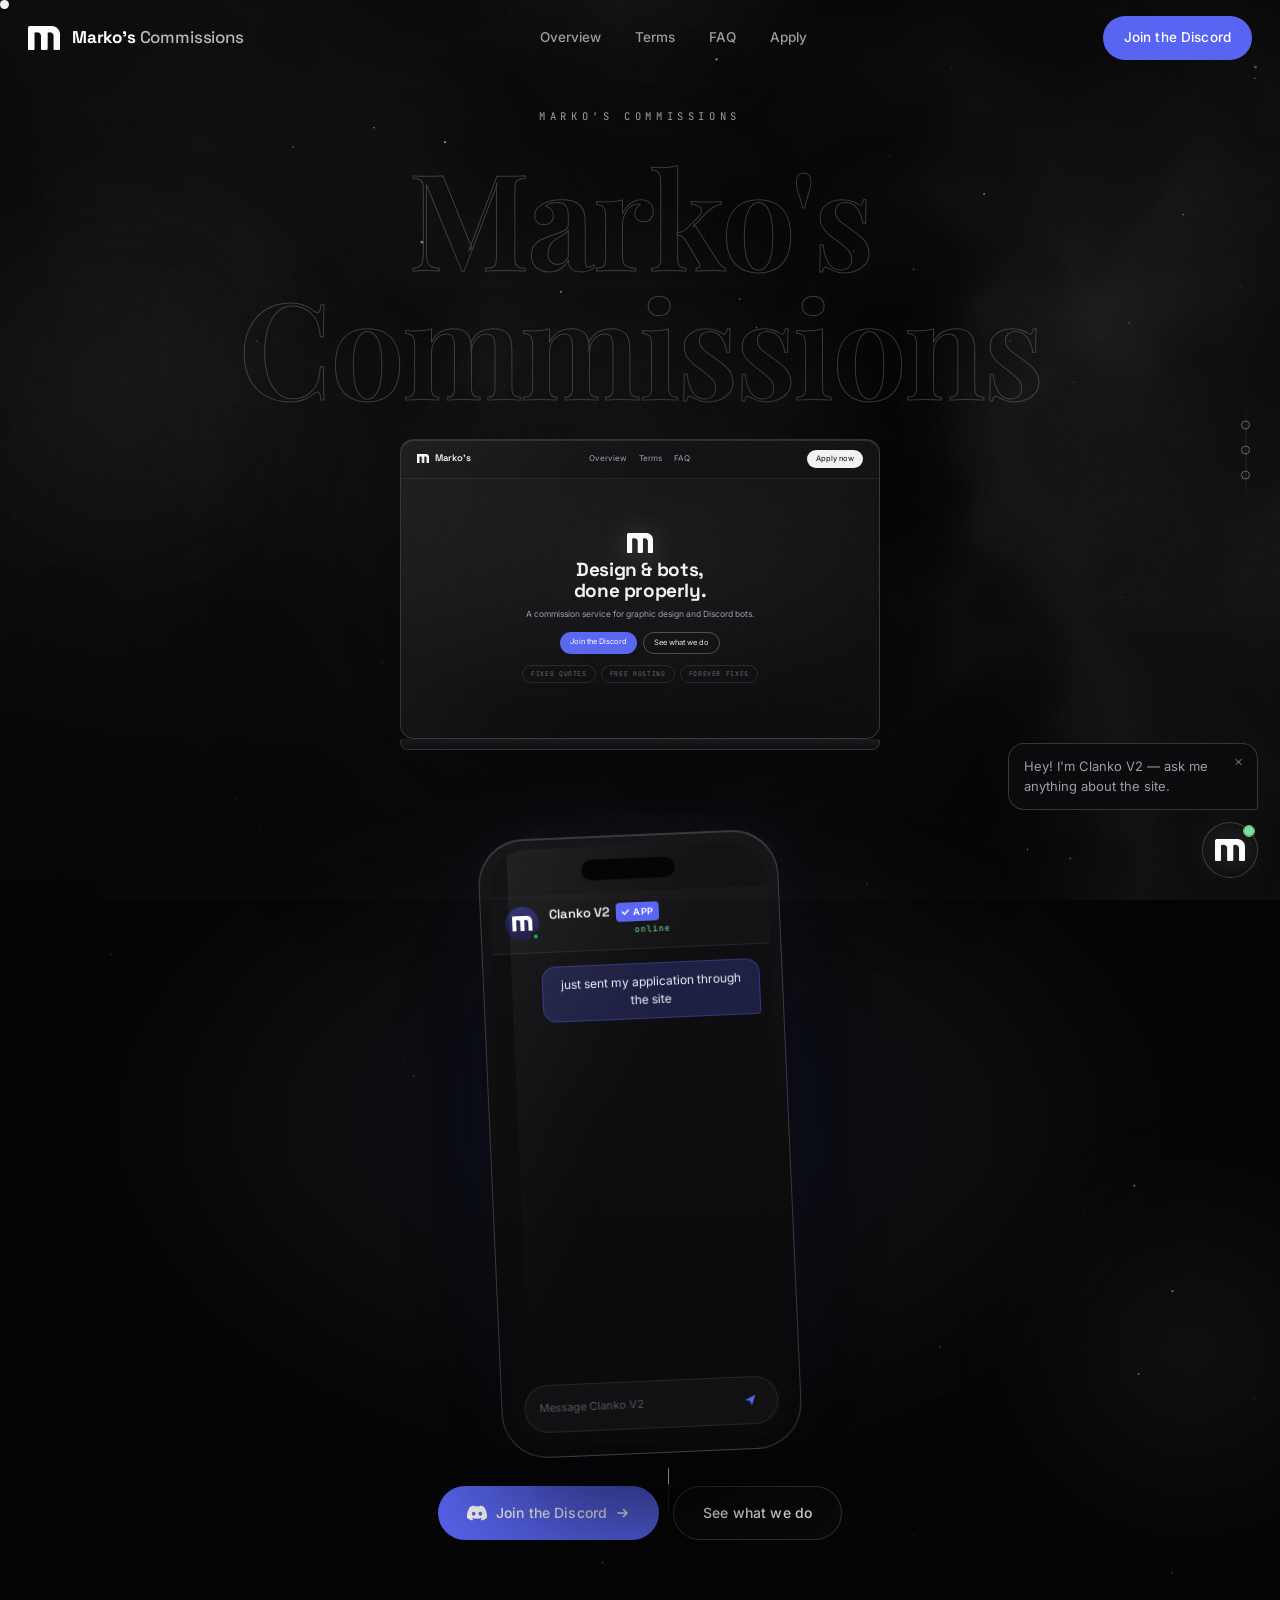
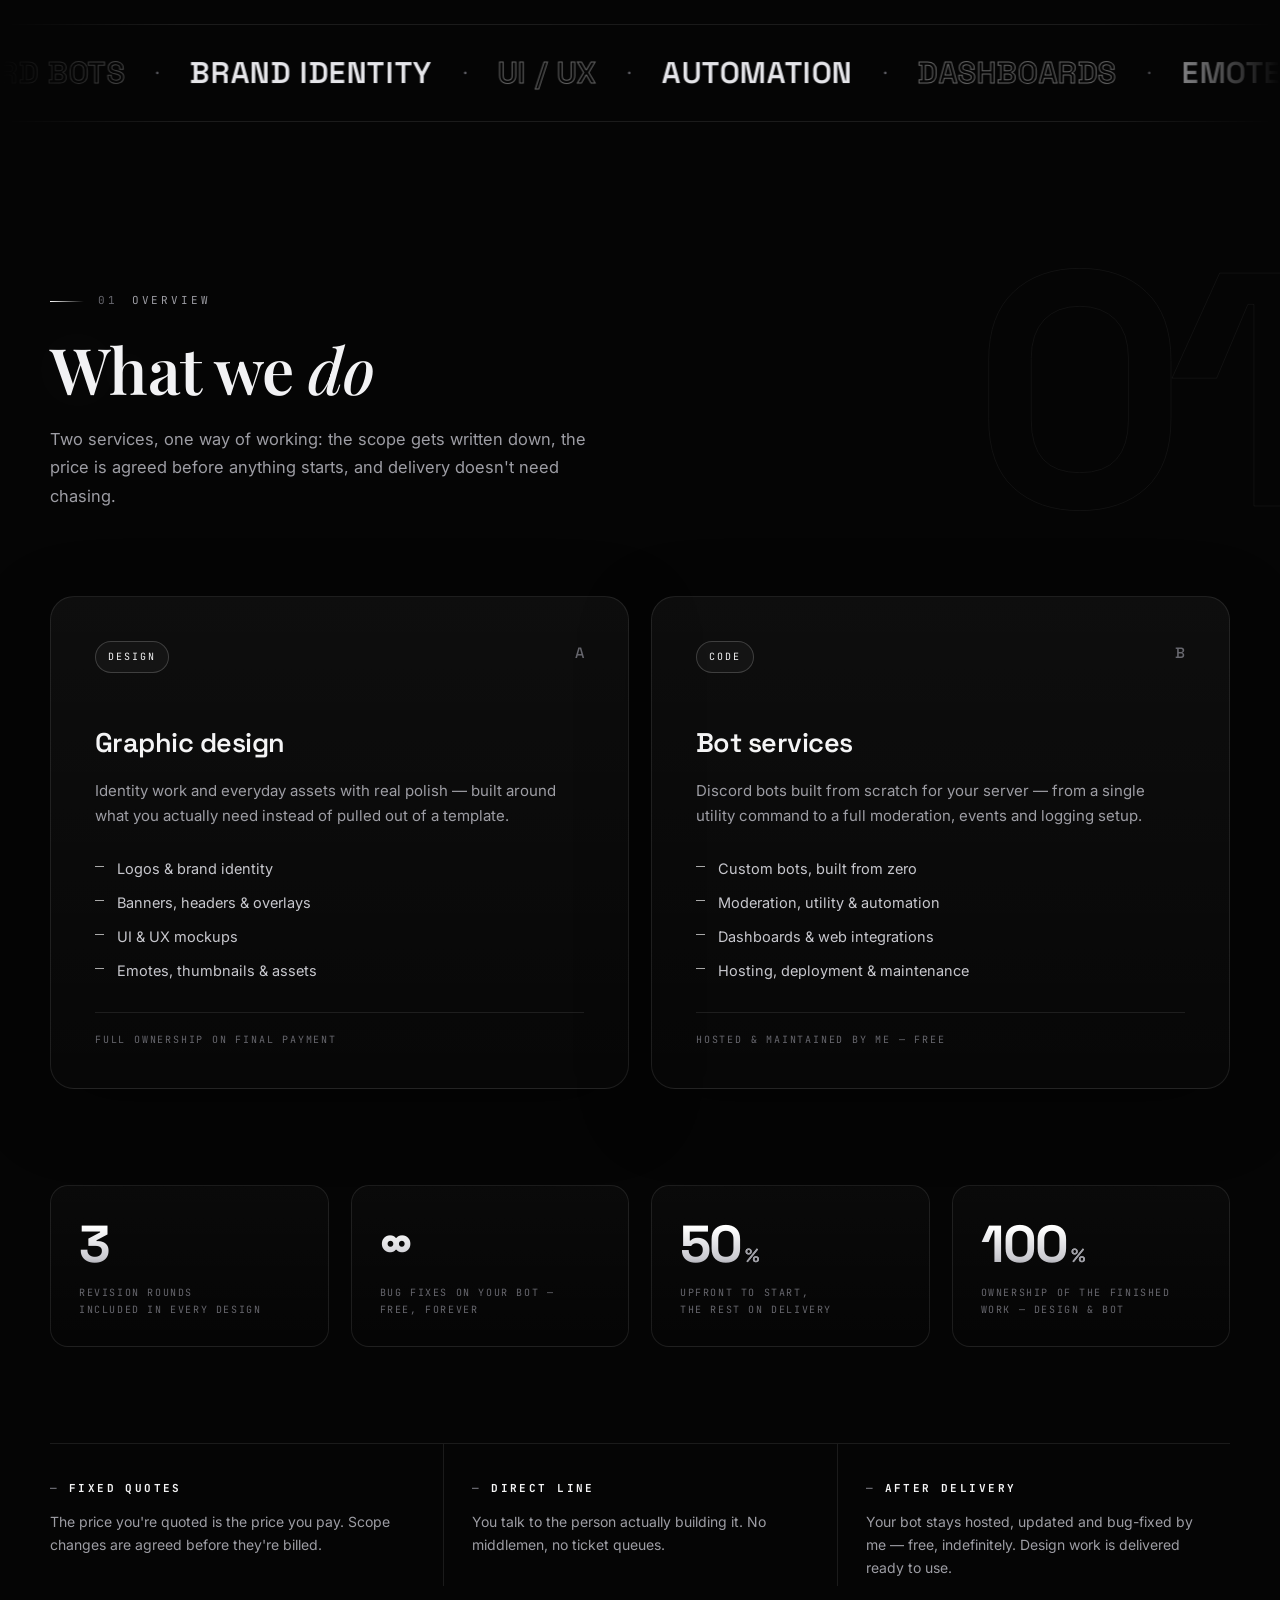
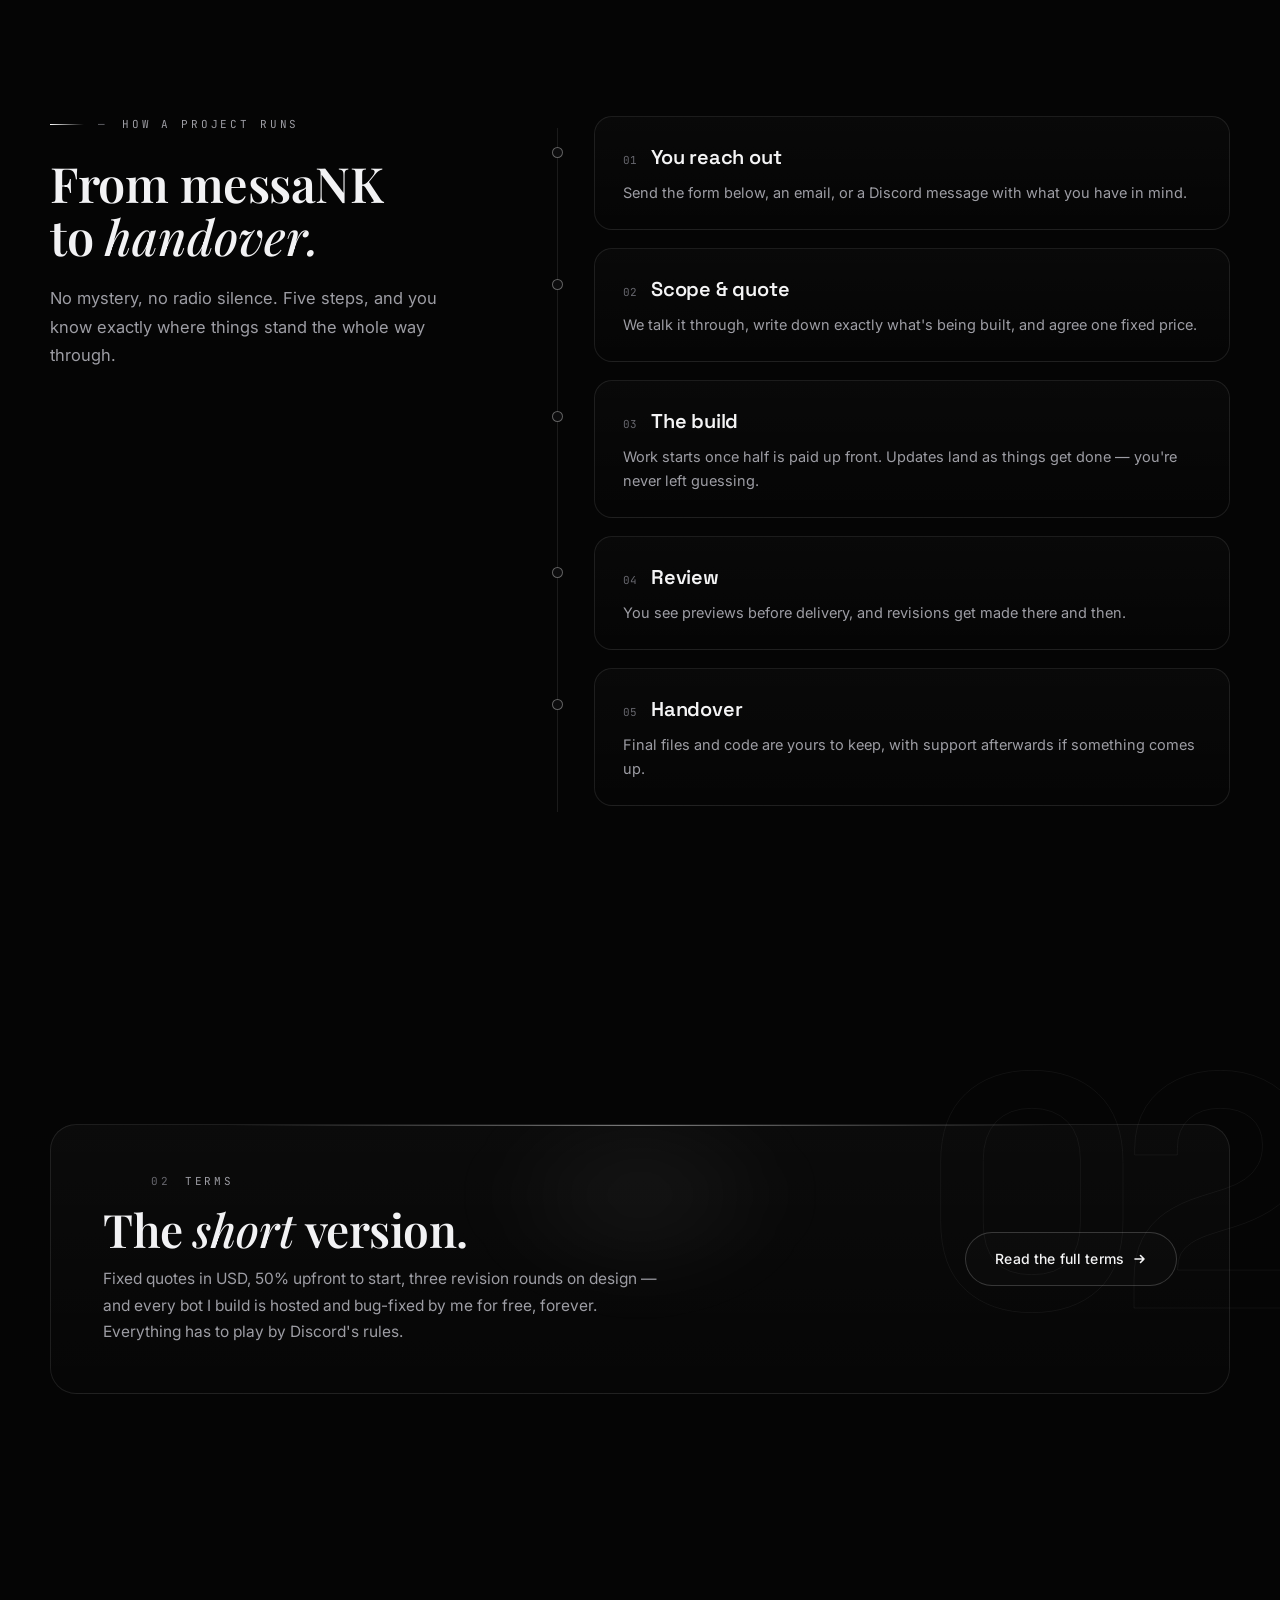
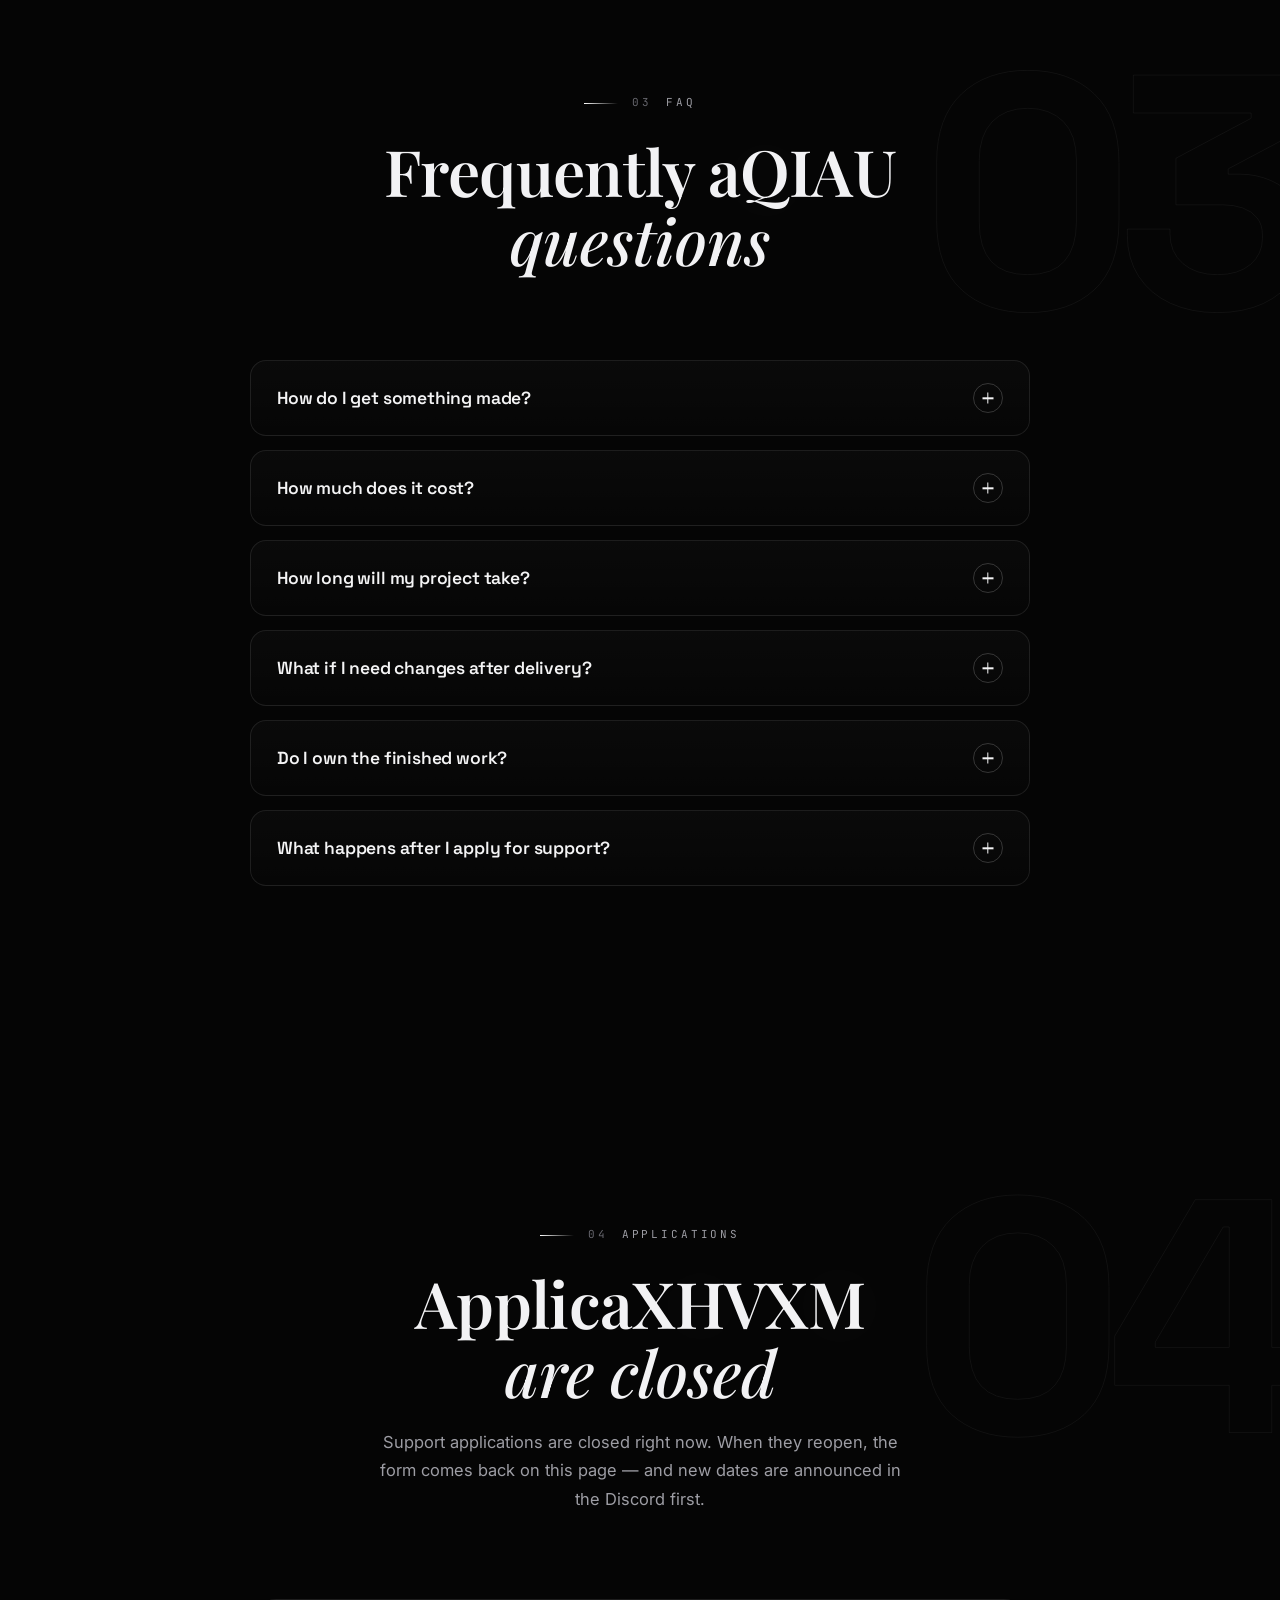
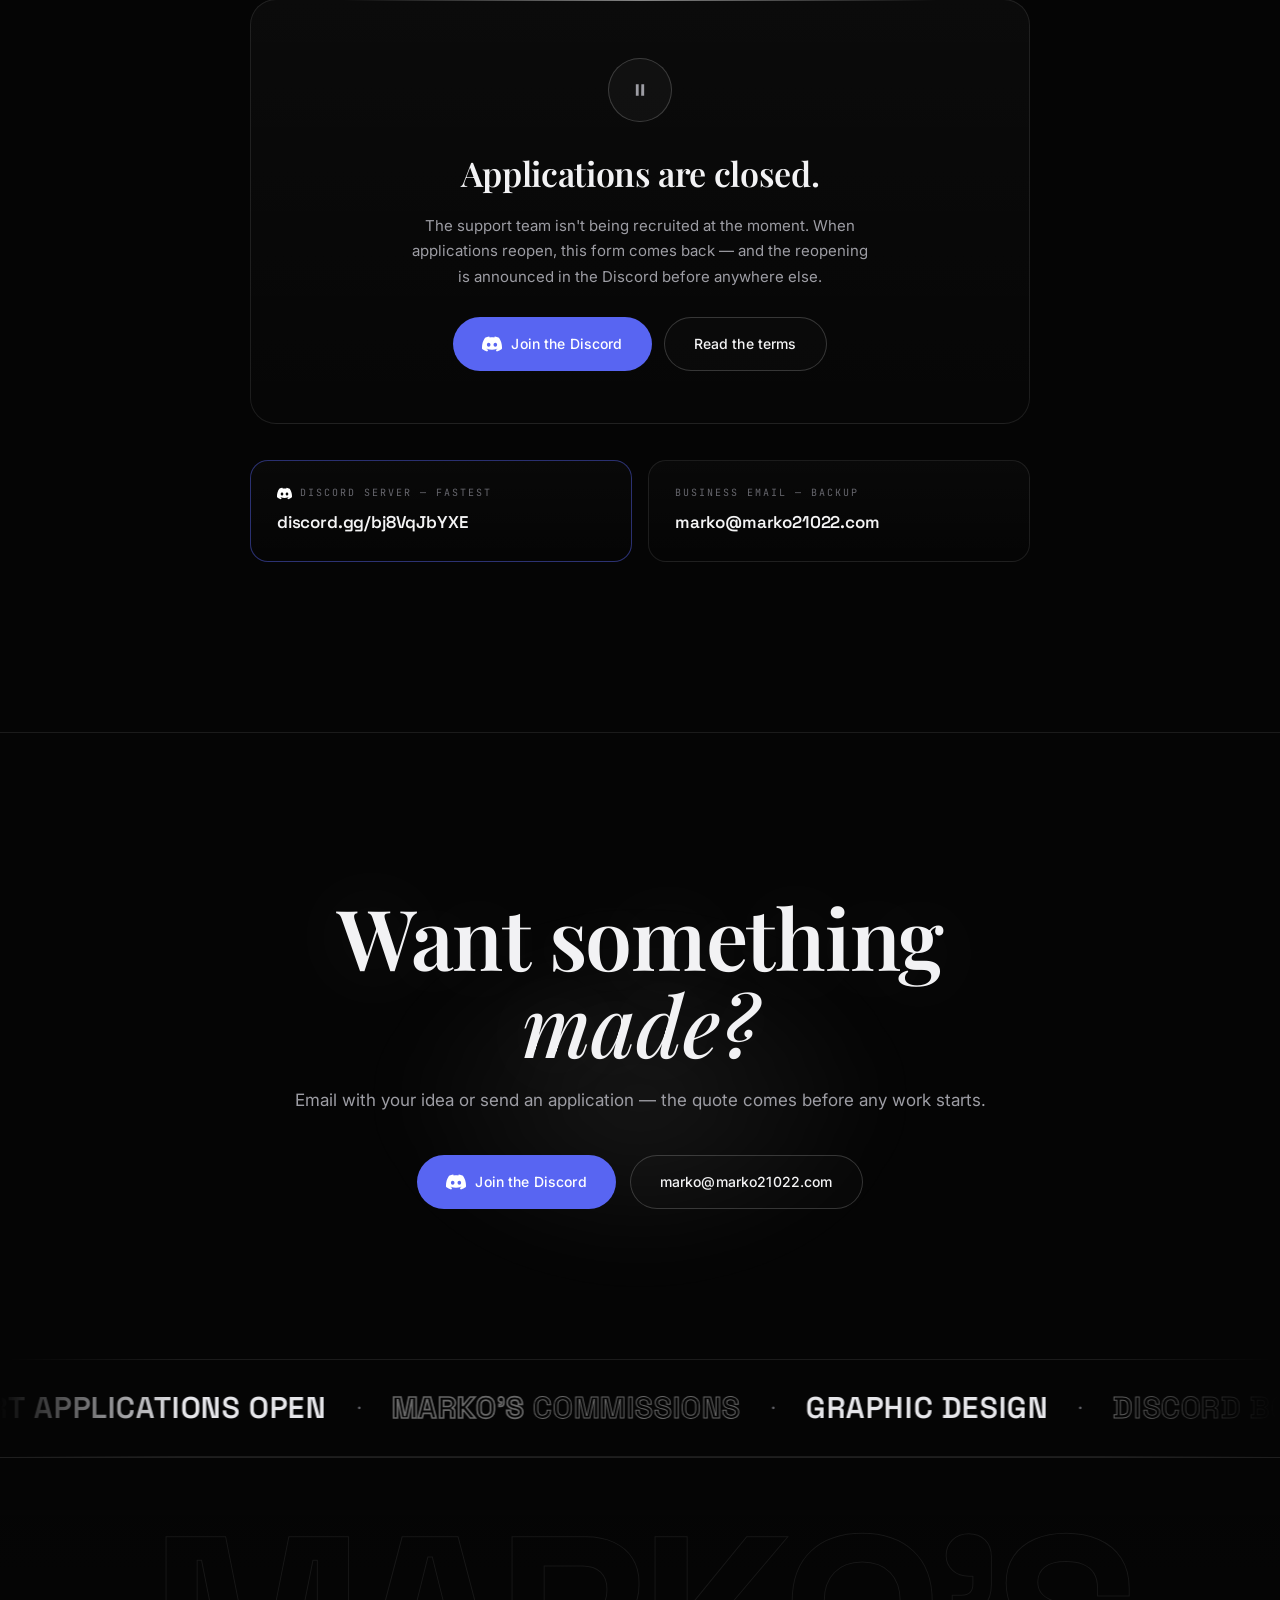
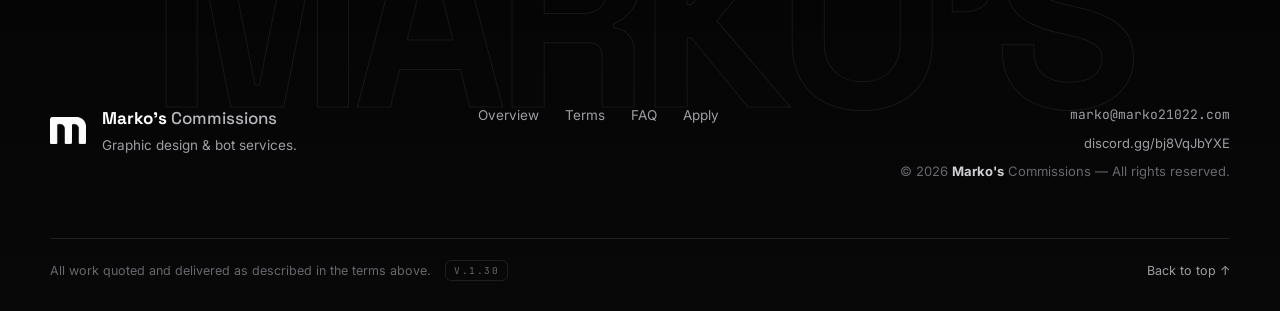
==== commit cf5a34e9: "V.1.30 — version stamps" ====
--- a/index.html
+++ b/index.html
@@ -6,7 +6,7 @@
   <title>Marko's Commissions — Graphic Design &amp; Bot Services</title>
   <meta name="description" content="Marko's Commissions is a commission service for graphic design and custom Discord bots. Fixed quotes, direct communication, and work delivered finished.">
   <meta name="theme-color" content="#050505">
-  <meta name="version" content="V.1.29">
+  <meta name="version" content="V.1.30">
   <link rel="icon" type="image/svg+xml" href="favicon.svg">
   <link rel="apple-touch-icon" href="assets/logo.png">
 
@@ -70,7 +70,7 @@
       <a class="btn btn-discord" href="https://discord.gg/bj8VqJbYXE" target="_blank" rel="noopener noreferrer"><img class="btn-ico" src="assets/logos/discord.svg" alt="" width="18" height="18">Join the Discord</a>
       <button class="btn btn-ghost" type="button" data-mail-open>marko@marko21022.com</button>
     </div>
-    <p class="menu-foot"><span class="ver">V.1.29</span> &middot; Clanko V2 chat lives bottom-right</p>
+    <p class="menu-foot"><span class="ver">V.1.30</span> &middot; Clanko V2 chat lives bottom-right</p>
   </div>
 
   <div class="dots" id="dots" aria-hidden="true">
@@ -513,7 +513,7 @@
       </div>
     </div>
     <div class="container footer-line">
-      <p>All work quoted and delivered as described in the terms above. <a class="ver" href="https://github.com/haroldissuperior-dev/marko-commissions" target="_blank" rel="noopener noreferrer" title="View the source repository">V.1.29</a></p>
+      <p>All work quoted and delivered as described in the terms above. <a class="ver" href="https://github.com/haroldissuperior-dev/marko-commissions" target="_blank" rel="noopener noreferrer" title="View the source repository">V.1.30</a></p>
       <a href="#top" class="to-top">Back to top ↑</a>
     </div>
   </footer>
